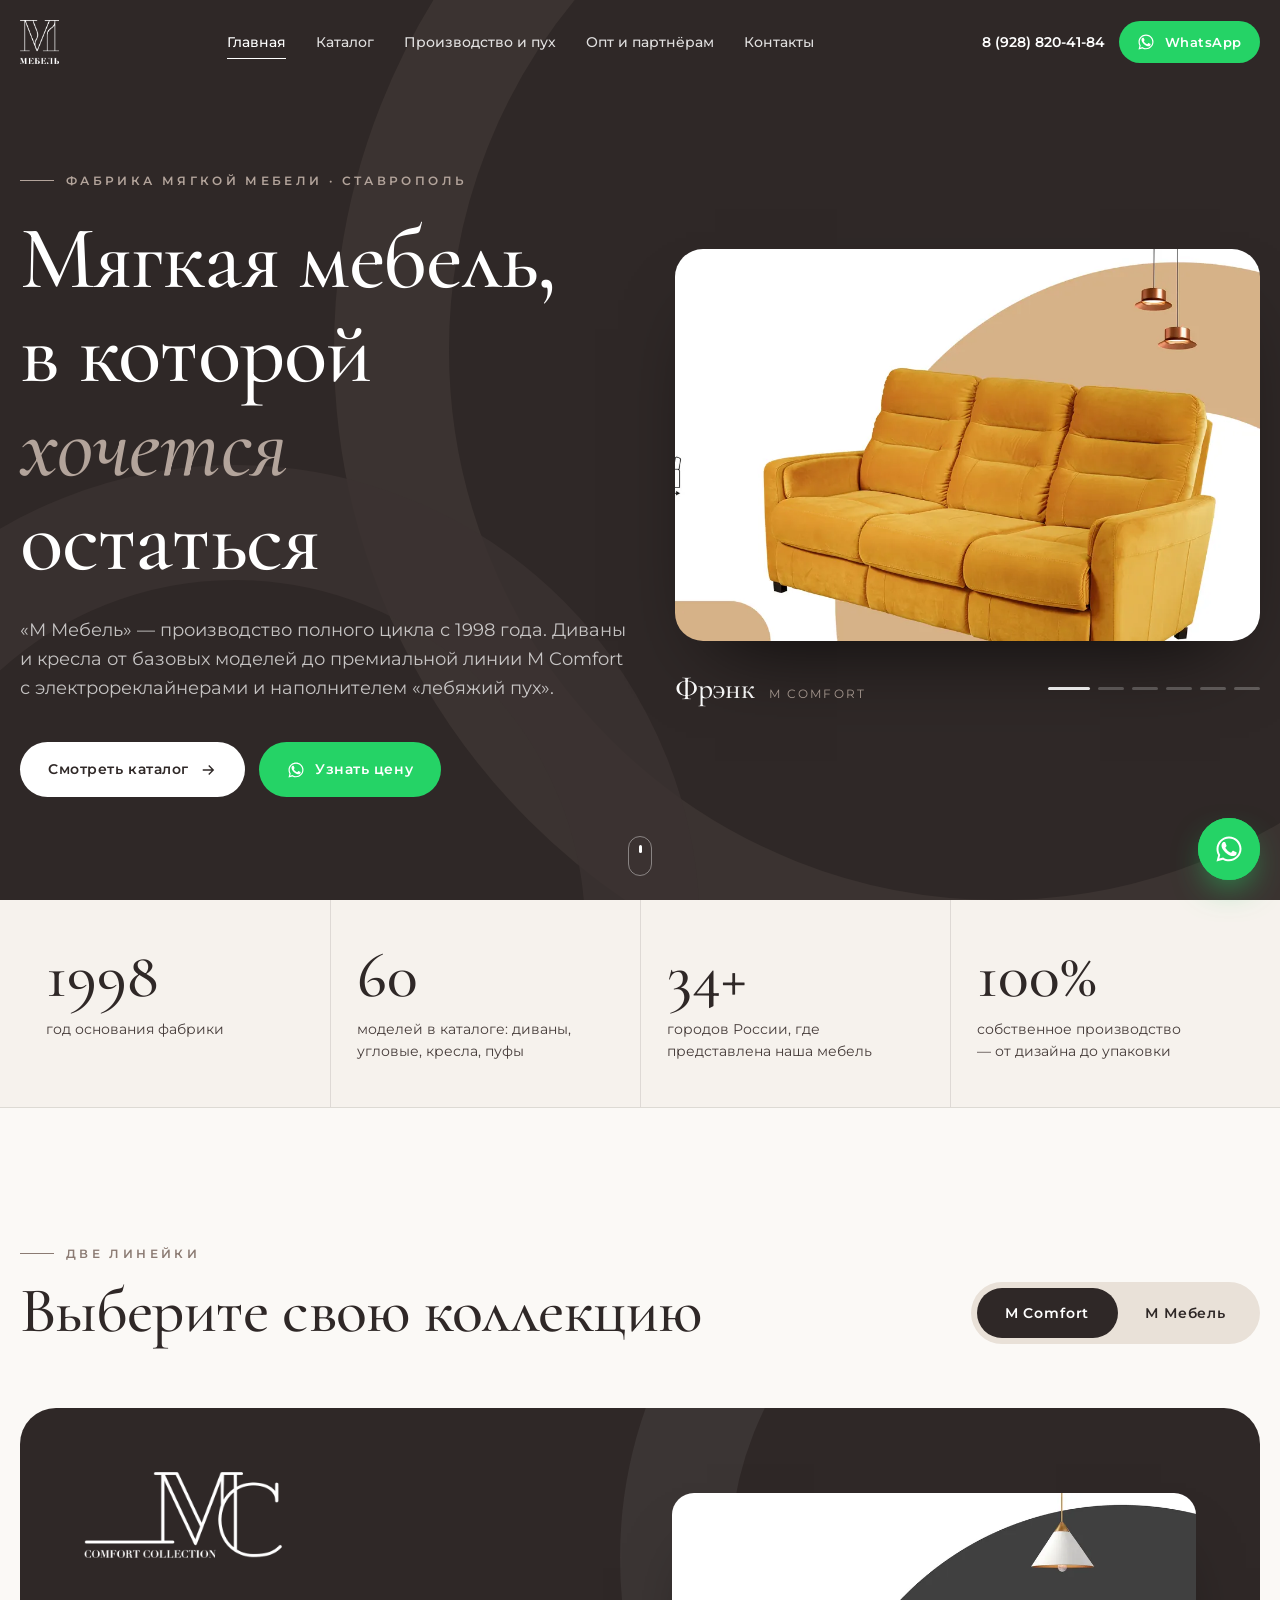
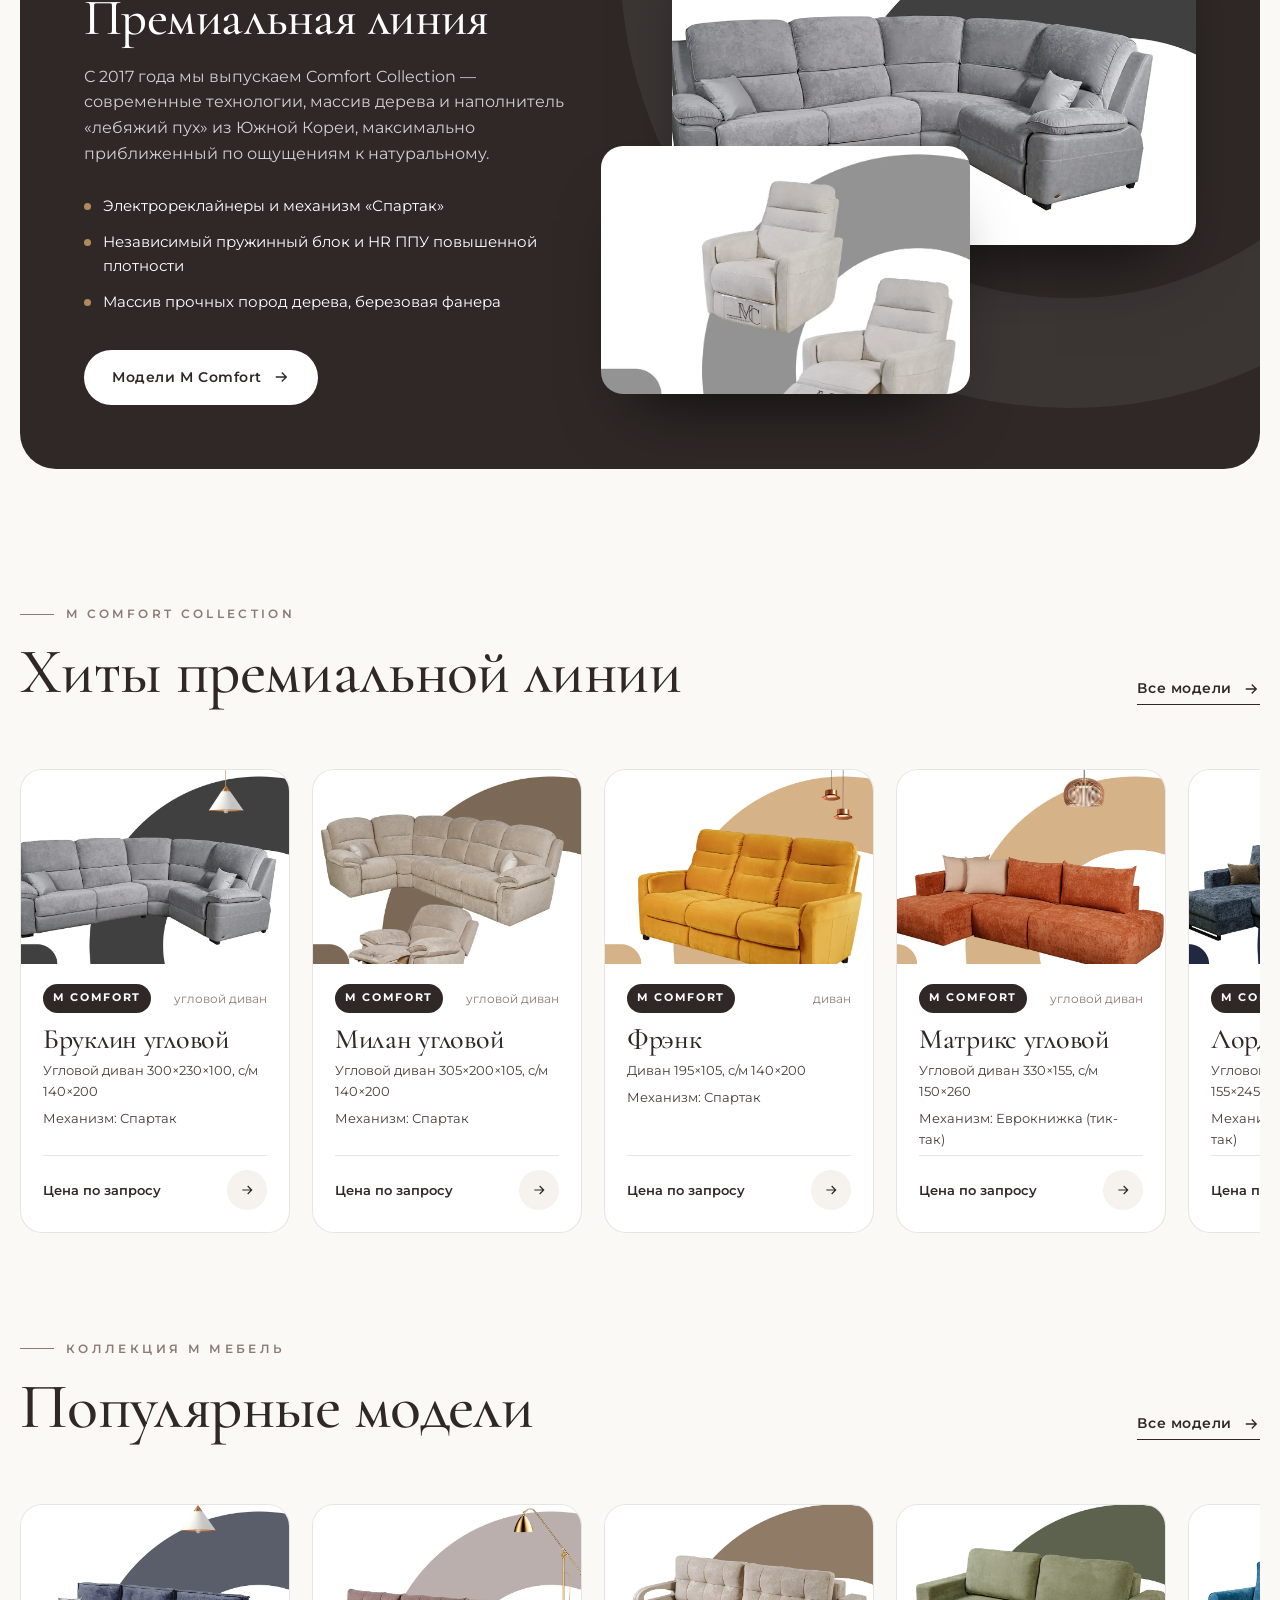
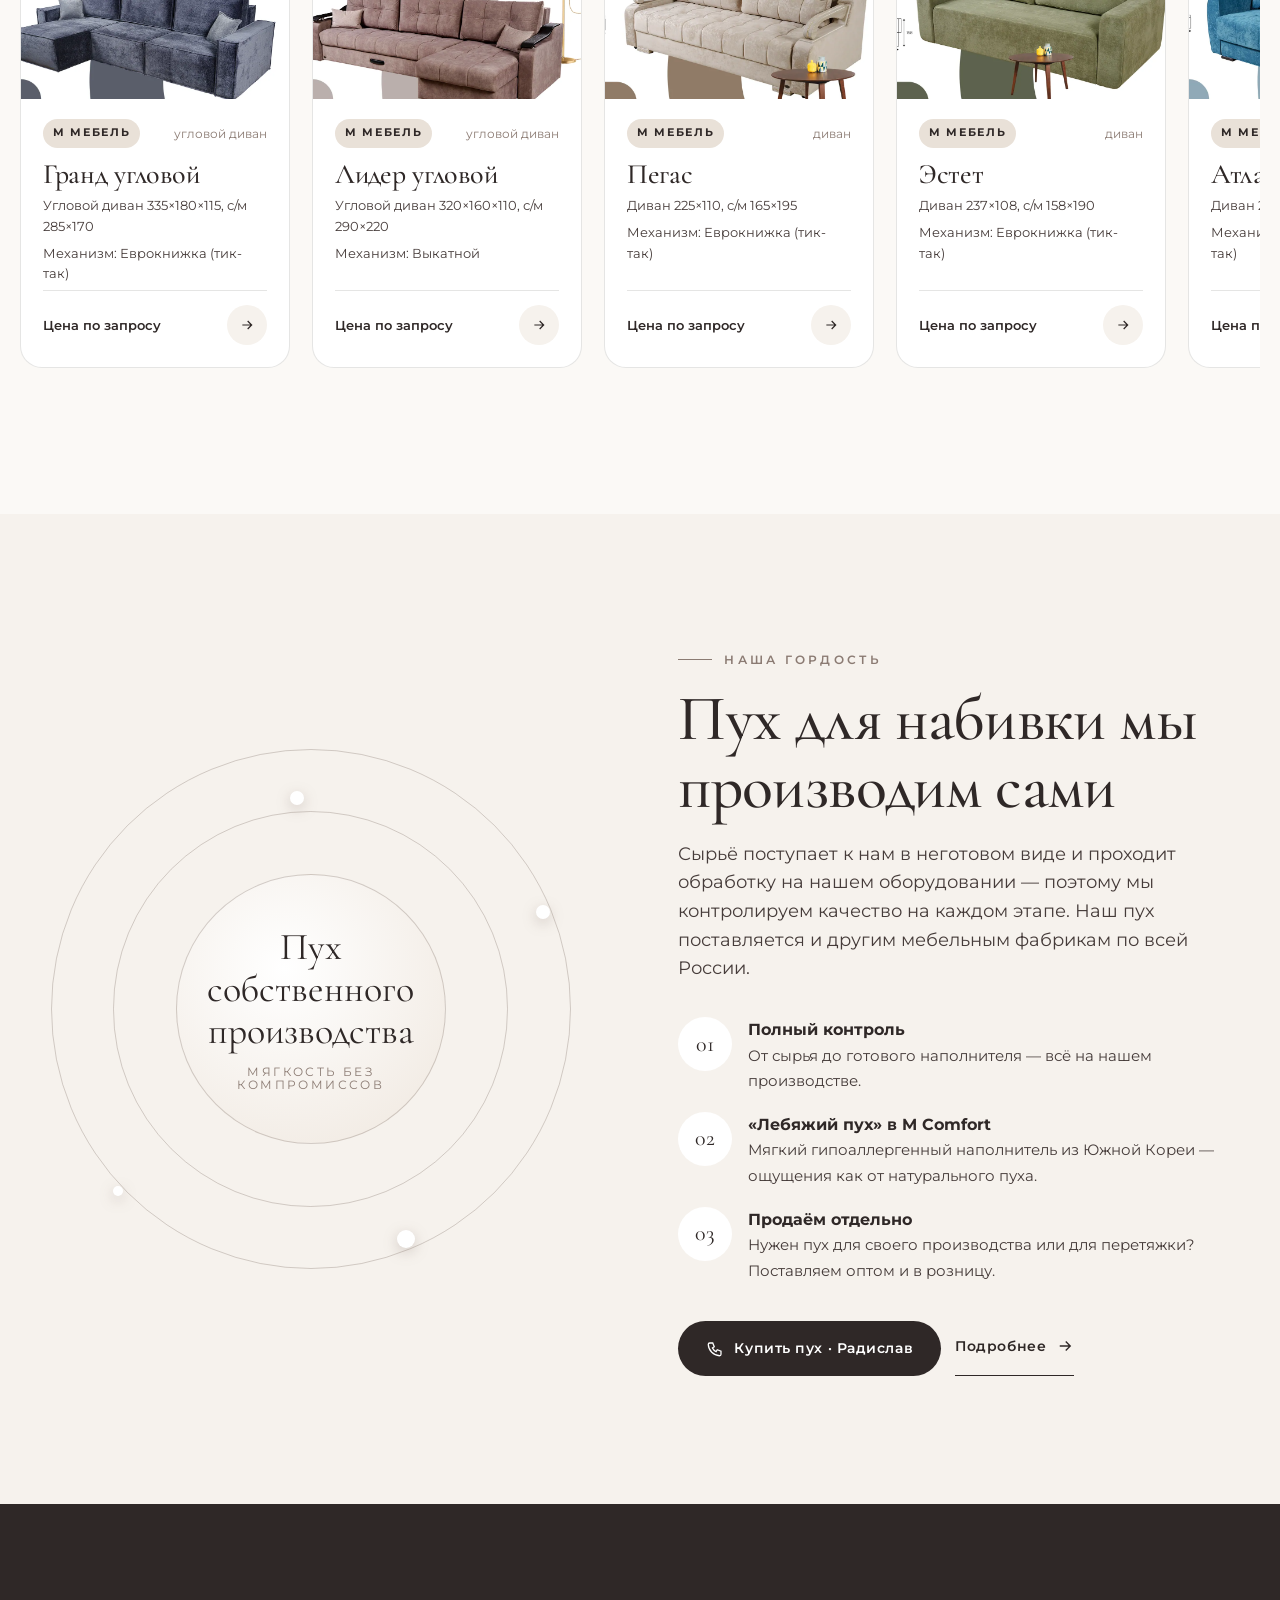
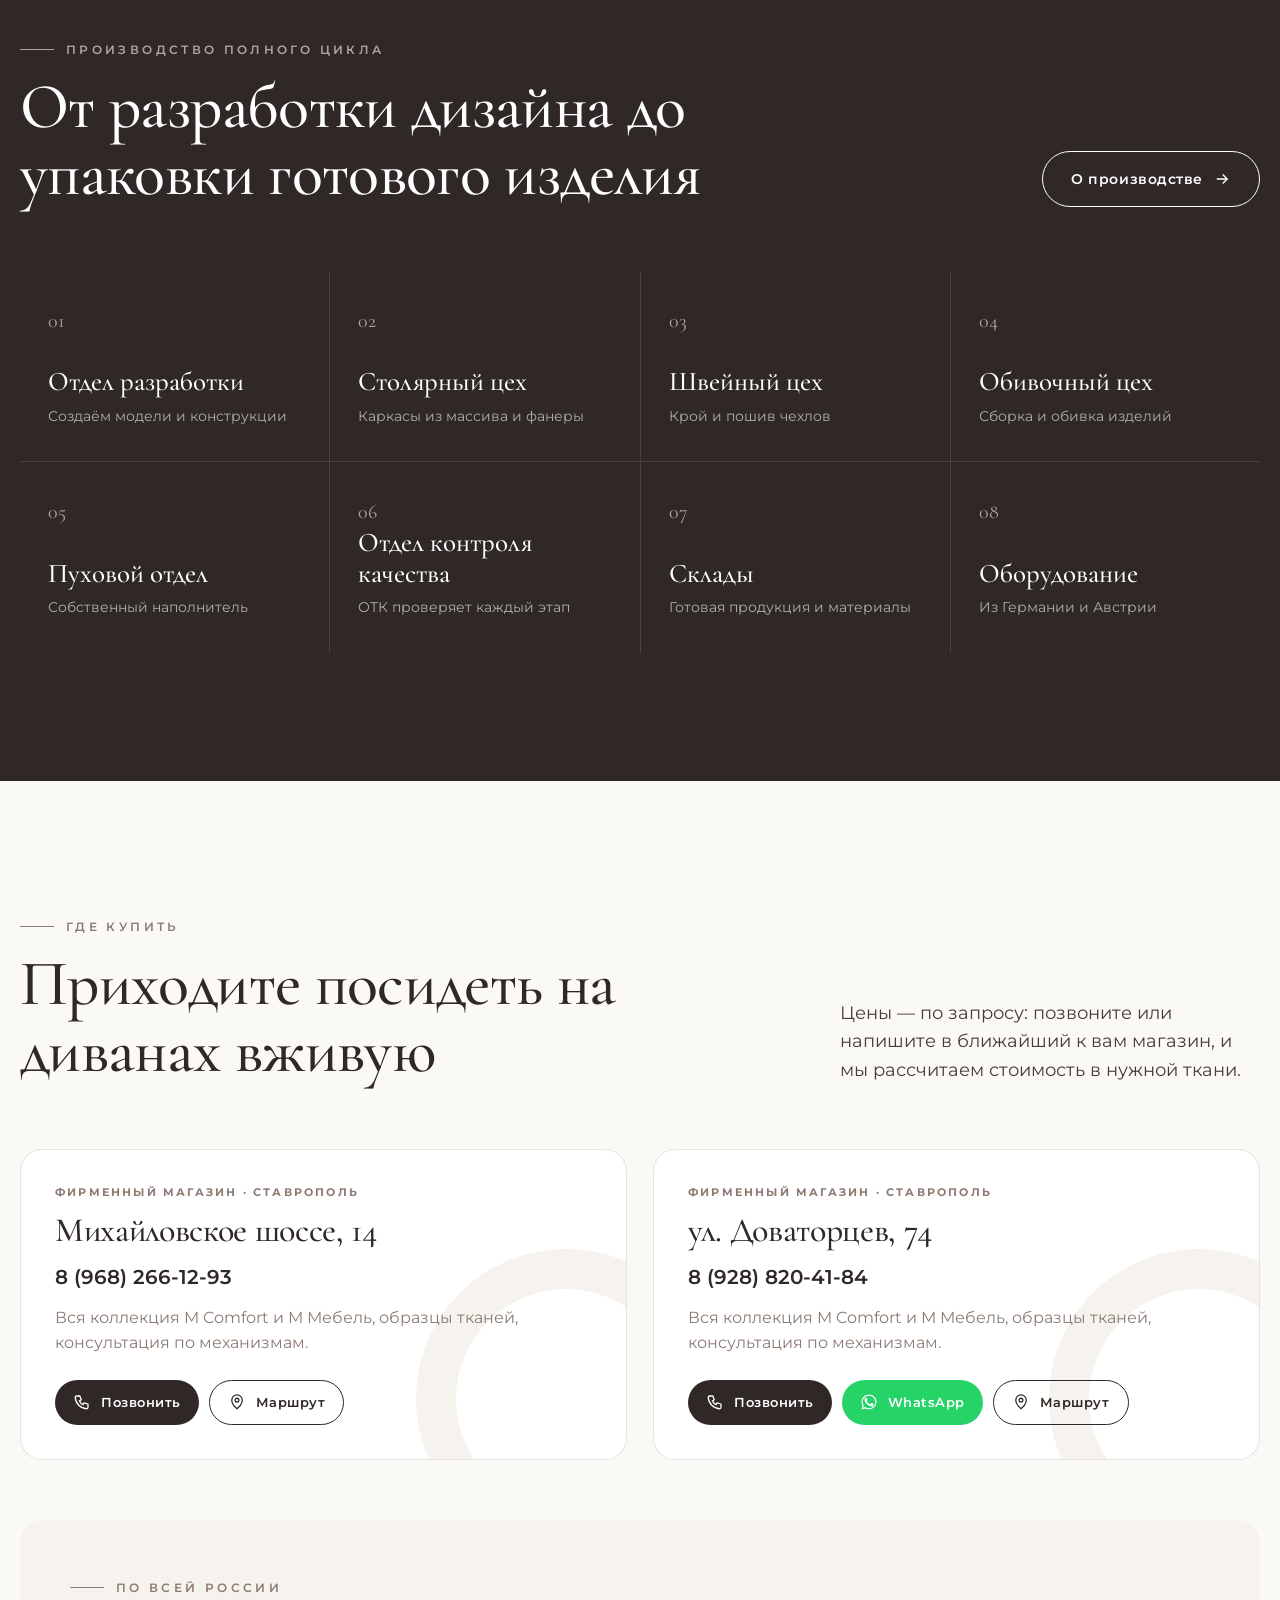
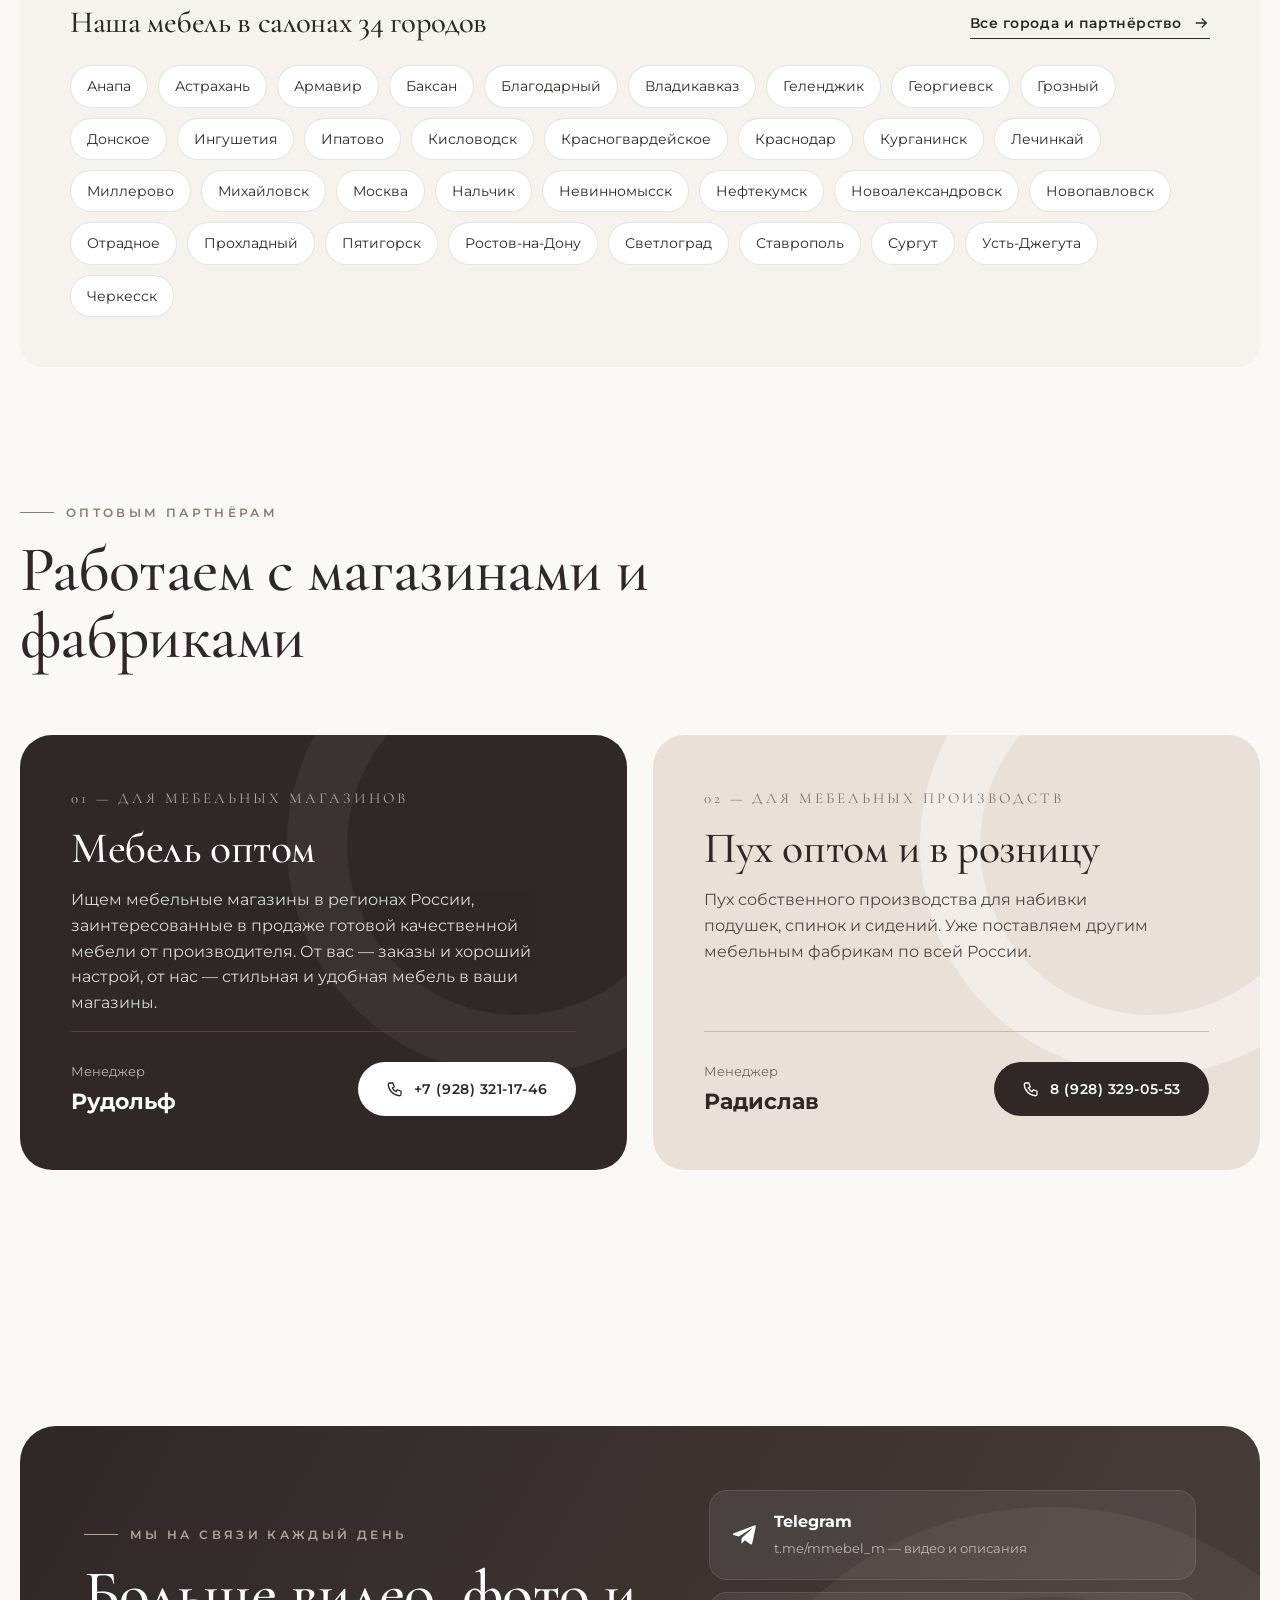
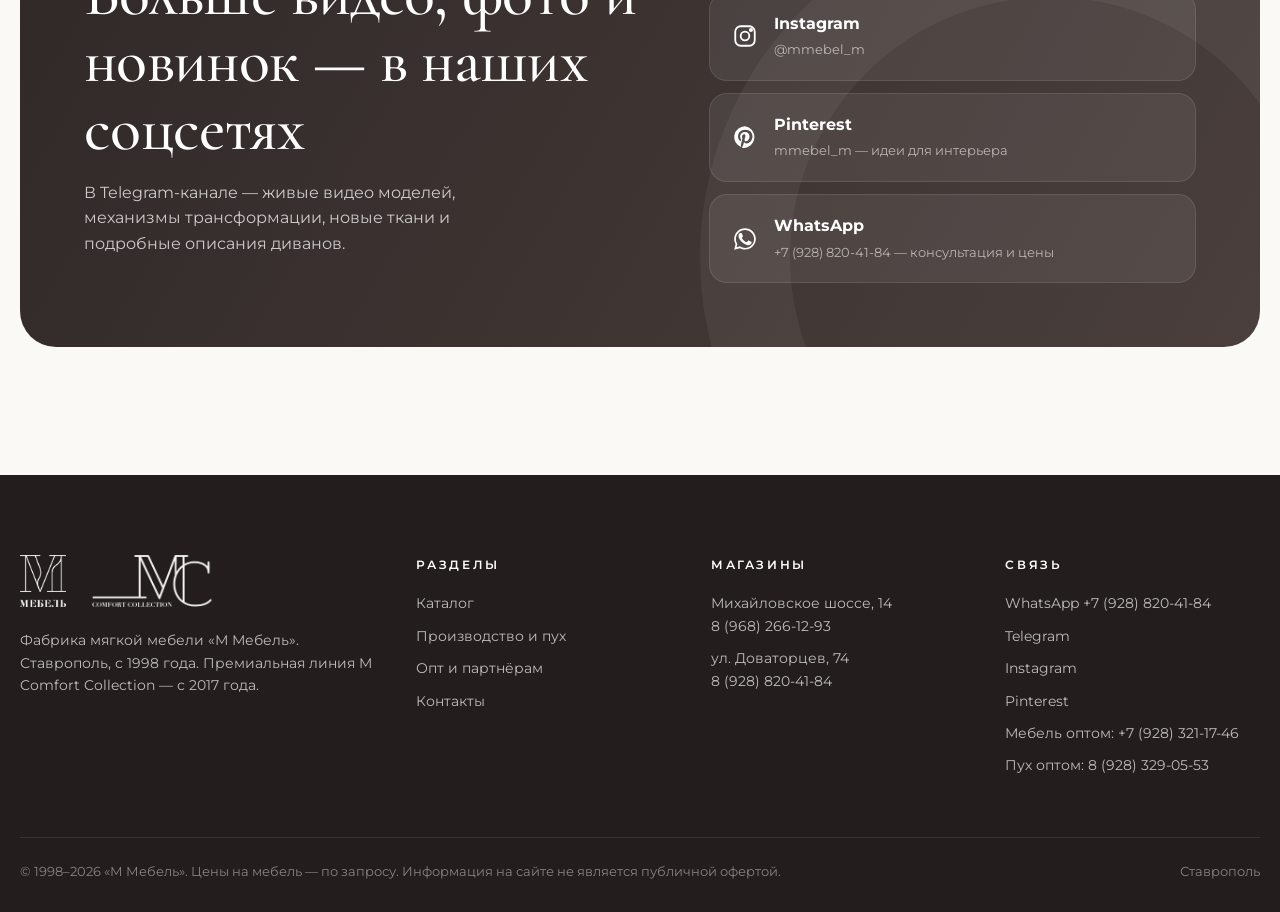
==== docs/index.html @ f1864424 "Сайт М Мебель: главная, каталог, производство, опт, контакты Co-Authored-By: Claude Opus 5.5 <norepl" ====
<!doctype html>
<html lang="ru">
<head>
<meta charset="utf-8">
<meta name="viewport" content="width=device-width, initial-scale=1">
<title>М Мебель — фабрика мягкой мебели в Ставрополе | диваны M Comfort</title>
<meta name="description" content="Фабрика мягкой мебели «М Мебель» в Ставрополе с 1998 года. Диваны, угловые диваны, кресла с электрореклайнерами. Премиальная линия M Comfort. Мебель и пух оптом.">
<meta property="og:title" content="М Мебель — фабрика мягкой мебели в Ставрополе | диваны M Comfort">
<meta property="og:description" content="Фабрика мягкой мебели «М Мебель» в Ставрополе с 1998 года. Диваны, угловые диваны, кресла с электрореклайнерами. Премиальная линия M Comfort. Мебель и пух оптом.">
<meta property="og:image" content="img/og.jpg">
<meta property="og:type" content="website">
<meta name="theme-color" content="#2f2827">
<link rel="icon" href="img/brand/favicon.png">
<link rel="preconnect" href="https://fonts.googleapis.com">
<link rel="preconnect" href="https://fonts.gstatic.com" crossorigin>
<link href="https://fonts.googleapis.com/css2?family=Cormorant+Garamond:ital,wght@0,400;0,500;0,600;1,500&family=Montserrat:wght@400;500;600;700&display=swap" rel="stylesheet">
<link rel="stylesheet" href="css/style.css?v=3">
</head>
<body data-page="index.html">
<header class="header is-dark">
  <div class="container header-inner">
    <a class="logo" href="index.html" aria-label="М Мебель — на главную">
      <img class="l-dark" src="img/brand/mm-dark.png" alt="М Мебель" width="241" height="273">
      <img class="l-light" src="img/brand/mm-light.png" alt="М Мебель" width="241" height="273">
    </a>
    <nav class="nav"><a href="index.html" class=active>Главная</a><a href="catalog.html">Каталог</a><a href="production.html">Производство и пух</a><a href="partners.html">Опт и партнёрам</a><a href="contacts.html">Контакты</a></nav>
    <div class="header-cta">
      <a class="header-phone" href="tel:+79288204184">8 (928) 820-41-84</a>
      <a class="btn btn-wa btn-sm" href="https://wa.me/79288204184?text=%D0%97%D0%B4%D1%80%D0%B0%D0%B2%D1%81%D1%82%D0%B2%D1%83%D0%B9%D1%82%D0%B5%21%20%D0%A5%D0%BE%D1%87%D1%83%20%D1%83%D0%B7%D0%BD%D0%B0%D1%82%D1%8C%20%D0%BE%20%D0%BC%D0%B5%D0%B1%D0%B5%D0%BB%D0%B8%20%D0%9C%20%D0%9C%D0%B5%D0%B1%D0%B5%D0%BB%D1%8C." target="_blank" rel="noopener"><svg viewBox="0 0 24 24" fill="currentColor"><path d="M17.5 14.4c-.3-.1-1.8-.9-2-1-.3-.1-.5-.1-.7.1-.2.3-.8 1-.9 1.2-.2.2-.3.2-.6.1-.3-.1-1.3-.5-2.4-1.5-.9-.8-1.5-1.8-1.7-2.1-.2-.3 0-.5.1-.6l.4-.5c.2-.2.2-.3.3-.5.1-.2 0-.4 0-.5l-.9-2.2c-.2-.6-.5-.5-.7-.5h-.6c-.2 0-.5.1-.8.4-.3.3-1 1-1 2.5s1.1 2.9 1.2 3.1c.1.2 2.1 3.2 5.1 4.5.7.3 1.3.5 1.7.6.7.2 1.4.2 1.9.1.6-.1 1.8-.7 2-1.4.2-.7.2-1.3.2-1.4-.1-.2-.3-.3-.6-.4zM12 2C6.5 2 2 6.5 2 12c0 1.8.5 3.5 1.3 4.9L2 22l5.2-1.4c1.4.8 3.1 1.2 4.8 1.2 5.5 0 10-4.5 10-10S17.5 2 12 2zm0 18.2c-1.6 0-3.1-.4-4.4-1.2l-.3-.2-3.1.8.8-3-.2-.3C4 15.1 3.6 13.6 3.6 12c0-4.6 3.8-8.4 8.4-8.4s8.4 3.8 8.4 8.4-3.8 8.2-8.4 8.2z"/></svg> WhatsApp</a>
      <button class="burger" aria-label="Меню" aria-expanded="false"><span></span><span></span></button>
    </div>
  </div>
</header>
<div class="mobile-menu">
  <a class="m-link" href="index.html">Главная</a><a class="m-link" href="catalog.html">Каталог</a><a class="m-link" href="production.html">Производство и пух</a><a class="m-link" href="partners.html">Опт и партнёрам</a><a class="m-link" href="contacts.html">Контакты</a>
  <div class="m-foot">
    <a href="tel:+79288204184">8 (928) 820-41-84 — ул. Доваторцев, 74</a>
    <a href="tel:+79682661293">8 (968) 266-12-93 — Михайловское ш., 14</a>
    <a class="btn btn-wa" href="https://wa.me/79288204184" target="_blank" rel="noopener"><svg viewBox="0 0 24 24" fill="currentColor"><path d="M17.5 14.4c-.3-.1-1.8-.9-2-1-.3-.1-.5-.1-.7.1-.2.3-.8 1-.9 1.2-.2.2-.3.2-.6.1-.3-.1-1.3-.5-2.4-1.5-.9-.8-1.5-1.8-1.7-2.1-.2-.3 0-.5.1-.6l.4-.5c.2-.2.2-.3.3-.5.1-.2 0-.4 0-.5l-.9-2.2c-.2-.6-.5-.5-.7-.5h-.6c-.2 0-.5.1-.8.4-.3.3-1 1-1 2.5s1.1 2.9 1.2 3.1c.1.2 2.1 3.2 5.1 4.5.7.3 1.3.5 1.7.6.7.2 1.4.2 1.9.1.6-.1 1.8-.7 2-1.4.2-.7.2-1.3.2-1.4-.1-.2-.3-.3-.6-.4zM12 2C6.5 2 2 6.5 2 12c0 1.8.5 3.5 1.3 4.9L2 22l5.2-1.4c1.4.8 3.1 1.2 4.8 1.2 5.5 0 10-4.5 10-10S17.5 2 12 2zm0 18.2c-1.6 0-3.1-.4-4.4-1.2l-.3-.2-3.1.8.8-3-.2-.3C4 15.1 3.6 13.6 3.6 12c0-4.6 3.8-8.4 8.4-8.4s8.4 3.8 8.4 8.4-3.8 8.2-8.4 8.2z"/></svg> Написать в WhatsApp</a>
  </div>
</div><main>
<section class="hero on-dark">
  <div class="container hero-grid">
    <div>
      <span class="eyebrow rv">Фабрика мягкой мебели · Ставрополь</span>
      <h1 class="rv rv-d1" style="margin-top:22px">Мягкая мебель,<br>в которой <em>хочется</em><br>остаться</h1>
      <p class="lead rv rv-d2">«М Мебель» — производство полного цикла с 1998 года. Диваны и кресла от базовых моделей до премиальной линии M Comfort с электрореклайнерами и наполнителем «лебяжий пух».</p>
      <div class="hero-actions rv rv-d3">
        <a class="btn btn-light" href="catalog.html">Смотреть каталог <svg viewBox="0 0 24 24" fill="none" stroke="currentColor" stroke-width="1.8"><path d="M5 12h14M13 6l6 6-6 6"/></svg></a>
        <a class="btn btn-wa" href="https://wa.me/79288204184?text=%D0%97%D0%B4%D1%80%D0%B0%D0%B2%D1%81%D1%82%D0%B2%D1%83%D0%B9%D1%82%D0%B5%21%20%D0%A5%D0%BE%D1%87%D1%83%20%D1%83%D0%B7%D0%BD%D0%B0%D1%82%D1%8C%20%D1%86%D0%B5%D0%BD%D1%83%20%D0%BD%D0%B0%20%D0%B4%D0%B8%D0%B2%D0%B0%D0%BD." target="_blank" rel="noopener"><svg viewBox="0 0 24 24" fill="currentColor"><path d="M17.5 14.4c-.3-.1-1.8-.9-2-1-.3-.1-.5-.1-.7.1-.2.3-.8 1-.9 1.2-.2.2-.3.2-.6.1-.3-.1-1.3-.5-2.4-1.5-.9-.8-1.5-1.8-1.7-2.1-.2-.3 0-.5.1-.6l.4-.5c.2-.2.2-.3.3-.5.1-.2 0-.4 0-.5l-.9-2.2c-.2-.6-.5-.5-.7-.5h-.6c-.2 0-.5.1-.8.4-.3.3-1 1-1 2.5s1.1 2.9 1.2 3.1c.1.2 2.1 3.2 5.1 4.5.7.3 1.3.5 1.7.6.7.2 1.4.2 1.9.1.6-.1 1.8-.7 2-1.4.2-.7.2-1.3.2-1.4-.1-.2-.3-.3-.6-.4zM12 2C6.5 2 2 6.5 2 12c0 1.8.5 3.5 1.3 4.9L2 22l5.2-1.4c1.4.8 3.1 1.2 4.8 1.2 5.5 0 10-4.5 10-10S17.5 2 12 2zm0 18.2c-1.6 0-3.1-.4-4.4-1.2l-.3-.2-3.1.8.8-3-.2-.3C4 15.1 3.6 13.6 3.6 12c0-4.6 3.8-8.4 8.4-8.4s8.4 3.8 8.4 8.4-3.8 8.2-8.4 8.2z"/></svg> Узнать цену</a>
      </div>
    </div>
    <div class="rv rv-d2">
      <div class="hero-stage"><div class="hero-slide active" data-name="Фрэнк" data-coll="M Comfort"><img src="img/products/05.webp" alt="Фрэнк"  width="1000" height="676"></div><div class="hero-slide" data-name="Бруклин угловой" data-coll="M Comfort"><img src="img/products/01.webp" alt="Бруклин угловой" loading=lazy width="1000" height="676"></div><div class="hero-slide" data-name="Оскар" data-coll="M Comfort"><img src="img/products/19.webp" alt="Оскар" loading=lazy width="1000" height="676"></div><div class="hero-slide" data-name="Матрикс угловой" data-coll="M Comfort"><img src="img/products/07.webp" alt="Матрикс угловой" loading=lazy width="1000" height="676"></div><div class="hero-slide" data-name="Атлант" data-coll="М Мебель"><img src="img/products/47.webp" alt="Атлант" loading=lazy width="1000" height="676"></div><div class="hero-slide" data-name="Эстет" data-coll="М Мебель"><img src="img/products/42.webp" alt="Эстет" loading=lazy width="1000" height="676"></div></div>
      <div class="hero-caption"><div><b>Фрэнк</b><span>M Comfort</span></div><div class="hero-dots"></div></div>
    </div>
  </div>
  <div class="hero-scroll" aria-hidden="true"></div>
</section>

<section class="stats">
  <div class="container stats-grid">
    <div class="stat rv"><b>1998</b><span>год основания фабрики</span></div>
    <div class="stat rv rv-d1"><b>60</b><span>моделей в каталоге: диваны, угловые, кресла, пуфы</span></div>
    <div class="stat rv rv-d2"><b>34+</b><span>городов России, где представлена наша мебель</span></div>
    <div class="stat rv rv-d3"><b>100%</b><span>собственное производство — от дизайна до упаковки</span></div>
  </div>
</section>

<section class="collections section" id="collections">
  <div class="container">
    <div class="section-head">
      <div><span class="eyebrow">Две линейки</span><h2>Выберите свою коллекцию</h2></div>
      <div class="switch" data-switch="#coll-stage">
        <span class="pill"></span>
        <button class="active" data-key="mc">M Comfort</button>
        <button data-key="mm">М Мебель</button>
      </div>
    </div>
    <div class="coll-stage" id="coll-stage" data-active="mc">
      <span class="arc"></span>
      <div class="coll-panel active" data-key="mc">
        <div class="c-text">
          <img class="c-logo" src="img/brand/mc-light.png" alt="M Comfort Collection" width="516" height="222">
          <h3>Премиальная линия</h3>
          <p>С 2017 года мы выпускаем Comfort Collection — современные технологии, массив дерева и наполнитель «лебяжий пух» из Южной Кореи, максимально приближенный по ощущениям к натуральному.</p>
          <ul>
            <li>Электрореклайнеры и механизм «Спартак»</li>
            <li>Независимый пружинный блок и HR ППУ повышенной плотности</li>
            <li>Массив прочных пород дерева, березовая фанера</li>
          </ul>
          <a class="btn btn-light" href="catalog.html?c=mc">Модели M Comfort <svg viewBox="0 0 24 24" fill="none" stroke="currentColor" stroke-width="1.8"><path d="M5 12h14M13 6l6 6-6 6"/></svg></a>
        </div>
        <div class="c-visual"><img src="img/products/01.webp" alt="Бруклин угловой" loading="lazy"><img src="img/products/06.webp" alt="Кресло Фрэнк" loading="lazy"></div>
      </div>
      <div class="coll-panel" data-key="mm">
        <div class="c-text">
          <img class="c-logo" src="img/brand/mm-light.png" alt="М Мебель" width="241" height="273">
          <h3>Основная коллекция</h3>
          <p>Практичные и красивые диваны на каждый день: прямые и угловые модели, кресла-кровати и пуфы. Надёжные механизмы трансформации и вместительные бельевые ящики.</p>
          <ul>
            <li>Еврокнижка «тик-так», дельфин, выкатной, аккордеон, книжка</li>
            <li>Независимый пружинный блок или пружина «Змейка»</li>
            <li>Широкий выбор тканей и цветов</li>
          </ul>
          <a class="btn btn-light" href="catalog.html?c=mm">Модели М Мебель <svg viewBox="0 0 24 24" fill="none" stroke="currentColor" stroke-width="1.8"><path d="M5 12h14M13 6l6 6-6 6"/></svg></a>
        </div>
        <div class="c-visual"><img src="img/products/25.webp" alt="Лидер угловой" loading="lazy"><img src="img/products/47.webp" alt="Атлант" loading="lazy"></div>
      </div>
    </div>
  </div>
</section>

<section class="section" style="padding-top:0">
  <div class="container">
    <div class="section-head">
      <div><span class="eyebrow">M Comfort Collection</span><h2>Хиты премиальной линии</h2></div>
      <a class="link-arrow" href="catalog.html?c=mc">Все модели <svg viewBox="0 0 24 24" fill="none" stroke="currentColor" stroke-width="1.8"><path d="M5 12h14M13 6l6 6-6 6"/></svg></a>
    </div>
    <div class="rail rv"><a class="card" data-id="bruklin-uglovoy" data-coll="mc" data-type="corner" data-mech="Спартак" data-search="бруклин угловой угловой диван спартак m comfort" href="catalog.html#bruklin-uglovoy">
  <div class="card-img"><img src="img/products/01.webp" alt="Угловой диван «Бруклин угловой» — M Comfort" loading="lazy" width="1000" height="676"></div>
  <div class="card-body">
    <div class="card-top"><span class="badge mc">M Comfort</span><span class="card-type">угловой диван</span></div>
    <h3>Бруклин угловой</h3>
    <div class="meta">Угловой диван 300×230×100, с/м 140×200</div>
    <div class="meta muted">Механизм: Спартак</div>
    <div class="price"><b>Цена по запросу</b><span class="more"><svg viewBox="0 0 24 24" fill="none" stroke="currentColor" stroke-width="1.8"><path d="M5 12h14M13 6l6 6-6 6"/></svg></span></div>
  </div>
</a><a class="card" data-id="milan-uglovoy" data-coll="mc" data-type="corner" data-mech="Спартак" data-search="милан угловой угловой диван спартак m comfort" href="catalog.html#milan-uglovoy">
  <div class="card-img"><img src="img/products/03.webp" alt="Угловой диван «Милан угловой» — M Comfort" loading="lazy" width="1000" height="676"></div>
  <div class="card-body">
    <div class="card-top"><span class="badge mc">M Comfort</span><span class="card-type">угловой диван</span></div>
    <h3>Милан угловой</h3>
    <div class="meta">Угловой диван 305×200×105, с/м 140×200</div>
    <div class="meta muted">Механизм: Спартак</div>
    <div class="price"><b>Цена по запросу</b><span class="more"><svg viewBox="0 0 24 24" fill="none" stroke="currentColor" stroke-width="1.8"><path d="M5 12h14M13 6l6 6-6 6"/></svg></span></div>
  </div>
</a><a class="card" data-id="frenk" data-coll="mc" data-type="sofa" data-mech="Спартак" data-search="фрэнк диван спартак m comfort" href="catalog.html#frenk">
  <div class="card-img"><img src="img/products/05.webp" alt="Диван «Фрэнк» — M Comfort" loading="lazy" width="1000" height="676"></div>
  <div class="card-body">
    <div class="card-top"><span class="badge mc">M Comfort</span><span class="card-type">диван</span></div>
    <h3>Фрэнк</h3>
    <div class="meta">Диван 195×105, с/м 140×200</div>
    <div class="meta muted">Механизм: Спартак</div>
    <div class="price"><b>Цена по запросу</b><span class="more"><svg viewBox="0 0 24 24" fill="none" stroke="currentColor" stroke-width="1.8"><path d="M5 12h14M13 6l6 6-6 6"/></svg></span></div>
  </div>
</a><a class="card" data-id="matriks-uglovoy" data-coll="mc" data-type="corner" data-mech="Еврокнижка (тик-так)" data-search="матрикс угловой угловой диван еврокнижка (тик-так) m comfort" href="catalog.html#matriks-uglovoy">
  <div class="card-img"><img src="img/products/07.webp" alt="Угловой диван «Матрикс угловой» — M Comfort" loading="lazy" width="1000" height="676"></div>
  <div class="card-body">
    <div class="card-top"><span class="badge mc">M Comfort</span><span class="card-type">угловой диван</span></div>
    <h3>Матрикс угловой</h3>
    <div class="meta">Угловой диван 330×155, с/м 150×260</div>
    <div class="meta muted">Механизм: Еврокнижка (тик-так)</div>
    <div class="price"><b>Цена по запросу</b><span class="more"><svg viewBox="0 0 24 24" fill="none" stroke="currentColor" stroke-width="1.8"><path d="M5 12h14M13 6l6 6-6 6"/></svg></span></div>
  </div>
</a><a class="card" data-id="lord-uglovoy" data-coll="mc" data-type="corner" data-mech="Еврокнижка (тик-так)" data-search="лорд угловой угловой диван еврокнижка (тик-так) m comfort" href="catalog.html#lord-uglovoy">
  <div class="card-img"><img src="img/products/13.webp" alt="Угловой диван «Лорд угловой» — M Comfort" loading="lazy" width="1000" height="676"></div>
  <div class="card-body">
    <div class="card-top"><span class="badge mc">M Comfort</span><span class="card-type">угловой диван</span></div>
    <h3>Лорд угловой</h3>
    <div class="meta">Угловой диван 290×160×115, с/м 155×245</div>
    <div class="meta muted">Механизм: Еврокнижка (тик-так)</div>
    <div class="price"><b>Цена по запросу</b><span class="more"><svg viewBox="0 0 24 24" fill="none" stroke="currentColor" stroke-width="1.8"><path d="M5 12h14M13 6l6 6-6 6"/></svg></span></div>
  </div>
</a><a class="card" data-id="oskar" data-coll="mc" data-type="sofa" data-mech="Еврокнижка (тик-так)" data-search="оскар диван еврокнижка (тик-так) m comfort" href="catalog.html#oskar">
  <div class="card-img"><img src="img/products/19.webp" alt="Диван «Оскар» — M Comfort" loading="lazy" width="1000" height="676"></div>
  <div class="card-body">
    <div class="card-top"><span class="badge mc">M Comfort</span><span class="card-type">диван</span></div>
    <h3>Оскар</h3>
    <div class="meta">Диван 240×110, с/м 200×160</div>
    <div class="meta muted">Механизм: Еврокнижка (тик-так)</div>
    <div class="price"><b>Цена по запросу</b><span class="more"><svg viewBox="0 0 24 24" fill="none" stroke="currentColor" stroke-width="1.8"><path d="M5 12h14M13 6l6 6-6 6"/></svg></span></div>
  </div>
</a></div>
    <div class="section-head" style="margin-top:80px">
      <div><span class="eyebrow">Коллекция М Мебель</span><h2>Популярные модели</h2></div>
      <a class="link-arrow" href="catalog.html?c=mm">Все модели <svg viewBox="0 0 24 24" fill="none" stroke="currentColor" stroke-width="1.8"><path d="M5 12h14M13 6l6 6-6 6"/></svg></a>
    </div>
    <div class="rail rv"><a class="card" data-id="grand-uglovoy" data-coll="mm" data-type="corner" data-mech="Еврокнижка (тик-так)" data-search="гранд угловой угловой диван еврокнижка (тик-так) м мебель" href="catalog.html#grand-uglovoy">
  <div class="card-img"><img src="img/products/21.webp" alt="Угловой диван «Гранд угловой» — М Мебель" loading="lazy" width="1000" height="676"></div>
  <div class="card-body">
    <div class="card-top"><span class="badge mm">М Мебель</span><span class="card-type">угловой диван</span></div>
    <h3>Гранд угловой</h3>
    <div class="meta">Угловой диван 335×180×115, с/м 285×170</div>
    <div class="meta muted">Механизм: Еврокнижка (тик-так)</div>
    <div class="price"><b>Цена по запросу</b><span class="more"><svg viewBox="0 0 24 24" fill="none" stroke="currentColor" stroke-width="1.8"><path d="M5 12h14M13 6l6 6-6 6"/></svg></span></div>
  </div>
</a><a class="card" data-id="lider-uglovoy" data-coll="mm" data-type="corner" data-mech="Выкатной" data-search="лидер угловой угловой диван выкатной м мебель" href="catalog.html#lider-uglovoy">
  <div class="card-img"><img src="img/products/25.webp" alt="Угловой диван «Лидер угловой» — М Мебель" loading="lazy" width="1000" height="676"></div>
  <div class="card-body">
    <div class="card-top"><span class="badge mm">М Мебель</span><span class="card-type">угловой диван</span></div>
    <h3>Лидер угловой</h3>
    <div class="meta">Угловой диван 320×160×110, с/м 290×220</div>
    <div class="meta muted">Механизм: Выкатной</div>
    <div class="price"><b>Цена по запросу</b><span class="more"><svg viewBox="0 0 24 24" fill="none" stroke="currentColor" stroke-width="1.8"><path d="M5 12h14M13 6l6 6-6 6"/></svg></span></div>
  </div>
</a><a class="card" data-id="pegas" data-coll="mm" data-type="sofa" data-mech="Еврокнижка (тик-так)" data-search="пегас диван еврокнижка (тик-так) м мебель" href="catalog.html#pegas">
  <div class="card-img"><img src="img/products/33.webp" alt="Диван «Пегас» — М Мебель" loading="lazy" width="1000" height="676"></div>
  <div class="card-body">
    <div class="card-top"><span class="badge mm">М Мебель</span><span class="card-type">диван</span></div>
    <h3>Пегас</h3>
    <div class="meta">Диван 225×110, с/м 165×195</div>
    <div class="meta muted">Механизм: Еврокнижка (тик-так)</div>
    <div class="price"><b>Цена по запросу</b><span class="more"><svg viewBox="0 0 24 24" fill="none" stroke="currentColor" stroke-width="1.8"><path d="M5 12h14M13 6l6 6-6 6"/></svg></span></div>
  </div>
</a><a class="card" data-id="estet" data-coll="mm" data-type="sofa" data-mech="Еврокнижка (тик-так)" data-search="эстет диван еврокнижка (тик-так) м мебель" href="catalog.html#estet">
  <div class="card-img"><img src="img/products/42.webp" alt="Диван «Эстет» — М Мебель" loading="lazy" width="1000" height="676"></div>
  <div class="card-body">
    <div class="card-top"><span class="badge mm">М Мебель</span><span class="card-type">диван</span></div>
    <h3>Эстет</h3>
    <div class="meta">Диван 237×108, с/м 158×190</div>
    <div class="meta muted">Механизм: Еврокнижка (тик-так)</div>
    <div class="price"><b>Цена по запросу</b><span class="more"><svg viewBox="0 0 24 24" fill="none" stroke="currentColor" stroke-width="1.8"><path d="M5 12h14M13 6l6 6-6 6"/></svg></span></div>
  </div>
</a><a class="card" data-id="atlant" data-coll="mm" data-type="sofa" data-mech="Еврокнижка (тик-так)" data-search="атлант диван еврокнижка (тик-так) м мебель" href="catalog.html#atlant">
  <div class="card-img"><img src="img/products/47.webp" alt="Диван «Атлант» — М Мебель" loading="lazy" width="1000" height="676"></div>
  <div class="card-body">
    <div class="card-top"><span class="badge mm">М Мебель</span><span class="card-type">диван</span></div>
    <h3>Атлант</h3>
    <div class="meta">Диван 230×105, с/м 190×155</div>
    <div class="meta muted">Механизм: Еврокнижка (тик-так)</div>
    <div class="price"><b>Цена по запросу</b><span class="more"><svg viewBox="0 0 24 24" fill="none" stroke="currentColor" stroke-width="1.8"><path d="M5 12h14M13 6l6 6-6 6"/></svg></span></div>
  </div>
</a><a class="card" data-id="martin" data-coll="mm" data-type="sofa" data-mech="Книжка" data-search="мартин диван книжка м мебель" href="catalog.html#martin">
  <div class="card-img"><img src="img/products/56.webp" alt="Диван «Мартин» — М Мебель" loading="lazy" width="1000" height="676"></div>
  <div class="card-body">
    <div class="card-top"><span class="badge mm">М Мебель</span><span class="card-type">диван</span></div>
    <h3>Мартин</h3>
    <div class="meta">Диван 203×105, с/м 195×195</div>
    <div class="meta muted">Механизм: Книжка</div>
    <div class="price"><b>Цена по запросу</b><span class="more"><svg viewBox="0 0 24 24" fill="none" stroke="currentColor" stroke-width="1.8"><path d="M5 12h14M13 6l6 6-6 6"/></svg></span></div>
  </div>
</a></div>
  </div>
</section>

<section class="down section" id="down">
  <div class="container down-grid">
    <div class="down-visual rv">
      <span class="ring"></span><span class="ring"></span><span class="ring"></span>
      <div class="core"><div>Пух<br>собственного<br>производства<small>мягкость без компромиссов</small></div></div>
      <i class="flake" style="top:8%;left:46%"></i><i class="flake" style="top:30%;right:4%;animation-delay:-3s"></i>
      <i class="flake" style="bottom:14%;left:12%;animation-delay:-5s;width:10px;height:10px"></i><i class="flake" style="bottom:4%;right:30%;animation-delay:-2s;width:18px;height:18px"></i>
    </div>
    <div>
      <span class="eyebrow">Наша гордость</span>
      <h2 style="margin:16px 0 20px">Пух для набивки мы производим сами</h2>
      <p class="lead">Сырьё поступает к нам в неготовом виде и проходит обработку на нашем оборудовании — поэтому мы контролируем качество на каждом этапе. Наш пух поставляется и другим мебельным фабрикам по всей России.</p>
      <div class="down-points">
        <div><i>01</i><p><b>Полный контроль</b><span>От сырья до готового наполнителя — всё на нашем производстве.</span></p></div>
        <div><i>02</i><p><b>«Лебяжий пух» в M Comfort</b><span>Мягкий гипоаллергенный наполнитель из Южной Кореи — ощущения как от натурального пуха.</span></p></div>
        <div><i>03</i><p><b>Продаём отдельно</b><span>Нужен пух для своего производства или для перетяжки? Поставляем оптом и в розницу.</span></p></div>
      </div>
      <div class="hero-actions">
        <a class="btn btn-dark" href="tel:+79283290553"><svg viewBox="0 0 24 24" fill="none" stroke="currentColor" stroke-width="1.7"><path d="M5 4h4l2 5-2.5 1.5a11 11 0 0 0 5 5L15 13l5 2v4a2 2 0 0 1-2 2A16 16 0 0 1 3 6a2 2 0 0 1 2-2"/></svg> Купить пух · Радислав</a>
        <a class="link-arrow" href="production.html#down">Подробнее <svg viewBox="0 0 24 24" fill="none" stroke="currentColor" stroke-width="1.8"><path d="M5 12h14M13 6l6 6-6 6"/></svg></a>
      </div>
    </div>
  </div>
</section>

<section class="prod section on-dark">
  <div class="container">
    <div class="section-head">
      <div><span class="eyebrow">Производство полного цикла</span><h2>От разработки дизайна до упаковки готового изделия</h2></div>
      <a class="btn btn-outline" href="production.html">О производстве <svg viewBox="0 0 24 24" fill="none" stroke="currentColor" stroke-width="1.8"><path d="M5 12h14M13 6l6 6-6 6"/></svg></a>
    </div>
    <div class="shops-grid rv">
      <div class="shop"><span class="n">01</span><div><b>Отдел разработки</b><p>Создаём модели и конструкции</p></div></div>
      <div class="shop"><span class="n">02</span><div><b>Столярный цех</b><p>Каркасы из массива и фанеры</p></div></div>
      <div class="shop"><span class="n">03</span><div><b>Швейный цех</b><p>Крой и пошив чехлов</p></div></div>
      <div class="shop"><span class="n">04</span><div><b>Обивочный цех</b><p>Сборка и обивка изделий</p></div></div>
      <div class="shop"><span class="n">05</span><div><b>Пуховой отдел</b><p>Собственный наполнитель</p></div></div>
      <div class="shop"><span class="n">06</span><div><b>Отдел контроля качества</b><p>ОТК проверяет каждый этап</p></div></div>
      <div class="shop"><span class="n">07</span><div><b>Склады</b><p>Готовая продукция и материалы</p></div></div>
      <div class="shop"><span class="n">08</span><div><b>Оборудование</b><p>Из Германии и Австрии</p></div></div>
    </div>
  </div>
</section>

<section class="section" id="where">
  <div class="container">
    <div class="section-head">
      <div><span class="eyebrow">Где купить</span><h2>Приходите посидеть на диванах вживую</h2></div>
      <p class="lead" style="max-width:420px">Цены — по запросу: позвоните или напишите в ближайший к вам магазин, и мы рассчитаем стоимость в нужной ткани.</p>
    </div>
    <div class="where-grid">
      <div class="store rv">
        <span class="tag">Фирменный магазин · Ставрополь</span>
        <h3>Михайловское шоссе, 14</h3>
        <a class="ph" href="tel:+79682661293">8 (968) 266-12-93</a>
        <p class="muted">Вся коллекция M Comfort и М Мебель, образцы тканей, консультация по механизмам.</p>
        <div class="row">
          <a class="btn btn-dark btn-sm" href="tel:+79682661293"><svg viewBox="0 0 24 24" fill="none" stroke="currentColor" stroke-width="1.7"><path d="M5 4h4l2 5-2.5 1.5a11 11 0 0 0 5 5L15 13l5 2v4a2 2 0 0 1-2 2A16 16 0 0 1 3 6a2 2 0 0 1 2-2"/></svg> Позвонить</a>
          
          <a class="btn btn-outline btn-sm" href="https://yandex.ru/maps/?text=%D0%A1%D1%82%D0%B0%D0%B2%D1%80%D0%BE%D0%BF%D0%BE%D0%BB%D1%8C%2C%20%D0%9C%D0%B8%D1%85%D0%B0%D0%B9%D0%BB%D0%BE%D0%B2%D1%81%D0%BA%D0%BE%D0%B5%20%D1%88%D0%BE%D1%81%D1%81%D0%B5%2C%2014" target="_blank" rel="noopener"><svg viewBox="0 0 24 24" fill="none" stroke="currentColor" stroke-width="1.7"><path d="M12 21s-7-6.2-7-11.5a7 7 0 0 1 14 0C19 14.8 12 21 12 21z"/><circle cx="12" cy="9.5" r="2.5"/></svg> Маршрут</a>
        </div>
      </div>
      <div class="store rv rv-d1">
        <span class="tag">Фирменный магазин · Ставрополь</span>
        <h3>ул. Доваторцев, 74</h3>
        <a class="ph" href="tel:+79288204184">8 (928) 820-41-84</a>
        <p class="muted">Вся коллекция M Comfort и М Мебель, образцы тканей, консультация по механизмам.</p>
        <div class="row">
          <a class="btn btn-dark btn-sm" href="tel:+79288204184"><svg viewBox="0 0 24 24" fill="none" stroke="currentColor" stroke-width="1.7"><path d="M5 4h4l2 5-2.5 1.5a11 11 0 0 0 5 5L15 13l5 2v4a2 2 0 0 1-2 2A16 16 0 0 1 3 6a2 2 0 0 1 2-2"/></svg> Позвонить</a>
          <a class="btn btn-wa btn-sm" href="https://wa.me/79288204184?text=%D0%97%D0%B4%D1%80%D0%B0%D0%B2%D1%81%D1%82%D0%B2%D1%83%D0%B9%D1%82%D0%B5%21%20%D0%9F%D0%B8%D1%88%D1%83%20%D0%BF%D0%BE%20%D0%BF%D0%BE%D0%B2%D0%BE%D0%B4%D1%83%20%D0%BC%D0%B0%D0%B3%D0%B0%D0%B7%D0%B8%D0%BD%D0%B0%20%D0%BD%D0%B0%20%D0%94%D0%BE%D0%B2%D0%B0%D1%82%D0%BE%D1%80%D1%86%D0%B5%D0%B2%2C%2074." target="_blank" rel="noopener"><svg viewBox="0 0 24 24" fill="currentColor"><path d="M17.5 14.4c-.3-.1-1.8-.9-2-1-.3-.1-.5-.1-.7.1-.2.3-.8 1-.9 1.2-.2.2-.3.2-.6.1-.3-.1-1.3-.5-2.4-1.5-.9-.8-1.5-1.8-1.7-2.1-.2-.3 0-.5.1-.6l.4-.5c.2-.2.2-.3.3-.5.1-.2 0-.4 0-.5l-.9-2.2c-.2-.6-.5-.5-.7-.5h-.6c-.2 0-.5.1-.8.4-.3.3-1 1-1 2.5s1.1 2.9 1.2 3.1c.1.2 2.1 3.2 5.1 4.5.7.3 1.3.5 1.7.6.7.2 1.4.2 1.9.1.6-.1 1.8-.7 2-1.4.2-.7.2-1.3.2-1.4-.1-.2-.3-.3-.6-.4zM12 2C6.5 2 2 6.5 2 12c0 1.8.5 3.5 1.3 4.9L2 22l5.2-1.4c1.4.8 3.1 1.2 4.8 1.2 5.5 0 10-4.5 10-10S17.5 2 12 2zm0 18.2c-1.6 0-3.1-.4-4.4-1.2l-.3-.2-3.1.8.8-3-.2-.3C4 15.1 3.6 13.6 3.6 12c0-4.6 3.8-8.4 8.4-8.4s8.4 3.8 8.4 8.4-3.8 8.2-8.4 8.2z"/></svg> WhatsApp</a>
          <a class="btn btn-outline btn-sm" href="https://yandex.ru/maps/?text=%D0%A1%D1%82%D0%B0%D0%B2%D1%80%D0%BE%D0%BF%D0%BE%D0%BB%D1%8C%2C%20%D1%83%D0%BB.%20%D0%94%D0%BE%D0%B2%D0%B0%D1%82%D0%BE%D1%80%D1%86%D0%B5%D0%B2%2C%2074" target="_blank" rel="noopener"><svg viewBox="0 0 24 24" fill="none" stroke="currentColor" stroke-width="1.7"><path d="M12 21s-7-6.2-7-11.5a7 7 0 0 1 14 0C19 14.8 12 21 12 21z"/><circle cx="12" cy="9.5" r="2.5"/></svg> Маршрут</a>
        </div>
      </div></div>
    <div class="cities rv">
      <div class="cities-head">
        <div><span class="eyebrow">По всей России</span><h3 style="margin-top:10px">Наша мебель в салонах 34 городов</h3></div>
        <a class="link-arrow" href="partners.html#cities">Все города и партнёрство <svg viewBox="0 0 24 24" fill="none" stroke="currentColor" stroke-width="1.8"><path d="M5 12h14M13 6l6 6-6 6"/></svg></a>
      </div>
      <div class="chips"><span class="chip">Анапа</span><span class="chip">Астрахань</span><span class="chip">Армавир</span><span class="chip">Баксан</span><span class="chip">Благодарный</span><span class="chip">Владикавказ</span><span class="chip">Геленджик</span><span class="chip">Георгиевск</span><span class="chip">Грозный</span><span class="chip">Донское</span><span class="chip">Ингушетия</span><span class="chip">Ипатово</span><span class="chip">Кисловодск</span><span class="chip">Красногвардейское</span><span class="chip">Краснодар</span><span class="chip">Курганинск</span><span class="chip">Лечинкай</span><span class="chip">Миллерово</span><span class="chip">Михайловск</span><span class="chip">Москва</span><span class="chip">Нальчик</span><span class="chip">Невинномысск</span><span class="chip">Нефтекумск</span><span class="chip">Новоалександровск</span><span class="chip">Новопавловск</span><span class="chip">Отрадное</span><span class="chip">Прохладный</span><span class="chip">Пятигорск</span><span class="chip">Ростов-на-Дону</span><span class="chip">Светлоград</span><span class="chip">Ставрополь</span><span class="chip">Сургут</span><span class="chip">Усть-Джегута</span><span class="chip">Черкесск</span></div>
    </div>
  </div>
</section>

<section class="section" style="padding-top:0" id="b2b">
  <div class="container">
    <div class="section-head"><div><span class="eyebrow">Оптовым партнёрам</span><h2>Работаем с магазинами и фабриками</h2></div></div>
    <div class="b2b-grid">
      <div class="b2b dark rv">
        <span class="num">01 — ДЛЯ МЕБЕЛЬНЫХ МАГАЗИНОВ</span>
        <h3>Мебель оптом</h3>
        <p>Ищем мебельные магазины в регионах России, заинтересованные в продаже готовой качественной мебели от производителя. От вас — заказы и хороший настрой, от нас — стильная и удобная мебель в ваши магазины.</p>
        <div class="who"><div><small>Менеджер</small><b>Рудольф</b></div><a class="btn btn-light" href="tel:+79283211746"><svg viewBox="0 0 24 24" fill="none" stroke="currentColor" stroke-width="1.7"><path d="M5 4h4l2 5-2.5 1.5a11 11 0 0 0 5 5L15 13l5 2v4a2 2 0 0 1-2 2A16 16 0 0 1 3 6a2 2 0 0 1 2-2"/></svg> +7 (928) 321-17-46</a></div>
      </div>
      <div class="b2b sand rv rv-d1">
        <span class="num">02 — ДЛЯ МЕБЕЛЬНЫХ ПРОИЗВОДСТВ</span>
        <h3>Пух оптом и в розницу</h3>
        <p>Пух собственного производства для набивки подушек, спинок и сидений. Уже поставляем другим мебельным фабрикам по всей России.</p>
        <div class="who"><div><small>Менеджер</small><b>Радислав</b></div><a class="btn btn-dark" href="tel:+79283290553"><svg viewBox="0 0 24 24" fill="none" stroke="currentColor" stroke-width="1.7"><path d="M5 4h4l2 5-2.5 1.5a11 11 0 0 0 5 5L15 13l5 2v4a2 2 0 0 1-2 2A16 16 0 0 1 3 6a2 2 0 0 1 2-2"/></svg> 8 (928) 329-05-53</a></div>
      </div>
    </div>
  </div>
</section>

<section class="social section">
  <div class="container">
    <div class="social-card rv">
      <div style="position:relative;z-index:1">
        <span class="eyebrow" style="color:var(--taupe-2)">Мы на связи каждый день</span>
        <h2 style="margin:16px 0 18px">Больше видео, фото и новинок — в наших соцсетях</h2>
        <p style="opacity:.75;max-width:460px">В Telegram-канале — живые видео моделей, механизмы трансформации, новые ткани и подробные описания диванов.</p>
      </div>
      <div class="social-links">
        <a href="https://t.me/mmebel_m" target="_blank" rel="noopener"><svg viewBox="0 0 24 24" fill="currentColor"><path d="M21.9 4.6 18.7 19.7c-.2 1.1-.9 1.3-1.8.8l-4.9-3.6-2.4 2.3c-.3.3-.5.5-1 .5l.4-5 9.1-8.2c.4-.4-.1-.6-.6-.2L6.3 13.4l-4.8-1.5c-1-.3-1.1-1 .2-1.5L20.5 3.2c.9-.3 1.6.2 1.4 1.4z"/></svg><div><b>Telegram</b><small>t.me/mmebel_m — видео и описания</small></div></a>
        <a href="https://instagram.com/mmebel_m" target="_blank" rel="noopener"><svg viewBox="0 0 24 24" fill="none" stroke="currentColor" stroke-width="1.7"><rect x="3" y="3" width="18" height="18" rx="5"/><circle cx="12" cy="12" r="4"/><circle cx="17.5" cy="6.5" r="1" fill="currentColor"/></svg><div><b>Instagram</b><small>@mmebel_m</small></div></a>
        <a href="https://pinterest.com/mmebel_m" target="_blank" rel="noopener"><svg viewBox="0 0 24 24" fill="currentColor"><path d="M12 2a10 10 0 0 0-3.6 19.3c-.1-.8-.2-2 0-2.9l1.2-5s-.3-.6-.3-1.5c0-1.4.8-2.4 1.8-2.4.9 0 1.3.6 1.3 1.4 0 .9-.5 2.1-.8 3.3-.2 1 .5 1.8 1.5 1.8 1.8 0 3.1-1.9 3.1-4.6 0-2.4-1.7-4.1-4.2-4.1-2.9 0-4.5 2.1-4.5 4.4 0 .9.3 1.8.8 2.3.1.1.1.2.1.3l-.3 1.2c0 .2-.2.3-.4.2-1.3-.6-2.1-2.5-2.1-4 0-3.3 2.4-6.3 6.9-6.3 3.6 0 6.4 2.6 6.4 6 0 3.6-2.3 6.5-5.4 6.5-1.1 0-2.1-.6-2.4-1.2l-.7 2.5c-.2.9-.9 2.1-1.3 2.8A10 10 0 1 0 12 2z"/></svg><div><b>Pinterest</b><small>mmebel_m — идеи для интерьера</small></div></a>
        <a href="https://wa.me/79288204184" target="_blank" rel="noopener"><svg viewBox="0 0 24 24" fill="currentColor"><path d="M17.5 14.4c-.3-.1-1.8-.9-2-1-.3-.1-.5-.1-.7.1-.2.3-.8 1-.9 1.2-.2.2-.3.2-.6.1-.3-.1-1.3-.5-2.4-1.5-.9-.8-1.5-1.8-1.7-2.1-.2-.3 0-.5.1-.6l.4-.5c.2-.2.2-.3.3-.5.1-.2 0-.4 0-.5l-.9-2.2c-.2-.6-.5-.5-.7-.5h-.6c-.2 0-.5.1-.8.4-.3.3-1 1-1 2.5s1.1 2.9 1.2 3.1c.1.2 2.1 3.2 5.1 4.5.7.3 1.3.5 1.7.6.7.2 1.4.2 1.9.1.6-.1 1.8-.7 2-1.4.2-.7.2-1.3.2-1.4-.1-.2-.3-.3-.6-.4zM12 2C6.5 2 2 6.5 2 12c0 1.8.5 3.5 1.3 4.9L2 22l5.2-1.4c1.4.8 3.1 1.2 4.8 1.2 5.5 0 10-4.5 10-10S17.5 2 12 2zm0 18.2c-1.6 0-3.1-.4-4.4-1.2l-.3-.2-3.1.8.8-3-.2-.3C4 15.1 3.6 13.6 3.6 12c0-4.6 3.8-8.4 8.4-8.4s8.4 3.8 8.4 8.4-3.8 8.2-8.4 8.2z"/></svg><div><b>WhatsApp</b><small>+7 (928) 820-41-84 — консультация и цены</small></div></a>
      </div>
    </div>
  </div>
</section></main>
<footer class="footer">
  <div class="container">
    <div class="footer-grid">
      <div>
        <div class="logos"><img src="img/brand/mm-light.png" alt="М Мебель" width="241" height="273"><img src="img/brand/mc-light.png" alt="M Comfort Collection" width="516" height="222"></div>
        <p>Фабрика мягкой мебели «М Мебель». Ставрополь, с 1998 года. Премиальная линия M Comfort Collection — с 2017 года.</p>
      </div>
      <div>
        <h4>Разделы</h4>
        <ul><li><a href="catalog.html">Каталог</a></li><li><a href="production.html">Производство и пух</a></li><li><a href="partners.html">Опт и партнёрам</a></li><li><a href="contacts.html">Контакты</a></li></ul>
      </div>
      <div>
        <h4>Магазины</h4>
        <ul>
          <li>Михайловское шоссе, 14<br><a href="tel:+79682661293">8 (968) 266-12-93</a></li><li>ул. Доваторцев, 74<br><a href="tel:+79288204184">8 (928) 820-41-84</a></li>
        </ul>
      </div>
      <div>
        <h4>Связь</h4>
        <ul>
          <li><a href="https://wa.me/79288204184" target="_blank" rel="noopener">WhatsApp +7 (928) 820-41-84</a></li>
          <li><a href="https://t.me/mmebel_m" target="_blank" rel="noopener">Telegram</a></li>
          <li><a href="https://instagram.com/mmebel_m" target="_blank" rel="noopener">Instagram</a></li>
          <li><a href="https://pinterest.com/mmebel_m" target="_blank" rel="noopener">Pinterest</a></li>
          <li>Мебель оптом: <a href="tel:+79283211746">+7 (928) 321-17-46</a></li>
          <li>Пух оптом: <a href="tel:+79283290553">8 (928) 329-05-53</a></li>
        </ul>
      </div>
    </div>
    <div class="footer-bottom">
      <span>© 1998–<span id="y">2026</span> «М Мебель». Цены на мебель — по запросу. Информация на сайте не является публичной офертой.</span>
      <span>Ставрополь</span>
    </div>
  </div>
</footer>
<a class="fab" href="https://wa.me/79288204184?text=%D0%97%D0%B4%D1%80%D0%B0%D0%B2%D1%81%D1%82%D0%B2%D1%83%D0%B9%D1%82%D0%B5%21%20%D0%A5%D0%BE%D1%87%D1%83%20%D1%83%D0%B7%D0%BD%D0%B0%D1%82%D1%8C%20%D0%BE%20%D0%BC%D0%B5%D0%B1%D0%B5%D0%BB%D0%B8%20%D0%9C%20%D0%9C%D0%B5%D0%B1%D0%B5%D0%BB%D1%8C." target="_blank" rel="noopener" aria-label="Написать в WhatsApp"><svg viewBox="0 0 24 24" fill="currentColor"><path d="M17.5 14.4c-.3-.1-1.8-.9-2-1-.3-.1-.5-.1-.7.1-.2.3-.8 1-.9 1.2-.2.2-.3.2-.6.1-.3-.1-1.3-.5-2.4-1.5-.9-.8-1.5-1.8-1.7-2.1-.2-.3 0-.5.1-.6l.4-.5c.2-.2.2-.3.3-.5.1-.2 0-.4 0-.5l-.9-2.2c-.2-.6-.5-.5-.7-.5h-.6c-.2 0-.5.1-.8.4-.3.3-1 1-1 2.5s1.1 2.9 1.2 3.1c.1.2 2.1 3.2 5.1 4.5.7.3 1.3.5 1.7.6.7.2 1.4.2 1.9.1.6-.1 1.8-.7 2-1.4.2-.7.2-1.3.2-1.4-.1-.2-.3-.3-.6-.4zM12 2C6.5 2 2 6.5 2 12c0 1.8.5 3.5 1.3 4.9L2 22l5.2-1.4c1.4.8 3.1 1.2 4.8 1.2 5.5 0 10-4.5 10-10S17.5 2 12 2zm0 18.2c-1.6 0-3.1-.4-4.4-1.2l-.3-.2-3.1.8.8-3-.2-.3C4 15.1 3.6 13.6 3.6 12c0-4.6 3.8-8.4 8.4-8.4s8.4 3.8 8.4 8.4-3.8 8.2-8.4 8.2z"/></svg></a>
<script>document.getElementById('y').textContent=new Date().getFullYear()</script>
<script src="js/main.js?v=3"></script>
</body>
</html>
---- docs/css/style.css ----
/* ==========  М МЕБЕЛЬ — стили сайта  ========== */
:root{
  --ink:#2f2827;        /* тёмно-коричневый из каталога */
  --ink-2:#463c3a;
  --taupe:#8b7b73;
  --taupe-2:#b3a49b;
  --sand:#e9e1d8;
  --cream:#f6f2ed;
  --paper:#fbf9f6;
  --bronze:#b08a5a;
  --line:rgba(47,40,39,.12);
  --wa:#25d366;
  --radius:22px;
  --shadow:0 20px 60px -25px rgba(47,40,39,.35);
  --serif:"Cormorant Garamond", "Times New Roman", serif;
  --sans:"Montserrat", system-ui, -apple-system, "Segoe UI", sans-serif;
  --ease:cubic-bezier(.2,.7,.2,1);
}
*{box-sizing:border-box;margin:0;padding:0}
html{scroll-behavior:smooth;-webkit-text-size-adjust:100%}
body{font-family:var(--sans);color:var(--ink);background:var(--paper);line-height:1.6;font-size:16px;overflow-x:hidden}
img{max-width:100%;height:auto;display:block}
a{color:inherit;text-decoration:none}
button{font:inherit;cursor:pointer;border:0;background:none;color:inherit}
.container{width:min(1240px,100% - 40px);margin-inline:auto}
.sr{position:absolute;width:1px;height:1px;overflow:hidden;clip:rect(0 0 0 0)}

h1,h2,h3{font-family:var(--serif);font-weight:500;line-height:1.05;letter-spacing:-.01em}
h1{font-size:clamp(44px,7vw,92px)}
h2{font-size:clamp(36px,5vw,64px)}
h3{font-size:clamp(24px,2.4vw,32px)}
.eyebrow{font-size:12px;letter-spacing:.28em;text-transform:uppercase;font-weight:600;color:var(--taupe);display:inline-flex;align-items:center;gap:12px}
.eyebrow::before{content:"";width:34px;height:1px;background:currentColor}
.lead{font-size:clamp(16px,1.4vw,19px);color:var(--ink-2);max-width:620px}
.muted{color:var(--taupe)}
section{position:relative}
.section{padding:clamp(70px,10vw,140px) 0}
.section-head{display:flex;justify-content:space-between;align-items:end;gap:30px;flex-wrap:wrap;margin-bottom:clamp(36px,5vw,64px)}
.section-head h2{margin-top:14px;max-width:760px}

/* ---------- buttons ---------- */
.btn{display:inline-flex;align-items:center;justify-content:center;gap:10px;padding:16px 28px;border-radius:100px;font-weight:600;font-size:14px;letter-spacing:.04em;transition:transform .3s var(--ease),background .3s,color .3s,box-shadow .3s;white-space:nowrap}
.btn svg{width:18px;height:18px;flex:none}
.btn:hover{transform:translateY(-2px)}
.btn-dark{background:var(--ink);color:#fff}
.btn-dark:hover{background:#000;box-shadow:var(--shadow)}
.btn-light{background:#fff;color:var(--ink)}
.btn-outline{border:1px solid currentColor}
.btn-outline:hover{background:var(--ink);color:#fff;border-color:var(--ink)}
.on-dark .btn-outline:hover{background:#fff;color:var(--ink);border-color:#fff}
.btn-wa{background:var(--wa);color:#fff}
.btn-wa:hover{background:#1ebe5b;box-shadow:0 14px 30px -12px rgba(37,211,102,.7)}
.btn-sm{padding:11px 18px;font-size:13px}
.link-arrow{display:inline-flex;gap:10px;align-items:center;font-weight:600;font-size:14px;letter-spacing:.04em;border-bottom:1px solid currentColor;padding-bottom:4px;transition:gap .3s var(--ease)}
.link-arrow:hover{gap:16px}
.link-arrow{white-space:nowrap}.link-arrow svg{width:18px;height:18px}

/* ---------- header ---------- */
.header{position:fixed;inset:0 0 auto;z-index:50;transition:background .4s,box-shadow .4s,transform .4s,color .4s;color:var(--ink)}
.header.is-dark{color:#fff}
.header.scrolled{background:rgba(251,249,246,.88);backdrop-filter:blur(14px);-webkit-backdrop-filter:blur(14px);box-shadow:0 1px 0 var(--line);color:var(--ink)}
.header-inner{display:flex;align-items:center;justify-content:space-between;height:84px;gap:24px}
.logo{display:flex;align-items:center;gap:14px}
.logo img{height:44px;width:auto}
.logo .l-light{display:none}
.header.is-dark:not(.scrolled) .logo .l-light{display:block}
.header.is-dark:not(.scrolled) .logo .l-dark{display:none}
.nav{display:flex;gap:30px;font-size:14px;font-weight:500}
.nav a{position:relative;padding:6px 0;opacity:.85;transition:opacity .2s}
.nav a::after{content:"";position:absolute;left:0;bottom:0;height:1px;width:100%;background:currentColor;transform:scaleX(0);transform-origin:right;transition:transform .4s var(--ease)}
.nav a:hover,.nav a.active{opacity:1}
.nav a:hover::after,.nav a.active::after{transform:scaleX(1);transform-origin:left}
.header-cta{display:flex;align-items:center;gap:14px}
.header-phone{font-weight:600;font-size:14px;white-space:nowrap}
.burger{display:none;width:44px;height:44px;border-radius:50%;position:relative}
.burger span{position:absolute;left:12px;right:12px;height:1.5px;background:currentColor;transition:transform .35s var(--ease),opacity .2s}
.burger span:nth-child(1){top:17px}.burger span:nth-child(2){top:26px}
.menu-open .burger span:nth-child(1){transform:translateY(4.5px) rotate(45deg)}
.menu-open .burger span:nth-child(2){transform:translateY(-4.5px) rotate(-45deg)}
.mobile-menu{position:fixed;inset:0;z-index:45;background:var(--ink);color:#fff;padding:110px 24px 40px;display:flex;flex-direction:column;gap:8px;clip-path:circle(0 at calc(100% - 42px) 42px);transition:clip-path .7s var(--ease);overflow:auto}
.menu-open .mobile-menu{clip-path:circle(150% at calc(100% - 42px) 42px)}
.menu-open .header{color:#fff;background:transparent;box-shadow:none;backdrop-filter:none}
.menu-open .header .logo .l-light{display:block}.menu-open .header .logo .l-dark{display:none}
.mobile-menu a.m-link{font-family:var(--serif);font-size:38px;line-height:1.25}
.mobile-menu .m-foot{margin-top:auto;padding-top:30px;display:grid;gap:14px;font-size:15px}
body.menu-open{overflow:hidden}

@media (max-width:1080px){
  .nav,.header-phone{display:none}
  .burger{display:block}
}
@media (max-width:560px){
  .header-cta .btn{display:none}
  .header-inner{height:70px}
  .logo img{height:36px}
}

/* ---------- hero ---------- */
.hero{min-height:100svh;background:var(--ink);color:#fff;display:flex;align-items:center;overflow:hidden;padding:120px 0 60px}
.hero::before,.hero::after{content:"";position:absolute;border-radius:50%;border:clamp(60px,9vw,140px) solid var(--ink-2);pointer-events:none}
.hero::before{width:min(1100px,130vw);aspect-ratio:1;right:-30%;top:-35%;opacity:.55}
.hero::after{width:min(700px,90vw);aspect-ratio:1;left:-18%;bottom:-55%;border-color:#3b3231;opacity:.8}
.hero-grid{position:relative;z-index:2;display:grid;grid-template-columns:1.05fr 1fr;align-items:center;gap:40px}
.hero h1 em{font-style:italic;color:var(--taupe-2)}
.hero .eyebrow{color:var(--taupe-2)}
.hero .lead{color:rgba(255,255,255,.72);margin:28px 0 40px}
.hero-actions{display:flex;gap:14px;flex-wrap:wrap}
.hero-stage{position:relative;aspect-ratio:1.48}
.hero-stage .disc{position:absolute;inset:6% 4% 6% 8%;border-radius:50%;background:radial-gradient(circle at 40% 35%,#5a4d4a,#3a3130 70%);box-shadow:inset 0 0 120px rgba(0,0,0,.35)}
.hero-slide{position:absolute;inset:0;display:flex;align-items:center;justify-content:center;opacity:0;transform:translateX(40px) scale(.96);transition:opacity 1s var(--ease),transform 1.2s var(--ease)}
.hero-slide.active{opacity:1;transform:none}
.hero-slide img{width:100%;border-radius:28px;box-shadow:0 40px 80px -40px rgba(0,0,0,.8)}
.hero-caption{margin-top:22px;display:flex;justify-content:space-between;gap:16px;align-items:center;font-size:12px;letter-spacing:.18em;text-transform:uppercase;color:var(--taupe-2)}
.hero-caption b{font-family:var(--serif);font-size:30px;font-weight:500;letter-spacing:0;text-transform:none;color:#fff;margin-right:14px}
.hero-dots{display:flex;gap:8px;margin-left:14px}
.hero-dots button{width:26px;height:3px;border-radius:2px;background:rgba(255,255,255,.25);transition:background .3s,width .3s}
.hero-dots button.active{background:#fff;width:42px}
.hero-scroll{position:absolute;left:50%;bottom:24px;transform:translateX(-50%);z-index:3;width:24px;height:40px;border:1.5px solid rgba(255,255,255,.4);border-radius:14px}
.hero-scroll::after{content:"";position:absolute;left:50%;top:8px;width:3px;height:8px;margin-left:-1.5px;border-radius:2px;background:#fff;animation:scrollDot 2s infinite}
@keyframes scrollDot{0%{opacity:0;transform:translateY(0)}30%{opacity:1}100%{opacity:0;transform:translateY(14px)}}
@media (max-width:900px){
  .hero-grid{grid-template-columns:1fr}
  .hero-stage{max-width:560px;width:100%;margin:10px auto 0}
  .hero-scroll{display:none}
}

/* ---------- stats ---------- */
.stats{background:var(--cream);border-bottom:1px solid var(--line)}
.stats-grid{display:grid;grid-template-columns:repeat(4,1fr)}
.stat{padding:44px 26px;border-left:1px solid var(--line)}
.stat:first-child{border-left:0}
.stat b{display:block;font-family:var(--serif);font-weight:500;font-size:clamp(44px,5vw,66px);line-height:1}
.stat span{font-size:14px;color:var(--ink-2);display:block;margin-top:10px;max-width:220px}
@media (max-width:820px){.stats-grid{grid-template-columns:1fr 1fr}.stat:nth-child(3){border-left:0}.stat{border-top:1px solid var(--line)}.stat:nth-child(-n+2){border-top:0}}

/* ---------- collections switcher ---------- */
.collections{background:var(--paper);overflow:hidden}
.switch{display:inline-flex;position:relative;padding:6px;border-radius:100px;background:var(--sand);gap:0}
.switch button{position:relative;z-index:2;padding:14px 28px;border-radius:100px;font-weight:600;font-size:14px;letter-spacing:.06em;transition:color .5s var(--ease)}
.switch button.active{color:#fff}
.switch .pill{position:absolute;z-index:1;top:6px;bottom:6px;left:6px;border-radius:100px;background:var(--ink);transition:transform .6s var(--ease),width .6s var(--ease),background .6s}
.switch[data-active="mm"] .pill{background:var(--taupe)}
.coll-stage{position:relative;margin-top:50px;border-radius:36px;overflow:hidden;min-height:620px;transition:background .8s var(--ease)}
.coll-stage[data-active="mc"]{background:var(--ink)}
.coll-stage[data-active="mm"]{background:#8b7b73}
.coll-stage .arc{position:absolute;border-radius:50%;border:110px solid rgba(255,255,255,.06);width:900px;aspect-ratio:1;right:-260px;top:-300px;transition:transform 1.2s var(--ease)}
.coll-stage[data-active="mm"] .arc{transform:rotate(90deg) translate(120px,-80px)}
.coll-panel{position:absolute;inset:0;display:grid;grid-template-columns:.9fr 1.1fr;gap:30px;padding:clamp(30px,5vw,70px);color:#fff;visibility:hidden}
.coll-panel.active{position:relative;visibility:visible}
.coll-panel .c-text>*{opacity:0;transform:translateY(24px);transition:opacity .7s var(--ease),transform .7s var(--ease)}
.coll-panel.active .c-text>*{opacity:1;transform:none}
.coll-panel.active .c-text>*:nth-child(2){transition-delay:.08s}
.coll-panel.active .c-text>*:nth-child(3){transition-delay:.16s}
.coll-panel.active .c-text>*:nth-child(4){transition-delay:.24s}
.coll-panel.active .c-text>*:nth-child(5){transition-delay:.32s}
.coll-panel .c-logo{height:86px;width:auto;margin-bottom:34px}
.coll-panel h3{font-size:clamp(34px,4vw,52px);margin-bottom:18px}
.coll-panel p{color:rgba(255,255,255,.78);max-width:480px}
.coll-panel ul{list-style:none;margin:28px 0 36px;display:grid;gap:12px}
.coll-panel li{display:flex;gap:12px;align-items:flex-start;font-size:15px}
.coll-panel li::before{content:"";flex:none;width:7px;height:7px;margin-top:9px;border-radius:50%;background:var(--bronze)}
.c-visual{position:relative;min-height:380px}
.c-visual img{position:absolute;width:88%;border-radius:22px;box-shadow:0 40px 70px -35px rgba(0,0,0,.7);opacity:0;transition:opacity .9s var(--ease),transform 1.1s var(--ease)}
.c-visual img:nth-child(1){right:0;top:4%;transform:translateX(60px) rotate(2deg)}
.c-visual img:nth-child(2){left:0;bottom:2%;width:62%;transform:translateX(-60px) rotate(-2deg)}
.coll-panel.active .c-visual img{opacity:1;transform:none}
.coll-panel.active .c-visual img:nth-child(2){transition-delay:.15s}
@media (max-width:900px){
  .coll-panel{grid-template-columns:1fr}
  .c-visual{min-height:300px}
  .coll-stage{min-height:0}
}
@media (max-width:480px){.switch button{padding:12px 16px;font-size:12px}.c-visual{min-height:230px}.coll-panel .c-logo{height:64px}}

/* ---------- product rail / cards ---------- */
.rail{display:grid;grid-auto-flow:column;grid-auto-columns:minmax(270px,1fr);gap:22px;overflow-x:auto;scroll-snap-type:x mandatory;padding-bottom:18px;scrollbar-width:thin}
.rail>*{scroll-snap-align:start}
.grid{display:grid;grid-template-columns:repeat(auto-fill,minmax(280px,1fr));gap:26px}
.card{position:relative;background:#fff;border-radius:var(--radius);overflow:hidden;display:flex;flex-direction:column;transition:transform .5s var(--ease),box-shadow .5s var(--ease);cursor:pointer;border:1px solid var(--line)}
.card:hover{transform:translateY(-6px);box-shadow:var(--shadow)}
.card-img{aspect-ratio:1.38;overflow:hidden;background:var(--cream)}
.card-img img{width:100%;height:100%;object-fit:cover;transition:transform 1s var(--ease)}
.card:hover .card-img img{transform:scale(1.06)}
.card-body{padding:20px 22px 22px;display:flex;flex-direction:column;gap:6px;flex:1}
.card-top{display:flex;justify-content:space-between;align-items:center;gap:10px}
.badge{font-size:10.5px;letter-spacing:.16em;text-transform:uppercase;font-weight:700;padding:6px 10px;border-radius:100px;background:var(--sand);color:var(--ink)}
.badge.mc{background:var(--ink);color:#fff}
.card-type{font-size:12px;color:var(--taupe);text-transform:lowercase}
.card h3{font-size:28px;margin-top:6px}
.card .meta{font-size:13px;color:var(--ink-2)}
.card .price{margin-top:auto;padding-top:14px;display:flex;justify-content:space-between;align-items:center;border-top:1px solid var(--line);font-size:13px}
.card .price b{font-weight:600}
.card .more{width:40px;height:40px;border-radius:50%;display:grid;place-items:center;background:var(--cream);transition:background .3s,color .3s,transform .3s}
.card:hover .more{background:var(--ink);color:#fff;transform:rotate(-45deg)}
.card .more svg{width:16px;height:16px}

/* ---------- down / пух ---------- */
.down{background:var(--cream);overflow:hidden}
.down-grid{display:grid;grid-template-columns:1fr 1fr;gap:clamp(40px,6vw,90px);align-items:center}
.down-visual{position:relative;aspect-ratio:1;max-width:520px;width:100%;margin:auto}
.down-visual .ring{position:absolute;inset:0;border-radius:50%;border:1px solid rgba(139,123,115,.35)}
.down-visual .ring:nth-child(2){inset:12%}
.down-visual .ring:nth-child(3){inset:24%;background:radial-gradient(circle at 40% 35%,#fff,#efe7de)}
.down-visual .core{position:absolute;inset:24%;display:grid;place-items:center;text-align:center;font-family:var(--serif);font-size:clamp(26px,3vw,38px);line-height:1.1}
.down-visual .core small{display:block;font-family:var(--sans);font-size:12px;letter-spacing:.2em;text-transform:uppercase;color:var(--taupe);margin-top:12px}
.flake{position:absolute;width:14px;height:14px;border-radius:50%;background:#fff;box-shadow:0 4px 14px rgba(139,123,115,.35);animation:float 9s ease-in-out infinite}
@keyframes float{0%,100%{transform:translate(0,0)}50%{transform:translate(10px,-22px)}}
.down-points{display:grid;gap:18px;margin:34px 0 38px}
.down-points div{display:grid;grid-template-columns:54px 1fr;gap:16px;align-items:start}
.down-points i{font-style:normal;width:54px;height:54px;border-radius:50%;display:grid;place-items:center;background:#fff;font-family:var(--serif);font-size:22px}
.down-points b{display:block;font-size:16px}
.down-points span{font-size:14.5px;color:var(--ink-2)}
@media (max-width:900px){.down-grid{grid-template-columns:1fr}.down-visual{max-width:380px}}

/* ---------- production ---------- */
.prod{background:var(--ink);color:#fff;overflow:hidden}
.prod .eyebrow{color:var(--taupe-2)}
.prod .lead{color:rgba(255,255,255,.72)}
.shops-grid{display:grid;grid-template-columns:repeat(4,1fr);gap:1px;background:rgba(255,255,255,.12);border-radius:var(--radius);overflow:hidden;margin-top:10px}
.shop{background:var(--ink);padding:34px 28px;min-height:190px;display:flex;flex-direction:column;justify-content:space-between;transition:background .4s}
.shop:hover{background:var(--ink-2)}
.shop .n{font-family:var(--serif);font-size:20px;color:var(--taupe-2)}
.shop b{font-family:var(--serif);font-weight:500;font-size:27px;line-height:1.1}
.shop p{font-size:13.5px;color:rgba(255,255,255,.62);margin-top:8px}
@media (max-width:900px){.shops-grid{grid-template-columns:1fr 1fr}}
@media (max-width:520px){.shops-grid{grid-template-columns:1fr}.shop{min-height:0;gap:20px}}
.feature-row{display:grid;grid-template-columns:repeat(3,1fr);gap:26px;margin-top:60px}
.feature{padding-top:24px;border-top:1px solid rgba(255,255,255,.18)}
.feature b{font-family:var(--serif);font-size:26px;font-weight:500;display:block;margin-bottom:8px}
.feature p{font-size:14.5px;color:rgba(255,255,255,.68)}
.light .feature{border-color:var(--line)}
.light .feature p{color:var(--ink-2)}
@media (max-width:820px){.feature-row{grid-template-columns:1fr}}

/* ---------- where to buy ---------- */
.where-grid{display:grid;grid-template-columns:1fr 1fr;gap:26px}
.store{position:relative;border-radius:var(--radius);background:#fff;border:1px solid var(--line);padding:34px;display:flex;flex-direction:column;gap:12px;overflow:hidden}
.store .tag{font-size:11px;letter-spacing:.2em;text-transform:uppercase;font-weight:700;color:var(--taupe)}
.store h3{font-size:34px}
.store .row{display:flex;gap:10px;flex-wrap:wrap;margin-top:12px}
.store .ph{font-size:20px;font-weight:600}
.store::after{content:"";position:absolute;right:-90px;bottom:-90px;width:220px;height:220px;border-radius:50%;border:40px solid var(--cream)}
.store>*{position:relative;z-index:1}
.cities{margin-top:60px;padding:clamp(28px,4vw,50px);border-radius:var(--radius);background:var(--cream)}
.cities-head{display:flex;justify-content:space-between;gap:20px;flex-wrap:wrap;align-items:end;margin-bottom:26px}
.chips{display:flex;flex-wrap:wrap;gap:10px}
.chip{padding:9px 16px;border-radius:100px;background:#fff;font-size:14px;border:1px solid var(--line);transition:background .3s,color .3s}
.chip:hover{background:var(--ink);color:#fff}
.chip.new{background:transparent;border-style:dashed}
@media (max-width:820px){.where-grid{grid-template-columns:1fr}}

/* ---------- wholesale ---------- */
.b2b-grid{display:grid;grid-template-columns:1fr 1fr;gap:26px}
.b2b{border-radius:32px;padding:clamp(30px,4vw,54px);display:flex;flex-direction:column;gap:16px;min-height:420px;position:relative;overflow:hidden}
.b2b.dark{background:var(--ink);color:#fff}
.b2b.sand{background:var(--sand)}
.b2b .num{font-family:var(--serif);font-size:15px;letter-spacing:.2em;opacity:.6}
.b2b h3{font-size:clamp(32px,3.4vw,46px)}
.b2b p{max-width:460px;opacity:.82}
.b2b .who{margin-top:auto;display:flex;justify-content:space-between;align-items:center;gap:16px;flex-wrap:wrap;padding-top:26px;border-top:1px solid currentColor;border-color:rgba(128,110,100,.35)}
.b2b .who b{display:block;font-size:22px}
.b2b .who small{opacity:.65;font-size:13px}
.b2b::before{content:"";position:absolute;width:340px;height:340px;border-radius:50%;border:60px solid rgba(255,255,255,.05);right:-120px;top:-120px}
.b2b.sand::before{border-color:rgba(255,255,255,.4)}
.b2b>*{position:relative}
@media (max-width:820px){.b2b-grid{grid-template-columns:1fr}.b2b{min-height:0}}

/* ---------- social / telegram ---------- */
.social{background:var(--paper)}
.social-card{border-radius:36px;background:linear-gradient(120deg,#2f2827,#4a3f3c);color:#fff;padding:clamp(34px,5vw,70px);display:grid;grid-template-columns:1.2fr 1fr;gap:40px;align-items:center;overflow:hidden;position:relative}
.social-card::after{content:"";position:absolute;width:520px;height:520px;border-radius:50%;border:90px solid rgba(255,255,255,.05);right:-140px;bottom:-260px}
.social-links{display:grid;gap:12px;position:relative;z-index:1}
.social-links a{display:flex;align-items:center;gap:16px;padding:18px 22px;border-radius:18px;background:rgba(255,255,255,.07);border:1px solid rgba(255,255,255,.1);transition:background .3s,transform .3s var(--ease)}
.social-links a:hover{background:rgba(255,255,255,.14);transform:translateX(6px)}
.social-links svg{width:26px;height:26px;flex:none}
.social-links b{display:block;font-size:16px}
.social-links small{opacity:.6;font-size:13px}
@media (max-width:820px){.social-card{grid-template-columns:1fr}}

/* ---------- page hero (inner pages) ---------- */
.page-hero{background:var(--ink);color:#fff;padding:170px 0 90px;overflow:hidden}
.page-hero::after{content:"";position:absolute;width:760px;aspect-ratio:1;border-radius:50%;border:120px solid var(--ink-2);right:-240px;top:-260px;opacity:.7}
.page-hero .container{position:relative;z-index:1}
.page-hero .eyebrow{color:var(--taupe-2)}
.page-hero h1{margin:18px 0 22px;max-width:900px}
.page-hero .lead{color:rgba(255,255,255,.72)}
.crumbs{font-size:13px;color:rgba(255,255,255,.55);margin-bottom:30px}
.crumbs a:hover{color:#fff}

/* ---------- catalog page ---------- */
.filters{position:sticky;top:84px;z-index:20;background:rgba(251,249,246,.92);backdrop-filter:blur(12px);-webkit-backdrop-filter:blur(12px);border-bottom:1px solid var(--line);padding:16px 0}
.filters-inner{display:flex;gap:14px;align-items:center;flex-wrap:wrap}
.seg{display:inline-flex;background:var(--sand);border-radius:100px;padding:4px;flex-wrap:wrap}
.seg button{padding:10px 16px;border-radius:100px;font-size:13px;font-weight:600;transition:background .3s,color .3s}
.seg button.active{background:var(--ink);color:#fff}
.select,.search{height:44px;border-radius:100px;border:1px solid var(--line);background:#fff;padding:0 18px;font:inherit;font-size:13.5px;color:var(--ink)}
.search{flex:1;min-width:180px}
.count{font-size:13px;color:var(--taupe);margin-left:auto}
@media (max-width:560px){.filters{position:static;padding:12px 0}.filters-inner{gap:8px}.seg{overflow-x:auto;flex-wrap:nowrap;max-width:100%}.seg button{padding:9px 12px;white-space:nowrap}.count{margin-left:0}}
.card.hide{display:none}
.card.reveal{animation:pop .6s var(--ease) both}
@keyframes pop{from{opacity:0;transform:translateY(18px)}to{opacity:1;transform:none}}
.empty{display:none;text-align:center;padding:80px 0;color:var(--taupe)}
.coll-divider{grid-column:1/-1;display:flex;align-items:center;gap:22px;margin:34px 0 4px}
.coll-divider img{height:54px;width:auto}
.coll-divider span{flex:1;height:1px;background:var(--line)}
.coll-divider.hide{display:none}

/* ---------- modal ---------- */
.modal{position:fixed;inset:0;z-index:100;display:grid;place-items:center;padding:20px;visibility:hidden}
.modal.open{visibility:visible}
.modal-bg{position:absolute;inset:0;background:rgba(30,25,24,.7);backdrop-filter:blur(6px);opacity:0;transition:opacity .4s}
.modal.open .modal-bg{opacity:1}
.modal-box{position:relative;width:min(1180px,100%);max-height:calc(100svh - 40px);overflow:auto;background:var(--paper);border-radius:28px;display:grid;grid-template-columns:1.35fr 1fr;opacity:0;transform:translateY(30px) scale(.98);transition:opacity .45s var(--ease),transform .5s var(--ease)}
.modal.open .modal-box{opacity:1;transform:none}
.modal-media{background:#fff;position:relative;display:flex;flex-direction:column}
.modal-media .views{position:absolute;top:16px;left:16px;z-index:2}
.modal-media img{width:100%;height:100%;object-fit:contain;min-height:320px}
.modal-info{padding:clamp(26px,3vw,44px);display:flex;flex-direction:column;gap:16px}
.modal-info h2{font-size:clamp(36px,4vw,54px)}
.spec{border-top:1px solid var(--line);padding-top:14px}
.spec dt{font-size:11px;letter-spacing:.2em;text-transform:uppercase;font-weight:700;color:var(--taupe);margin-bottom:6px}
.spec dd{font-size:14.5px}
.spec ul{list-style:none;display:grid;gap:4px}
.spec li::before{content:"— ";color:var(--taupe)}
.price-note{background:var(--cream);border-radius:16px;padding:16px 18px;font-size:14px}
.modal-actions{display:grid;gap:10px;margin-top:auto}
.modal-actions .btn{width:100%}
.modal-close{position:absolute;top:14px;right:14px;z-index:3;width:46px;height:46px;border-radius:50%;background:#fff;box-shadow:0 6px 20px rgba(0,0,0,.12);display:grid;place-items:center;transition:transform .3s}
.modal-close:hover{transform:rotate(90deg)}
.modal-close svg{width:18px;height:18px}
.modal-nav{display:flex;gap:8px}
.modal-nav button{width:42px;height:42px;border-radius:50%;border:1px solid var(--line);display:grid;place-items:center;transition:background .3s}
.modal-nav button:hover{background:var(--sand)}
.modal-nav svg{width:16px;height:16px}
@media (max-width:860px){.modal{padding:0;align-items:end}.modal-box{grid-template-columns:1fr;border-radius:26px 26px 0 0;max-height:94svh}.modal-media img{min-height:0}}

/* ---------- contacts ---------- */
.contact-grid{display:grid;grid-template-columns:repeat(3,1fr);gap:22px}
.c-card{border-radius:var(--radius);border:1px solid var(--line);background:#fff;padding:30px;display:flex;flex-direction:column;gap:10px}
.c-card .tag{font-size:11px;letter-spacing:.2em;text-transform:uppercase;font-weight:700;color:var(--taupe)}
.c-card b{font-family:var(--serif);font-weight:500;font-size:28px;line-height:1.1}
.c-card a.ph{font-size:19px;font-weight:600}
.c-card .row{display:flex;gap:8px;flex-wrap:wrap;margin-top:auto;padding-top:12px}
.map{margin-top:26px;border-radius:var(--radius);overflow:hidden;border:1px solid var(--line);background:var(--cream);aspect-ratio:2.4}
.map iframe{width:100%;height:100%;border:0}
@media (max-width:900px){.contact-grid{grid-template-columns:1fr 1fr}.map{aspect-ratio:1.2}}
@media (max-width:600px){.contact-grid{grid-template-columns:1fr}}

/* ---------- CTA band ---------- */
.cta-band{background:var(--sand);overflow:hidden}
.cta-inner{display:flex;justify-content:space-between;align-items:center;gap:30px;flex-wrap:wrap}
.cta-inner h2{max-width:720px}

/* ---------- footer ---------- */
.footer{background:#231e1d;color:rgba(255,255,255,.7);padding:80px 0 30px;font-size:14px}
.footer-grid{display:grid;grid-template-columns:1.4fr 1fr 1fr 1fr;gap:40px}
.footer h4{color:#fff;font-size:12px;letter-spacing:.22em;text-transform:uppercase;margin-bottom:18px;font-weight:600}
.footer ul{list-style:none;display:grid;gap:10px}
.footer a:hover{color:#fff}
.footer .logos{display:flex;gap:26px;align-items:center;margin-bottom:22px}
.footer .logos img{height:52px;width:auto;opacity:.95}
.footer-bottom{margin-top:60px;padding-top:24px;border-top:1px solid rgba(255,255,255,.1);display:flex;justify-content:space-between;gap:20px;flex-wrap:wrap;font-size:12.5px;color:rgba(255,255,255,.45)}
@media (max-width:900px){.footer-grid{grid-template-columns:1fr 1fr}}
@media (max-width:520px){.footer-grid{grid-template-columns:1fr}}

/* ---------- floating WhatsApp ---------- */
.fab{position:fixed;right:20px;bottom:20px;z-index:40;width:62px;height:62px;border-radius:50%;background:var(--wa);color:#fff;display:grid;place-items:center;box-shadow:0 14px 34px -10px rgba(37,211,102,.75);transition:transform .3s var(--ease)}
.fab:hover{transform:scale(1.08)}
.fab svg{width:30px;height:30px}
.fab::before{content:"";position:absolute;inset:0;border-radius:50%;background:var(--wa);z-index:-1;animation:pulse 2.4s infinite}
@keyframes pulse{0%{transform:scale(1);opacity:.6}100%{transform:scale(1.7);opacity:0}}

/* ---------- reveal on scroll ---------- */
.rv{opacity:0;transform:translateY(40px);transition:opacity 1s var(--ease),transform 1s var(--ease)}
.rv.in{opacity:1;transform:none}
.rv-d1{transition-delay:.1s}.rv-d2{transition-delay:.2s}.rv-d3{transition-delay:.3s}
@media (prefers-reduced-motion:reduce){*,*::before,*::after{animation:none!important;transition:none!important}.rv{opacity:1;transform:none}}

/* ---------- text page ---------- */
.two-col{display:grid;grid-template-columns:1fr 1fr;gap:clamp(30px,6vw,90px);align-items:start}
.prose p{margin-bottom:18px;color:var(--ink-2);font-size:16.5px}
.prose p b{color:var(--ink)}
.quote{font-family:var(--serif);font-size:clamp(28px,3.2vw,42px);line-height:1.2}
.img-frame{border-radius:28px;overflow:hidden;box-shadow:var(--shadow)}
@media (max-width:820px){.two-col{grid-template-columns:1fr}}
.timeline{display:grid;grid-template-columns:repeat(3,1fr);gap:26px}
.tl{border-radius:var(--radius);background:var(--cream);padding:34px}
.tl b{font-family:var(--serif);font-size:58px;font-weight:500;line-height:1;display:block}
.tl p{margin-top:12px;color:var(--ink-2);font-size:15px}
@media (max-width:820px){.timeline{grid-template-columns:1fr}}
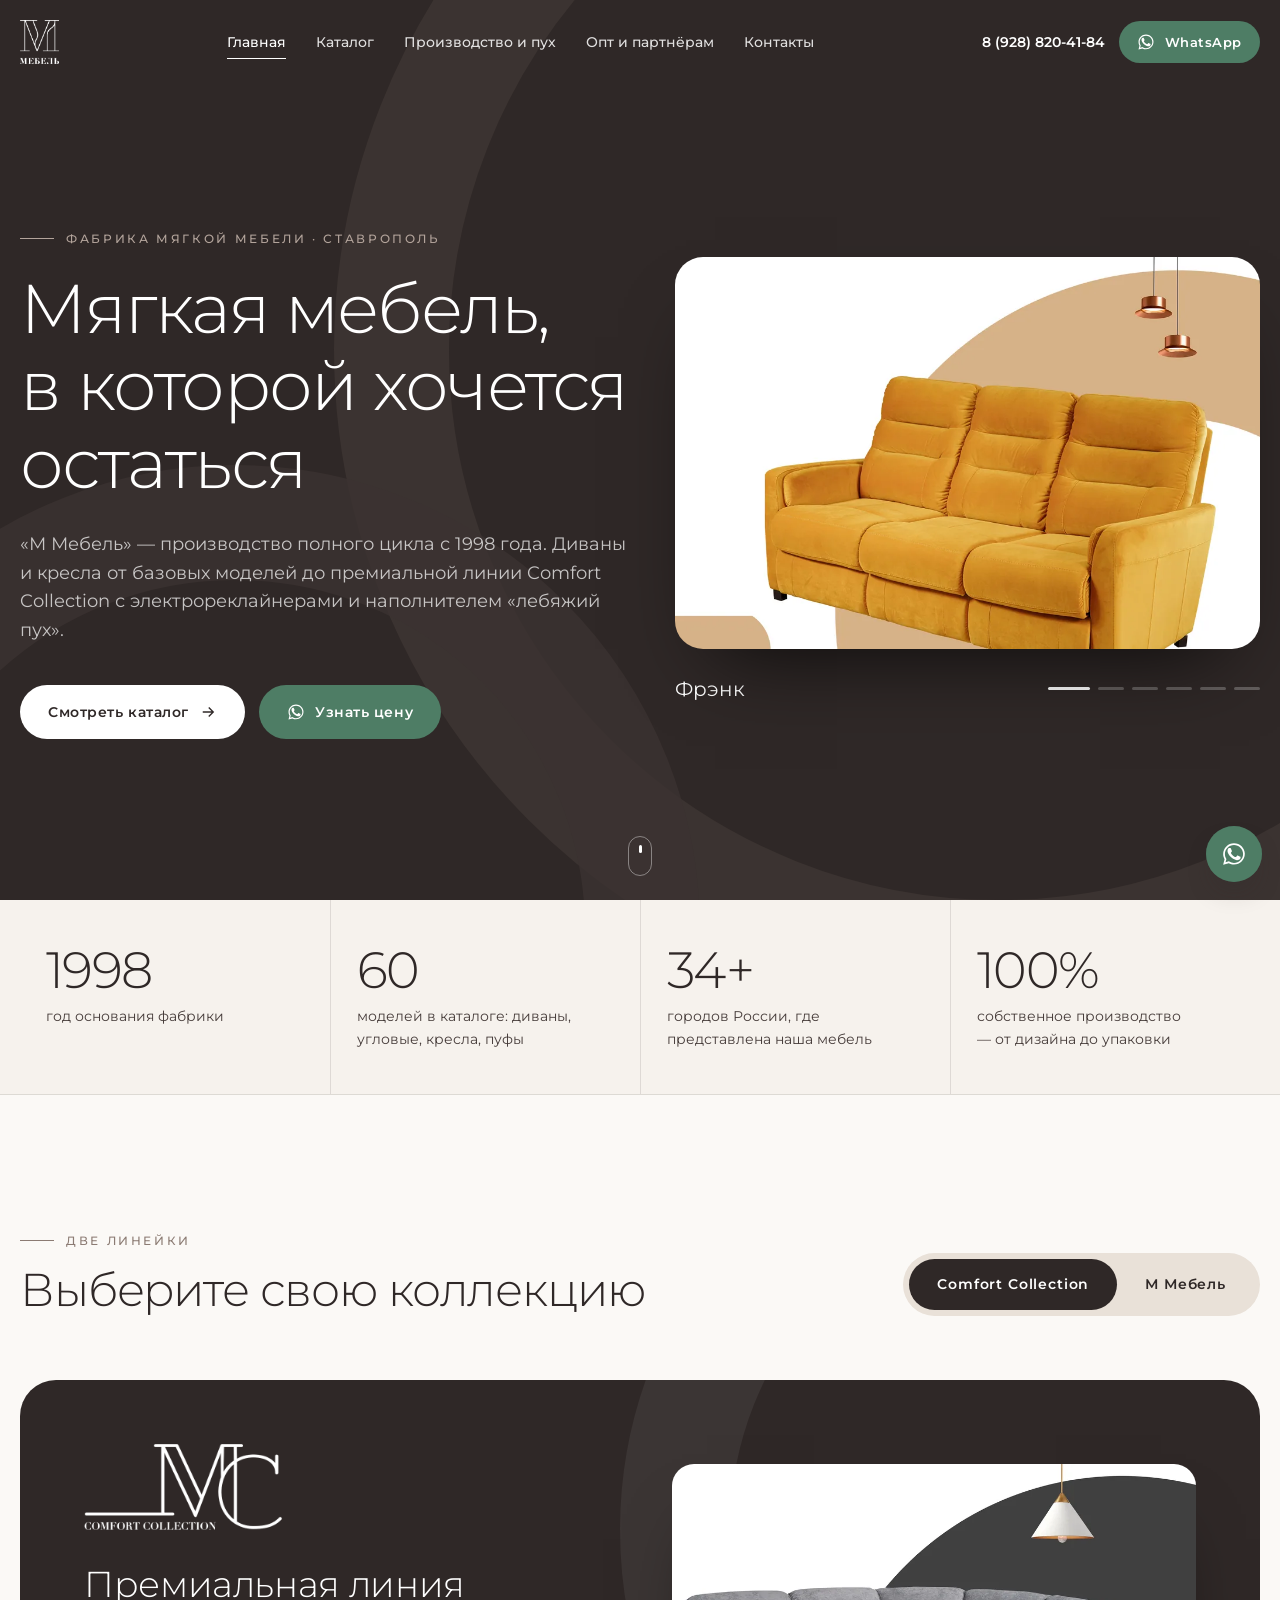
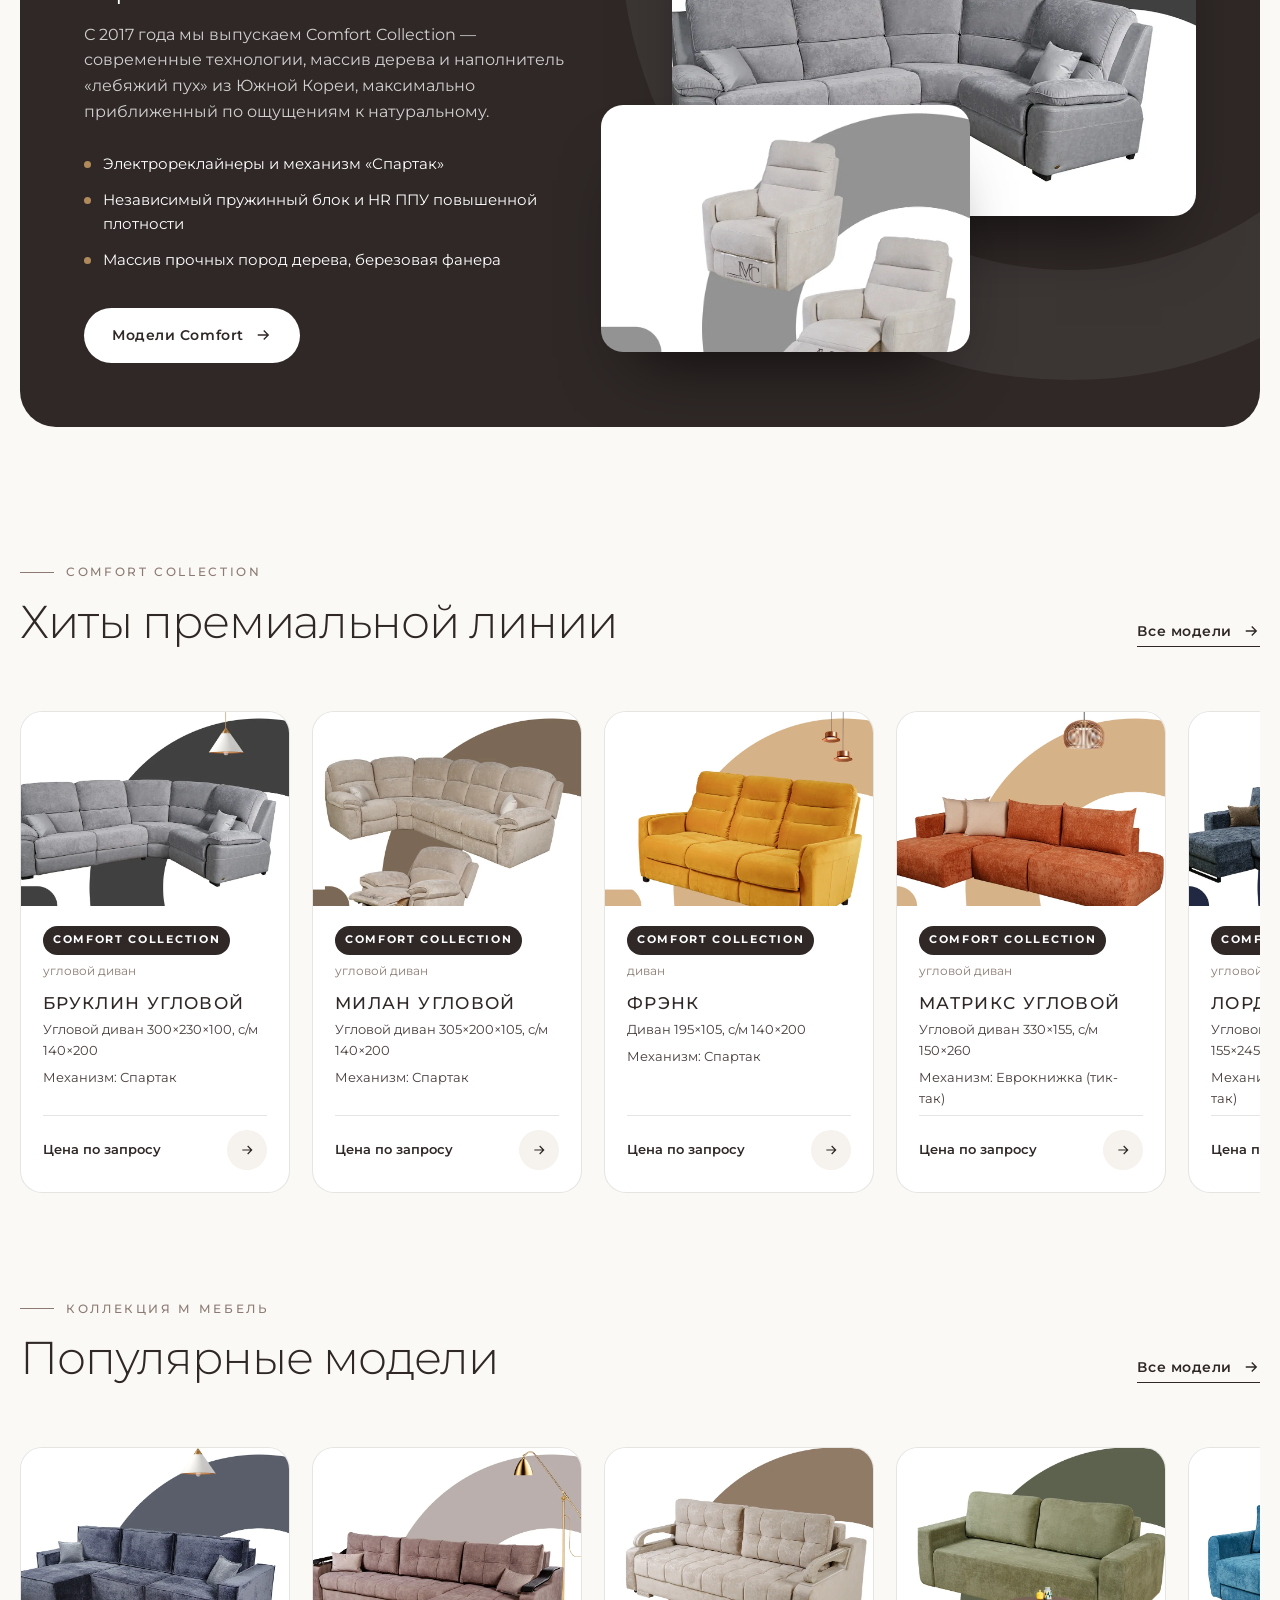
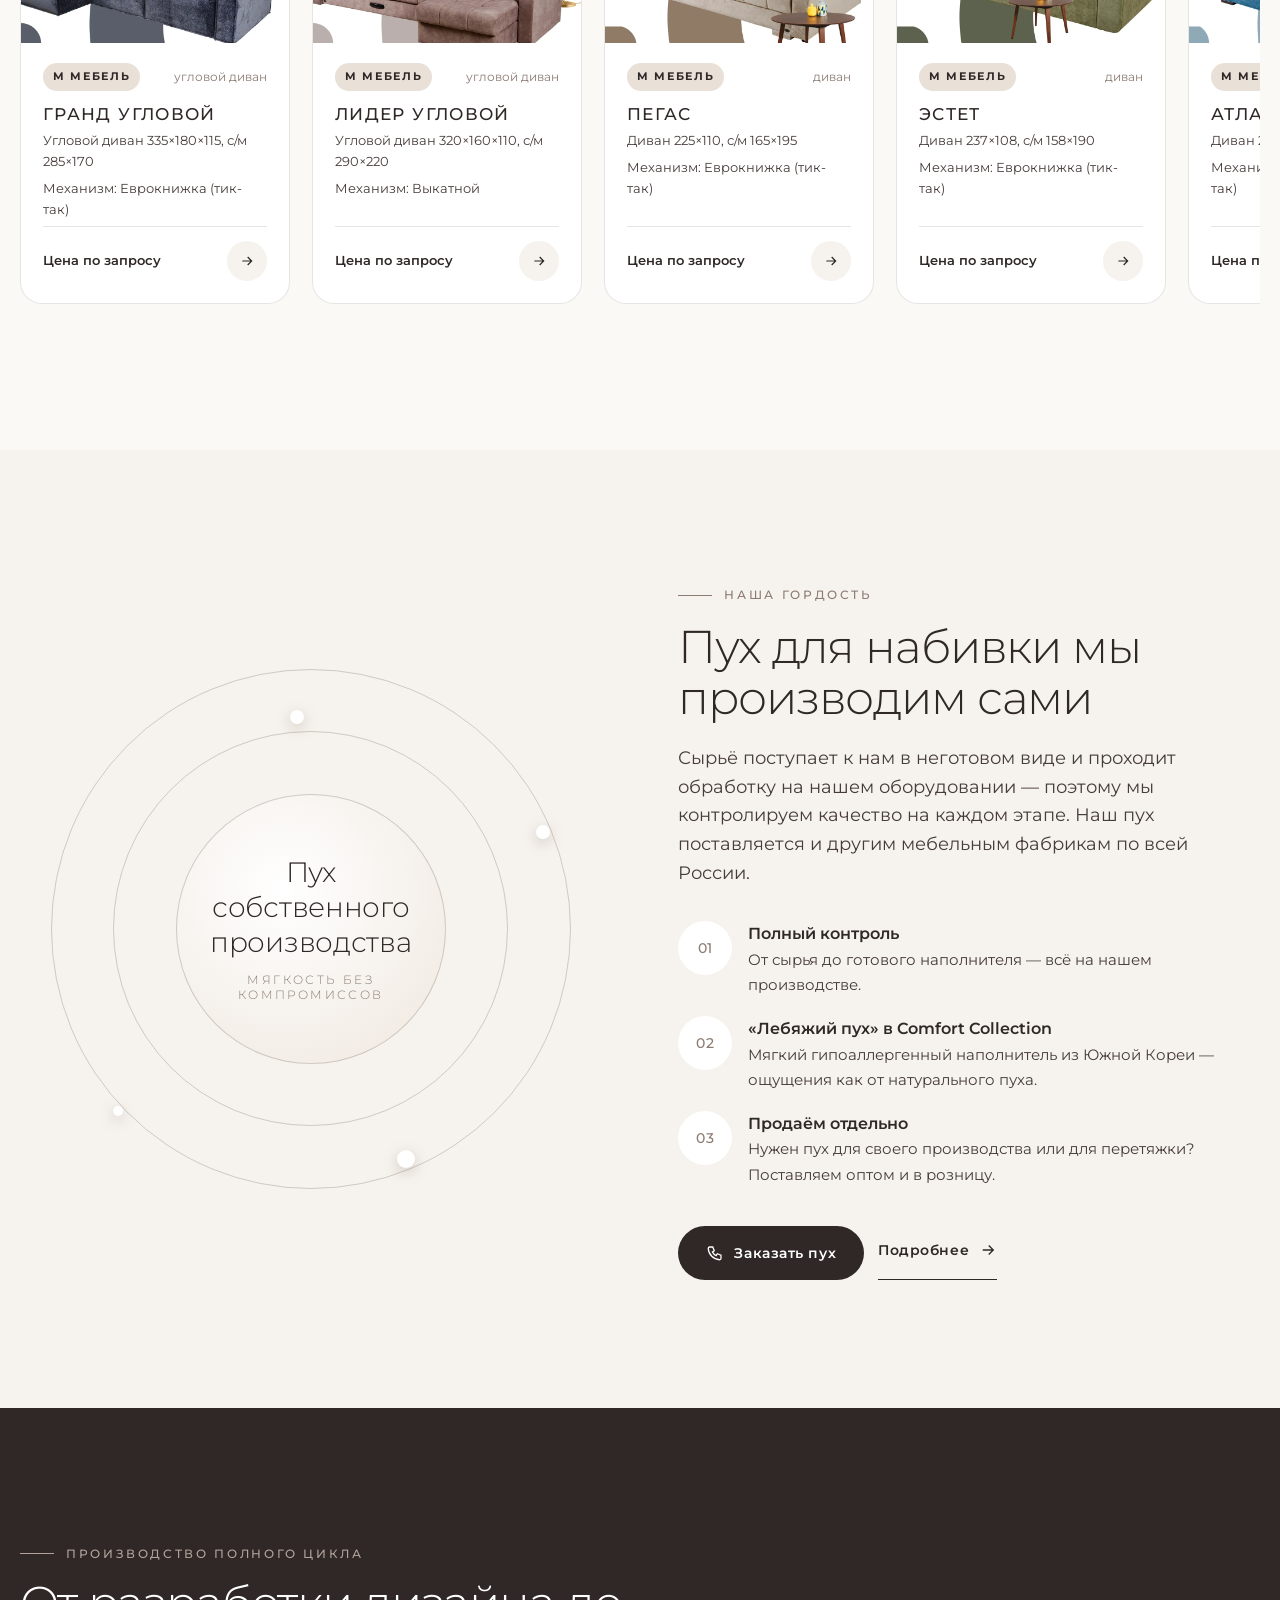
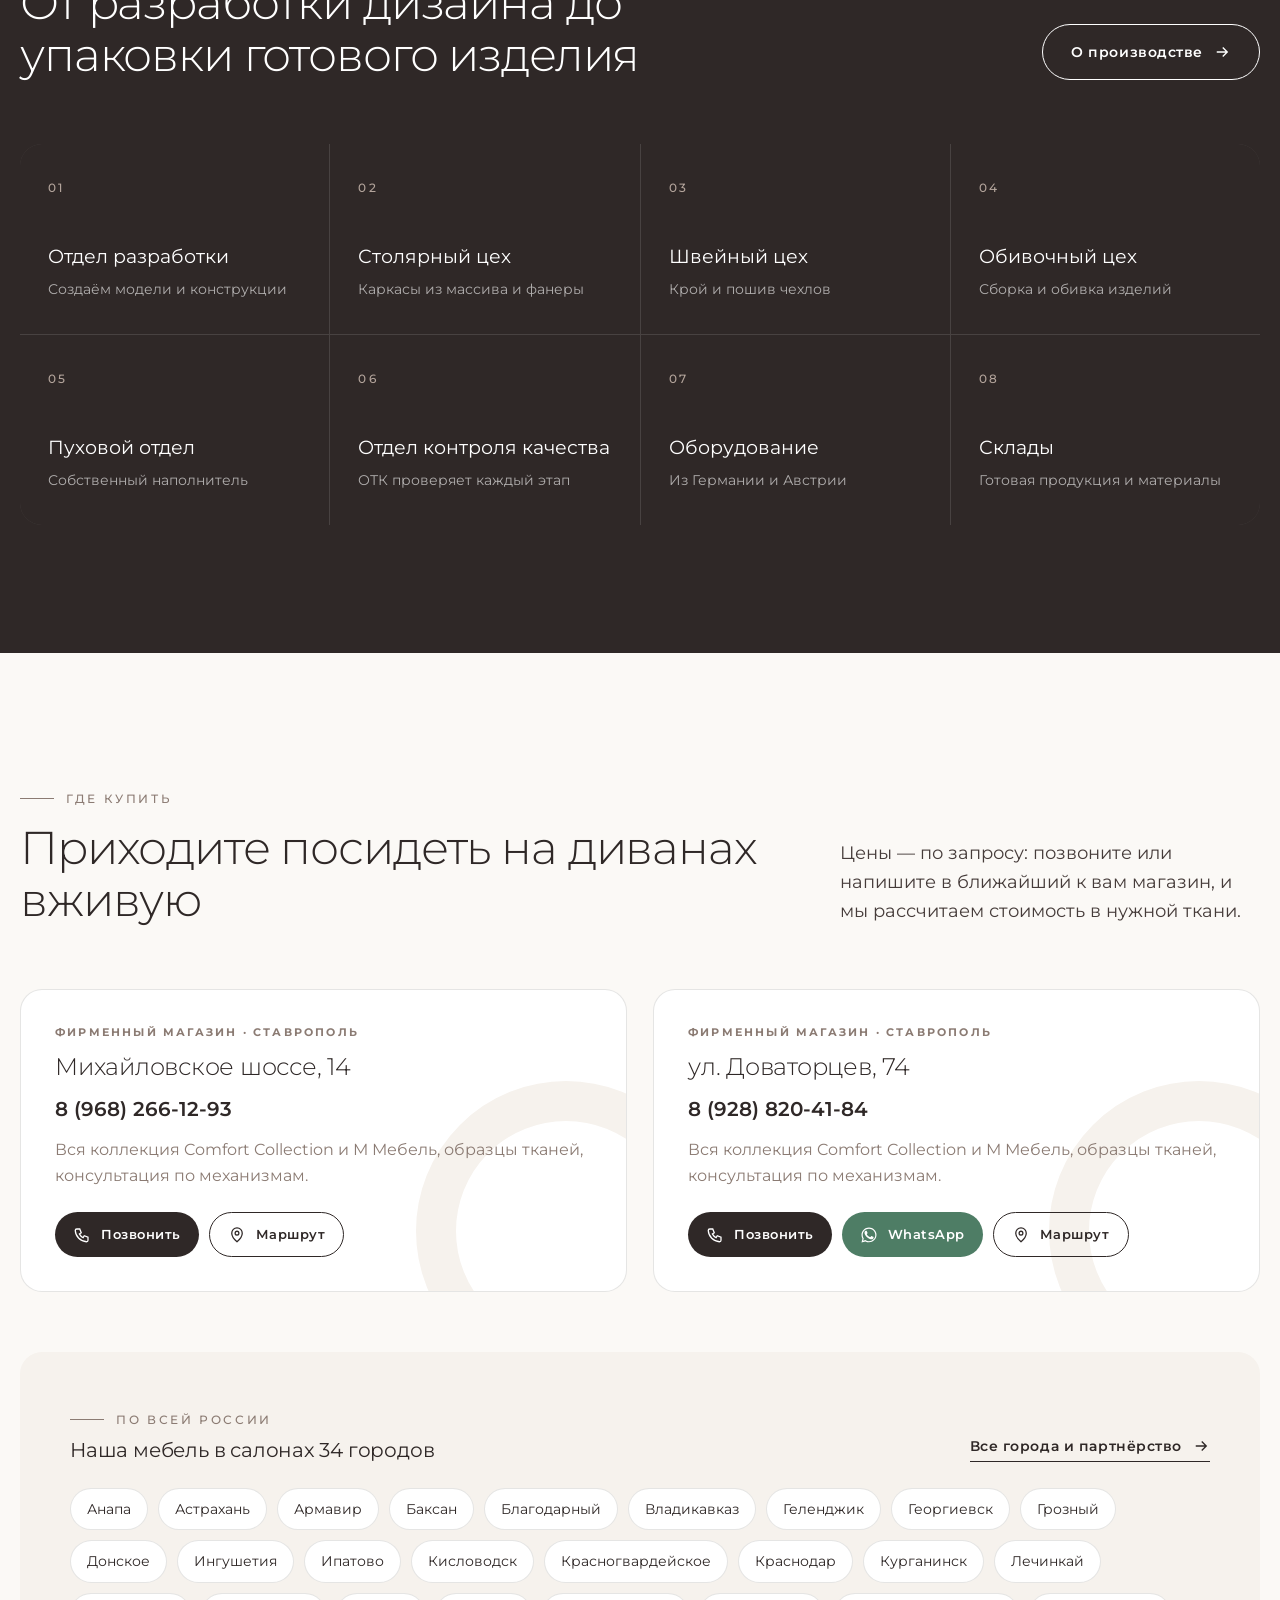
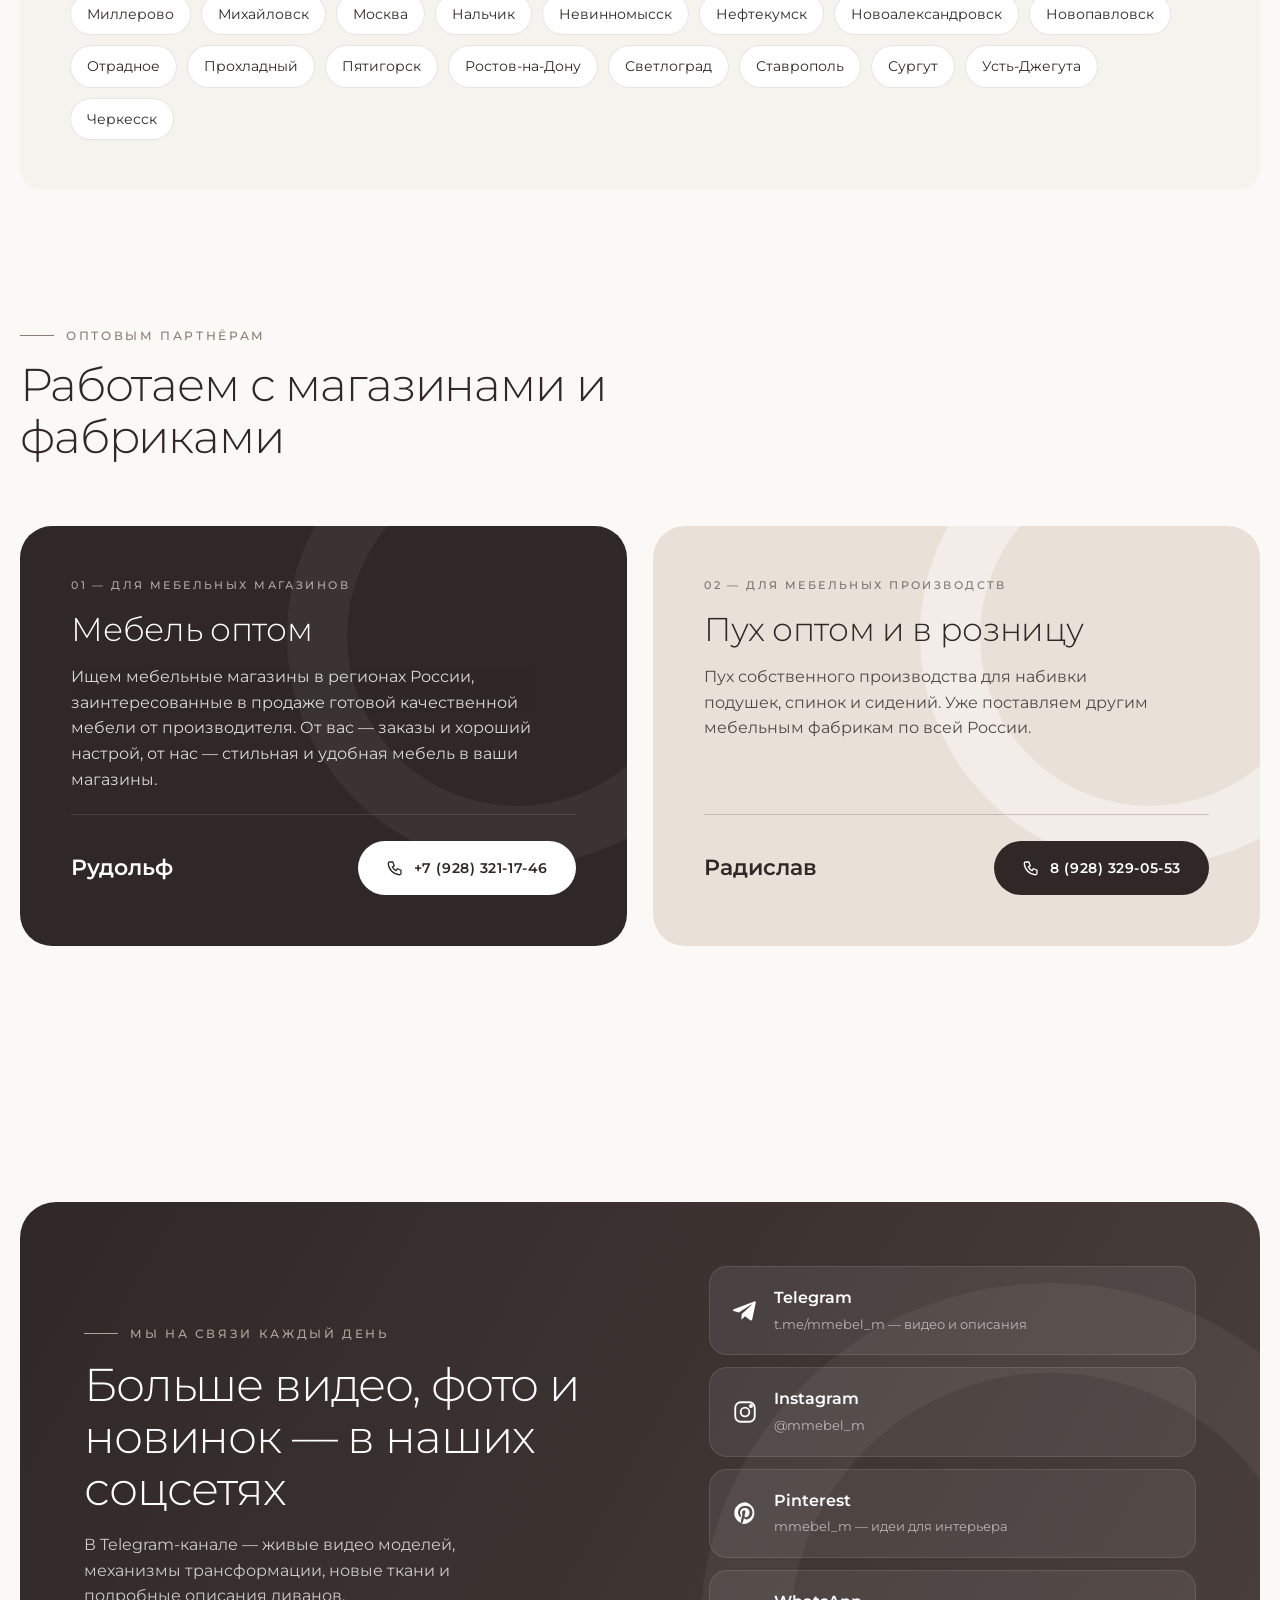
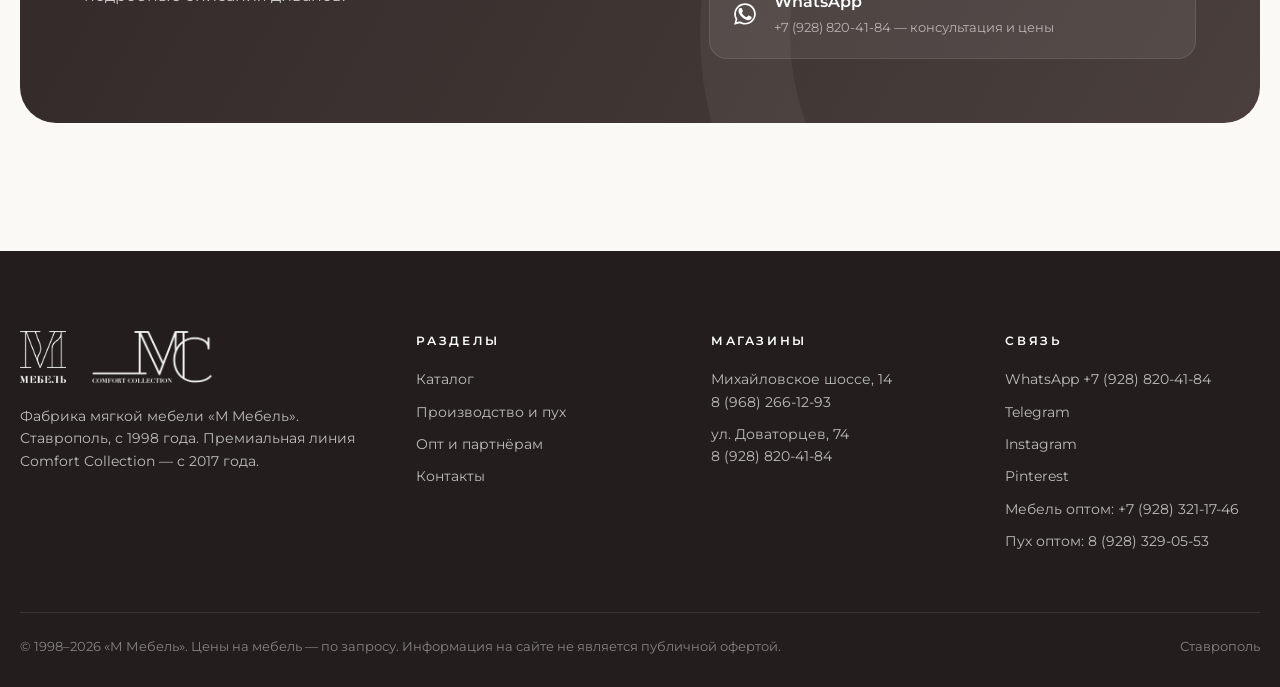
==== commit 62e1ab04: "Правки дизайна: единый шрифт, приглушённый зелёный, Comfort Collection, чистые фото - один шрифт Mon" ====
--- a/docs/index.html
+++ b/docs/index.html
@@ -3,18 +3,18 @@
 <head>
 <meta charset="utf-8">
 <meta name="viewport" content="width=device-width, initial-scale=1">
-<title>М Мебель — фабрика мягкой мебели в Ставрополе | диваны M Comfort</title>
-<meta name="description" content="Фабрика мягкой мебели «М Мебель» в Ставрополе с 1998 года. Диваны, угловые диваны, кресла с электрореклайнерами. Премиальная линия M Comfort. Мебель и пух оптом.">
-<meta property="og:title" content="М Мебель — фабрика мягкой мебели в Ставрополе | диваны M Comfort">
-<meta property="og:description" content="Фабрика мягкой мебели «М Мебель» в Ставрополе с 1998 года. Диваны, угловые диваны, кресла с электрореклайнерами. Премиальная линия M Comfort. Мебель и пух оптом.">
+<title>М Мебель — фабрика мягкой мебели в Ставрополе | диваны Comfort Collection</title>
+<meta name="description" content="Фабрика мягкой мебели «М Мебель» в Ставрополе с 1998 года. Диваны, угловые диваны, кресла с электрореклайнерами. Премиальная линия Comfort Collection. Мебель и пух оптом.">
+<meta property="og:title" content="М Мебель — фабрика мягкой мебели в Ставрополе | диваны Comfort Collection">
+<meta property="og:description" content="Фабрика мягкой мебели «М Мебель» в Ставрополе с 1998 года. Диваны, угловые диваны, кресла с электрореклайнерами. Премиальная линия Comfort Collection. Мебель и пух оптом.">
 <meta property="og:image" content="img/og.jpg">
 <meta property="og:type" content="website">
 <meta name="theme-color" content="#2f2827">
 <link rel="icon" href="img/brand/favicon.png">
 <link rel="preconnect" href="https://fonts.googleapis.com">
 <link rel="preconnect" href="https://fonts.gstatic.com" crossorigin>
-<link href="https://fonts.googleapis.com/css2?family=Cormorant+Garamond:ital,wght@0,400;0,500;0,600;1,500&family=Montserrat:wght@400;500;600;700&display=swap" rel="stylesheet">
-<link rel="stylesheet" href="css/style.css?v=3">
+<link href="https://fonts.googleapis.com/css2?family=Montserrat:wght@300;400;500;600;700&display=swap" rel="stylesheet">
+<link rel="stylesheet" href="css/style.css?v=4">
 </head>
 <body data-page="index.html">
 <header class="header is-dark">
@@ -43,16 +43,16 @@
   <div class="container hero-grid">
     <div>
       <span class="eyebrow rv">Фабрика мягкой мебели · Ставрополь</span>
-      <h1 class="rv rv-d1" style="margin-top:22px">Мягкая мебель,<br>в которой <em>хочется</em><br>остаться</h1>
-      <p class="lead rv rv-d2">«М Мебель» — производство полного цикла с 1998 года. Диваны и кресла от базовых моделей до премиальной линии M Comfort с электрореклайнерами и наполнителем «лебяжий пух».</p>
+      <h1 class="rv rv-d1" style="margin-top:22px">Мягкая мебель,<br>в которой хочется<br>остаться</h1>
+      <p class="lead rv rv-d2">«М Мебель» — производство полного цикла с 1998 года. Диваны и кресла от базовых моделей до премиальной линии Comfort Collection с электрореклайнерами и наполнителем «лебяжий пух».</p>
       <div class="hero-actions rv rv-d3">
         <a class="btn btn-light" href="catalog.html">Смотреть каталог <svg viewBox="0 0 24 24" fill="none" stroke="currentColor" stroke-width="1.8"><path d="M5 12h14M13 6l6 6-6 6"/></svg></a>
         <a class="btn btn-wa" href="https://wa.me/79288204184?text=%D0%97%D0%B4%D1%80%D0%B0%D0%B2%D1%81%D1%82%D0%B2%D1%83%D0%B9%D1%82%D0%B5%21%20%D0%A5%D0%BE%D1%87%D1%83%20%D1%83%D0%B7%D0%BD%D0%B0%D1%82%D1%8C%20%D1%86%D0%B5%D0%BD%D1%83%20%D0%BD%D0%B0%20%D0%B4%D0%B8%D0%B2%D0%B0%D0%BD." target="_blank" rel="noopener"><svg viewBox="0 0 24 24" fill="currentColor"><path d="M17.5 14.4c-.3-.1-1.8-.9-2-1-.3-.1-.5-.1-.7.1-.2.3-.8 1-.9 1.2-.2.2-.3.2-.6.1-.3-.1-1.3-.5-2.4-1.5-.9-.8-1.5-1.8-1.7-2.1-.2-.3 0-.5.1-.6l.4-.5c.2-.2.2-.3.3-.5.1-.2 0-.4 0-.5l-.9-2.2c-.2-.6-.5-.5-.7-.5h-.6c-.2 0-.5.1-.8.4-.3.3-1 1-1 2.5s1.1 2.9 1.2 3.1c.1.2 2.1 3.2 5.1 4.5.7.3 1.3.5 1.7.6.7.2 1.4.2 1.9.1.6-.1 1.8-.7 2-1.4.2-.7.2-1.3.2-1.4-.1-.2-.3-.3-.6-.4zM12 2C6.5 2 2 6.5 2 12c0 1.8.5 3.5 1.3 4.9L2 22l5.2-1.4c1.4.8 3.1 1.2 4.8 1.2 5.5 0 10-4.5 10-10S17.5 2 12 2zm0 18.2c-1.6 0-3.1-.4-4.4-1.2l-.3-.2-3.1.8.8-3-.2-.3C4 15.1 3.6 13.6 3.6 12c0-4.6 3.8-8.4 8.4-8.4s8.4 3.8 8.4 8.4-3.8 8.2-8.4 8.2z"/></svg> Узнать цену</a>
       </div>
     </div>
     <div class="rv rv-d2">
-      <div class="hero-stage"><div class="hero-slide active" data-name="Фрэнк" data-coll="M Comfort"><img src="img/products/05.webp" alt="Фрэнк"  width="1000" height="676"></div><div class="hero-slide" data-name="Бруклин угловой" data-coll="M Comfort"><img src="img/products/01.webp" alt="Бруклин угловой" loading=lazy width="1000" height="676"></div><div class="hero-slide" data-name="Оскар" data-coll="M Comfort"><img src="img/products/19.webp" alt="Оскар" loading=lazy width="1000" height="676"></div><div class="hero-slide" data-name="Матрикс угловой" data-coll="M Comfort"><img src="img/products/07.webp" alt="Матрикс угловой" loading=lazy width="1000" height="676"></div><div class="hero-slide" data-name="Атлант" data-coll="М Мебель"><img src="img/products/47.webp" alt="Атлант" loading=lazy width="1000" height="676"></div><div class="hero-slide" data-name="Эстет" data-coll="М Мебель"><img src="img/products/42.webp" alt="Эстет" loading=lazy width="1000" height="676"></div></div>
-      <div class="hero-caption"><div><b>Фрэнк</b><span>M Comfort</span></div><div class="hero-dots"></div></div>
+      <div class="hero-stage"><div class="hero-slide active" data-name="Фрэнк" data-coll="Comfort Collection"><img src="img/products/05.webp" alt="Фрэнк"  width="1000" height="676"></div><div class="hero-slide" data-name="Бруклин угловой" data-coll="Comfort Collection"><img src="img/products/01.webp" alt="Бруклин угловой" loading=lazy width="1000" height="676"></div><div class="hero-slide" data-name="Оскар" data-coll="Comfort Collection"><img src="img/products/19.webp" alt="Оскар" loading=lazy width="1000" height="676"></div><div class="hero-slide" data-name="Матрикс угловой" data-coll="Comfort Collection"><img src="img/products/07.webp" alt="Матрикс угловой" loading=lazy width="1000" height="676"></div><div class="hero-slide" data-name="Атлант" data-coll="М Мебель"><img src="img/products/47.webp" alt="Атлант" loading=lazy width="1000" height="676"></div><div class="hero-slide" data-name="Эстет" data-coll="М Мебель"><img src="img/products/42.webp" alt="Эстет" loading=lazy width="1000" height="676"></div></div>
+      <div class="hero-caption"><div><b>Фрэнк</b></div><div class="hero-dots"></div></div>
     </div>
   </div>
   <div class="hero-scroll" aria-hidden="true"></div>
@@ -73,7 +73,7 @@
       <div><span class="eyebrow">Две линейки</span><h2>Выберите свою коллекцию</h2></div>
       <div class="switch" data-switch="#coll-stage">
         <span class="pill"></span>
-        <button class="active" data-key="mc">M Comfort</button>
+        <button class="active" data-key="mc">Comfort Collection</button>
         <button data-key="mm">М Мебель</button>
       </div>
     </div>
@@ -81,7 +81,7 @@
       <span class="arc"></span>
       <div class="coll-panel active" data-key="mc">
         <div class="c-text">
-          <img class="c-logo" src="img/brand/mc-light.png" alt="M Comfort Collection" width="516" height="222">
+          <img class="c-logo" src="img/brand/mc-light.png" alt="Comfort Collection" width="516" height="222">
           <h3>Премиальная линия</h3>
           <p>С 2017 года мы выпускаем Comfort Collection — современные технологии, массив дерева и наполнитель «лебяжий пух» из Южной Кореи, максимально приближенный по ощущениям к натуральному.</p>
           <ul>
@@ -89,7 +89,7 @@
             <li>Независимый пружинный блок и HR ППУ повышенной плотности</li>
             <li>Массив прочных пород дерева, березовая фанера</li>
           </ul>
-          <a class="btn btn-light" href="catalog.html?c=mc">Модели M Comfort <svg viewBox="0 0 24 24" fill="none" stroke="currentColor" stroke-width="1.8"><path d="M5 12h14M13 6l6 6-6 6"/></svg></a>
+          <a class="btn btn-light" href="catalog.html?c=mc">Модели Comfort <svg viewBox="0 0 24 24" fill="none" stroke="currentColor" stroke-width="1.8"><path d="M5 12h14M13 6l6 6-6 6"/></svg></a>
         </div>
         <div class="c-visual"><img src="img/products/01.webp" alt="Бруклин угловой" loading="lazy"><img src="img/products/06.webp" alt="Кресло Фрэнк" loading="lazy"></div>
       </div>
@@ -114,58 +114,58 @@
 <section class="section" style="padding-top:0">
   <div class="container">
     <div class="section-head">
-      <div><span class="eyebrow">M Comfort Collection</span><h2>Хиты премиальной линии</h2></div>
+      <div><span class="eyebrow">Comfort Collection</span><h2>Хиты премиальной линии</h2></div>
       <a class="link-arrow" href="catalog.html?c=mc">Все модели <svg viewBox="0 0 24 24" fill="none" stroke="currentColor" stroke-width="1.8"><path d="M5 12h14M13 6l6 6-6 6"/></svg></a>
     </div>
-    <div class="rail rv"><a class="card" data-id="bruklin-uglovoy" data-coll="mc" data-type="corner" data-mech="Спартак" data-search="бруклин угловой угловой диван спартак m comfort" href="catalog.html#bruklin-uglovoy">
-  <div class="card-img"><img src="img/products/01.webp" alt="Угловой диван «Бруклин угловой» — M Comfort" loading="lazy" width="1000" height="676"></div>
-  <div class="card-body">
-    <div class="card-top"><span class="badge mc">M Comfort</span><span class="card-type">угловой диван</span></div>
+    <div class="rail rv"><a class="card" data-id="bruklin-uglovoy" data-coll="mc" data-type="corner" data-mech="Спартак" data-search="бруклин угловой угловой диван спартак comfort collection" href="catalog.html#bruklin-uglovoy">
+  <div class="card-img"><img src="img/products/01.webp" alt="Угловой диван «Бруклин угловой» — Comfort Collection" loading="lazy" width="1000" height="676"></div>
+  <div class="card-body">
+    <div class="card-top"><span class="badge mc">Comfort Collection</span><span class="card-type">угловой диван</span></div>
     <h3>Бруклин угловой</h3>
     <div class="meta">Угловой диван 300×230×100, с/м 140×200</div>
     <div class="meta muted">Механизм: Спартак</div>
     <div class="price"><b>Цена по запросу</b><span class="more"><svg viewBox="0 0 24 24" fill="none" stroke="currentColor" stroke-width="1.8"><path d="M5 12h14M13 6l6 6-6 6"/></svg></span></div>
   </div>
-</a><a class="card" data-id="milan-uglovoy" data-coll="mc" data-type="corner" data-mech="Спартак" data-search="милан угловой угловой диван спартак m comfort" href="catalog.html#milan-uglovoy">
-  <div class="card-img"><img src="img/products/03.webp" alt="Угловой диван «Милан угловой» — M Comfort" loading="lazy" width="1000" height="676"></div>
-  <div class="card-body">
-    <div class="card-top"><span class="badge mc">M Comfort</span><span class="card-type">угловой диван</span></div>
+</a><a class="card" data-id="milan-uglovoy" data-coll="mc" data-type="corner" data-mech="Спартак" data-search="милан угловой угловой диван спартак comfort collection" href="catalog.html#milan-uglovoy">
+  <div class="card-img"><img src="img/products/03.webp" alt="Угловой диван «Милан угловой» — Comfort Collection" loading="lazy" width="1000" height="676"></div>
+  <div class="card-body">
+    <div class="card-top"><span class="badge mc">Comfort Collection</span><span class="card-type">угловой диван</span></div>
     <h3>Милан угловой</h3>
     <div class="meta">Угловой диван 305×200×105, с/м 140×200</div>
     <div class="meta muted">Механизм: Спартак</div>
     <div class="price"><b>Цена по запросу</b><span class="more"><svg viewBox="0 0 24 24" fill="none" stroke="currentColor" stroke-width="1.8"><path d="M5 12h14M13 6l6 6-6 6"/></svg></span></div>
   </div>
-</a><a class="card" data-id="frenk" data-coll="mc" data-type="sofa" data-mech="Спартак" data-search="фрэнк диван спартак m comfort" href="catalog.html#frenk">
-  <div class="card-img"><img src="img/products/05.webp" alt="Диван «Фрэнк» — M Comfort" loading="lazy" width="1000" height="676"></div>
-  <div class="card-body">
-    <div class="card-top"><span class="badge mc">M Comfort</span><span class="card-type">диван</span></div>
+</a><a class="card" data-id="frenk" data-coll="mc" data-type="sofa" data-mech="Спартак" data-search="фрэнк диван спартак comfort collection" href="catalog.html#frenk">
+  <div class="card-img"><img src="img/products/05.webp" alt="Диван «Фрэнк» — Comfort Collection" loading="lazy" width="1000" height="676"></div>
+  <div class="card-body">
+    <div class="card-top"><span class="badge mc">Comfort Collection</span><span class="card-type">диван</span></div>
     <h3>Фрэнк</h3>
     <div class="meta">Диван 195×105, с/м 140×200</div>
     <div class="meta muted">Механизм: Спартак</div>
     <div class="price"><b>Цена по запросу</b><span class="more"><svg viewBox="0 0 24 24" fill="none" stroke="currentColor" stroke-width="1.8"><path d="M5 12h14M13 6l6 6-6 6"/></svg></span></div>
   </div>
-</a><a class="card" data-id="matriks-uglovoy" data-coll="mc" data-type="corner" data-mech="Еврокнижка (тик-так)" data-search="матрикс угловой угловой диван еврокнижка (тик-так) m comfort" href="catalog.html#matriks-uglovoy">
-  <div class="card-img"><img src="img/products/07.webp" alt="Угловой диван «Матрикс угловой» — M Comfort" loading="lazy" width="1000" height="676"></div>
-  <div class="card-body">
-    <div class="card-top"><span class="badge mc">M Comfort</span><span class="card-type">угловой диван</span></div>
+</a><a class="card" data-id="matriks-uglovoy" data-coll="mc" data-type="corner" data-mech="Еврокнижка (тик-так)" data-search="матрикс угловой угловой диван еврокнижка (тик-так) comfort collection" href="catalog.html#matriks-uglovoy">
+  <div class="card-img"><img src="img/products/07.webp" alt="Угловой диван «Матрикс угловой» — Comfort Collection" loading="lazy" width="1000" height="676"></div>
+  <div class="card-body">
+    <div class="card-top"><span class="badge mc">Comfort Collection</span><span class="card-type">угловой диван</span></div>
     <h3>Матрикс угловой</h3>
     <div class="meta">Угловой диван 330×155, с/м 150×260</div>
     <div class="meta muted">Механизм: Еврокнижка (тик-так)</div>
     <div class="price"><b>Цена по запросу</b><span class="more"><svg viewBox="0 0 24 24" fill="none" stroke="currentColor" stroke-width="1.8"><path d="M5 12h14M13 6l6 6-6 6"/></svg></span></div>
   </div>
-</a><a class="card" data-id="lord-uglovoy" data-coll="mc" data-type="corner" data-mech="Еврокнижка (тик-так)" data-search="лорд угловой угловой диван еврокнижка (тик-так) m comfort" href="catalog.html#lord-uglovoy">
-  <div class="card-img"><img src="img/products/13.webp" alt="Угловой диван «Лорд угловой» — M Comfort" loading="lazy" width="1000" height="676"></div>
-  <div class="card-body">
-    <div class="card-top"><span class="badge mc">M Comfort</span><span class="card-type">угловой диван</span></div>
+</a><a class="card" data-id="lord-uglovoy" data-coll="mc" data-type="corner" data-mech="Еврокнижка (тик-так)" data-search="лорд угловой угловой диван еврокнижка (тик-так) comfort collection" href="catalog.html#lord-uglovoy">
+  <div class="card-img"><img src="img/products/13.webp" alt="Угловой диван «Лорд угловой» — Comfort Collection" loading="lazy" width="1000" height="676"></div>
+  <div class="card-body">
+    <div class="card-top"><span class="badge mc">Comfort Collection</span><span class="card-type">угловой диван</span></div>
     <h3>Лорд угловой</h3>
     <div class="meta">Угловой диван 290×160×115, с/м 155×245</div>
     <div class="meta muted">Механизм: Еврокнижка (тик-так)</div>
     <div class="price"><b>Цена по запросу</b><span class="more"><svg viewBox="0 0 24 24" fill="none" stroke="currentColor" stroke-width="1.8"><path d="M5 12h14M13 6l6 6-6 6"/></svg></span></div>
   </div>
-</a><a class="card" data-id="oskar" data-coll="mc" data-type="sofa" data-mech="Еврокнижка (тик-так)" data-search="оскар диван еврокнижка (тик-так) m comfort" href="catalog.html#oskar">
-  <div class="card-img"><img src="img/products/19.webp" alt="Диван «Оскар» — M Comfort" loading="lazy" width="1000" height="676"></div>
-  <div class="card-body">
-    <div class="card-top"><span class="badge mc">M Comfort</span><span class="card-type">диван</span></div>
+</a><a class="card" data-id="oskar" data-coll="mc" data-type="sofa" data-mech="Еврокнижка (тик-так)" data-search="оскар диван еврокнижка (тик-так) comfort collection" href="catalog.html#oskar">
+  <div class="card-img"><img src="img/products/19.webp" alt="Диван «Оскар» — Comfort Collection" loading="lazy" width="1000" height="676"></div>
+  <div class="card-body">
+    <div class="card-top"><span class="badge mc">Comfort Collection</span><span class="card-type">диван</span></div>
     <h3>Оскар</h3>
     <div class="meta">Диван 240×110, с/м 200×160</div>
     <div class="meta muted">Механизм: Еврокнижка (тик-так)</div>
@@ -248,11 +248,11 @@
       <p class="lead">Сырьё поступает к нам в неготовом виде и проходит обработку на нашем оборудовании — поэтому мы контролируем качество на каждом этапе. Наш пух поставляется и другим мебельным фабрикам по всей России.</p>
       <div class="down-points">
         <div><i>01</i><p><b>Полный контроль</b><span>От сырья до готового наполнителя — всё на нашем производстве.</span></p></div>
-        <div><i>02</i><p><b>«Лебяжий пух» в M Comfort</b><span>Мягкий гипоаллергенный наполнитель из Южной Кореи — ощущения как от натурального пуха.</span></p></div>
+        <div><i>02</i><p><b>«Лебяжий пух» в Comfort Collection</b><span>Мягкий гипоаллергенный наполнитель из Южной Кореи — ощущения как от натурального пуха.</span></p></div>
         <div><i>03</i><p><b>Продаём отдельно</b><span>Нужен пух для своего производства или для перетяжки? Поставляем оптом и в розницу.</span></p></div>
       </div>
       <div class="hero-actions">
-        <a class="btn btn-dark" href="tel:+79283290553"><svg viewBox="0 0 24 24" fill="none" stroke="currentColor" stroke-width="1.7"><path d="M5 4h4l2 5-2.5 1.5a11 11 0 0 0 5 5L15 13l5 2v4a2 2 0 0 1-2 2A16 16 0 0 1 3 6a2 2 0 0 1 2-2"/></svg> Купить пух · Радислав</a>
+        <a class="btn btn-dark" href="tel:+79283290553"><svg viewBox="0 0 24 24" fill="none" stroke="currentColor" stroke-width="1.7"><path d="M5 4h4l2 5-2.5 1.5a11 11 0 0 0 5 5L15 13l5 2v4a2 2 0 0 1-2 2A16 16 0 0 1 3 6a2 2 0 0 1 2-2"/></svg> Заказать пух</a>
         <a class="link-arrow" href="production.html#down">Подробнее <svg viewBox="0 0 24 24" fill="none" stroke="currentColor" stroke-width="1.8"><path d="M5 12h14M13 6l6 6-6 6"/></svg></a>
       </div>
     </div>
@@ -272,8 +272,8 @@
       <div class="shop"><span class="n">04</span><div><b>Обивочный цех</b><p>Сборка и обивка изделий</p></div></div>
       <div class="shop"><span class="n">05</span><div><b>Пуховой отдел</b><p>Собственный наполнитель</p></div></div>
       <div class="shop"><span class="n">06</span><div><b>Отдел контроля качества</b><p>ОТК проверяет каждый этап</p></div></div>
-      <div class="shop"><span class="n">07</span><div><b>Склады</b><p>Готовая продукция и материалы</p></div></div>
-      <div class="shop"><span class="n">08</span><div><b>Оборудование</b><p>Из Германии и Австрии</p></div></div>
+      <div class="shop"><span class="n">07</span><div><b>Оборудование</b><p>Из Германии и Австрии</p></div></div>
+      <div class="shop"><span class="n">08</span><div><b>Склады</b><p>Готовая продукция и материалы</p></div></div>
     </div>
   </div>
 </section>
@@ -289,7 +289,7 @@
         <span class="tag">Фирменный магазин · Ставрополь</span>
         <h3>Михайловское шоссе, 14</h3>
         <a class="ph" href="tel:+79682661293">8 (968) 266-12-93</a>
-        <p class="muted">Вся коллекция M Comfort и М Мебель, образцы тканей, консультация по механизмам.</p>
+        <p class="muted">Вся коллекция Comfort Collection и М Мебель, образцы тканей, консультация по механизмам.</p>
         <div class="row">
           <a class="btn btn-dark btn-sm" href="tel:+79682661293"><svg viewBox="0 0 24 24" fill="none" stroke="currentColor" stroke-width="1.7"><path d="M5 4h4l2 5-2.5 1.5a11 11 0 0 0 5 5L15 13l5 2v4a2 2 0 0 1-2 2A16 16 0 0 1 3 6a2 2 0 0 1 2-2"/></svg> Позвонить</a>
           
@@ -300,7 +300,7 @@
         <span class="tag">Фирменный магазин · Ставрополь</span>
         <h3>ул. Доваторцев, 74</h3>
         <a class="ph" href="tel:+79288204184">8 (928) 820-41-84</a>
-        <p class="muted">Вся коллекция M Comfort и М Мебель, образцы тканей, консультация по механизмам.</p>
+        <p class="muted">Вся коллекция Comfort Collection и М Мебель, образцы тканей, консультация по механизмам.</p>
         <div class="row">
           <a class="btn btn-dark btn-sm" href="tel:+79288204184"><svg viewBox="0 0 24 24" fill="none" stroke="currentColor" stroke-width="1.7"><path d="M5 4h4l2 5-2.5 1.5a11 11 0 0 0 5 5L15 13l5 2v4a2 2 0 0 1-2 2A16 16 0 0 1 3 6a2 2 0 0 1 2-2"/></svg> Позвонить</a>
           <a class="btn btn-wa btn-sm" href="https://wa.me/79288204184?text=%D0%97%D0%B4%D1%80%D0%B0%D0%B2%D1%81%D1%82%D0%B2%D1%83%D0%B9%D1%82%D0%B5%21%20%D0%9F%D0%B8%D1%88%D1%83%20%D0%BF%D0%BE%20%D0%BF%D0%BE%D0%B2%D0%BE%D0%B4%D1%83%20%D0%BC%D0%B0%D0%B3%D0%B0%D0%B7%D0%B8%D0%BD%D0%B0%20%D0%BD%D0%B0%20%D0%94%D0%BE%D0%B2%D0%B0%D1%82%D0%BE%D1%80%D1%86%D0%B5%D0%B2%2C%2074." target="_blank" rel="noopener"><svg viewBox="0 0 24 24" fill="currentColor"><path d="M17.5 14.4c-.3-.1-1.8-.9-2-1-.3-.1-.5-.1-.7.1-.2.3-.8 1-.9 1.2-.2.2-.3.2-.6.1-.3-.1-1.3-.5-2.4-1.5-.9-.8-1.5-1.8-1.7-2.1-.2-.3 0-.5.1-.6l.4-.5c.2-.2.2-.3.3-.5.1-.2 0-.4 0-.5l-.9-2.2c-.2-.6-.5-.5-.7-.5h-.6c-.2 0-.5.1-.8.4-.3.3-1 1-1 2.5s1.1 2.9 1.2 3.1c.1.2 2.1 3.2 5.1 4.5.7.3 1.3.5 1.7.6.7.2 1.4.2 1.9.1.6-.1 1.8-.7 2-1.4.2-.7.2-1.3.2-1.4-.1-.2-.3-.3-.6-.4zM12 2C6.5 2 2 6.5 2 12c0 1.8.5 3.5 1.3 4.9L2 22l5.2-1.4c1.4.8 3.1 1.2 4.8 1.2 5.5 0 10-4.5 10-10S17.5 2 12 2zm0 18.2c-1.6 0-3.1-.4-4.4-1.2l-.3-.2-3.1.8.8-3-.2-.3C4 15.1 3.6 13.6 3.6 12c0-4.6 3.8-8.4 8.4-8.4s8.4 3.8 8.4 8.4-3.8 8.2-8.4 8.2z"/></svg> WhatsApp</a>
@@ -325,13 +325,13 @@
         <span class="num">01 — ДЛЯ МЕБЕЛЬНЫХ МАГАЗИНОВ</span>
         <h3>Мебель оптом</h3>
         <p>Ищем мебельные магазины в регионах России, заинтересованные в продаже готовой качественной мебели от производителя. От вас — заказы и хороший настрой, от нас — стильная и удобная мебель в ваши магазины.</p>
-        <div class="who"><div><small>Менеджер</small><b>Рудольф</b></div><a class="btn btn-light" href="tel:+79283211746"><svg viewBox="0 0 24 24" fill="none" stroke="currentColor" stroke-width="1.7"><path d="M5 4h4l2 5-2.5 1.5a11 11 0 0 0 5 5L15 13l5 2v4a2 2 0 0 1-2 2A16 16 0 0 1 3 6a2 2 0 0 1 2-2"/></svg> +7 (928) 321-17-46</a></div>
+        <div class="who"><div><b>Рудольф</b></div><a class="btn btn-light" href="tel:+79283211746"><svg viewBox="0 0 24 24" fill="none" stroke="currentColor" stroke-width="1.7"><path d="M5 4h4l2 5-2.5 1.5a11 11 0 0 0 5 5L15 13l5 2v4a2 2 0 0 1-2 2A16 16 0 0 1 3 6a2 2 0 0 1 2-2"/></svg> +7 (928) 321-17-46</a></div>
       </div>
       <div class="b2b sand rv rv-d1">
         <span class="num">02 — ДЛЯ МЕБЕЛЬНЫХ ПРОИЗВОДСТВ</span>
         <h3>Пух оптом и в розницу</h3>
         <p>Пух собственного производства для набивки подушек, спинок и сидений. Уже поставляем другим мебельным фабрикам по всей России.</p>
-        <div class="who"><div><small>Менеджер</small><b>Радислав</b></div><a class="btn btn-dark" href="tel:+79283290553"><svg viewBox="0 0 24 24" fill="none" stroke="currentColor" stroke-width="1.7"><path d="M5 4h4l2 5-2.5 1.5a11 11 0 0 0 5 5L15 13l5 2v4a2 2 0 0 1-2 2A16 16 0 0 1 3 6a2 2 0 0 1 2-2"/></svg> 8 (928) 329-05-53</a></div>
+        <div class="who"><div><b>Радислав</b></div><a class="btn btn-dark" href="tel:+79283290553"><svg viewBox="0 0 24 24" fill="none" stroke="currentColor" stroke-width="1.7"><path d="M5 4h4l2 5-2.5 1.5a11 11 0 0 0 5 5L15 13l5 2v4a2 2 0 0 1-2 2A16 16 0 0 1 3 6a2 2 0 0 1 2-2"/></svg> 8 (928) 329-05-53</a></div>
       </div>
     </div>
   </div>
@@ -358,8 +358,8 @@
   <div class="container">
     <div class="footer-grid">
       <div>
-        <div class="logos"><img src="img/brand/mm-light.png" alt="М Мебель" width="241" height="273"><img src="img/brand/mc-light.png" alt="M Comfort Collection" width="516" height="222"></div>
-        <p>Фабрика мягкой мебели «М Мебель». Ставрополь, с 1998 года. Премиальная линия M Comfort Collection — с 2017 года.</p>
+        <div class="logos"><img src="img/brand/mm-light.png" alt="М Мебель" width="241" height="273"><img src="img/brand/mc-light.png" alt="Comfort Collection" width="516" height="222"></div>
+        <p>Фабрика мягкой мебели «М Мебель». Ставрополь, с 1998 года. Премиальная линия Comfort Collection — с 2017 года.</p>
       </div>
       <div>
         <h4>Разделы</h4>
@@ -391,6 +391,6 @@
 </footer>
 <a class="fab" href="https://wa.me/79288204184?text=%D0%97%D0%B4%D1%80%D0%B0%D0%B2%D1%81%D1%82%D0%B2%D1%83%D0%B9%D1%82%D0%B5%21%20%D0%A5%D0%BE%D1%87%D1%83%20%D1%83%D0%B7%D0%BD%D0%B0%D1%82%D1%8C%20%D0%BE%20%D0%BC%D0%B5%D0%B1%D0%B5%D0%BB%D0%B8%20%D0%9C%20%D0%9C%D0%B5%D0%B1%D0%B5%D0%BB%D1%8C." target="_blank" rel="noopener" aria-label="Написать в WhatsApp"><svg viewBox="0 0 24 24" fill="currentColor"><path d="M17.5 14.4c-.3-.1-1.8-.9-2-1-.3-.1-.5-.1-.7.1-.2.3-.8 1-.9 1.2-.2.2-.3.2-.6.1-.3-.1-1.3-.5-2.4-1.5-.9-.8-1.5-1.8-1.7-2.1-.2-.3 0-.5.1-.6l.4-.5c.2-.2.2-.3.3-.5.1-.2 0-.4 0-.5l-.9-2.2c-.2-.6-.5-.5-.7-.5h-.6c-.2 0-.5.1-.8.4-.3.3-1 1-1 2.5s1.1 2.9 1.2 3.1c.1.2 2.1 3.2 5.1 4.5.7.3 1.3.5 1.7.6.7.2 1.4.2 1.9.1.6-.1 1.8-.7 2-1.4.2-.7.2-1.3.2-1.4-.1-.2-.3-.3-.6-.4zM12 2C6.5 2 2 6.5 2 12c0 1.8.5 3.5 1.3 4.9L2 22l5.2-1.4c1.4.8 3.1 1.2 4.8 1.2 5.5 0 10-4.5 10-10S17.5 2 12 2zm0 18.2c-1.6 0-3.1-.4-4.4-1.2l-.3-.2-3.1.8.8-3-.2-.3C4 15.1 3.6 13.6 3.6 12c0-4.6 3.8-8.4 8.4-8.4s8.4 3.8 8.4 8.4-3.8 8.2-8.4 8.2z"/></svg></a>
 <script>document.getElementById('y').textContent=new Date().getFullYear()</script>
-<script src="js/main.js?v=3"></script>
+<script src="js/main.js?v=4"></script>
 </body>
 </html>
--- a/docs/css/style.css
+++ b/docs/css/style.css
@@ -9,10 +9,10 @@
   --paper:#fbf9f6;
   --bronze:#b08a5a;
   --line:rgba(47,40,39,.12);
-  --wa:#25d366;
+  --wa:#4e7d65;
   --radius:22px;
   --shadow:0 20px 60px -25px rgba(47,40,39,.35);
-  --serif:"Cormorant Garamond", "Times New Roman", serif;
+  --serif:"Montserrat", system-ui, sans-serif;
   --sans:"Montserrat", system-ui, -apple-system, "Segoe UI", sans-serif;
   --ease:cubic-bezier(.2,.7,.2,1);
 }
@@ -25,11 +25,12 @@
 .container{width:min(1240px,100% - 40px);margin-inline:auto}
 .sr{position:absolute;width:1px;height:1px;overflow:hidden;clip:rect(0 0 0 0)}
 
-h1,h2,h3{font-family:var(--serif);font-weight:500;line-height:1.05;letter-spacing:-.01em}
-h1{font-size:clamp(44px,7vw,92px)}
-h2{font-size:clamp(36px,5vw,64px)}
-h3{font-size:clamp(24px,2.4vw,32px)}
-.eyebrow{font-size:12px;letter-spacing:.28em;text-transform:uppercase;font-weight:600;color:var(--taupe);display:inline-flex;align-items:center;gap:12px}
+h1,h2,h3{font-family:var(--sans);font-weight:300;line-height:1.12;letter-spacing:-.025em}
+b,strong{font-weight:600}
+h1{font-size:clamp(36px,5.4vw,72px)}
+h2{font-size:clamp(28px,3.6vw,48px)}
+h3{font-size:clamp(19px,1.6vw,22px);font-weight:400;letter-spacing:-.01em}
+.eyebrow{font-size:12px;letter-spacing:.22em;text-transform:uppercase;font-weight:500;color:var(--taupe);display:inline-flex;align-items:center;gap:12px}
 .eyebrow::before{content:"";width:34px;height:1px;background:currentColor}
 .lead{font-size:clamp(16px,1.4vw,19px);color:var(--ink-2);max-width:620px}
 .muted{color:var(--taupe)}
@@ -49,7 +50,7 @@
 .btn-outline:hover{background:var(--ink);color:#fff;border-color:var(--ink)}
 .on-dark .btn-outline:hover{background:#fff;color:var(--ink);border-color:#fff}
 .btn-wa{background:var(--wa);color:#fff}
-.btn-wa:hover{background:#1ebe5b;box-shadow:0 14px 30px -12px rgba(37,211,102,.7)}
+.btn-wa:hover{background:#436d57;box-shadow:0 14px 30px -14px rgba(78,125,101,.7)}
 .btn-sm{padding:11px 18px;font-size:13px}
 .link-arrow{display:inline-flex;gap:10px;align-items:center;font-weight:600;font-size:14px;letter-spacing:.04em;border-bottom:1px solid currentColor;padding-bottom:4px;transition:gap .3s var(--ease)}
 .link-arrow:hover{gap:16px}
@@ -81,7 +82,7 @@
 .menu-open .mobile-menu{clip-path:circle(150% at calc(100% - 42px) 42px)}
 .menu-open .header{color:#fff;background:transparent;box-shadow:none;backdrop-filter:none}
 .menu-open .header .logo .l-light{display:block}.menu-open .header .logo .l-dark{display:none}
-.mobile-menu a.m-link{font-family:var(--serif);font-size:38px;line-height:1.25}
+.mobile-menu a.m-link{font-size:28px;font-weight:300;line-height:1.5;letter-spacing:-.01em}
 .mobile-menu .m-foot{margin-top:auto;padding-top:30px;display:grid;gap:14px;font-size:15px}
 body.menu-open{overflow:hidden}
 
@@ -111,7 +112,7 @@
 .hero-slide.active{opacity:1;transform:none}
 .hero-slide img{width:100%;border-radius:28px;box-shadow:0 40px 80px -40px rgba(0,0,0,.8)}
 .hero-caption{margin-top:22px;display:flex;justify-content:space-between;gap:16px;align-items:center;font-size:12px;letter-spacing:.18em;text-transform:uppercase;color:var(--taupe-2)}
-.hero-caption b{font-family:var(--serif);font-size:30px;font-weight:500;letter-spacing:0;text-transform:none;color:#fff;margin-right:14px}
+.hero-caption b{font-size:20px;font-weight:400;letter-spacing:.02em;text-transform:none;color:#fff}
 .hero-dots{display:flex;gap:8px;margin-left:14px}
 .hero-dots button{width:26px;height:3px;border-radius:2px;background:rgba(255,255,255,.25);transition:background .3s,width .3s}
 .hero-dots button.active{background:#fff;width:42px}
@@ -129,7 +130,7 @@
 .stats-grid{display:grid;grid-template-columns:repeat(4,1fr)}
 .stat{padding:44px 26px;border-left:1px solid var(--line)}
 .stat:first-child{border-left:0}
-.stat b{display:block;font-family:var(--serif);font-weight:500;font-size:clamp(44px,5vw,66px);line-height:1}
+.stat b{display:block;font-weight:300;font-size:clamp(36px,4vw,54px);line-height:1;letter-spacing:-.03em}
 .stat span{font-size:14px;color:var(--ink-2);display:block;margin-top:10px;max-width:220px}
 @media (max-width:820px){.stats-grid{grid-template-columns:1fr 1fr}.stat:nth-child(3){border-left:0}.stat{border-top:1px solid var(--line)}.stat:nth-child(-n+2){border-top:0}}
 
@@ -154,7 +155,7 @@
 .coll-panel.active .c-text>*:nth-child(4){transition-delay:.24s}
 .coll-panel.active .c-text>*:nth-child(5){transition-delay:.32s}
 .coll-panel .c-logo{height:86px;width:auto;margin-bottom:34px}
-.coll-panel h3{font-size:clamp(34px,4vw,52px);margin-bottom:18px}
+.coll-panel h3{font-size:clamp(26px,2.8vw,38px);font-weight:300;margin-bottom:18px}
 .coll-panel p{color:rgba(255,255,255,.78);max-width:480px}
 .coll-panel ul{list-style:none;margin:28px 0 36px;display:grid;gap:12px}
 .coll-panel li{display:flex;gap:12px;align-items:flex-start;font-size:15px}
@@ -185,8 +186,10 @@
 .card-top{display:flex;justify-content:space-between;align-items:center;gap:10px}
 .badge{font-size:10.5px;letter-spacing:.16em;text-transform:uppercase;font-weight:700;padding:6px 10px;border-radius:100px;background:var(--sand);color:var(--ink)}
 .badge.mc{background:var(--ink);color:#fff}
-.card-type{font-size:12px;color:var(--taupe);text-transform:lowercase}
-.card h3{font-size:28px;margin-top:6px}
+.card-type{font-size:12px;color:var(--taupe);text-transform:lowercase;white-space:nowrap}
+.badge{white-space:nowrap}
+.card-top{flex-wrap:wrap;row-gap:6px}
+.card h3{font-size:17px;font-weight:500;letter-spacing:.08em;text-transform:uppercase;margin-top:8px}
 .card .meta{font-size:13px;color:var(--ink-2)}
 .card .price{margin-top:auto;padding-top:14px;display:flex;justify-content:space-between;align-items:center;border-top:1px solid var(--line);font-size:13px}
 .card .price b{font-weight:600}
@@ -201,13 +204,13 @@
 .down-visual .ring{position:absolute;inset:0;border-radius:50%;border:1px solid rgba(139,123,115,.35)}
 .down-visual .ring:nth-child(2){inset:12%}
 .down-visual .ring:nth-child(3){inset:24%;background:radial-gradient(circle at 40% 35%,#fff,#efe7de)}
-.down-visual .core{position:absolute;inset:24%;display:grid;place-items:center;text-align:center;font-family:var(--serif);font-size:clamp(26px,3vw,38px);line-height:1.1}
+.down-visual .core{position:absolute;inset:24%;display:grid;place-items:center;text-align:center;font-weight:300;font-size:clamp(20px,2.2vw,28px);line-height:1.25;letter-spacing:-.01em}
 .down-visual .core small{display:block;font-family:var(--sans);font-size:12px;letter-spacing:.2em;text-transform:uppercase;color:var(--taupe);margin-top:12px}
 .flake{position:absolute;width:14px;height:14px;border-radius:50%;background:#fff;box-shadow:0 4px 14px rgba(139,123,115,.35);animation:float 9s ease-in-out infinite}
 @keyframes float{0%,100%{transform:translate(0,0)}50%{transform:translate(10px,-22px)}}
 .down-points{display:grid;gap:18px;margin:34px 0 38px}
 .down-points div{display:grid;grid-template-columns:54px 1fr;gap:16px;align-items:start}
-.down-points i{font-style:normal;width:54px;height:54px;border-radius:50%;display:grid;place-items:center;background:#fff;font-family:var(--serif);font-size:22px}
+.down-points i{font-style:normal;width:54px;height:54px;border-radius:50%;display:grid;place-items:center;background:#fff;font-size:14px;font-weight:500;letter-spacing:.06em;color:var(--taupe)}
 .down-points b{display:block;font-size:16px}
 .down-points span{font-size:14.5px;color:var(--ink-2)}
 @media (max-width:900px){.down-grid{grid-template-columns:1fr}.down-visual{max-width:380px}}
@@ -219,14 +222,14 @@
 .shops-grid{display:grid;grid-template-columns:repeat(4,1fr);gap:1px;background:rgba(255,255,255,.12);border-radius:var(--radius);overflow:hidden;margin-top:10px}
 .shop{background:var(--ink);padding:34px 28px;min-height:190px;display:flex;flex-direction:column;justify-content:space-between;transition:background .4s}
 .shop:hover{background:var(--ink-2)}
-.shop .n{font-family:var(--serif);font-size:20px;color:var(--taupe-2)}
-.shop b{font-family:var(--serif);font-weight:500;font-size:27px;line-height:1.1}
+.shop .n{font-size:12px;font-weight:500;letter-spacing:.2em;color:var(--taupe-2)}
+.shop b{font-weight:400;font-size:19px;line-height:1.25}
 .shop p{font-size:13.5px;color:rgba(255,255,255,.62);margin-top:8px}
 @media (max-width:900px){.shops-grid{grid-template-columns:1fr 1fr}}
 @media (max-width:520px){.shops-grid{grid-template-columns:1fr}.shop{min-height:0;gap:20px}}
 .feature-row{display:grid;grid-template-columns:repeat(3,1fr);gap:26px;margin-top:60px}
 .feature{padding-top:24px;border-top:1px solid rgba(255,255,255,.18)}
-.feature b{font-family:var(--serif);font-size:26px;font-weight:500;display:block;margin-bottom:8px}
+.feature b{font-size:17px;font-weight:500;display:block;margin-bottom:8px}
 .feature p{font-size:14.5px;color:rgba(255,255,255,.68)}
 .light .feature{border-color:var(--line)}
 .light .feature p{color:var(--ink-2)}
@@ -236,7 +239,7 @@
 .where-grid{display:grid;grid-template-columns:1fr 1fr;gap:26px}
 .store{position:relative;border-radius:var(--radius);background:#fff;border:1px solid var(--line);padding:34px;display:flex;flex-direction:column;gap:12px;overflow:hidden}
 .store .tag{font-size:11px;letter-spacing:.2em;text-transform:uppercase;font-weight:700;color:var(--taupe)}
-.store h3{font-size:34px}
+.store h3{font-size:24px;font-weight:300}
 .store .row{display:flex;gap:10px;flex-wrap:wrap;margin-top:12px}
 .store .ph{font-size:20px;font-weight:600}
 .store::after{content:"";position:absolute;right:-90px;bottom:-90px;width:220px;height:220px;border-radius:50%;border:40px solid var(--cream)}
@@ -254,8 +257,8 @@
 .b2b{border-radius:32px;padding:clamp(30px,4vw,54px);display:flex;flex-direction:column;gap:16px;min-height:420px;position:relative;overflow:hidden}
 .b2b.dark{background:var(--ink);color:#fff}
 .b2b.sand{background:var(--sand)}
-.b2b .num{font-family:var(--serif);font-size:15px;letter-spacing:.2em;opacity:.6}
-.b2b h3{font-size:clamp(32px,3.4vw,46px)}
+.b2b .num{font-size:11px;font-weight:500;letter-spacing:.22em;opacity:.6}
+.b2b h3{font-size:clamp(26px,2.6vw,36px);font-weight:300}
 .b2b p{max-width:460px;opacity:.82}
 .b2b .who{margin-top:auto;display:flex;justify-content:space-between;align-items:center;gap:16px;flex-wrap:wrap;padding-top:26px;border-top:1px solid currentColor;border-color:rgba(128,110,100,.35)}
 .b2b .who b{display:block;font-size:22px}
@@ -317,7 +320,7 @@
 .modal-media .views{position:absolute;top:16px;left:16px;z-index:2}
 .modal-media img{width:100%;height:100%;object-fit:contain;min-height:320px}
 .modal-info{padding:clamp(26px,3vw,44px);display:flex;flex-direction:column;gap:16px}
-.modal-info h2{font-size:clamp(36px,4vw,54px)}
+.modal-info h2{font-size:clamp(26px,2.6vw,34px);font-weight:400;letter-spacing:.06em;text-transform:uppercase}
 .spec{border-top:1px solid var(--line);padding-top:14px}
 .spec dt{font-size:11px;letter-spacing:.2em;text-transform:uppercase;font-weight:700;color:var(--taupe);margin-bottom:6px}
 .spec dd{font-size:14.5px}
@@ -339,7 +342,7 @@
 .contact-grid{display:grid;grid-template-columns:repeat(3,1fr);gap:22px}
 .c-card{border-radius:var(--radius);border:1px solid var(--line);background:#fff;padding:30px;display:flex;flex-direction:column;gap:10px}
 .c-card .tag{font-size:11px;letter-spacing:.2em;text-transform:uppercase;font-weight:700;color:var(--taupe)}
-.c-card b{font-family:var(--serif);font-weight:500;font-size:28px;line-height:1.1}
+.c-card b{font-weight:400;font-size:21px;line-height:1.25}
 .c-card a.ph{font-size:19px;font-weight:600}
 .c-card .row{display:flex;gap:8px;flex-wrap:wrap;margin-top:auto;padding-top:12px}
 .map{margin-top:26px;border-radius:var(--radius);overflow:hidden;border:1px solid var(--line);background:var(--cream);aspect-ratio:2.4}
@@ -365,10 +368,10 @@
 @media (max-width:520px){.footer-grid{grid-template-columns:1fr}}
 
 /* ---------- floating WhatsApp ---------- */
-.fab{position:fixed;right:20px;bottom:20px;z-index:40;width:62px;height:62px;border-radius:50%;background:var(--wa);color:#fff;display:grid;place-items:center;box-shadow:0 14px 34px -10px rgba(37,211,102,.75);transition:transform .3s var(--ease)}
+.fab{position:fixed;right:18px;bottom:18px;z-index:40;width:56px;height:56px;border-radius:50%;background:var(--wa);color:#fff;display:grid;place-items:center;box-shadow:0 14px 30px -12px rgba(47,40,39,.45);transition:transform .3s var(--ease)}
 .fab:hover{transform:scale(1.08)}
-.fab svg{width:30px;height:30px}
-.fab::before{content:"";position:absolute;inset:0;border-radius:50%;background:var(--wa);z-index:-1;animation:pulse 2.4s infinite}
+.fab svg{width:26px;height:26px}
+.fab::before{content:"";position:absolute;inset:0;border-radius:50%;background:var(--wa);z-index:-1;animation:pulse 3s infinite;opacity:.35}
 @keyframes pulse{0%{transform:scale(1);opacity:.6}100%{transform:scale(1.7);opacity:0}}
 
 /* ---------- reveal on scroll ---------- */
@@ -381,11 +384,11 @@
 .two-col{display:grid;grid-template-columns:1fr 1fr;gap:clamp(30px,6vw,90px);align-items:start}
 .prose p{margin-bottom:18px;color:var(--ink-2);font-size:16.5px}
 .prose p b{color:var(--ink)}
-.quote{font-family:var(--serif);font-size:clamp(28px,3.2vw,42px);line-height:1.2}
+.quote{font-weight:300;font-size:clamp(24px,2.6vw,34px);line-height:1.3;letter-spacing:-.02em}
 .img-frame{border-radius:28px;overflow:hidden;box-shadow:var(--shadow)}
 @media (max-width:820px){.two-col{grid-template-columns:1fr}}
 .timeline{display:grid;grid-template-columns:repeat(3,1fr);gap:26px}
 .tl{border-radius:var(--radius);background:var(--cream);padding:34px}
-.tl b{font-family:var(--serif);font-size:58px;font-weight:500;line-height:1;display:block}
+.tl b{font-size:46px;font-weight:300;letter-spacing:-.03em;line-height:1;display:block}
 .tl p{margin-top:12px;color:var(--ink-2);font-size:15px}
 @media (max-width:820px){.timeline{grid-template-columns:1fr}}
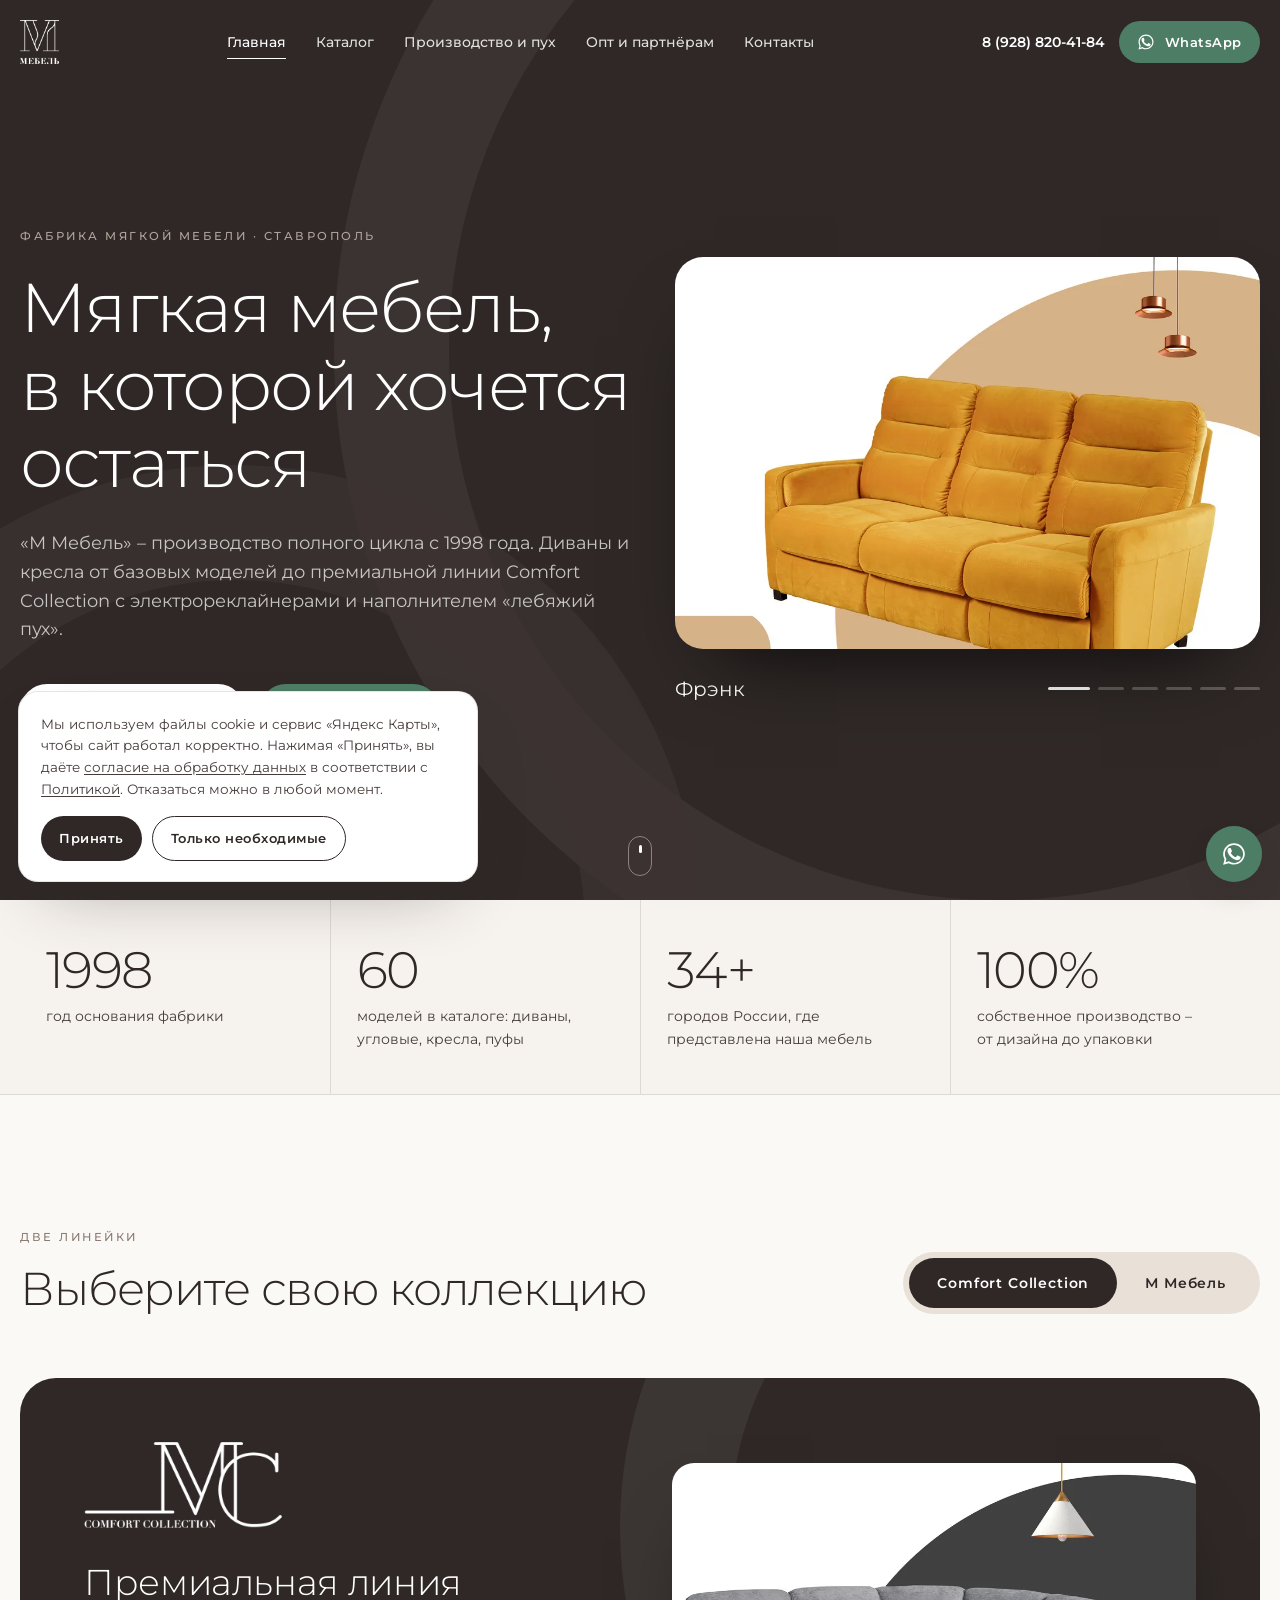
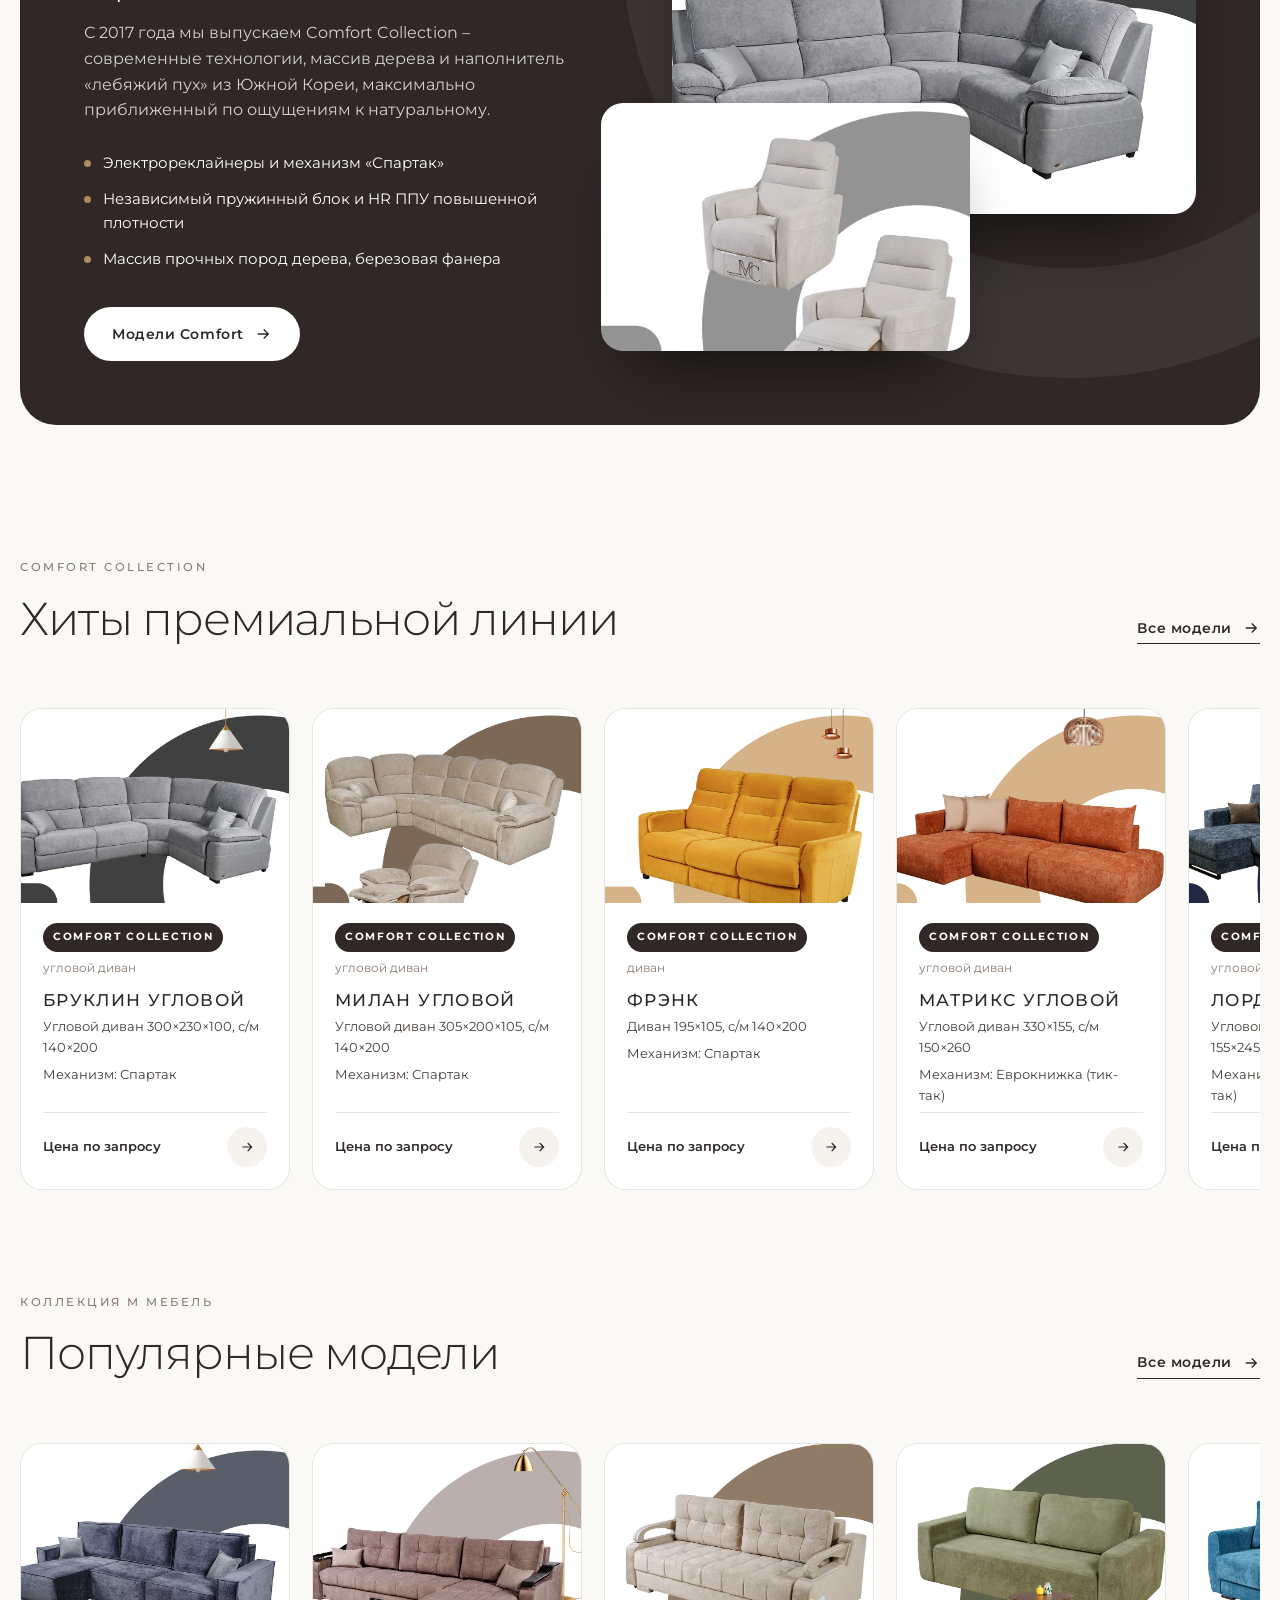
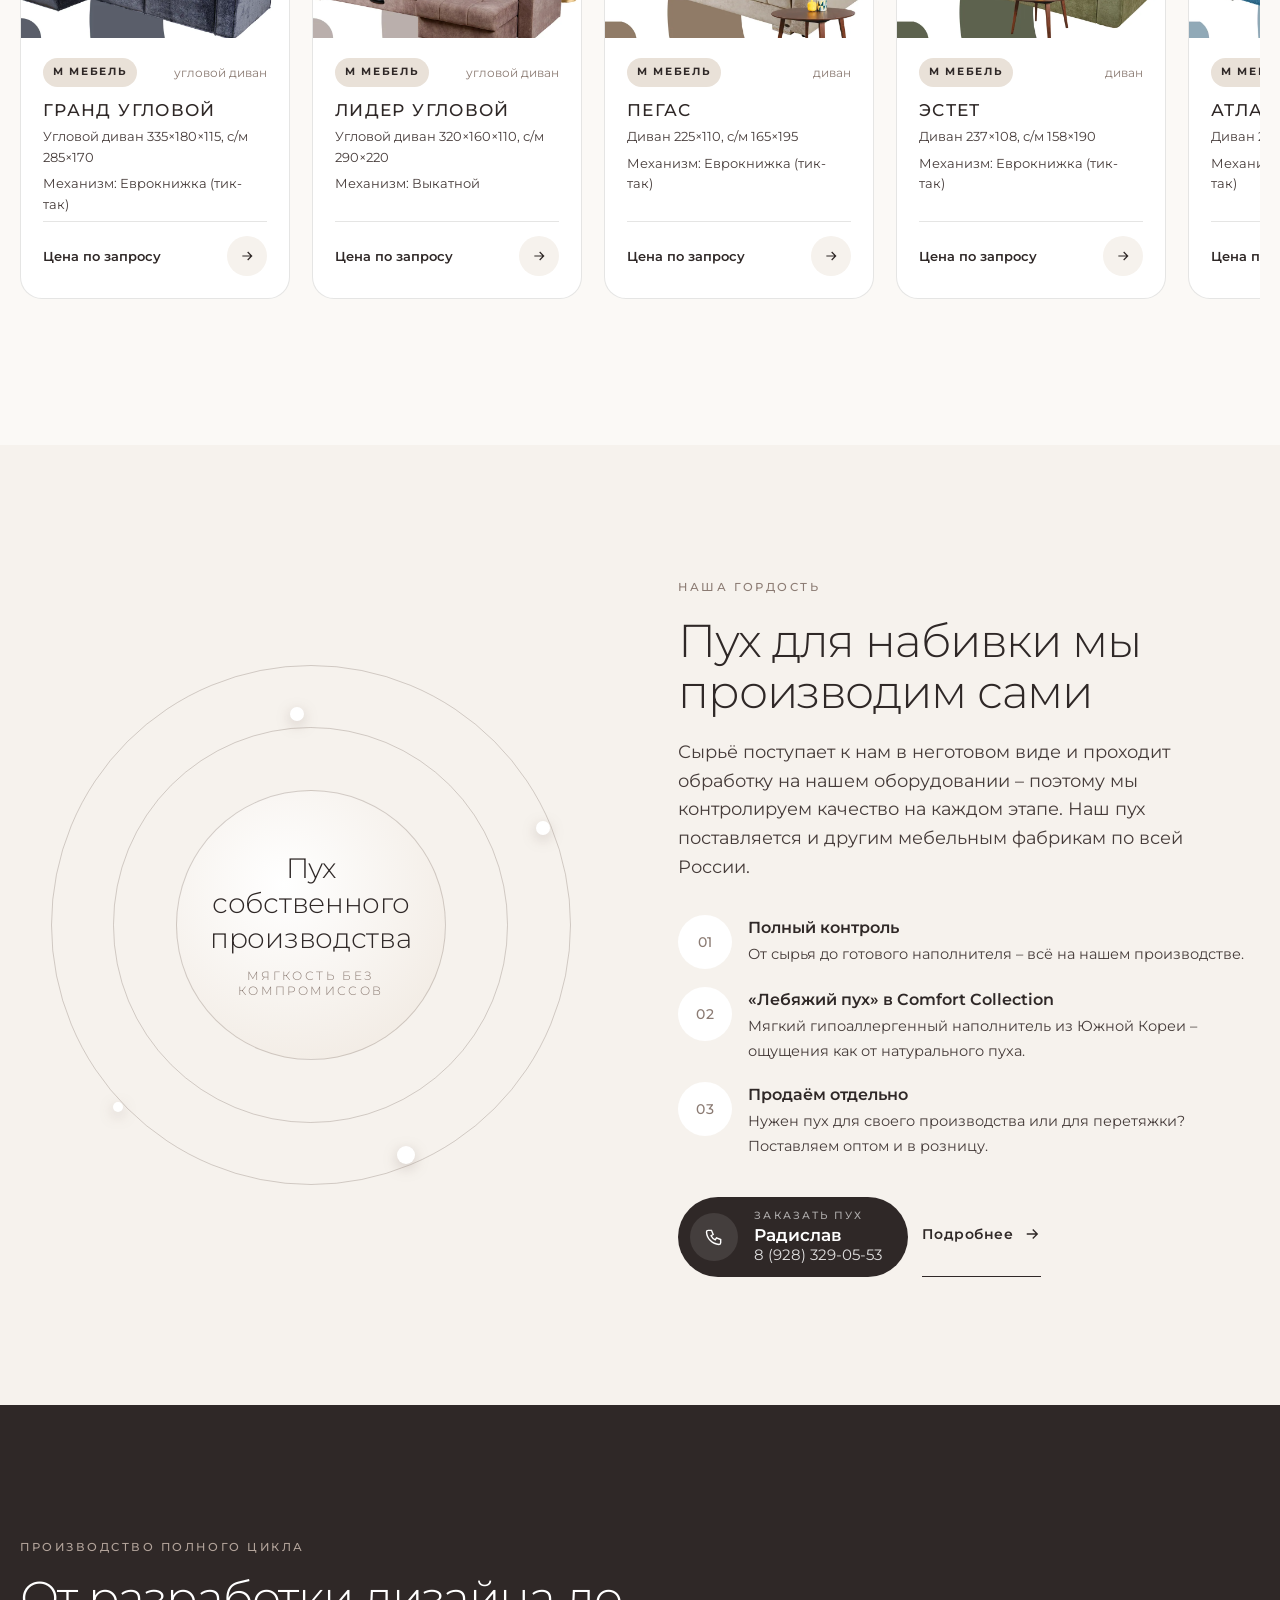
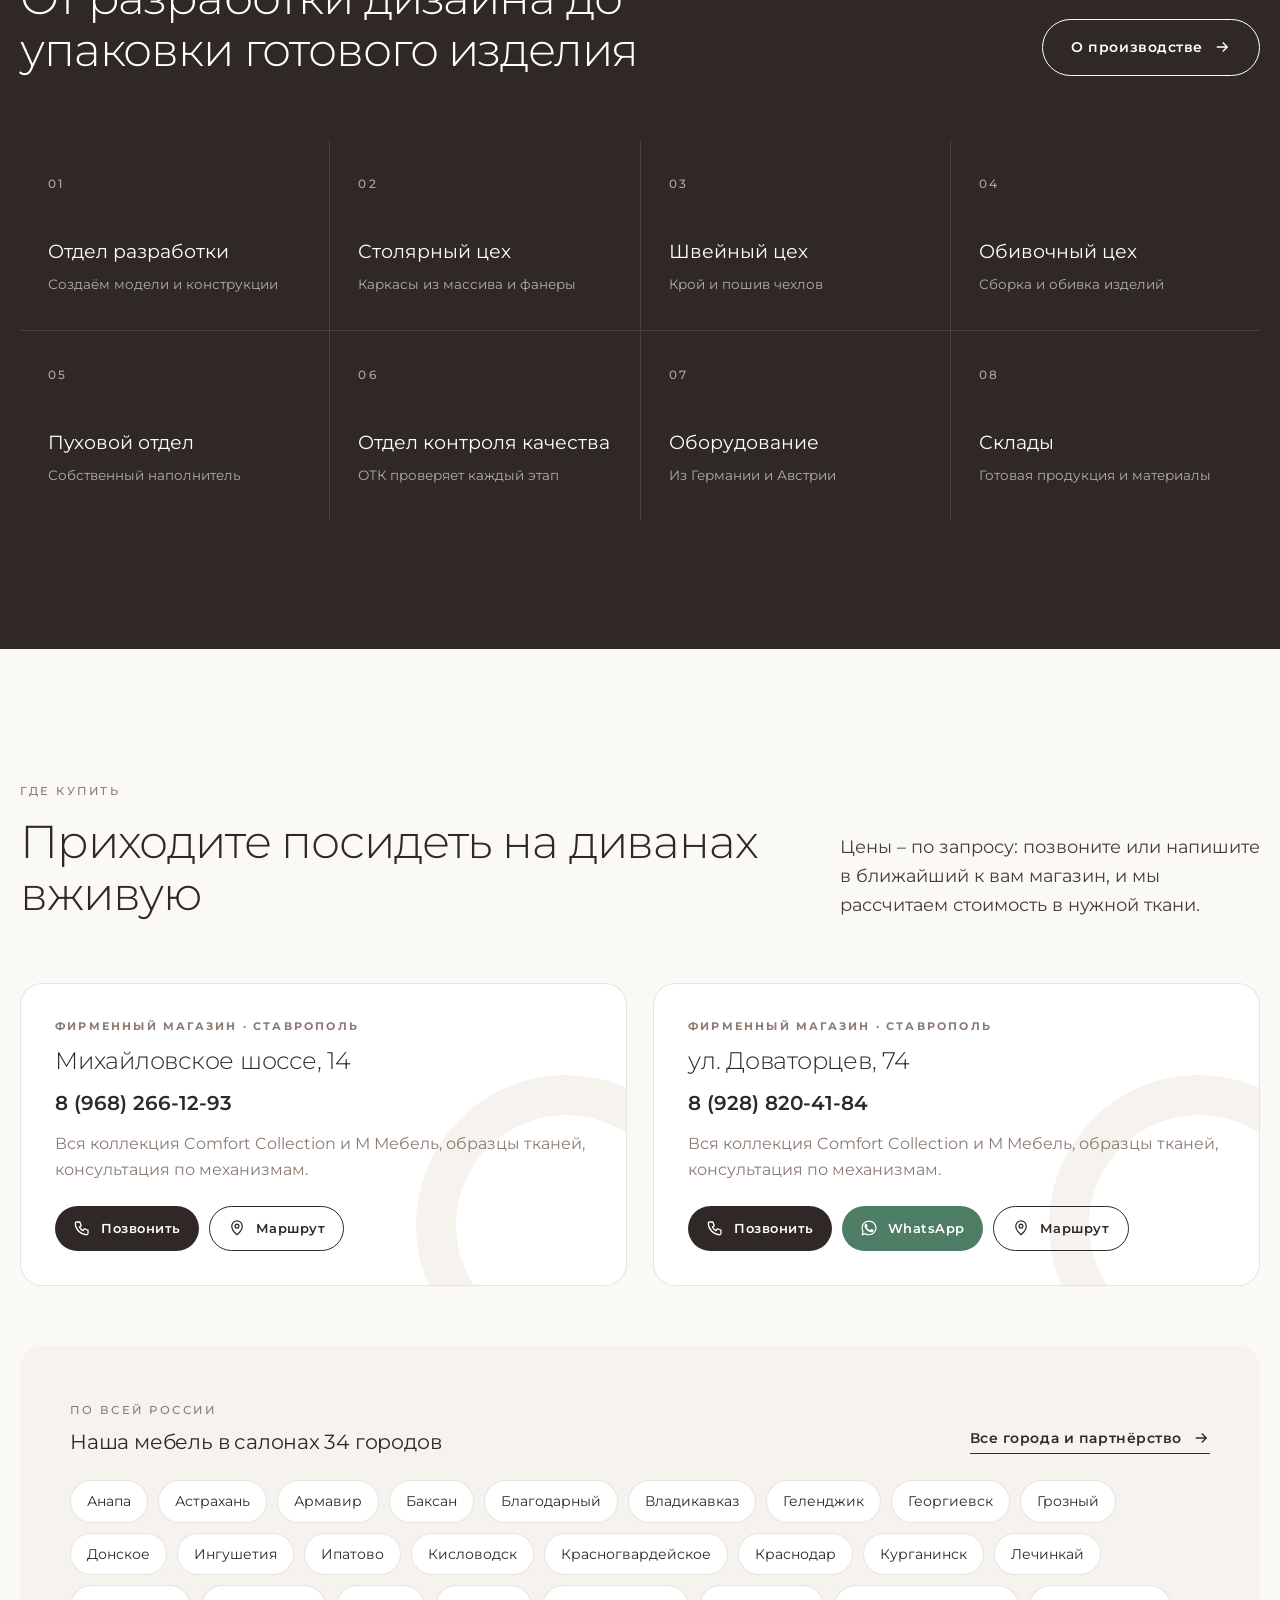
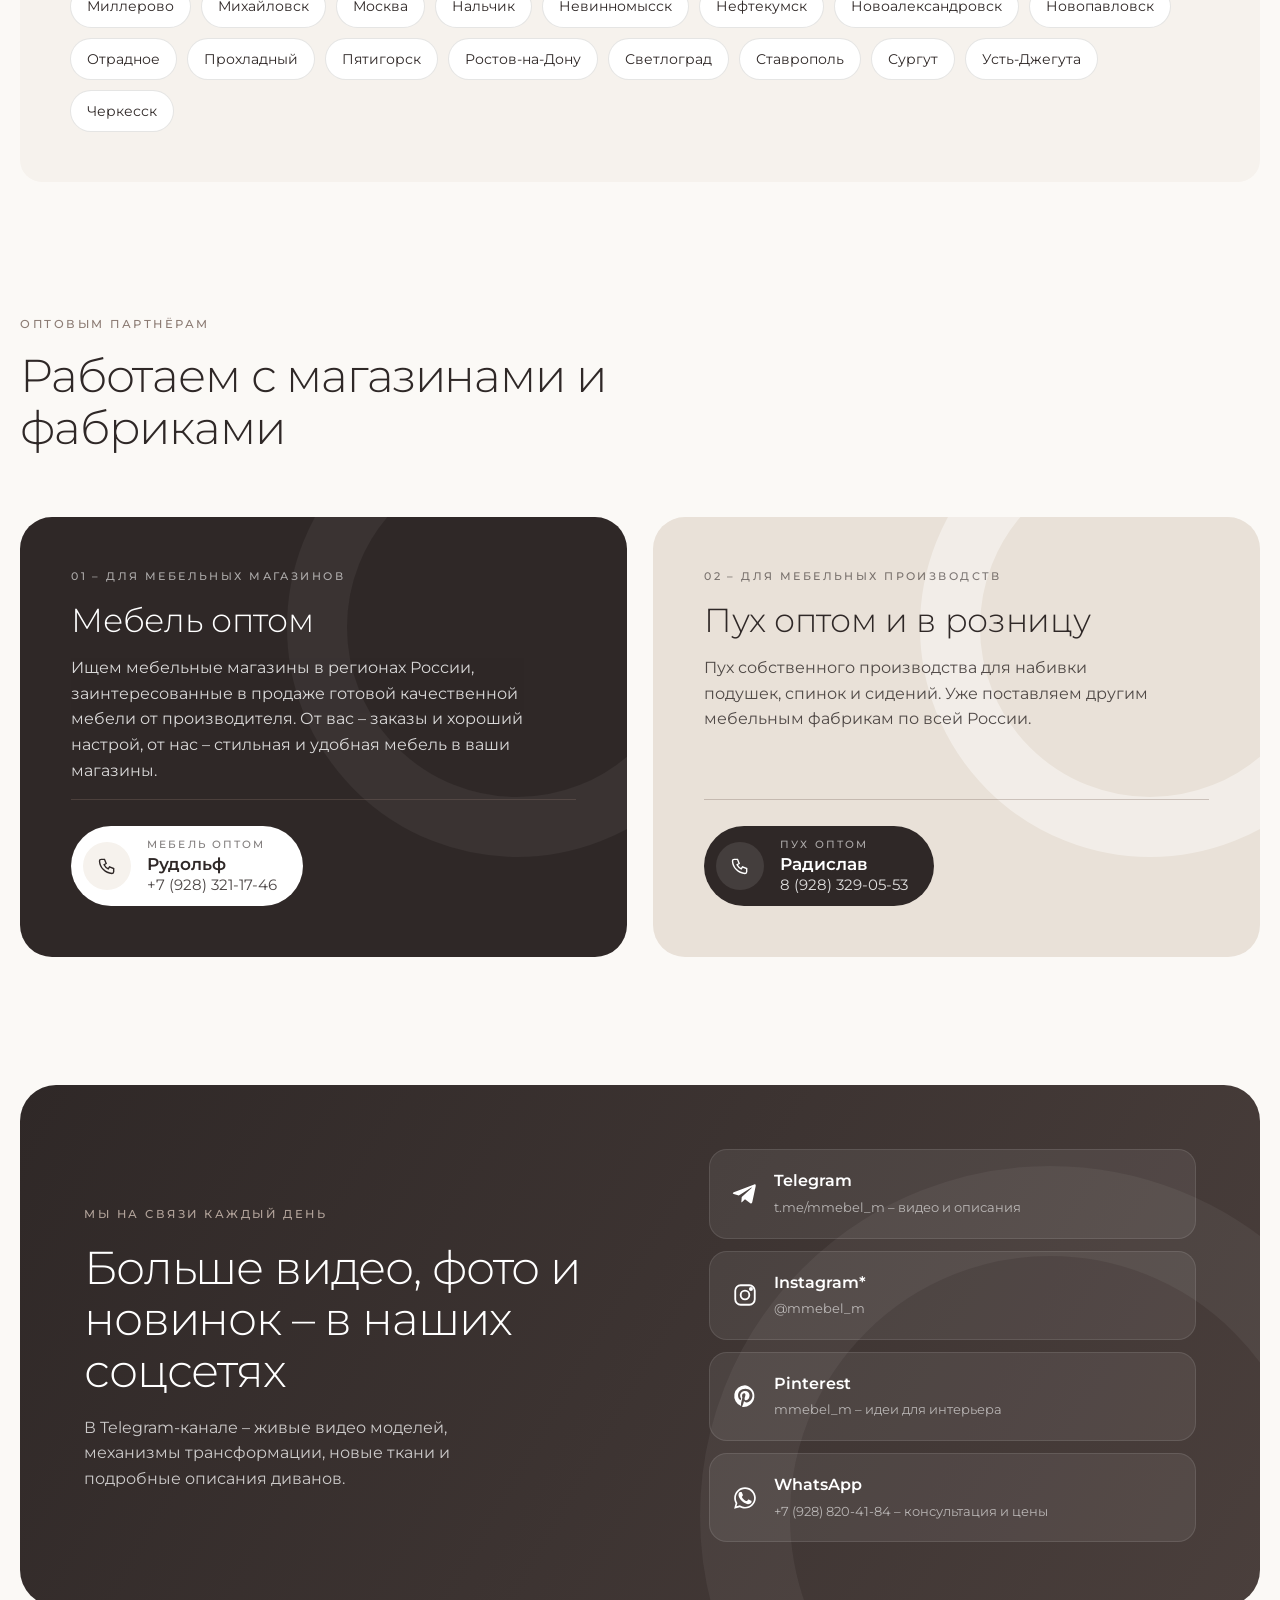
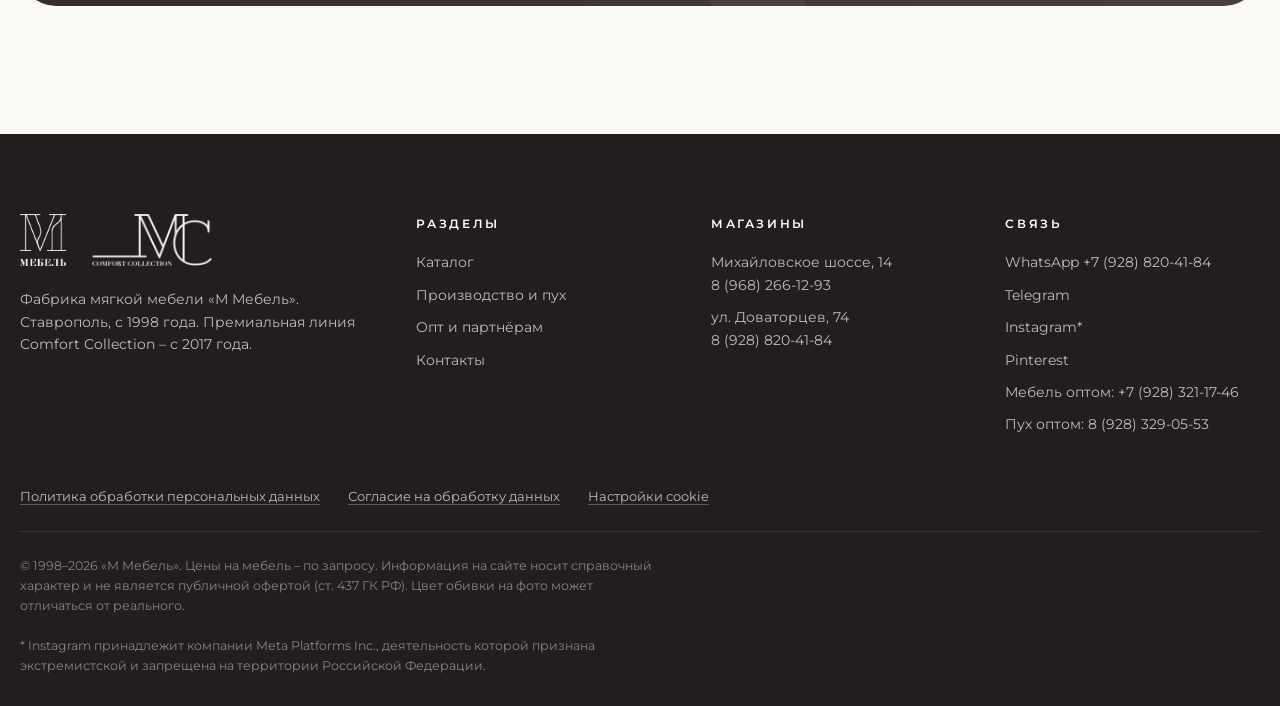
==== commit 5b422f12: "Юридические страницы, баннер cookie, контакты с именем и телефоном - Политика обработки персональных" ====
--- a/docs/index.html
+++ b/docs/index.html
@@ -3,23 +3,21 @@
 <head>
 <meta charset="utf-8">
 <meta name="viewport" content="width=device-width, initial-scale=1">
-<title>М Мебель — фабрика мягкой мебели в Ставрополе | диваны Comfort Collection</title>
+<title>М Мебель – фабрика мягкой мебели в Ставрополе | диваны Comfort Collection</title>
 <meta name="description" content="Фабрика мягкой мебели «М Мебель» в Ставрополе с 1998 года. Диваны, угловые диваны, кресла с электрореклайнерами. Премиальная линия Comfort Collection. Мебель и пух оптом.">
-<meta property="og:title" content="М Мебель — фабрика мягкой мебели в Ставрополе | диваны Comfort Collection">
+<meta property="og:title" content="М Мебель – фабрика мягкой мебели в Ставрополе | диваны Comfort Collection">
 <meta property="og:description" content="Фабрика мягкой мебели «М Мебель» в Ставрополе с 1998 года. Диваны, угловые диваны, кресла с электрореклайнерами. Премиальная линия Comfort Collection. Мебель и пух оптом.">
 <meta property="og:image" content="img/og.jpg">
 <meta property="og:type" content="website">
 <meta name="theme-color" content="#2f2827">
 <link rel="icon" href="img/brand/favicon.png">
-<link rel="preconnect" href="https://fonts.googleapis.com">
-<link rel="preconnect" href="https://fonts.gstatic.com" crossorigin>
-<link href="https://fonts.googleapis.com/css2?family=Montserrat:wght@300;400;500;600;700&display=swap" rel="stylesheet">
-<link rel="stylesheet" href="css/style.css?v=4">
+<link rel="preload" href="fonts/montserrat-cyrillic-wght-normal.woff2" as="font" type="font/woff2" crossorigin>
+<link rel="stylesheet" href="css/style.css?v=5">
 </head>
 <body data-page="index.html">
 <header class="header is-dark">
   <div class="container header-inner">
-    <a class="logo" href="index.html" aria-label="М Мебель — на главную">
+    <a class="logo" href="index.html" aria-label="М Мебель – на главную">
       <img class="l-dark" src="img/brand/mm-dark.png" alt="М Мебель" width="241" height="273">
       <img class="l-light" src="img/brand/mm-light.png" alt="М Мебель" width="241" height="273">
     </a>
@@ -34,8 +32,8 @@
 <div class="mobile-menu">
   <a class="m-link" href="index.html">Главная</a><a class="m-link" href="catalog.html">Каталог</a><a class="m-link" href="production.html">Производство и пух</a><a class="m-link" href="partners.html">Опт и партнёрам</a><a class="m-link" href="contacts.html">Контакты</a>
   <div class="m-foot">
-    <a href="tel:+79288204184">8 (928) 820-41-84 — ул. Доваторцев, 74</a>
-    <a href="tel:+79682661293">8 (968) 266-12-93 — Михайловское ш., 14</a>
+    <a href="tel:+79288204184">8 (928) 820-41-84 – ул. Доваторцев, 74</a>
+    <a href="tel:+79682661293">8 (968) 266-12-93 – Михайловское ш., 14</a>
     <a class="btn btn-wa" href="https://wa.me/79288204184" target="_blank" rel="noopener"><svg viewBox="0 0 24 24" fill="currentColor"><path d="M17.5 14.4c-.3-.1-1.8-.9-2-1-.3-.1-.5-.1-.7.1-.2.3-.8 1-.9 1.2-.2.2-.3.2-.6.1-.3-.1-1.3-.5-2.4-1.5-.9-.8-1.5-1.8-1.7-2.1-.2-.3 0-.5.1-.6l.4-.5c.2-.2.2-.3.3-.5.1-.2 0-.4 0-.5l-.9-2.2c-.2-.6-.5-.5-.7-.5h-.6c-.2 0-.5.1-.8.4-.3.3-1 1-1 2.5s1.1 2.9 1.2 3.1c.1.2 2.1 3.2 5.1 4.5.7.3 1.3.5 1.7.6.7.2 1.4.2 1.9.1.6-.1 1.8-.7 2-1.4.2-.7.2-1.3.2-1.4-.1-.2-.3-.3-.6-.4zM12 2C6.5 2 2 6.5 2 12c0 1.8.5 3.5 1.3 4.9L2 22l5.2-1.4c1.4.8 3.1 1.2 4.8 1.2 5.5 0 10-4.5 10-10S17.5 2 12 2zm0 18.2c-1.6 0-3.1-.4-4.4-1.2l-.3-.2-3.1.8.8-3-.2-.3C4 15.1 3.6 13.6 3.6 12c0-4.6 3.8-8.4 8.4-8.4s8.4 3.8 8.4 8.4-3.8 8.2-8.4 8.2z"/></svg> Написать в WhatsApp</a>
   </div>
 </div><main>
@@ -44,7 +42,7 @@
     <div>
       <span class="eyebrow rv">Фабрика мягкой мебели · Ставрополь</span>
       <h1 class="rv rv-d1" style="margin-top:22px">Мягкая мебель,<br>в которой хочется<br>остаться</h1>
-      <p class="lead rv rv-d2">«М Мебель» — производство полного цикла с 1998 года. Диваны и кресла от базовых моделей до премиальной линии Comfort Collection с электрореклайнерами и наполнителем «лебяжий пух».</p>
+      <p class="lead rv rv-d2">«М Мебель» – производство полного цикла с 1998 года. Диваны и кресла от базовых моделей до премиальной линии Comfort Collection с электрореклайнерами и наполнителем «лебяжий пух».</p>
       <div class="hero-actions rv rv-d3">
         <a class="btn btn-light" href="catalog.html">Смотреть каталог <svg viewBox="0 0 24 24" fill="none" stroke="currentColor" stroke-width="1.8"><path d="M5 12h14M13 6l6 6-6 6"/></svg></a>
         <a class="btn btn-wa" href="https://wa.me/79288204184?text=%D0%97%D0%B4%D1%80%D0%B0%D0%B2%D1%81%D1%82%D0%B2%D1%83%D0%B9%D1%82%D0%B5%21%20%D0%A5%D0%BE%D1%87%D1%83%20%D1%83%D0%B7%D0%BD%D0%B0%D1%82%D1%8C%20%D1%86%D0%B5%D0%BD%D1%83%20%D0%BD%D0%B0%20%D0%B4%D0%B8%D0%B2%D0%B0%D0%BD." target="_blank" rel="noopener"><svg viewBox="0 0 24 24" fill="currentColor"><path d="M17.5 14.4c-.3-.1-1.8-.9-2-1-.3-.1-.5-.1-.7.1-.2.3-.8 1-.9 1.2-.2.2-.3.2-.6.1-.3-.1-1.3-.5-2.4-1.5-.9-.8-1.5-1.8-1.7-2.1-.2-.3 0-.5.1-.6l.4-.5c.2-.2.2-.3.3-.5.1-.2 0-.4 0-.5l-.9-2.2c-.2-.6-.5-.5-.7-.5h-.6c-.2 0-.5.1-.8.4-.3.3-1 1-1 2.5s1.1 2.9 1.2 3.1c.1.2 2.1 3.2 5.1 4.5.7.3 1.3.5 1.7.6.7.2 1.4.2 1.9.1.6-.1 1.8-.7 2-1.4.2-.7.2-1.3.2-1.4-.1-.2-.3-.3-.6-.4zM12 2C6.5 2 2 6.5 2 12c0 1.8.5 3.5 1.3 4.9L2 22l5.2-1.4c1.4.8 3.1 1.2 4.8 1.2 5.5 0 10-4.5 10-10S17.5 2 12 2zm0 18.2c-1.6 0-3.1-.4-4.4-1.2l-.3-.2-3.1.8.8-3-.2-.3C4 15.1 3.6 13.6 3.6 12c0-4.6 3.8-8.4 8.4-8.4s8.4 3.8 8.4 8.4-3.8 8.2-8.4 8.2z"/></svg> Узнать цену</a>
@@ -63,7 +61,7 @@
     <div class="stat rv"><b>1998</b><span>год основания фабрики</span></div>
     <div class="stat rv rv-d1"><b>60</b><span>моделей в каталоге: диваны, угловые, кресла, пуфы</span></div>
     <div class="stat rv rv-d2"><b>34+</b><span>городов России, где представлена наша мебель</span></div>
-    <div class="stat rv rv-d3"><b>100%</b><span>собственное производство — от дизайна до упаковки</span></div>
+    <div class="stat rv rv-d3"><b>100%</b><span>собственное производство – от дизайна до упаковки</span></div>
   </div>
 </section>
 
@@ -83,7 +81,7 @@
         <div class="c-text">
           <img class="c-logo" src="img/brand/mc-light.png" alt="Comfort Collection" width="516" height="222">
           <h3>Премиальная линия</h3>
-          <p>С 2017 года мы выпускаем Comfort Collection — современные технологии, массив дерева и наполнитель «лебяжий пух» из Южной Кореи, максимально приближенный по ощущениям к натуральному.</p>
+          <p>С 2017 года мы выпускаем Comfort Collection – современные технологии, массив дерева и наполнитель «лебяжий пух» из Южной Кореи, максимально приближенный по ощущениям к натуральному.</p>
           <ul>
             <li>Электрореклайнеры и механизм «Спартак»</li>
             <li>Независимый пружинный блок и HR ППУ повышенной плотности</li>
@@ -118,7 +116,7 @@
       <a class="link-arrow" href="catalog.html?c=mc">Все модели <svg viewBox="0 0 24 24" fill="none" stroke="currentColor" stroke-width="1.8"><path d="M5 12h14M13 6l6 6-6 6"/></svg></a>
     </div>
     <div class="rail rv"><a class="card" data-id="bruklin-uglovoy" data-coll="mc" data-type="corner" data-mech="Спартак" data-search="бруклин угловой угловой диван спартак comfort collection" href="catalog.html#bruklin-uglovoy">
-  <div class="card-img"><img src="img/products/01.webp" alt="Угловой диван «Бруклин угловой» — Comfort Collection" loading="lazy" width="1000" height="676"></div>
+  <div class="card-img"><img src="img/products/01.webp" alt="Угловой диван «Бруклин угловой» – Comfort Collection" loading="lazy" width="1000" height="676"></div>
   <div class="card-body">
     <div class="card-top"><span class="badge mc">Comfort Collection</span><span class="card-type">угловой диван</span></div>
     <h3>Бруклин угловой</h3>
@@ -127,7 +125,7 @@
     <div class="price"><b>Цена по запросу</b><span class="more"><svg viewBox="0 0 24 24" fill="none" stroke="currentColor" stroke-width="1.8"><path d="M5 12h14M13 6l6 6-6 6"/></svg></span></div>
   </div>
 </a><a class="card" data-id="milan-uglovoy" data-coll="mc" data-type="corner" data-mech="Спартак" data-search="милан угловой угловой диван спартак comfort collection" href="catalog.html#milan-uglovoy">
-  <div class="card-img"><img src="img/products/03.webp" alt="Угловой диван «Милан угловой» — Comfort Collection" loading="lazy" width="1000" height="676"></div>
+  <div class="card-img"><img src="img/products/03.webp" alt="Угловой диван «Милан угловой» – Comfort Collection" loading="lazy" width="1000" height="676"></div>
   <div class="card-body">
     <div class="card-top"><span class="badge mc">Comfort Collection</span><span class="card-type">угловой диван</span></div>
     <h3>Милан угловой</h3>
@@ -136,7 +134,7 @@
     <div class="price"><b>Цена по запросу</b><span class="more"><svg viewBox="0 0 24 24" fill="none" stroke="currentColor" stroke-width="1.8"><path d="M5 12h14M13 6l6 6-6 6"/></svg></span></div>
   </div>
 </a><a class="card" data-id="frenk" data-coll="mc" data-type="sofa" data-mech="Спартак" data-search="фрэнк диван спартак comfort collection" href="catalog.html#frenk">
-  <div class="card-img"><img src="img/products/05.webp" alt="Диван «Фрэнк» — Comfort Collection" loading="lazy" width="1000" height="676"></div>
+  <div class="card-img"><img src="img/products/05.webp" alt="Диван «Фрэнк» – Comfort Collection" loading="lazy" width="1000" height="676"></div>
   <div class="card-body">
     <div class="card-top"><span class="badge mc">Comfort Collection</span><span class="card-type">диван</span></div>
     <h3>Фрэнк</h3>
@@ -145,7 +143,7 @@
     <div class="price"><b>Цена по запросу</b><span class="more"><svg viewBox="0 0 24 24" fill="none" stroke="currentColor" stroke-width="1.8"><path d="M5 12h14M13 6l6 6-6 6"/></svg></span></div>
   </div>
 </a><a class="card" data-id="matriks-uglovoy" data-coll="mc" data-type="corner" data-mech="Еврокнижка (тик-так)" data-search="матрикс угловой угловой диван еврокнижка (тик-так) comfort collection" href="catalog.html#matriks-uglovoy">
-  <div class="card-img"><img src="img/products/07.webp" alt="Угловой диван «Матрикс угловой» — Comfort Collection" loading="lazy" width="1000" height="676"></div>
+  <div class="card-img"><img src="img/products/07.webp" alt="Угловой диван «Матрикс угловой» – Comfort Collection" loading="lazy" width="1000" height="676"></div>
   <div class="card-body">
     <div class="card-top"><span class="badge mc">Comfort Collection</span><span class="card-type">угловой диван</span></div>
     <h3>Матрикс угловой</h3>
@@ -154,7 +152,7 @@
     <div class="price"><b>Цена по запросу</b><span class="more"><svg viewBox="0 0 24 24" fill="none" stroke="currentColor" stroke-width="1.8"><path d="M5 12h14M13 6l6 6-6 6"/></svg></span></div>
   </div>
 </a><a class="card" data-id="lord-uglovoy" data-coll="mc" data-type="corner" data-mech="Еврокнижка (тик-так)" data-search="лорд угловой угловой диван еврокнижка (тик-так) comfort collection" href="catalog.html#lord-uglovoy">
-  <div class="card-img"><img src="img/products/13.webp" alt="Угловой диван «Лорд угловой» — Comfort Collection" loading="lazy" width="1000" height="676"></div>
+  <div class="card-img"><img src="img/products/13.webp" alt="Угловой диван «Лорд угловой» – Comfort Collection" loading="lazy" width="1000" height="676"></div>
   <div class="card-body">
     <div class="card-top"><span class="badge mc">Comfort Collection</span><span class="card-type">угловой диван</span></div>
     <h3>Лорд угловой</h3>
@@ -163,7 +161,7 @@
     <div class="price"><b>Цена по запросу</b><span class="more"><svg viewBox="0 0 24 24" fill="none" stroke="currentColor" stroke-width="1.8"><path d="M5 12h14M13 6l6 6-6 6"/></svg></span></div>
   </div>
 </a><a class="card" data-id="oskar" data-coll="mc" data-type="sofa" data-mech="Еврокнижка (тик-так)" data-search="оскар диван еврокнижка (тик-так) comfort collection" href="catalog.html#oskar">
-  <div class="card-img"><img src="img/products/19.webp" alt="Диван «Оскар» — Comfort Collection" loading="lazy" width="1000" height="676"></div>
+  <div class="card-img"><img src="img/products/19.webp" alt="Диван «Оскар» – Comfort Collection" loading="lazy" width="1000" height="676"></div>
   <div class="card-body">
     <div class="card-top"><span class="badge mc">Comfort Collection</span><span class="card-type">диван</span></div>
     <h3>Оскар</h3>
@@ -177,7 +175,7 @@
       <a class="link-arrow" href="catalog.html?c=mm">Все модели <svg viewBox="0 0 24 24" fill="none" stroke="currentColor" stroke-width="1.8"><path d="M5 12h14M13 6l6 6-6 6"/></svg></a>
     </div>
     <div class="rail rv"><a class="card" data-id="grand-uglovoy" data-coll="mm" data-type="corner" data-mech="Еврокнижка (тик-так)" data-search="гранд угловой угловой диван еврокнижка (тик-так) м мебель" href="catalog.html#grand-uglovoy">
-  <div class="card-img"><img src="img/products/21.webp" alt="Угловой диван «Гранд угловой» — М Мебель" loading="lazy" width="1000" height="676"></div>
+  <div class="card-img"><img src="img/products/21.webp" alt="Угловой диван «Гранд угловой» – М Мебель" loading="lazy" width="1000" height="676"></div>
   <div class="card-body">
     <div class="card-top"><span class="badge mm">М Мебель</span><span class="card-type">угловой диван</span></div>
     <h3>Гранд угловой</h3>
@@ -186,7 +184,7 @@
     <div class="price"><b>Цена по запросу</b><span class="more"><svg viewBox="0 0 24 24" fill="none" stroke="currentColor" stroke-width="1.8"><path d="M5 12h14M13 6l6 6-6 6"/></svg></span></div>
   </div>
 </a><a class="card" data-id="lider-uglovoy" data-coll="mm" data-type="corner" data-mech="Выкатной" data-search="лидер угловой угловой диван выкатной м мебель" href="catalog.html#lider-uglovoy">
-  <div class="card-img"><img src="img/products/25.webp" alt="Угловой диван «Лидер угловой» — М Мебель" loading="lazy" width="1000" height="676"></div>
+  <div class="card-img"><img src="img/products/25.webp" alt="Угловой диван «Лидер угловой» – М Мебель" loading="lazy" width="1000" height="676"></div>
   <div class="card-body">
     <div class="card-top"><span class="badge mm">М Мебель</span><span class="card-type">угловой диван</span></div>
     <h3>Лидер угловой</h3>
@@ -195,7 +193,7 @@
     <div class="price"><b>Цена по запросу</b><span class="more"><svg viewBox="0 0 24 24" fill="none" stroke="currentColor" stroke-width="1.8"><path d="M5 12h14M13 6l6 6-6 6"/></svg></span></div>
   </div>
 </a><a class="card" data-id="pegas" data-coll="mm" data-type="sofa" data-mech="Еврокнижка (тик-так)" data-search="пегас диван еврокнижка (тик-так) м мебель" href="catalog.html#pegas">
-  <div class="card-img"><img src="img/products/33.webp" alt="Диван «Пегас» — М Мебель" loading="lazy" width="1000" height="676"></div>
+  <div class="card-img"><img src="img/products/33.webp" alt="Диван «Пегас» – М Мебель" loading="lazy" width="1000" height="676"></div>
   <div class="card-body">
     <div class="card-top"><span class="badge mm">М Мебель</span><span class="card-type">диван</span></div>
     <h3>Пегас</h3>
@@ -204,7 +202,7 @@
     <div class="price"><b>Цена по запросу</b><span class="more"><svg viewBox="0 0 24 24" fill="none" stroke="currentColor" stroke-width="1.8"><path d="M5 12h14M13 6l6 6-6 6"/></svg></span></div>
   </div>
 </a><a class="card" data-id="estet" data-coll="mm" data-type="sofa" data-mech="Еврокнижка (тик-так)" data-search="эстет диван еврокнижка (тик-так) м мебель" href="catalog.html#estet">
-  <div class="card-img"><img src="img/products/42.webp" alt="Диван «Эстет» — М Мебель" loading="lazy" width="1000" height="676"></div>
+  <div class="card-img"><img src="img/products/42.webp" alt="Диван «Эстет» – М Мебель" loading="lazy" width="1000" height="676"></div>
   <div class="card-body">
     <div class="card-top"><span class="badge mm">М Мебель</span><span class="card-type">диван</span></div>
     <h3>Эстет</h3>
@@ -213,7 +211,7 @@
     <div class="price"><b>Цена по запросу</b><span class="more"><svg viewBox="0 0 24 24" fill="none" stroke="currentColor" stroke-width="1.8"><path d="M5 12h14M13 6l6 6-6 6"/></svg></span></div>
   </div>
 </a><a class="card" data-id="atlant" data-coll="mm" data-type="sofa" data-mech="Еврокнижка (тик-так)" data-search="атлант диван еврокнижка (тик-так) м мебель" href="catalog.html#atlant">
-  <div class="card-img"><img src="img/products/47.webp" alt="Диван «Атлант» — М Мебель" loading="lazy" width="1000" height="676"></div>
+  <div class="card-img"><img src="img/products/47.webp" alt="Диван «Атлант» – М Мебель" loading="lazy" width="1000" height="676"></div>
   <div class="card-body">
     <div class="card-top"><span class="badge mm">М Мебель</span><span class="card-type">диван</span></div>
     <h3>Атлант</h3>
@@ -222,7 +220,7 @@
     <div class="price"><b>Цена по запросу</b><span class="more"><svg viewBox="0 0 24 24" fill="none" stroke="currentColor" stroke-width="1.8"><path d="M5 12h14M13 6l6 6-6 6"/></svg></span></div>
   </div>
 </a><a class="card" data-id="martin" data-coll="mm" data-type="sofa" data-mech="Книжка" data-search="мартин диван книжка м мебель" href="catalog.html#martin">
-  <div class="card-img"><img src="img/products/56.webp" alt="Диван «Мартин» — М Мебель" loading="lazy" width="1000" height="676"></div>
+  <div class="card-img"><img src="img/products/56.webp" alt="Диван «Мартин» – М Мебель" loading="lazy" width="1000" height="676"></div>
   <div class="card-body">
     <div class="card-top"><span class="badge mm">М Мебель</span><span class="card-type">диван</span></div>
     <h3>Мартин</h3>
@@ -245,14 +243,14 @@
     <div>
       <span class="eyebrow">Наша гордость</span>
       <h2 style="margin:16px 0 20px">Пух для набивки мы производим сами</h2>
-      <p class="lead">Сырьё поступает к нам в неготовом виде и проходит обработку на нашем оборудовании — поэтому мы контролируем качество на каждом этапе. Наш пух поставляется и другим мебельным фабрикам по всей России.</p>
+      <p class="lead">Сырьё поступает к нам в неготовом виде и проходит обработку на нашем оборудовании – поэтому мы контролируем качество на каждом этапе. Наш пух поставляется и другим мебельным фабрикам по всей России.</p>
       <div class="down-points">
-        <div><i>01</i><p><b>Полный контроль</b><span>От сырья до готового наполнителя — всё на нашем производстве.</span></p></div>
-        <div><i>02</i><p><b>«Лебяжий пух» в Comfort Collection</b><span>Мягкий гипоаллергенный наполнитель из Южной Кореи — ощущения как от натурального пуха.</span></p></div>
+        <div><i>01</i><p><b>Полный контроль</b><span>От сырья до готового наполнителя – всё на нашем производстве.</span></p></div>
+        <div><i>02</i><p><b>«Лебяжий пух» в Comfort Collection</b><span>Мягкий гипоаллергенный наполнитель из Южной Кореи – ощущения как от натурального пуха.</span></p></div>
         <div><i>03</i><p><b>Продаём отдельно</b><span>Нужен пух для своего производства или для перетяжки? Поставляем оптом и в розницу.</span></p></div>
       </div>
       <div class="hero-actions">
-        <a class="btn btn-dark" href="tel:+79283290553"><svg viewBox="0 0 24 24" fill="none" stroke="currentColor" stroke-width="1.7"><path d="M5 4h4l2 5-2.5 1.5a11 11 0 0 0 5 5L15 13l5 2v4a2 2 0 0 1-2 2A16 16 0 0 1 3 6a2 2 0 0 1 2-2"/></svg> Заказать пух</a>
+        <a class="person dark" href="tel:+79283290553" aria-label="Позвонить: Радислав, 8 (928) 329-05-53"><span class="p-ic"><svg viewBox="0 0 24 24" fill="none" stroke="currentColor" stroke-width="1.7"><path d="M5 4h4l2 5-2.5 1.5a11 11 0 0 0 5 5L15 13l5 2v4a2 2 0 0 1-2 2A16 16 0 0 1 3 6a2 2 0 0 1 2-2"/></svg></span><span class="p-txt"><small>Заказать пух</small><b>Радислав</b><span>8 (928) 329-05-53</span></span></a>
         <a class="link-arrow" href="production.html#down">Подробнее <svg viewBox="0 0 24 24" fill="none" stroke="currentColor" stroke-width="1.8"><path d="M5 12h14M13 6l6 6-6 6"/></svg></a>
       </div>
     </div>
@@ -282,7 +280,7 @@
   <div class="container">
     <div class="section-head">
       <div><span class="eyebrow">Где купить</span><h2>Приходите посидеть на диванах вживую</h2></div>
-      <p class="lead" style="max-width:420px">Цены — по запросу: позвоните или напишите в ближайший к вам магазин, и мы рассчитаем стоимость в нужной ткани.</p>
+      <p class="lead" style="max-width:420px">Цены – по запросу: позвоните или напишите в ближайший к вам магазин, и мы рассчитаем стоимость в нужной ткани.</p>
     </div>
     <div class="where-grid">
       <div class="store rv">
@@ -322,16 +320,16 @@
     <div class="section-head"><div><span class="eyebrow">Оптовым партнёрам</span><h2>Работаем с магазинами и фабриками</h2></div></div>
     <div class="b2b-grid">
       <div class="b2b dark rv">
-        <span class="num">01 — ДЛЯ МЕБЕЛЬНЫХ МАГАЗИНОВ</span>
+        <span class="num">01 – ДЛЯ МЕБЕЛЬНЫХ МАГАЗИНОВ</span>
         <h3>Мебель оптом</h3>
-        <p>Ищем мебельные магазины в регионах России, заинтересованные в продаже готовой качественной мебели от производителя. От вас — заказы и хороший настрой, от нас — стильная и удобная мебель в ваши магазины.</p>
-        <div class="who"><div><b>Рудольф</b></div><a class="btn btn-light" href="tel:+79283211746"><svg viewBox="0 0 24 24" fill="none" stroke="currentColor" stroke-width="1.7"><path d="M5 4h4l2 5-2.5 1.5a11 11 0 0 0 5 5L15 13l5 2v4a2 2 0 0 1-2 2A16 16 0 0 1 3 6a2 2 0 0 1 2-2"/></svg> +7 (928) 321-17-46</a></div>
+        <p>Ищем мебельные магазины в регионах России, заинтересованные в продаже готовой качественной мебели от производителя. От вас – заказы и хороший настрой, от нас – стильная и удобная мебель в ваши магазины.</p>
+        <div class="who"><a class="person light" href="tel:+79283211746" aria-label="Позвонить: Рудольф, +7 (928) 321-17-46"><span class="p-ic"><svg viewBox="0 0 24 24" fill="none" stroke="currentColor" stroke-width="1.7"><path d="M5 4h4l2 5-2.5 1.5a11 11 0 0 0 5 5L15 13l5 2v4a2 2 0 0 1-2 2A16 16 0 0 1 3 6a2 2 0 0 1 2-2"/></svg></span><span class="p-txt"><small>Мебель оптом</small><b>Рудольф</b><span>+7 (928) 321-17-46</span></span></a></div>
       </div>
       <div class="b2b sand rv rv-d1">
-        <span class="num">02 — ДЛЯ МЕБЕЛЬНЫХ ПРОИЗВОДСТВ</span>
+        <span class="num">02 – ДЛЯ МЕБЕЛЬНЫХ ПРОИЗВОДСТВ</span>
         <h3>Пух оптом и в розницу</h3>
         <p>Пух собственного производства для набивки подушек, спинок и сидений. Уже поставляем другим мебельным фабрикам по всей России.</p>
-        <div class="who"><div><b>Радислав</b></div><a class="btn btn-dark" href="tel:+79283290553"><svg viewBox="0 0 24 24" fill="none" stroke="currentColor" stroke-width="1.7"><path d="M5 4h4l2 5-2.5 1.5a11 11 0 0 0 5 5L15 13l5 2v4a2 2 0 0 1-2 2A16 16 0 0 1 3 6a2 2 0 0 1 2-2"/></svg> 8 (928) 329-05-53</a></div>
+        <div class="who"><a class="person dark" href="tel:+79283290553" aria-label="Позвонить: Радислав, 8 (928) 329-05-53"><span class="p-ic"><svg viewBox="0 0 24 24" fill="none" stroke="currentColor" stroke-width="1.7"><path d="M5 4h4l2 5-2.5 1.5a11 11 0 0 0 5 5L15 13l5 2v4a2 2 0 0 1-2 2A16 16 0 0 1 3 6a2 2 0 0 1 2-2"/></svg></span><span class="p-txt"><small>Пух оптом</small><b>Радислав</b><span>8 (928) 329-05-53</span></span></a></div>
       </div>
     </div>
   </div>
@@ -342,14 +340,14 @@
     <div class="social-card rv">
       <div style="position:relative;z-index:1">
         <span class="eyebrow" style="color:var(--taupe-2)">Мы на связи каждый день</span>
-        <h2 style="margin:16px 0 18px">Больше видео, фото и новинок — в наших соцсетях</h2>
-        <p style="opacity:.75;max-width:460px">В Telegram-канале — живые видео моделей, механизмы трансформации, новые ткани и подробные описания диванов.</p>
+        <h2 style="margin:16px 0 18px">Больше видео, фото и новинок – в наших соцсетях</h2>
+        <p style="opacity:.75;max-width:460px">В Telegram-канале – живые видео моделей, механизмы трансформации, новые ткани и подробные описания диванов.</p>
       </div>
       <div class="social-links">
-        <a href="https://t.me/mmebel_m" target="_blank" rel="noopener"><svg viewBox="0 0 24 24" fill="currentColor"><path d="M21.9 4.6 18.7 19.7c-.2 1.1-.9 1.3-1.8.8l-4.9-3.6-2.4 2.3c-.3.3-.5.5-1 .5l.4-5 9.1-8.2c.4-.4-.1-.6-.6-.2L6.3 13.4l-4.8-1.5c-1-.3-1.1-1 .2-1.5L20.5 3.2c.9-.3 1.6.2 1.4 1.4z"/></svg><div><b>Telegram</b><small>t.me/mmebel_m — видео и описания</small></div></a>
-        <a href="https://instagram.com/mmebel_m" target="_blank" rel="noopener"><svg viewBox="0 0 24 24" fill="none" stroke="currentColor" stroke-width="1.7"><rect x="3" y="3" width="18" height="18" rx="5"/><circle cx="12" cy="12" r="4"/><circle cx="17.5" cy="6.5" r="1" fill="currentColor"/></svg><div><b>Instagram</b><small>@mmebel_m</small></div></a>
-        <a href="https://pinterest.com/mmebel_m" target="_blank" rel="noopener"><svg viewBox="0 0 24 24" fill="currentColor"><path d="M12 2a10 10 0 0 0-3.6 19.3c-.1-.8-.2-2 0-2.9l1.2-5s-.3-.6-.3-1.5c0-1.4.8-2.4 1.8-2.4.9 0 1.3.6 1.3 1.4 0 .9-.5 2.1-.8 3.3-.2 1 .5 1.8 1.5 1.8 1.8 0 3.1-1.9 3.1-4.6 0-2.4-1.7-4.1-4.2-4.1-2.9 0-4.5 2.1-4.5 4.4 0 .9.3 1.8.8 2.3.1.1.1.2.1.3l-.3 1.2c0 .2-.2.3-.4.2-1.3-.6-2.1-2.5-2.1-4 0-3.3 2.4-6.3 6.9-6.3 3.6 0 6.4 2.6 6.4 6 0 3.6-2.3 6.5-5.4 6.5-1.1 0-2.1-.6-2.4-1.2l-.7 2.5c-.2.9-.9 2.1-1.3 2.8A10 10 0 1 0 12 2z"/></svg><div><b>Pinterest</b><small>mmebel_m — идеи для интерьера</small></div></a>
-        <a href="https://wa.me/79288204184" target="_blank" rel="noopener"><svg viewBox="0 0 24 24" fill="currentColor"><path d="M17.5 14.4c-.3-.1-1.8-.9-2-1-.3-.1-.5-.1-.7.1-.2.3-.8 1-.9 1.2-.2.2-.3.2-.6.1-.3-.1-1.3-.5-2.4-1.5-.9-.8-1.5-1.8-1.7-2.1-.2-.3 0-.5.1-.6l.4-.5c.2-.2.2-.3.3-.5.1-.2 0-.4 0-.5l-.9-2.2c-.2-.6-.5-.5-.7-.5h-.6c-.2 0-.5.1-.8.4-.3.3-1 1-1 2.5s1.1 2.9 1.2 3.1c.1.2 2.1 3.2 5.1 4.5.7.3 1.3.5 1.7.6.7.2 1.4.2 1.9.1.6-.1 1.8-.7 2-1.4.2-.7.2-1.3.2-1.4-.1-.2-.3-.3-.6-.4zM12 2C6.5 2 2 6.5 2 12c0 1.8.5 3.5 1.3 4.9L2 22l5.2-1.4c1.4.8 3.1 1.2 4.8 1.2 5.5 0 10-4.5 10-10S17.5 2 12 2zm0 18.2c-1.6 0-3.1-.4-4.4-1.2l-.3-.2-3.1.8.8-3-.2-.3C4 15.1 3.6 13.6 3.6 12c0-4.6 3.8-8.4 8.4-8.4s8.4 3.8 8.4 8.4-3.8 8.2-8.4 8.2z"/></svg><div><b>WhatsApp</b><small>+7 (928) 820-41-84 — консультация и цены</small></div></a>
+        <a href="https://t.me/mmebel_m" target="_blank" rel="noopener"><svg viewBox="0 0 24 24" fill="currentColor"><path d="M21.9 4.6 18.7 19.7c-.2 1.1-.9 1.3-1.8.8l-4.9-3.6-2.4 2.3c-.3.3-.5.5-1 .5l.4-5 9.1-8.2c.4-.4-.1-.6-.6-.2L6.3 13.4l-4.8-1.5c-1-.3-1.1-1 .2-1.5L20.5 3.2c.9-.3 1.6.2 1.4 1.4z"/></svg><div><b>Telegram</b><small>t.me/mmebel_m – видео и описания</small></div></a>
+        <a href="https://instagram.com/mmebel_m" target="_blank" rel="noopener"><svg viewBox="0 0 24 24" fill="none" stroke="currentColor" stroke-width="1.7"><rect x="3" y="3" width="18" height="18" rx="5"/><circle cx="12" cy="12" r="4"/><circle cx="17.5" cy="6.5" r="1" fill="currentColor"/></svg><div><b>Instagram*</b><small>@mmebel_m</small></div></a>
+        <a href="https://pinterest.com/mmebel_m" target="_blank" rel="noopener"><svg viewBox="0 0 24 24" fill="currentColor"><path d="M12 2a10 10 0 0 0-3.6 19.3c-.1-.8-.2-2 0-2.9l1.2-5s-.3-.6-.3-1.5c0-1.4.8-2.4 1.8-2.4.9 0 1.3.6 1.3 1.4 0 .9-.5 2.1-.8 3.3-.2 1 .5 1.8 1.5 1.8 1.8 0 3.1-1.9 3.1-4.6 0-2.4-1.7-4.1-4.2-4.1-2.9 0-4.5 2.1-4.5 4.4 0 .9.3 1.8.8 2.3.1.1.1.2.1.3l-.3 1.2c0 .2-.2.3-.4.2-1.3-.6-2.1-2.5-2.1-4 0-3.3 2.4-6.3 6.9-6.3 3.6 0 6.4 2.6 6.4 6 0 3.6-2.3 6.5-5.4 6.5-1.1 0-2.1-.6-2.4-1.2l-.7 2.5c-.2.9-.9 2.1-1.3 2.8A10 10 0 1 0 12 2z"/></svg><div><b>Pinterest</b><small>mmebel_m – идеи для интерьера</small></div></a>
+        <a href="https://wa.me/79288204184" target="_blank" rel="noopener"><svg viewBox="0 0 24 24" fill="currentColor"><path d="M17.5 14.4c-.3-.1-1.8-.9-2-1-.3-.1-.5-.1-.7.1-.2.3-.8 1-.9 1.2-.2.2-.3.2-.6.1-.3-.1-1.3-.5-2.4-1.5-.9-.8-1.5-1.8-1.7-2.1-.2-.3 0-.5.1-.6l.4-.5c.2-.2.2-.3.3-.5.1-.2 0-.4 0-.5l-.9-2.2c-.2-.6-.5-.5-.7-.5h-.6c-.2 0-.5.1-.8.4-.3.3-1 1-1 2.5s1.1 2.9 1.2 3.1c.1.2 2.1 3.2 5.1 4.5.7.3 1.3.5 1.7.6.7.2 1.4.2 1.9.1.6-.1 1.8-.7 2-1.4.2-.7.2-1.3.2-1.4-.1-.2-.3-.3-.6-.4zM12 2C6.5 2 2 6.5 2 12c0 1.8.5 3.5 1.3 4.9L2 22l5.2-1.4c1.4.8 3.1 1.2 4.8 1.2 5.5 0 10-4.5 10-10S17.5 2 12 2zm0 18.2c-1.6 0-3.1-.4-4.4-1.2l-.3-.2-3.1.8.8-3-.2-.3C4 15.1 3.6 13.6 3.6 12c0-4.6 3.8-8.4 8.4-8.4s8.4 3.8 8.4 8.4-3.8 8.2-8.4 8.2z"/></svg><div><b>WhatsApp</b><small>+7 (928) 820-41-84 – консультация и цены</small></div></a>
       </div>
     </div>
   </div>
@@ -359,7 +357,7 @@
     <div class="footer-grid">
       <div>
         <div class="logos"><img src="img/brand/mm-light.png" alt="М Мебель" width="241" height="273"><img src="img/brand/mc-light.png" alt="Comfort Collection" width="516" height="222"></div>
-        <p>Фабрика мягкой мебели «М Мебель». Ставрополь, с 1998 года. Премиальная линия Comfort Collection — с 2017 года.</p>
+        <p>Фабрика мягкой мебели «М Мебель». Ставрополь, с 1998 года. Премиальная линия Comfort Collection – с 2017 года.</p>
       </div>
       <div>
         <h4>Разделы</h4>
@@ -376,21 +374,31 @@
         <ul>
           <li><a href="https://wa.me/79288204184" target="_blank" rel="noopener">WhatsApp +7 (928) 820-41-84</a></li>
           <li><a href="https://t.me/mmebel_m" target="_blank" rel="noopener">Telegram</a></li>
-          <li><a href="https://instagram.com/mmebel_m" target="_blank" rel="noopener">Instagram</a></li>
+          <li><a href="https://instagram.com/mmebel_m" target="_blank" rel="noopener">Instagram*</a></li>
           <li><a href="https://pinterest.com/mmebel_m" target="_blank" rel="noopener">Pinterest</a></li>
           <li>Мебель оптом: <a href="tel:+79283211746">+7 (928) 321-17-46</a></li>
           <li>Пух оптом: <a href="tel:+79283290553">8 (928) 329-05-53</a></li>
         </ul>
       </div>
     </div>
+    <div class="footer-legal">
+      <a href="privacy.html">Политика обработки персональных данных</a>
+      <a href="consent.html">Согласие на обработку данных</a>
+      <button type="button" data-cookie-settings>Настройки cookie</button>
+    </div>
+    
     <div class="footer-bottom">
-      <span>© 1998–<span id="y">2026</span> «М Мебель». Цены на мебель — по запросу. Информация на сайте не является публичной офертой.</span>
-      <span>Ставрополь</span>
+      <span>© 1998–<span id="y">2026</span> «М Мебель». Цены на мебель – по запросу. Информация на сайте носит справочный характер и не является публичной офертой (ст. 437 ГК РФ). Цвет обивки на фото может отличаться от реального.</span>
+      <span>* Instagram принадлежит компании Meta Platforms Inc., деятельность которой признана экстремистской и запрещена на территории Российской Федерации.</span>
     </div>
   </div>
 </footer>
+<div class="cookie" id="cookie" role="dialog" aria-label="Использование cookie" hidden>
+  <p>Мы используем файлы cookie и сервис «Яндекс Карты», чтобы сайт работал корректно. Нажимая «Принять», вы даёте <a href="consent.html">согласие на обработку данных</a> в соответствии с <a href="privacy.html">Политикой</a>. Отказаться можно в любой момент.</p>
+  <div class="cookie-btns"><button class="btn btn-dark btn-sm" data-cookie="all">Принять</button><button class="btn btn-outline btn-sm" data-cookie="necessary">Только необходимые</button></div>
+</div>
 <a class="fab" href="https://wa.me/79288204184?text=%D0%97%D0%B4%D1%80%D0%B0%D0%B2%D1%81%D1%82%D0%B2%D1%83%D0%B9%D1%82%D0%B5%21%20%D0%A5%D0%BE%D1%87%D1%83%20%D1%83%D0%B7%D0%BD%D0%B0%D1%82%D1%8C%20%D0%BE%20%D0%BC%D0%B5%D0%B1%D0%B5%D0%BB%D0%B8%20%D0%9C%20%D0%9C%D0%B5%D0%B1%D0%B5%D0%BB%D1%8C." target="_blank" rel="noopener" aria-label="Написать в WhatsApp"><svg viewBox="0 0 24 24" fill="currentColor"><path d="M17.5 14.4c-.3-.1-1.8-.9-2-1-.3-.1-.5-.1-.7.1-.2.3-.8 1-.9 1.2-.2.2-.3.2-.6.1-.3-.1-1.3-.5-2.4-1.5-.9-.8-1.5-1.8-1.7-2.1-.2-.3 0-.5.1-.6l.4-.5c.2-.2.2-.3.3-.5.1-.2 0-.4 0-.5l-.9-2.2c-.2-.6-.5-.5-.7-.5h-.6c-.2 0-.5.1-.8.4-.3.3-1 1-1 2.5s1.1 2.9 1.2 3.1c.1.2 2.1 3.2 5.1 4.5.7.3 1.3.5 1.7.6.7.2 1.4.2 1.9.1.6-.1 1.8-.7 2-1.4.2-.7.2-1.3.2-1.4-.1-.2-.3-.3-.6-.4zM12 2C6.5 2 2 6.5 2 12c0 1.8.5 3.5 1.3 4.9L2 22l5.2-1.4c1.4.8 3.1 1.2 4.8 1.2 5.5 0 10-4.5 10-10S17.5 2 12 2zm0 18.2c-1.6 0-3.1-.4-4.4-1.2l-.3-.2-3.1.8.8-3-.2-.3C4 15.1 3.6 13.6 3.6 12c0-4.6 3.8-8.4 8.4-8.4s8.4 3.8 8.4 8.4-3.8 8.2-8.4 8.2z"/></svg></a>
 <script>document.getElementById('y').textContent=new Date().getFullYear()</script>
-<script src="js/main.js?v=4"></script>
+<script src="js/main.js?v=5"></script>
 </body>
 </html>
--- a/docs/css/style.css
+++ b/docs/css/style.css
@@ -1,4 +1,6 @@
-/* ==========  М МЕБЕЛЬ — стили сайта  ========== */
+/* ==========  М МЕБЕЛЬ – стили сайта  ========== */
+@font-face{font-family:"Montserrat";font-style:normal;font-display:swap;font-weight:100 900;src:url(../fonts/montserrat-cyrillic-wght-normal.woff2) format("woff2");unicode-range:U+0301,U+0400-045F,U+0490-0491,U+04B0-04B1,U+2116}
+@font-face{font-family:"Montserrat";font-style:normal;font-display:swap;font-weight:100 900;src:url(../fonts/montserrat-latin-wght-normal.woff2) format("woff2");unicode-range:U+0000-00FF,U+0131,U+0152-0153,U+02BB-02BC,U+02C6,U+02DA,U+02DC,U+0304,U+0308,U+0329,U+2000-206F,U+2074,U+20AC,U+2122,U+2191,U+2193,U+2212,U+2215,U+FEFF,U+FFFD}
 :root{
   --ink:#2f2827;        /* тёмно-коричневый из каталога */
   --ink-2:#463c3a;
@@ -30,8 +32,7 @@
 h1{font-size:clamp(36px,5.4vw,72px)}
 h2{font-size:clamp(28px,3.6vw,48px)}
 h3{font-size:clamp(19px,1.6vw,22px);font-weight:400;letter-spacing:-.01em}
-.eyebrow{font-size:12px;letter-spacing:.22em;text-transform:uppercase;font-weight:500;color:var(--taupe);display:inline-flex;align-items:center;gap:12px}
-.eyebrow::before{content:"";width:34px;height:1px;background:currentColor}
+.eyebrow{font-size:11.5px;letter-spacing:.22em;text-transform:uppercase;font-weight:500;color:var(--taupe);display:inline-flex;align-items:center;gap:12px}
 .lead{font-size:clamp(16px,1.4vw,19px);color:var(--ink-2);max-width:620px}
 .muted{color:var(--taupe)}
 section{position:relative}
@@ -261,8 +262,7 @@
 .b2b h3{font-size:clamp(26px,2.6vw,36px);font-weight:300}
 .b2b p{max-width:460px;opacity:.82}
 .b2b .who{margin-top:auto;display:flex;justify-content:space-between;align-items:center;gap:16px;flex-wrap:wrap;padding-top:26px;border-top:1px solid currentColor;border-color:rgba(128,110,100,.35)}
-.b2b .who b{display:block;font-size:22px}
-.b2b .who small{opacity:.65;font-size:13px}
+
 .b2b::before{content:"";position:absolute;width:340px;height:340px;border-radius:50%;border:60px solid rgba(255,255,255,.05);right:-120px;top:-120px}
 .b2b.sand::before{border-color:rgba(255,255,255,.4)}
 .b2b>*{position:relative}
@@ -325,7 +325,7 @@
 .spec dt{font-size:11px;letter-spacing:.2em;text-transform:uppercase;font-weight:700;color:var(--taupe);margin-bottom:6px}
 .spec dd{font-size:14.5px}
 .spec ul{list-style:none;display:grid;gap:4px}
-.spec li::before{content:"— ";color:var(--taupe)}
+.spec li{padding-left:14px;position:relative}.spec li::before{content:"";position:absolute;left:0;top:.75em;width:5px;height:5px;border-radius:50%;background:var(--taupe-2)}
 .price-note{background:var(--cream);border-radius:16px;padding:16px 18px;font-size:14px}
 .modal-actions{display:grid;gap:10px;margin-top:auto}
 .modal-actions .btn{width:100%}
@@ -392,3 +392,64 @@
 .tl b{font-size:46px;font-weight:300;letter-spacing:-.03em;line-height:1;display:block}
 .tl p{margin-top:12px;color:var(--ink-2);font-size:15px}
 @media (max-width:820px){.timeline{grid-template-columns:1fr}}
+
+/* ---------- contact person ---------- */
+.person{display:inline-flex;align-items:center;gap:16px;padding:12px 26px 12px 12px;border-radius:100px;transition:transform .3s var(--ease),box-shadow .3s,background .3s;max-width:100%}
+.person:hover{transform:translateY(-2px);box-shadow:var(--shadow)}
+.person .p-ic{flex:none;width:48px;height:48px;border-radius:50%;display:grid;place-items:center}
+.person .p-ic svg{width:20px;height:20px}
+.person .p-txt{display:flex;flex-direction:column;line-height:1.25;min-width:0}
+.person small{font-size:10.5px;letter-spacing:.2em;text-transform:uppercase;font-weight:500;opacity:.6;margin-bottom:3px}
+.person b{font-size:17px;font-weight:600}
+.person .p-txt>span{font-size:15px;font-weight:400;opacity:.85;white-space:nowrap}
+.person.dark{background:var(--ink);color:#fff}
+.person.dark .p-ic{background:rgba(255,255,255,.1)}
+.person.light{background:#fff;color:var(--ink)}
+.person.light .p-ic{background:var(--cream)}
+.b2b .who{margin-top:auto;padding-top:26px;border-top:1px solid rgba(128,110,100,.35)}
+
+/* ---------- cookie banner ---------- */
+.cookie{position:fixed;left:18px;bottom:18px;z-index:90;width:min(460px,calc(100% - 36px));background:#fff;color:var(--ink);border:1px solid var(--line);border-radius:20px;box-shadow:0 30px 70px -30px rgba(47,40,39,.45);padding:22px 22px 20px;opacity:0;transform:translateY(16px);transition:opacity .4s var(--ease),transform .4s var(--ease)}
+.cookie.show{opacity:1;transform:none}
+.cookie p{font-size:13.5px;line-height:1.6;color:var(--ink-2)}
+.cookie a{text-decoration:underline;text-underline-offset:2px}
+.cookie-btns{display:flex;gap:10px;margin-top:16px;flex-wrap:wrap}
+@media (max-width:560px){.cookie{left:12px;right:12px;bottom:12px;width:auto}.cookie-btns .btn{flex:1}}
+.map-stub{height:100%;display:flex;flex-direction:column;align-items:center;justify-content:center;gap:16px;text-align:center;padding:30px;font-size:14px;color:var(--ink-2)}
+
+/* ---------- footer legal ---------- */
+.footer-legal{margin-top:50px;display:flex;flex-wrap:wrap;gap:10px 28px;font-size:13px}
+.footer-legal a,.footer-legal button{color:rgba(255,255,255,.7);font-size:13px;text-decoration:underline;text-underline-offset:3px;text-decoration-color:rgba(255,255,255,.25)}
+.footer-legal a:hover,.footer-legal button:hover{color:#fff}
+.footer-req{margin-top:14px;font-size:12.5px;color:rgba(255,255,255,.5)}
+.footer-bottom{margin-top:24px}
+.footer-bottom span{max-width:640px}
+
+/* ---------- documents ---------- */
+.doc{display:grid;grid-template-columns:280px 1fr;gap:clamp(30px,5vw,80px);align-items:start}
+.doc-side{position:sticky;top:110px;display:grid;gap:4px}
+.doc-side a,.doc-side button{text-align:left;padding:12px 16px;border-radius:12px;font-size:14px;color:var(--ink-2);transition:background .3s}
+.doc-side a:hover,.doc-side button:hover{background:var(--cream)}
+.doc-side a.active{background:var(--ink);color:#fff}
+.doc-body{max-width:760px}
+.doc-body h2{font-size:22px;font-weight:500;letter-spacing:-.01em;margin:40px 0 14px}
+.doc-body h2:first-of-type{margin-top:10px}
+.doc-body p,.doc-body li{font-size:15px;line-height:1.75}
+.doc-body ul{margin:0 0 18px 20px;color:var(--ink-2)}
+.doc-body a{text-decoration:underline;text-underline-offset:3px}
+.doc-date{font-size:13px;color:var(--taupe)!important;letter-spacing:.04em}
+.req{list-style:none;margin:6px 0 22px!important;border:1px solid var(--line);border-radius:16px;overflow:hidden}
+.req li{display:grid;grid-template-columns:200px 1fr;gap:16px;padding:12px 18px;border-top:1px solid var(--line);font-size:14.5px}
+.req li:first-child{border-top:0}
+.req li span:first-child{color:var(--taupe);font-size:13px}
+.todo{color:#b0563a;font-style:italic}
+@media (max-width:820px){.doc{grid-template-columns:1fr}.doc-side{position:static}.req li{grid-template-columns:1fr;gap:2px}}
+
+/* ---------- rhythm fixes ---------- */
+.social.section{padding-top:0}
+@media (max-width:520px){
+  .shops-grid{grid-template-columns:1fr 1fr}
+  .shop{padding:22px 18px;min-height:150px;gap:14px}
+  .shop b{font-size:16px}
+  .shop p{font-size:12.5px}
+}
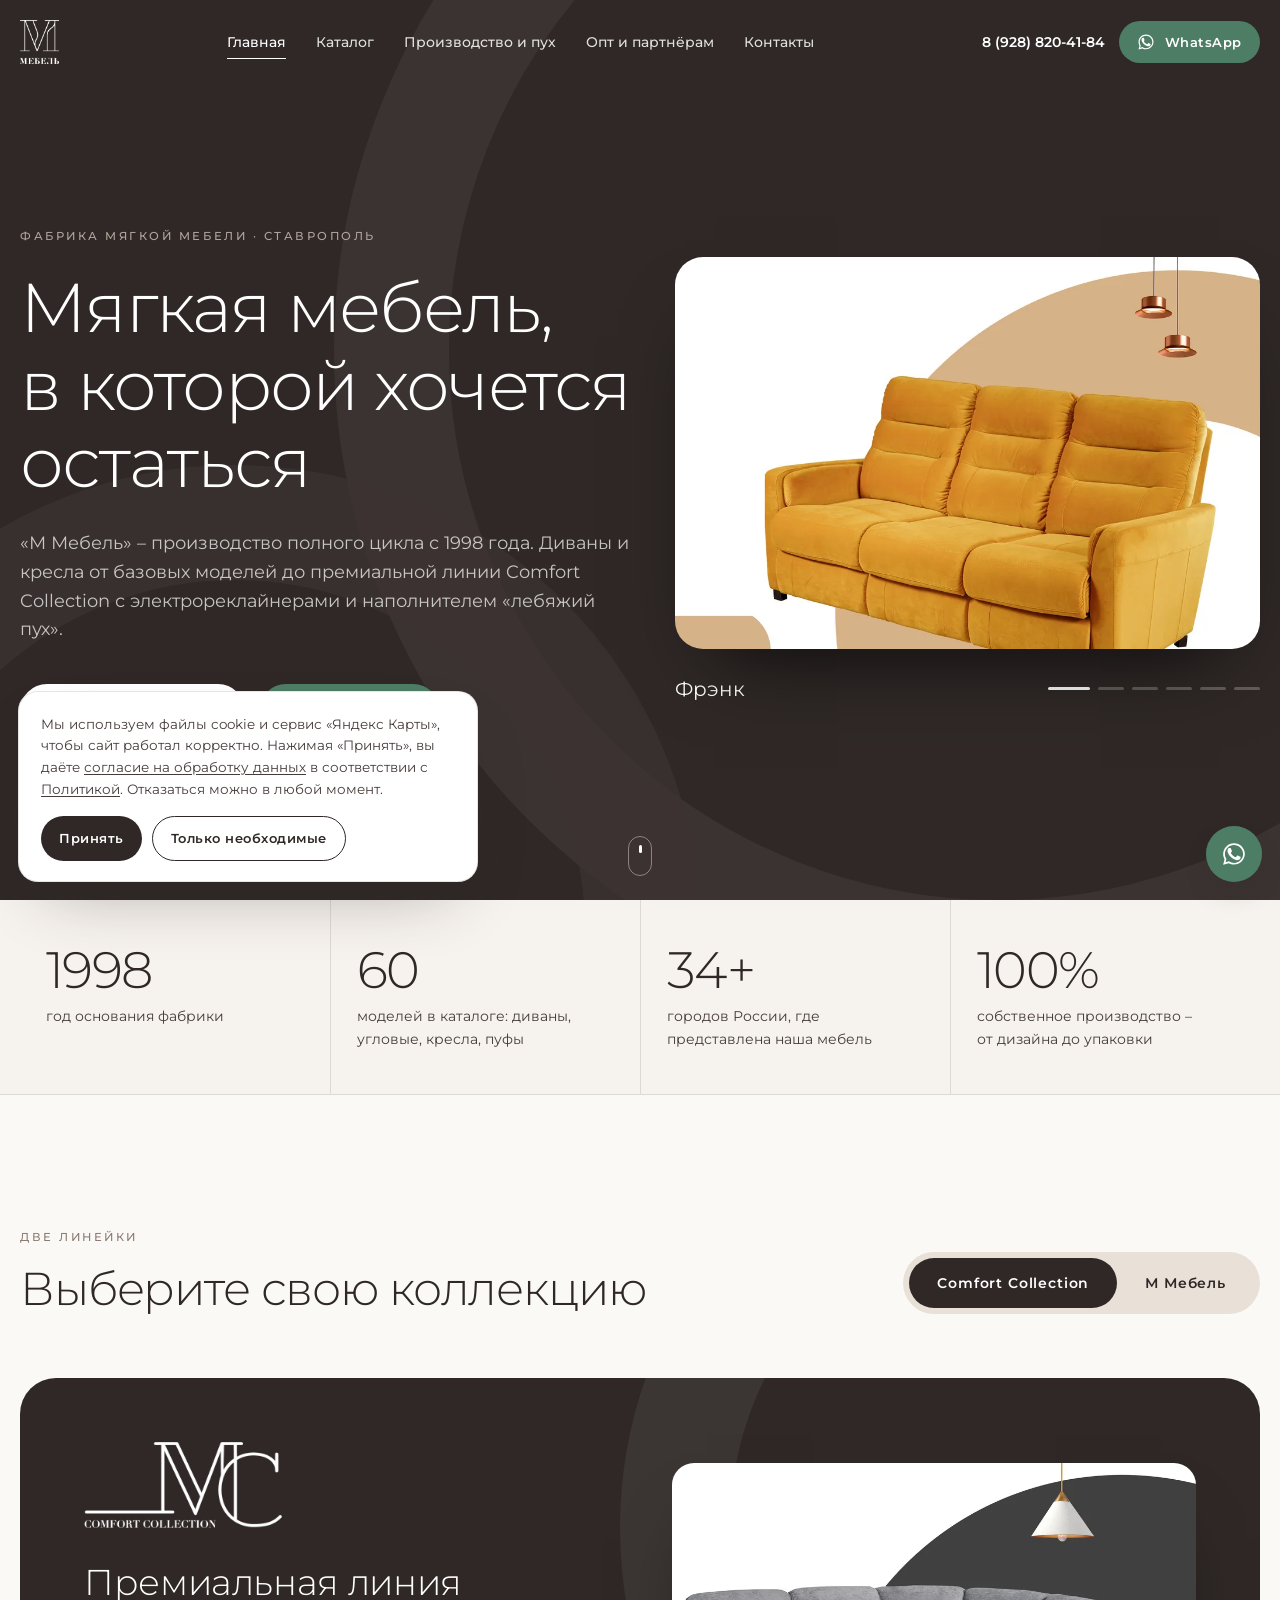
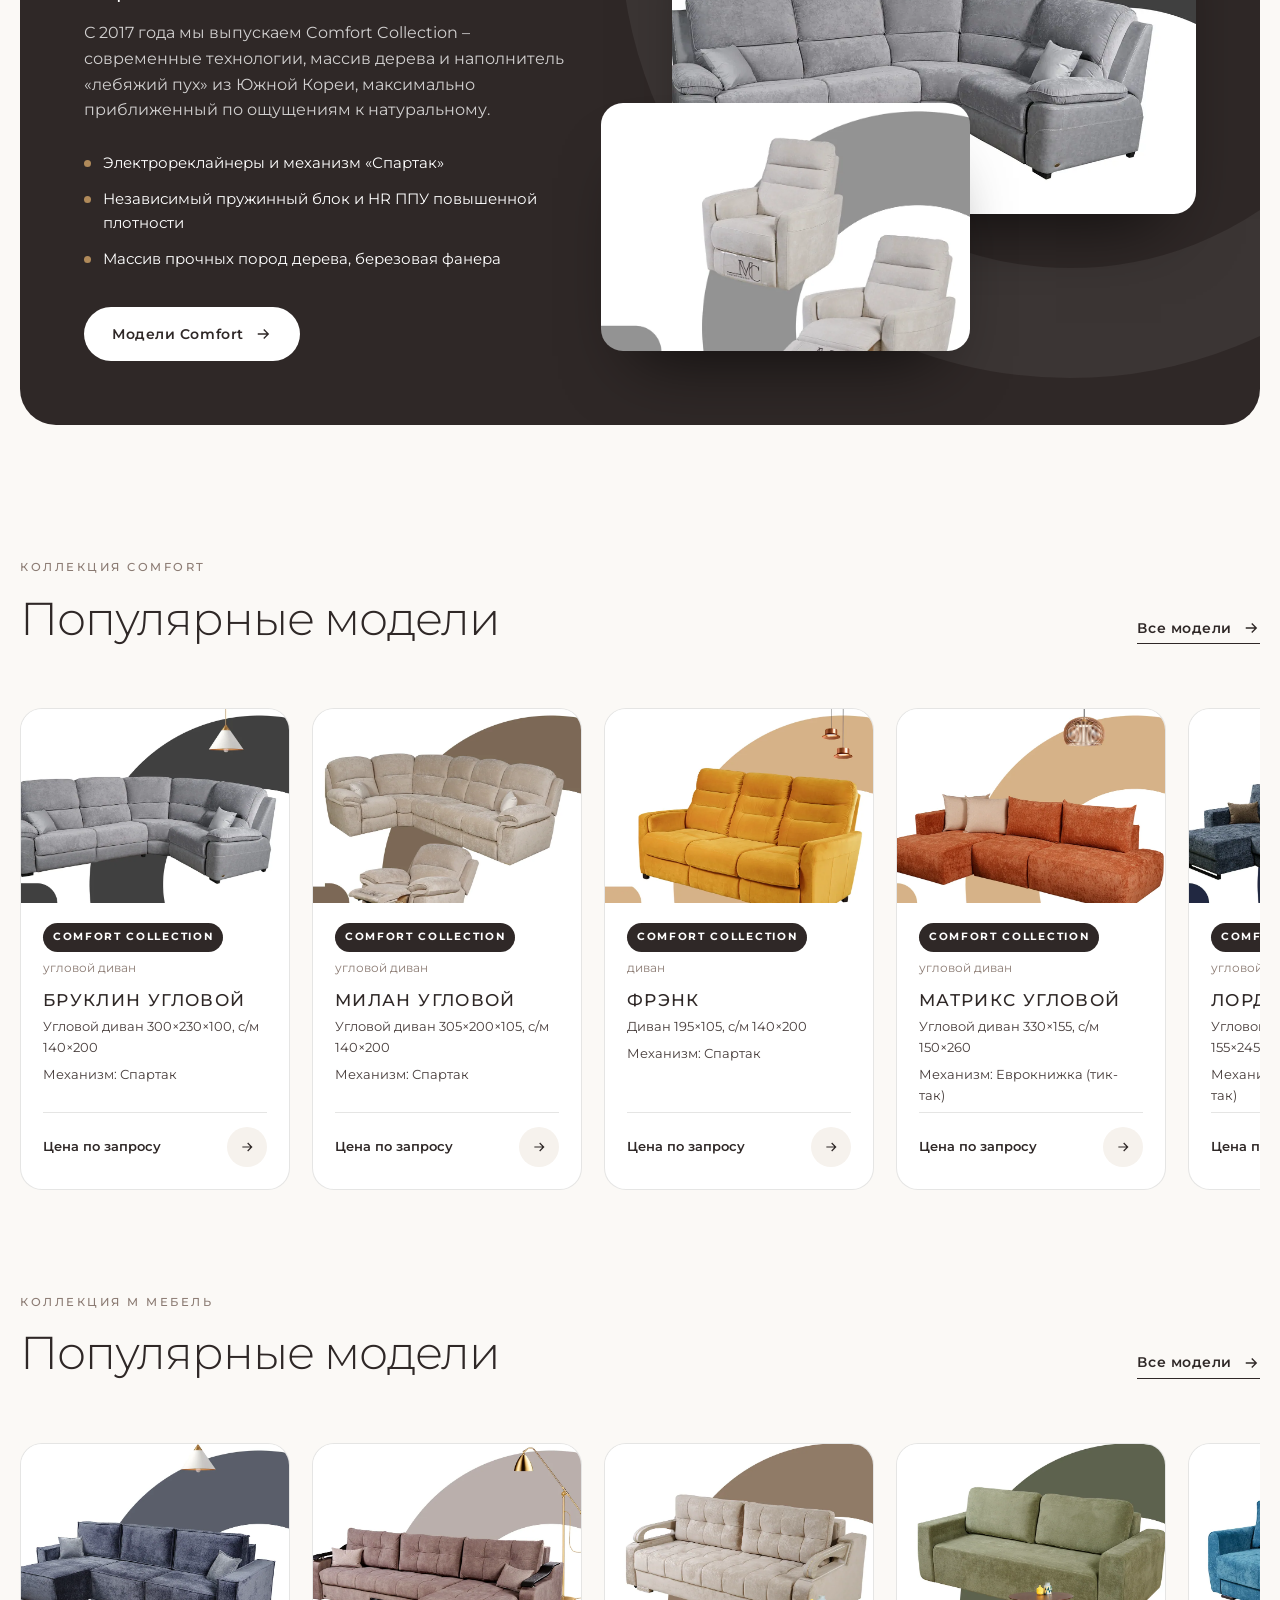
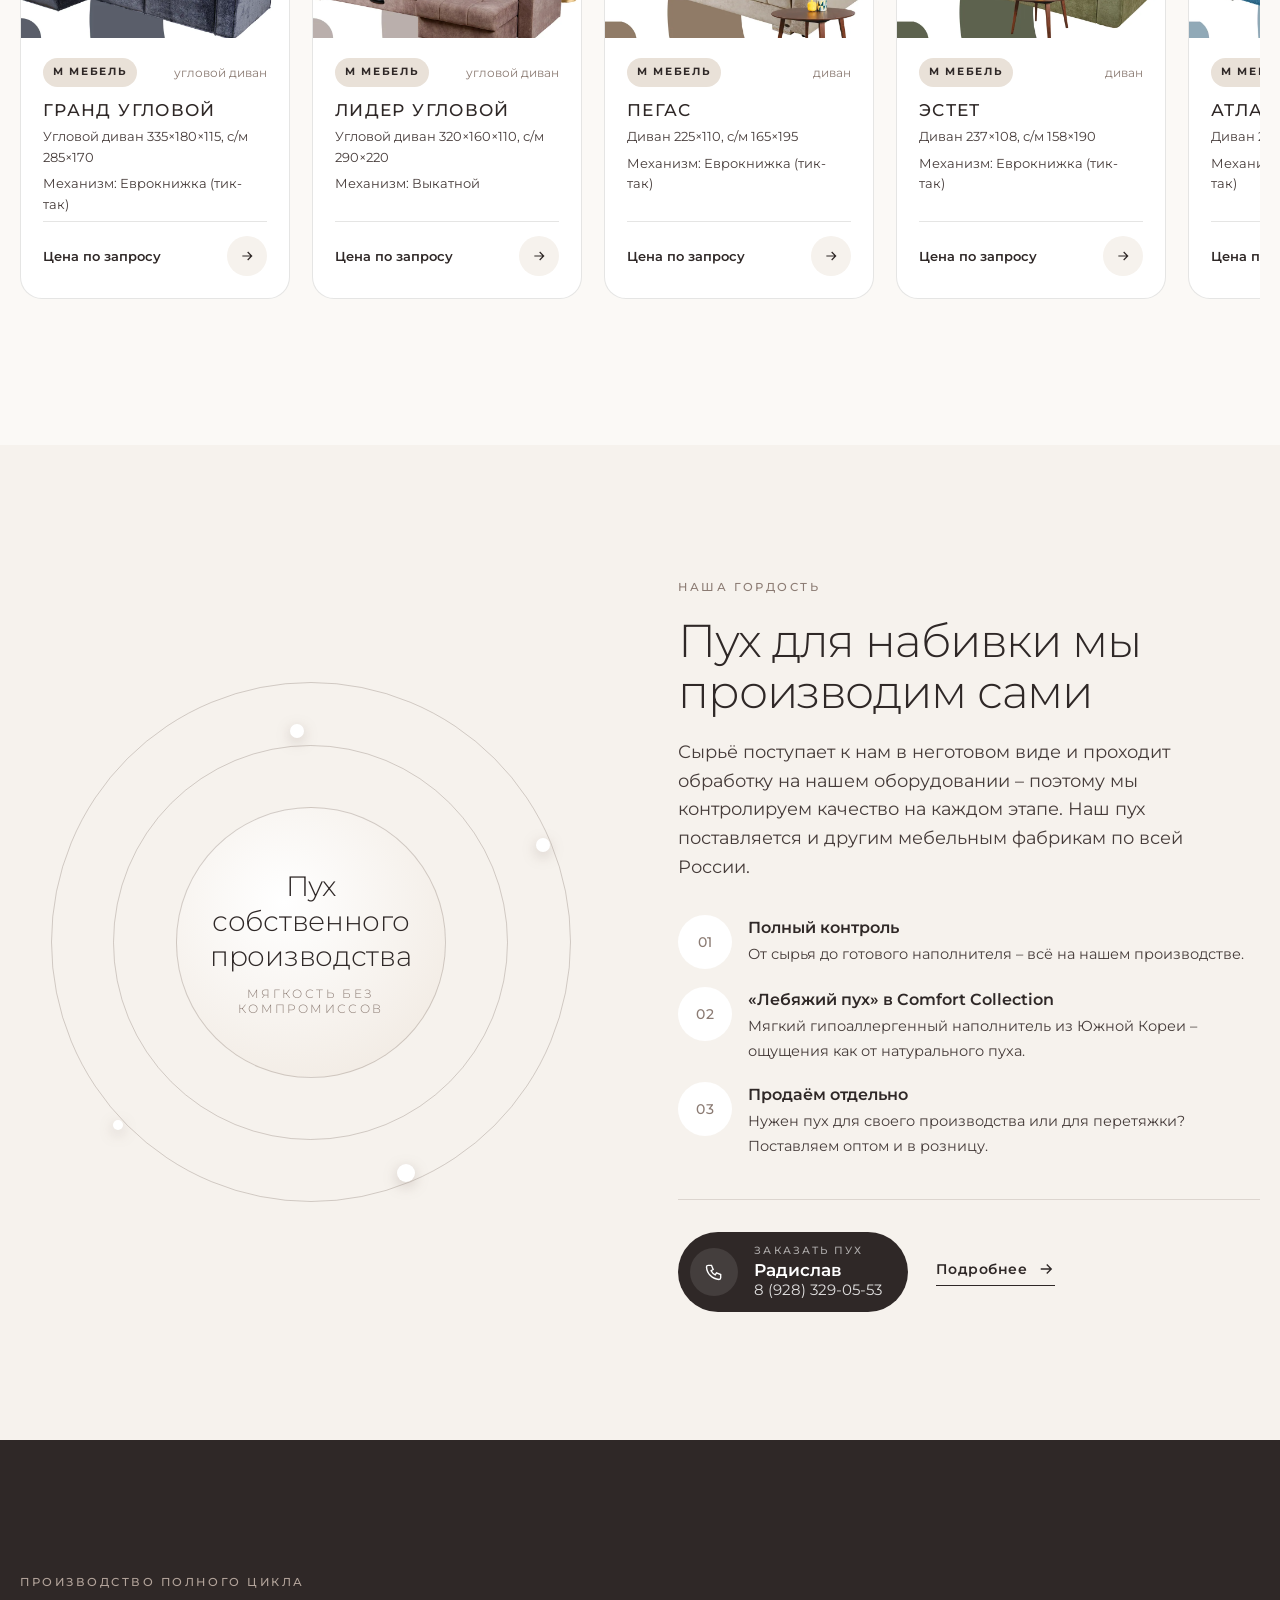
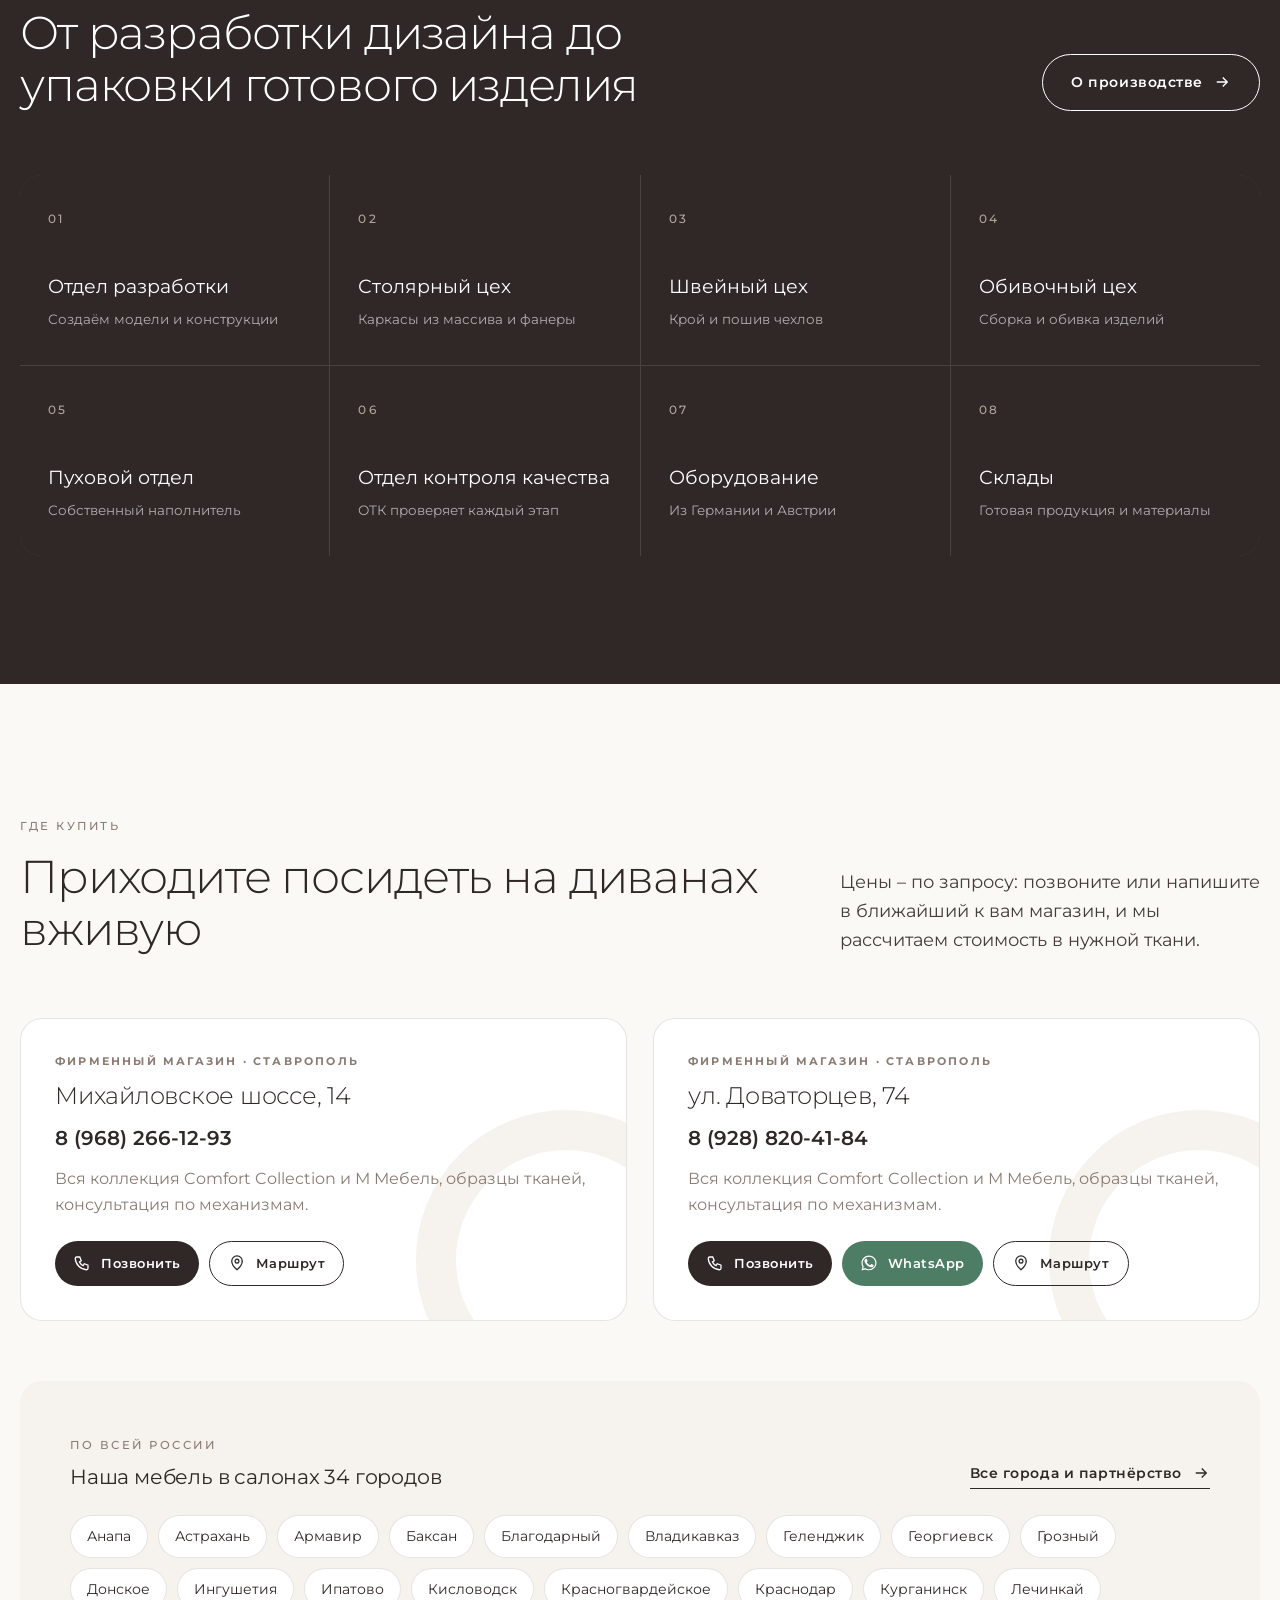
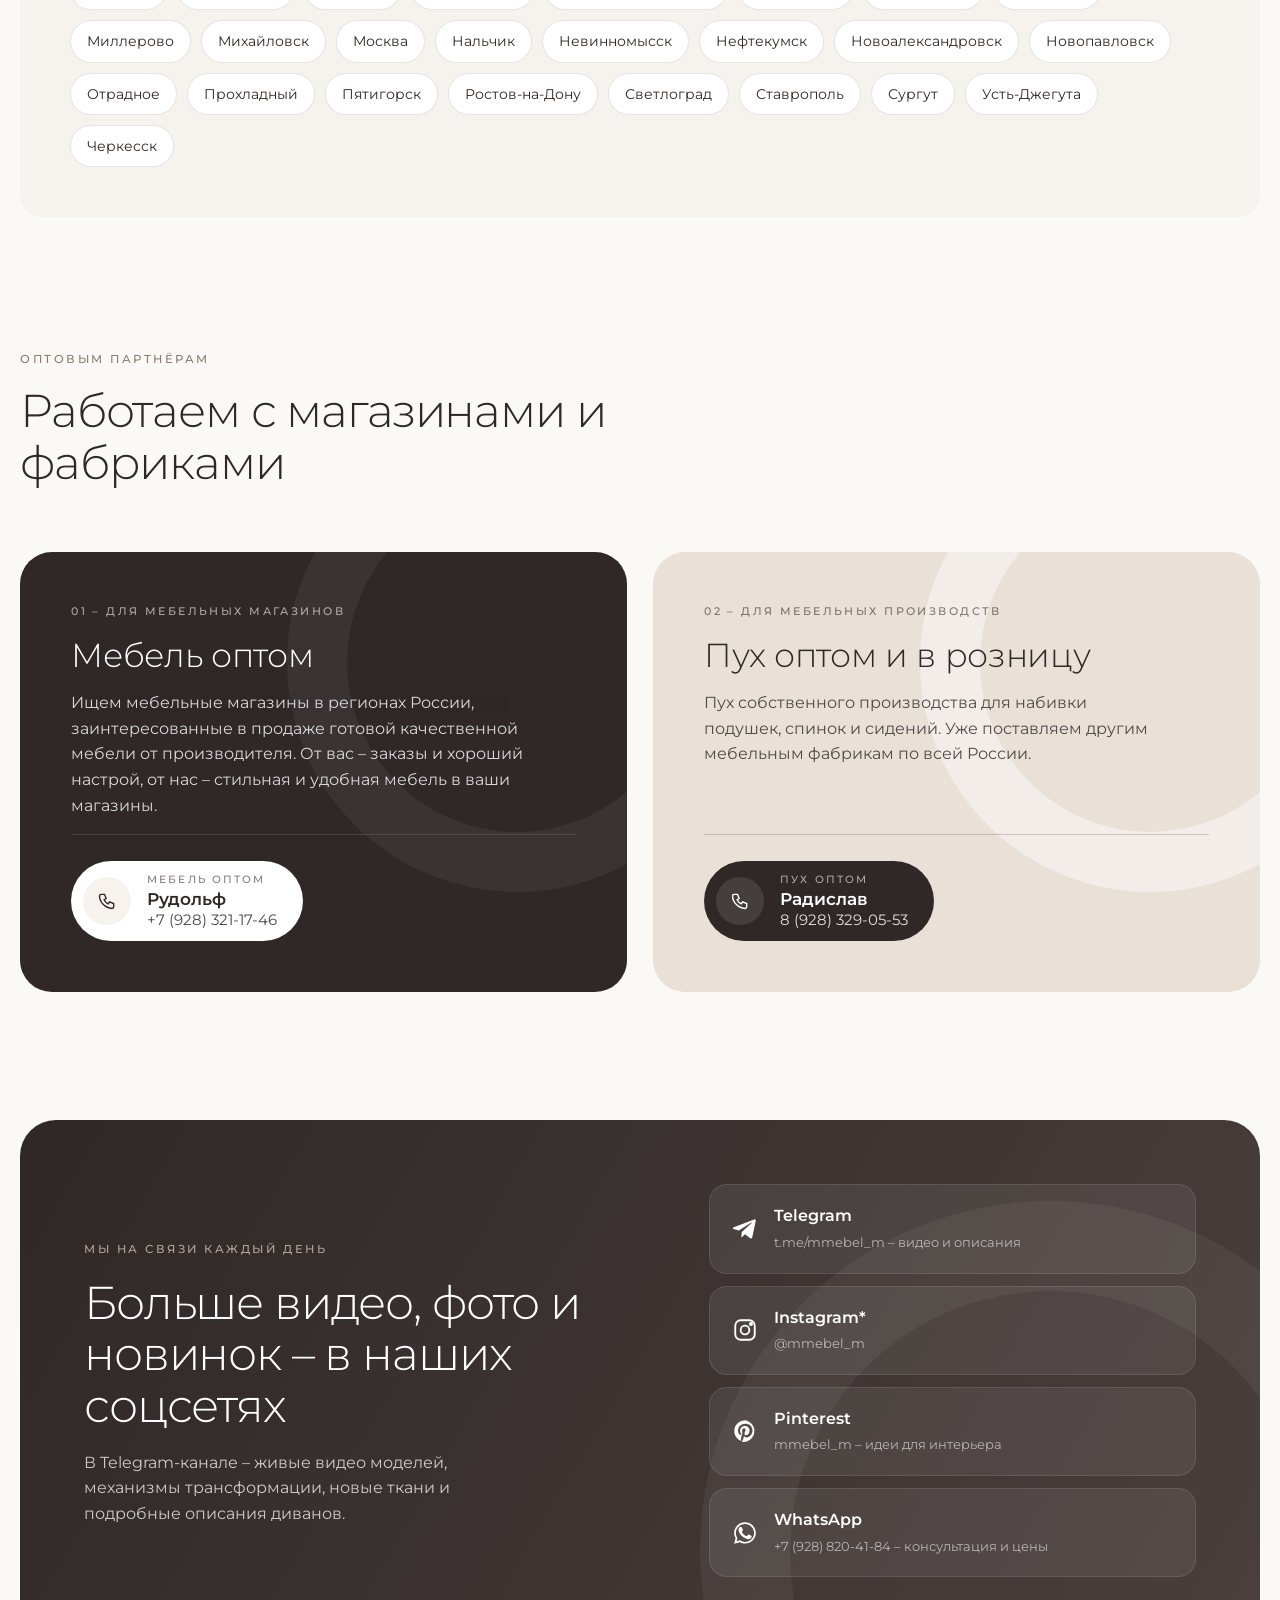
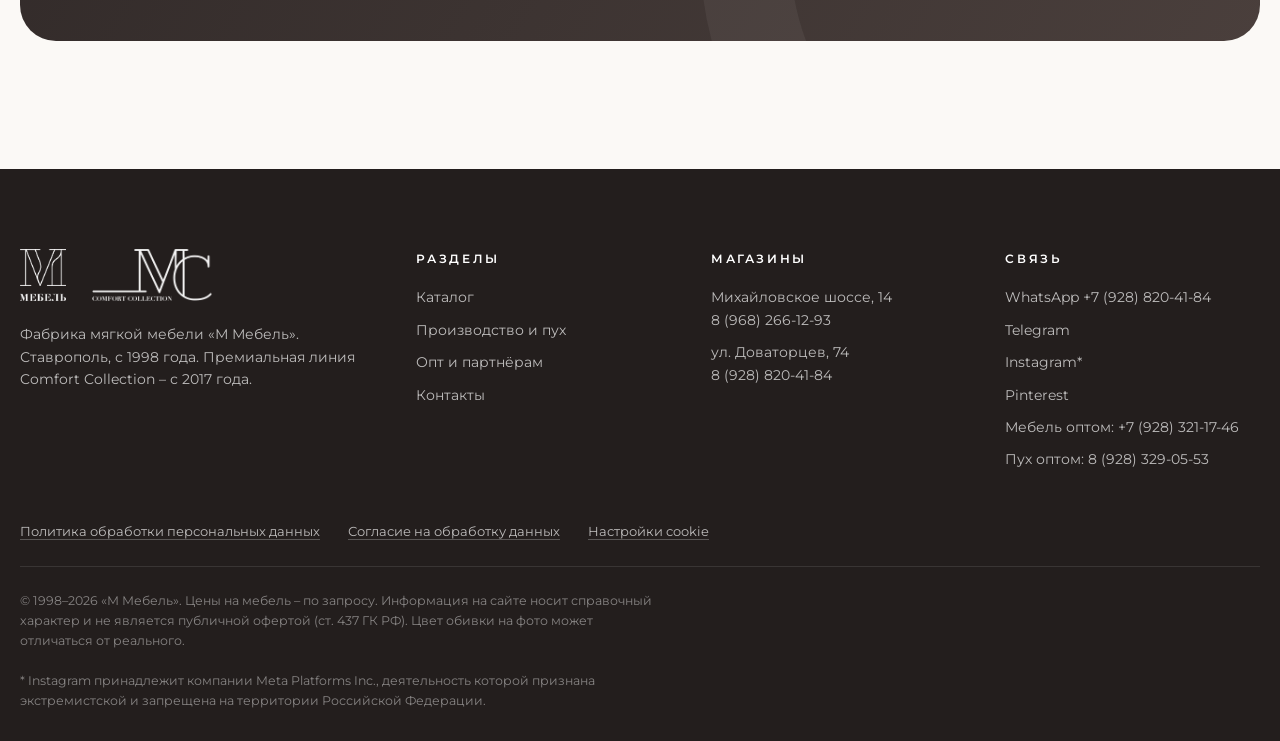
==== commit cad7c6d8: "«Коллекция Comfort – Популярные модели», отдельный блок контакта в разделе пуха Co-Authored-By: Clau" ====
--- a/docs/index.html
+++ b/docs/index.html
@@ -12,7 +12,7 @@
 <meta name="theme-color" content="#2f2827">
 <link rel="icon" href="img/brand/favicon.png">
 <link rel="preload" href="fonts/montserrat-cyrillic-wght-normal.woff2" as="font" type="font/woff2" crossorigin>
-<link rel="stylesheet" href="css/style.css?v=5">
+<link rel="stylesheet" href="css/style.css?v=6">
 </head>
 <body data-page="index.html">
 <header class="header is-dark">
@@ -112,7 +112,7 @@
 <section class="section" style="padding-top:0">
   <div class="container">
     <div class="section-head">
-      <div><span class="eyebrow">Comfort Collection</span><h2>Хиты премиальной линии</h2></div>
+      <div><span class="eyebrow">Коллекция Comfort</span><h2>Популярные модели</h2></div>
       <a class="link-arrow" href="catalog.html?c=mc">Все модели <svg viewBox="0 0 24 24" fill="none" stroke="currentColor" stroke-width="1.8"><path d="M5 12h14M13 6l6 6-6 6"/></svg></a>
     </div>
     <div class="rail rv"><a class="card" data-id="bruklin-uglovoy" data-coll="mc" data-type="corner" data-mech="Спартак" data-search="бруклин угловой угловой диван спартак comfort collection" href="catalog.html#bruklin-uglovoy">
@@ -249,7 +249,7 @@
         <div><i>02</i><p><b>«Лебяжий пух» в Comfort Collection</b><span>Мягкий гипоаллергенный наполнитель из Южной Кореи – ощущения как от натурального пуха.</span></p></div>
         <div><i>03</i><p><b>Продаём отдельно</b><span>Нужен пух для своего производства или для перетяжки? Поставляем оптом и в розницу.</span></p></div>
       </div>
-      <div class="hero-actions">
+      <div class="down-contact">
         <a class="person dark" href="tel:+79283290553" aria-label="Позвонить: Радислав, 8 (928) 329-05-53"><span class="p-ic"><svg viewBox="0 0 24 24" fill="none" stroke="currentColor" stroke-width="1.7"><path d="M5 4h4l2 5-2.5 1.5a11 11 0 0 0 5 5L15 13l5 2v4a2 2 0 0 1-2 2A16 16 0 0 1 3 6a2 2 0 0 1 2-2"/></svg></span><span class="p-txt"><small>Заказать пух</small><b>Радислав</b><span>8 (928) 329-05-53</span></span></a>
         <a class="link-arrow" href="production.html#down">Подробнее <svg viewBox="0 0 24 24" fill="none" stroke="currentColor" stroke-width="1.8"><path d="M5 12h14M13 6l6 6-6 6"/></svg></a>
       </div>
@@ -399,6 +399,6 @@
 </div>
 <a class="fab" href="https://wa.me/79288204184?text=%D0%97%D0%B4%D1%80%D0%B0%D0%B2%D1%81%D1%82%D0%B2%D1%83%D0%B9%D1%82%D0%B5%21%20%D0%A5%D0%BE%D1%87%D1%83%20%D1%83%D0%B7%D0%BD%D0%B0%D1%82%D1%8C%20%D0%BE%20%D0%BC%D0%B5%D0%B1%D0%B5%D0%BB%D0%B8%20%D0%9C%20%D0%9C%D0%B5%D0%B1%D0%B5%D0%BB%D1%8C." target="_blank" rel="noopener" aria-label="Написать в WhatsApp"><svg viewBox="0 0 24 24" fill="currentColor"><path d="M17.5 14.4c-.3-.1-1.8-.9-2-1-.3-.1-.5-.1-.7.1-.2.3-.8 1-.9 1.2-.2.2-.3.2-.6.1-.3-.1-1.3-.5-2.4-1.5-.9-.8-1.5-1.8-1.7-2.1-.2-.3 0-.5.1-.6l.4-.5c.2-.2.2-.3.3-.5.1-.2 0-.4 0-.5l-.9-2.2c-.2-.6-.5-.5-.7-.5h-.6c-.2 0-.5.1-.8.4-.3.3-1 1-1 2.5s1.1 2.9 1.2 3.1c.1.2 2.1 3.2 5.1 4.5.7.3 1.3.5 1.7.6.7.2 1.4.2 1.9.1.6-.1 1.8-.7 2-1.4.2-.7.2-1.3.2-1.4-.1-.2-.3-.3-.6-.4zM12 2C6.5 2 2 6.5 2 12c0 1.8.5 3.5 1.3 4.9L2 22l5.2-1.4c1.4.8 3.1 1.2 4.8 1.2 5.5 0 10-4.5 10-10S17.5 2 12 2zm0 18.2c-1.6 0-3.1-.4-4.4-1.2l-.3-.2-3.1.8.8-3-.2-.3C4 15.1 3.6 13.6 3.6 12c0-4.6 3.8-8.4 8.4-8.4s8.4 3.8 8.4 8.4-3.8 8.2-8.4 8.2z"/></svg></a>
 <script>document.getElementById('y').textContent=new Date().getFullYear()</script>
-<script src="js/main.js?v=5"></script>
+<script src="js/main.js?v=6"></script>
 </body>
 </html>
--- a/docs/css/style.css
+++ b/docs/css/style.css
@@ -453,3 +453,5 @@
   .shop b{font-size:16px}
   .shop p{font-size:12.5px}
 }
+.down-contact{margin-top:40px;padding-top:32px;border-top:1px solid rgba(139,123,115,.25);display:flex;align-items:center;gap:18px 28px;flex-wrap:wrap}
+.down-points{margin-bottom:0}
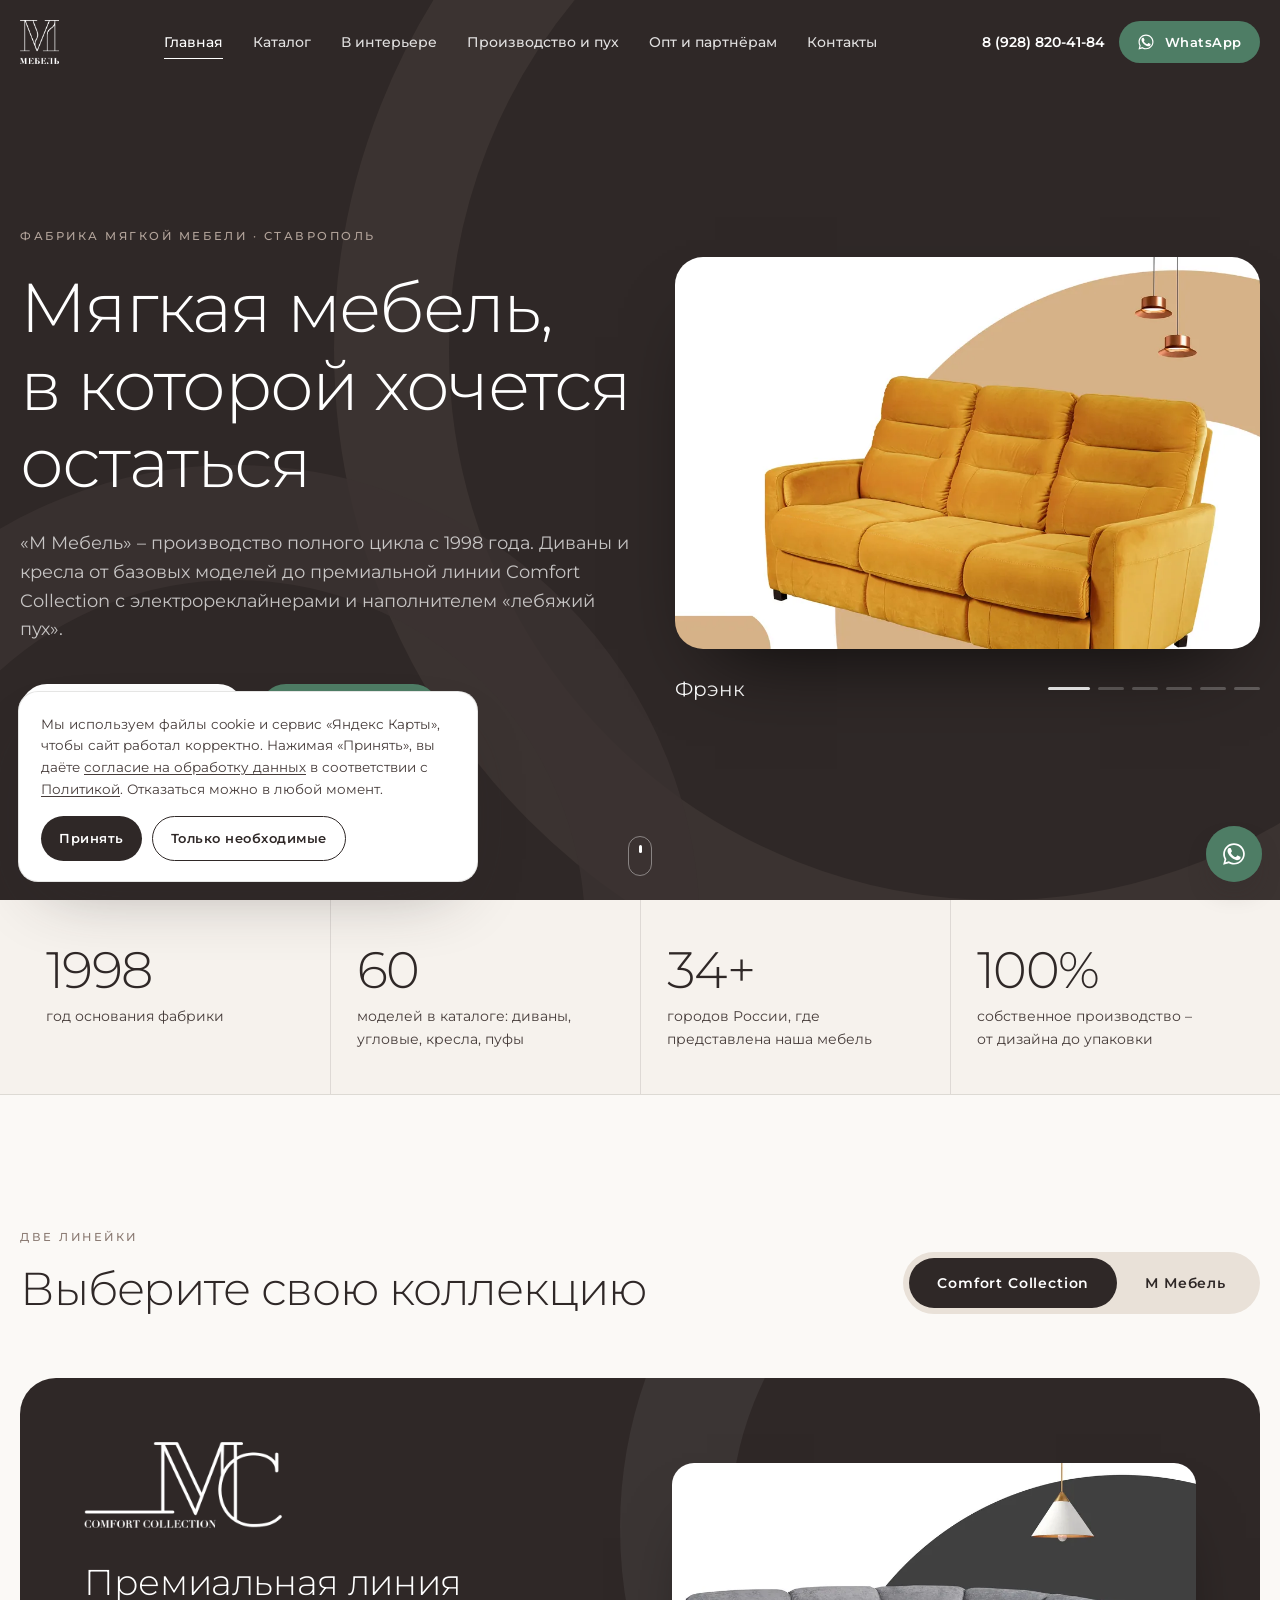
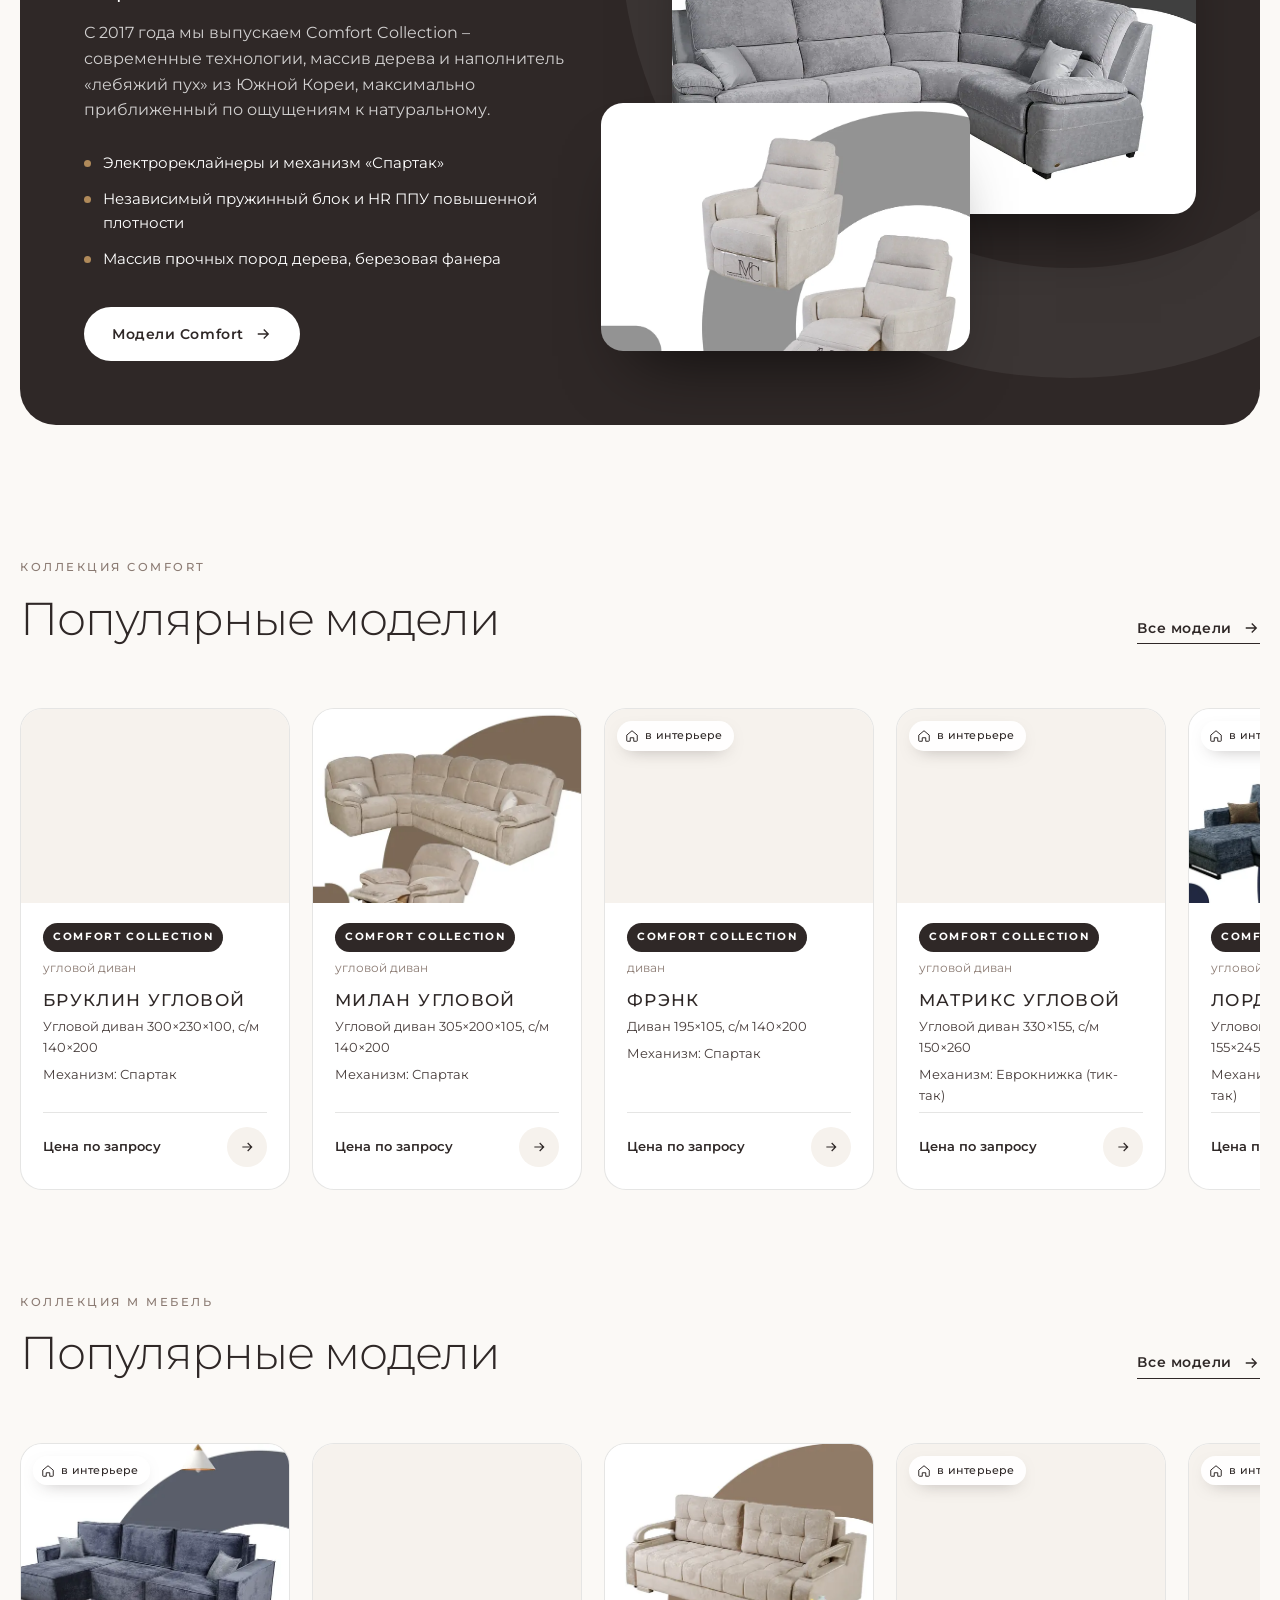
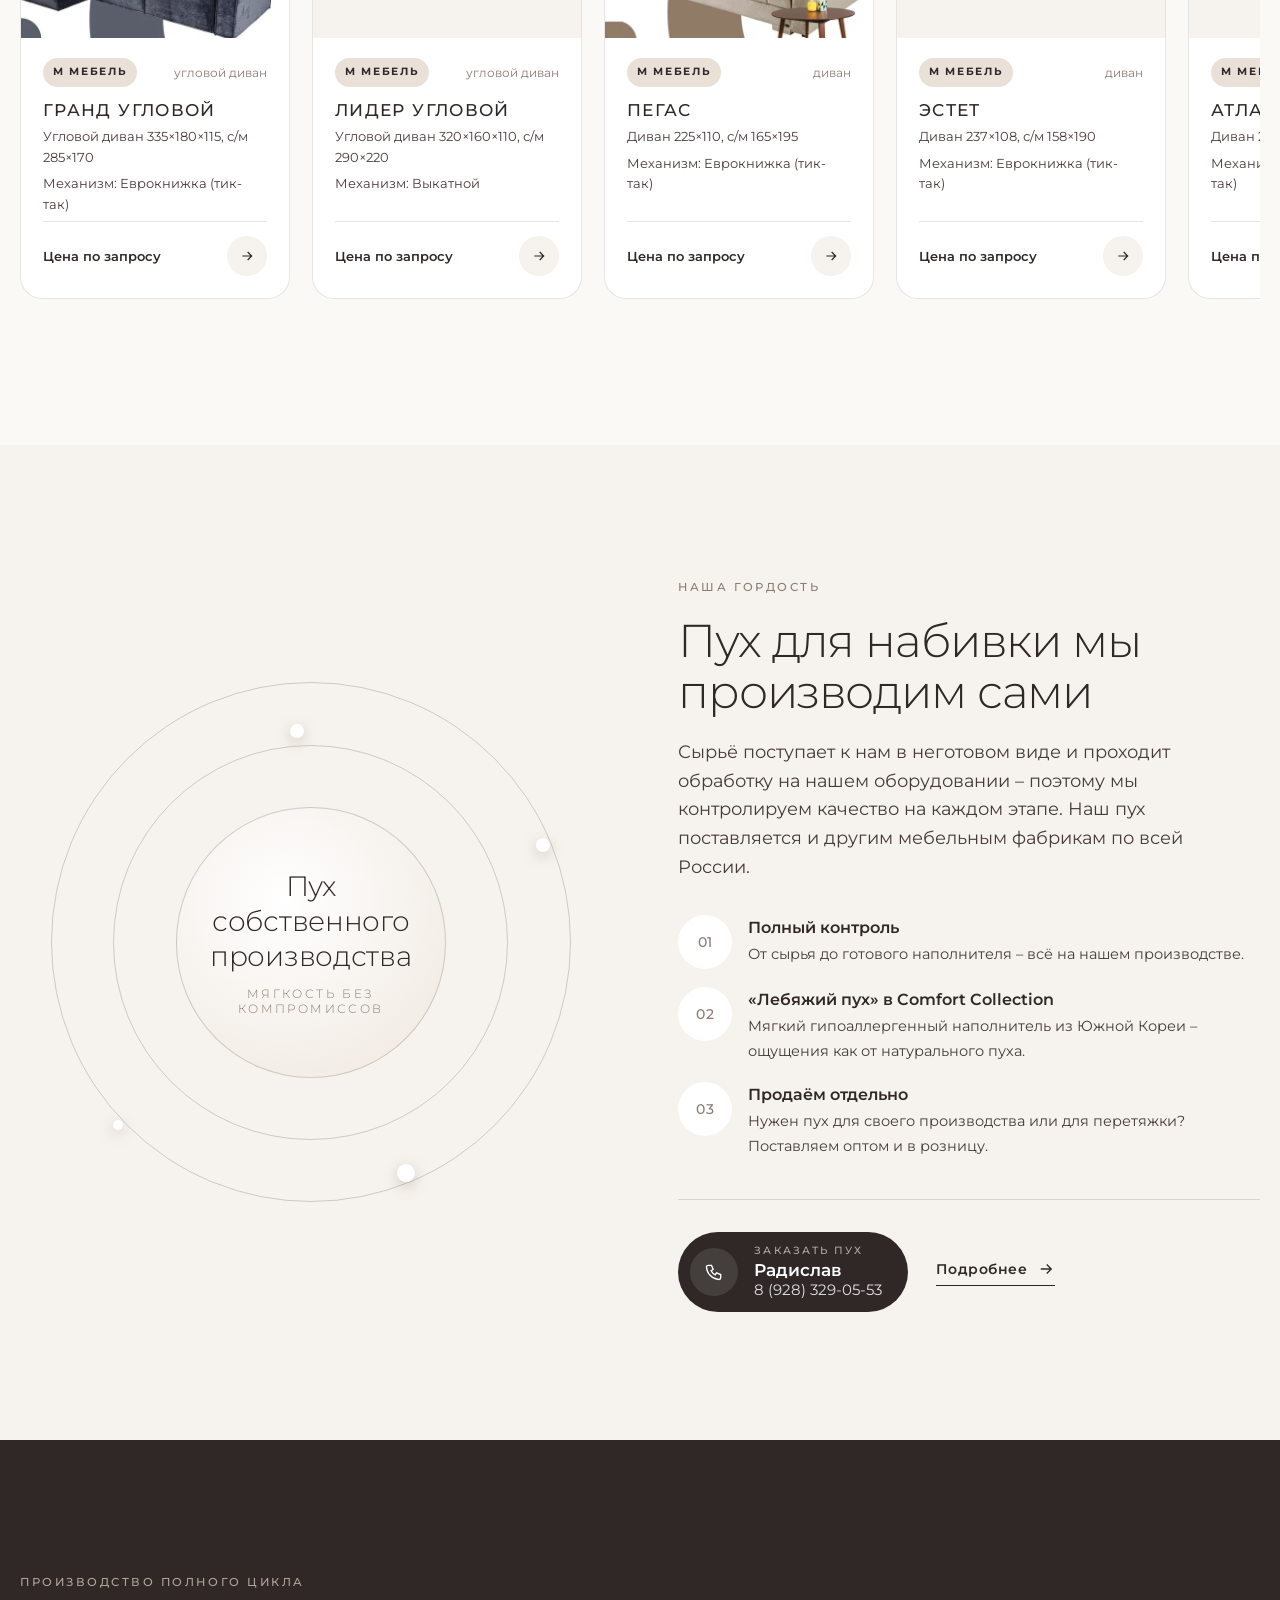
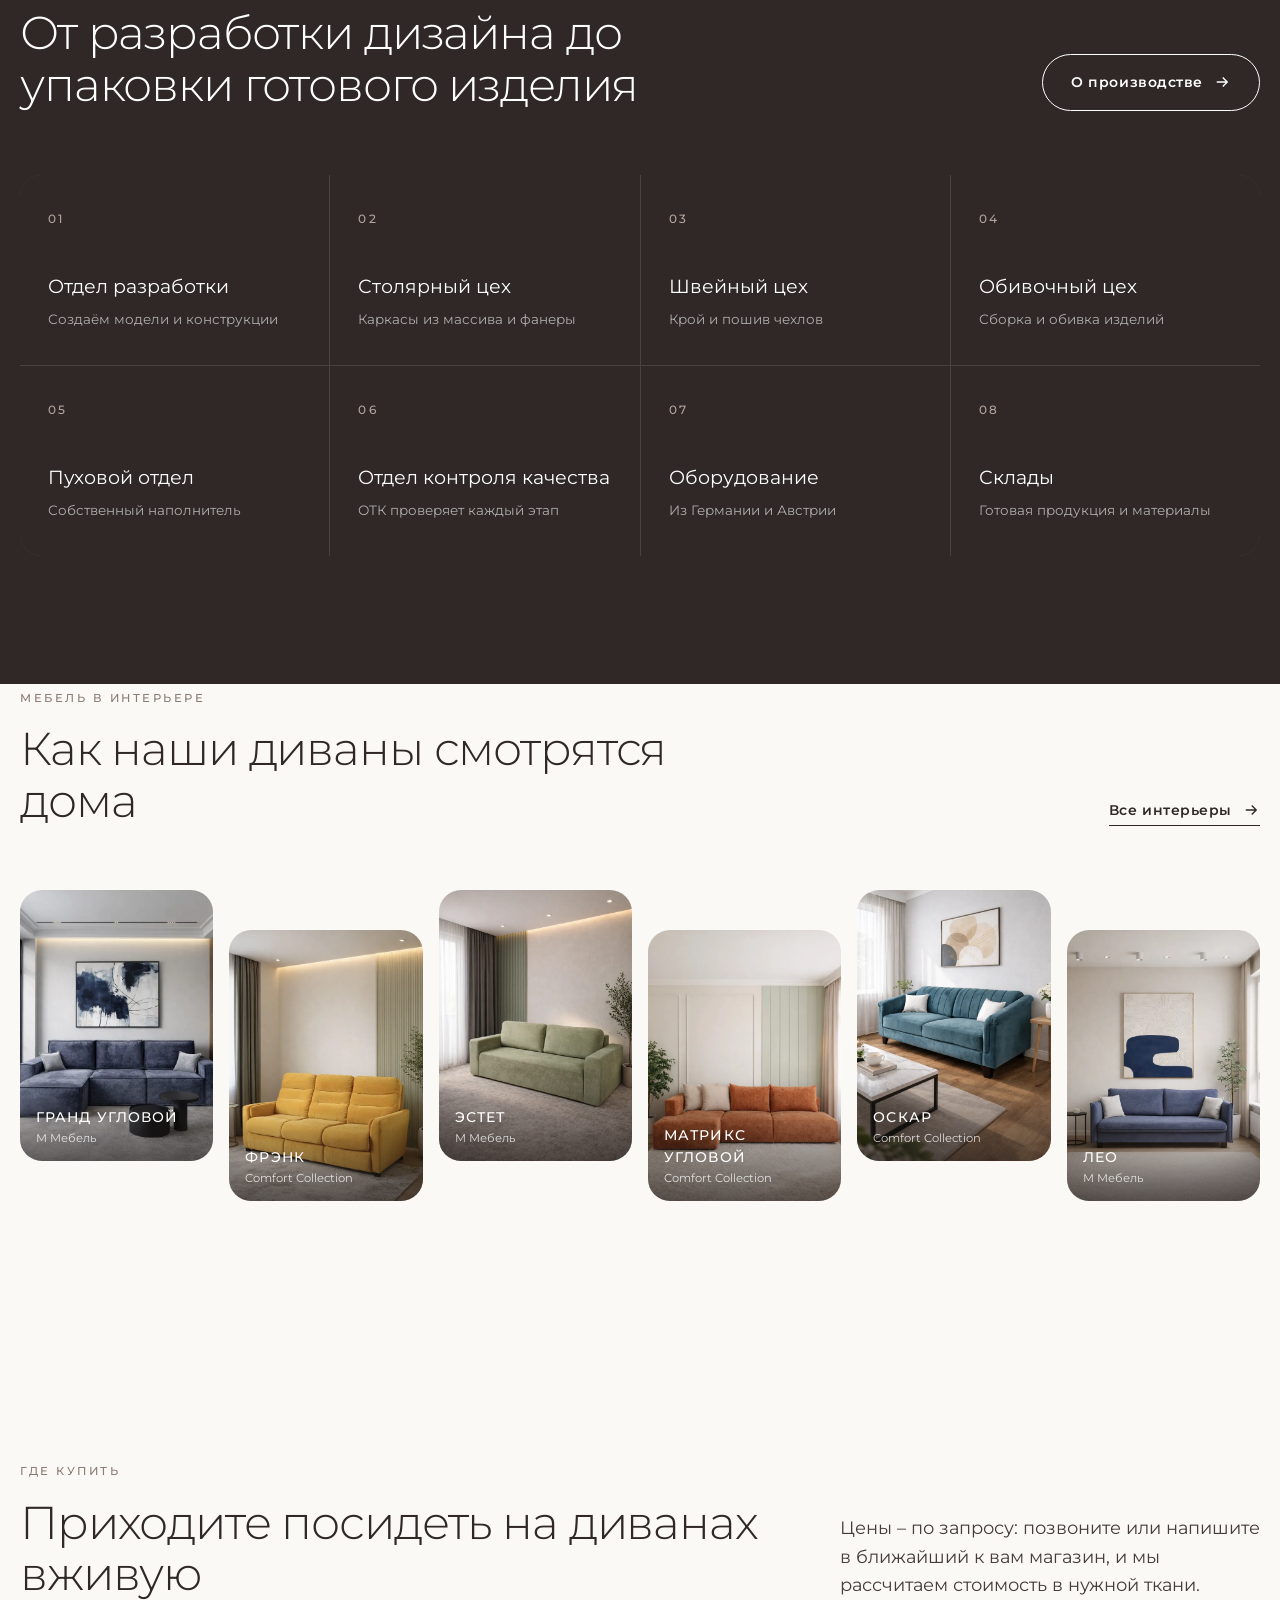
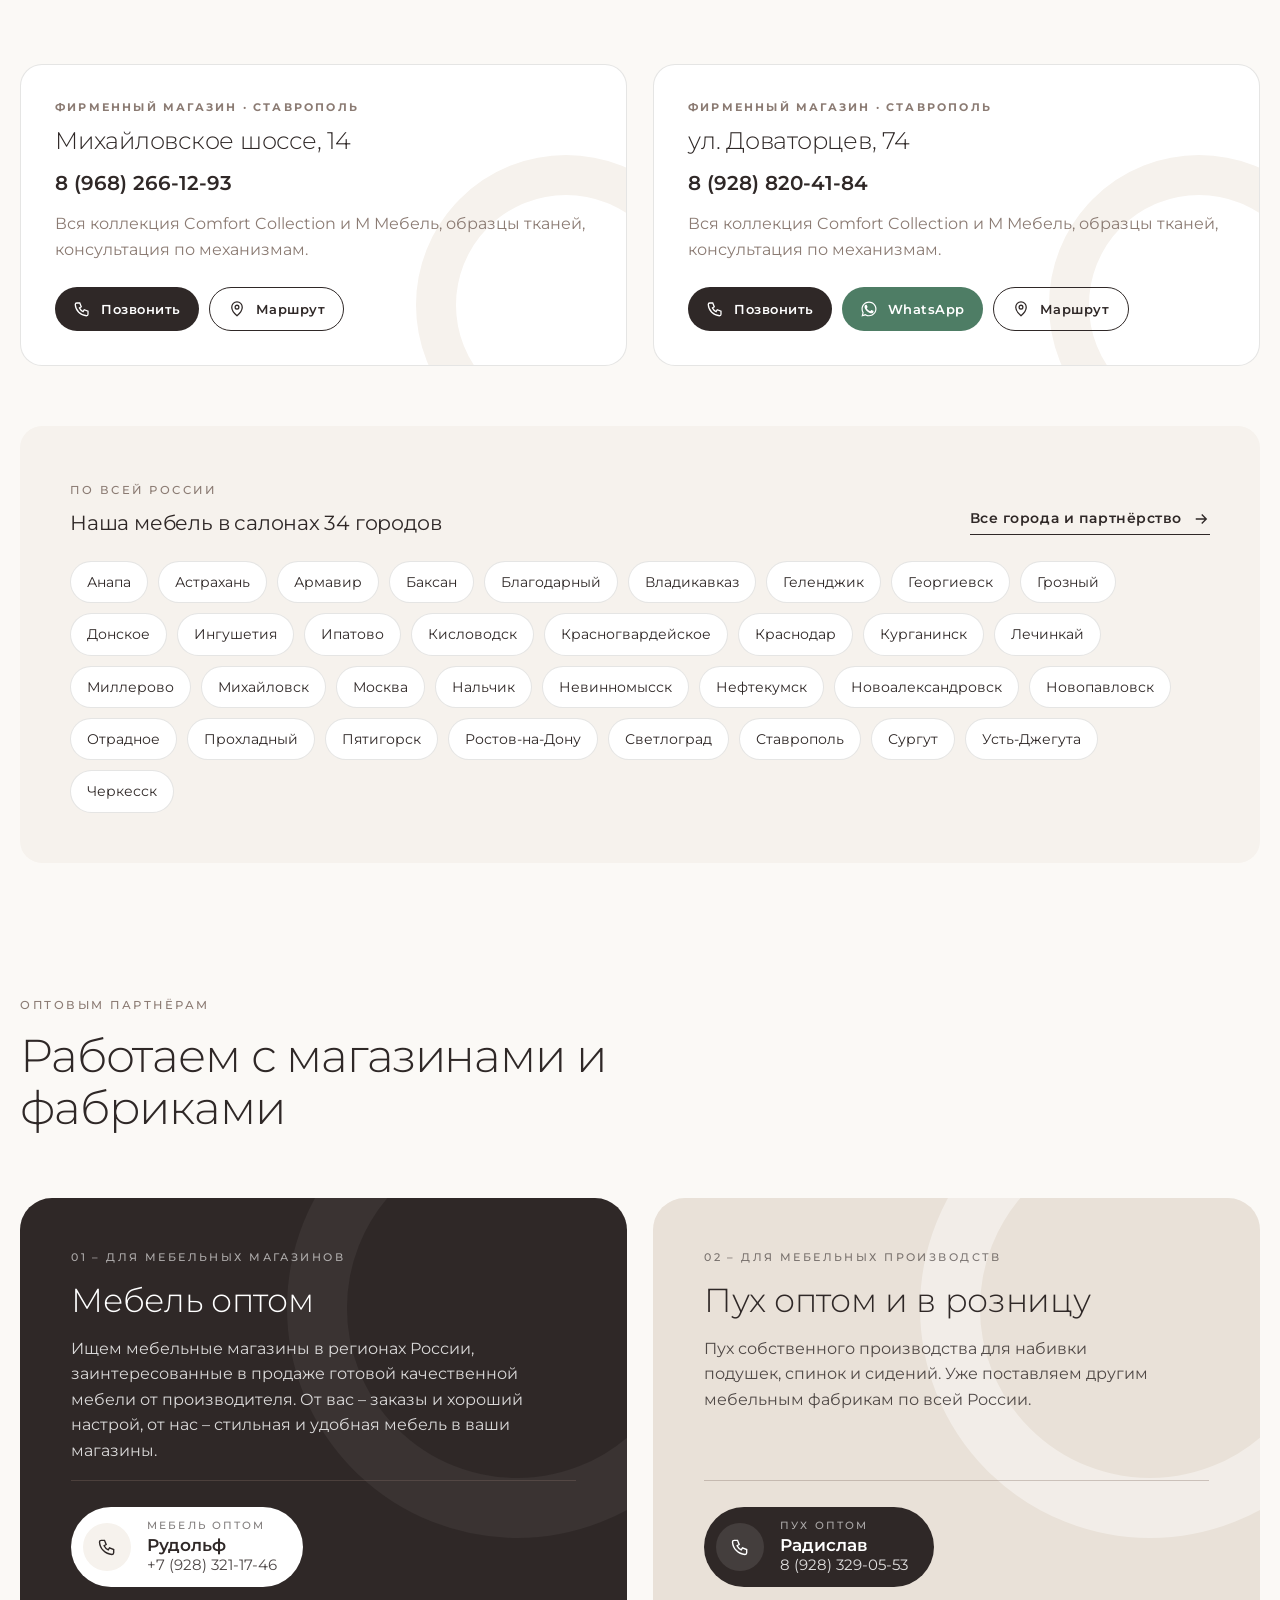
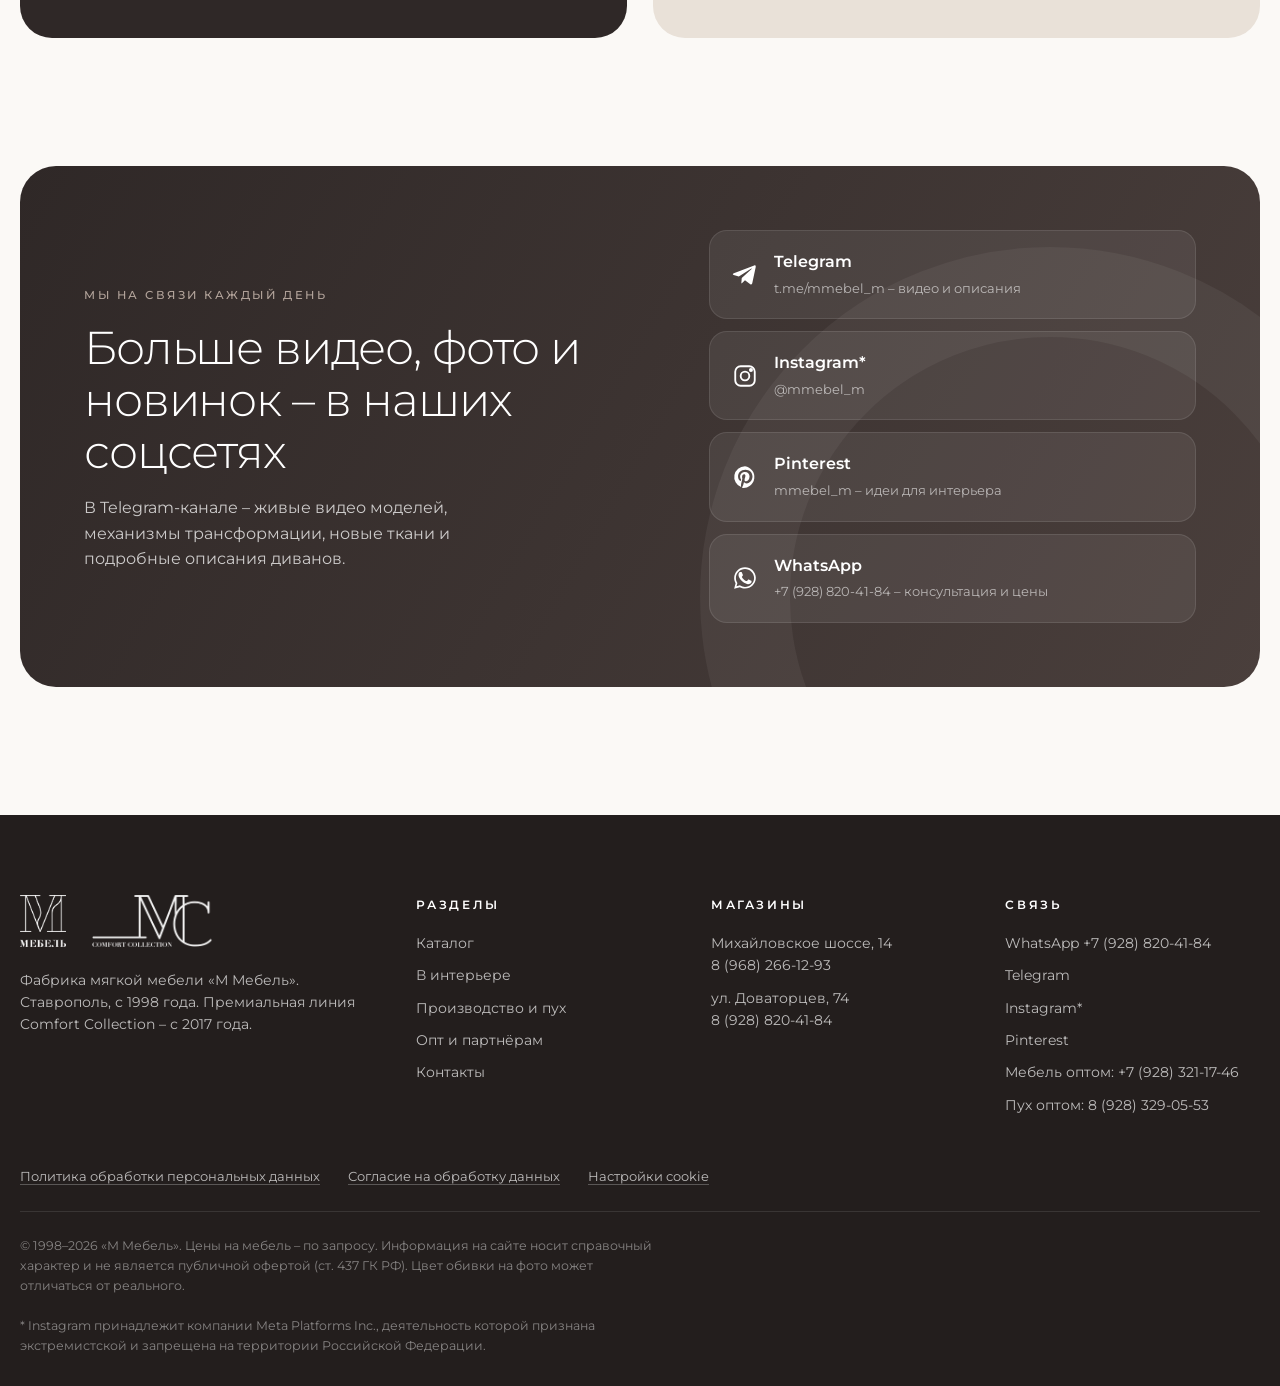
==== commit 8e73f0e0: "Раздел «Мебель в интерьере», вкладка в карточке модели, оптимизация - галерея interior.html: 26 фото" ====
--- a/docs/index.html
+++ b/docs/index.html
@@ -12,7 +12,8 @@
 <meta name="theme-color" content="#2f2827">
 <link rel="icon" href="img/brand/favicon.png">
 <link rel="preload" href="fonts/montserrat-cyrillic-wght-normal.woff2" as="font" type="font/woff2" crossorigin>
-<link rel="stylesheet" href="css/style.css?v=6">
+<link rel="stylesheet" href="css/style.min.css?v=7">
+<script type="application/ld+json">{"@context": "https://schema.org", "@type": "FurnitureStore", "name": "М Мебель", "description": "Фабрика мягкой мебели в Ставрополе с 1998 года", "foundingDate": "1998", "telephone": "+79288204184", "sameAs": ["https://t.me/mmebel_m", "https://pinterest.com/mmebel_m"], "address": [{"@type": "PostalAddress", "addressLocality": "Ставрополь", "streetAddress": "Михайловское шоссе, 14", "addressCountry": "RU"}, {"@type": "PostalAddress", "addressLocality": "Ставрополь", "streetAddress": "ул. Доваторцев, 74", "addressCountry": "RU"}]}</script>
 </head>
 <body data-page="index.html">
 <header class="header is-dark">
@@ -21,7 +22,7 @@
       <img class="l-dark" src="img/brand/mm-dark.png" alt="М Мебель" width="241" height="273">
       <img class="l-light" src="img/brand/mm-light.png" alt="М Мебель" width="241" height="273">
     </a>
-    <nav class="nav"><a href="index.html" class=active>Главная</a><a href="catalog.html">Каталог</a><a href="production.html">Производство и пух</a><a href="partners.html">Опт и партнёрам</a><a href="contacts.html">Контакты</a></nav>
+    <nav class="nav"><a href="index.html" class=active>Главная</a><a href="catalog.html">Каталог</a><a href="interior.html">В интерьере</a><a href="production.html">Производство и пух</a><a href="partners.html">Опт и партнёрам</a><a href="contacts.html">Контакты</a></nav>
     <div class="header-cta">
       <a class="header-phone" href="tel:+79288204184">8 (928) 820-41-84</a>
       <a class="btn btn-wa btn-sm" href="https://wa.me/79288204184?text=%D0%97%D0%B4%D1%80%D0%B0%D0%B2%D1%81%D1%82%D0%B2%D1%83%D0%B9%D1%82%D0%B5%21%20%D0%A5%D0%BE%D1%87%D1%83%20%D1%83%D0%B7%D0%BD%D0%B0%D1%82%D1%8C%20%D0%BE%20%D0%BC%D0%B5%D0%B1%D0%B5%D0%BB%D0%B8%20%D0%9C%20%D0%9C%D0%B5%D0%B1%D0%B5%D0%BB%D1%8C." target="_blank" rel="noopener"><svg viewBox="0 0 24 24" fill="currentColor"><path d="M17.5 14.4c-.3-.1-1.8-.9-2-1-.3-.1-.5-.1-.7.1-.2.3-.8 1-.9 1.2-.2.2-.3.2-.6.1-.3-.1-1.3-.5-2.4-1.5-.9-.8-1.5-1.8-1.7-2.1-.2-.3 0-.5.1-.6l.4-.5c.2-.2.2-.3.3-.5.1-.2 0-.4 0-.5l-.9-2.2c-.2-.6-.5-.5-.7-.5h-.6c-.2 0-.5.1-.8.4-.3.3-1 1-1 2.5s1.1 2.9 1.2 3.1c.1.2 2.1 3.2 5.1 4.5.7.3 1.3.5 1.7.6.7.2 1.4.2 1.9.1.6-.1 1.8-.7 2-1.4.2-.7.2-1.3.2-1.4-.1-.2-.3-.3-.6-.4zM12 2C6.5 2 2 6.5 2 12c0 1.8.5 3.5 1.3 4.9L2 22l5.2-1.4c1.4.8 3.1 1.2 4.8 1.2 5.5 0 10-4.5 10-10S17.5 2 12 2zm0 18.2c-1.6 0-3.1-.4-4.4-1.2l-.3-.2-3.1.8.8-3-.2-.3C4 15.1 3.6 13.6 3.6 12c0-4.6 3.8-8.4 8.4-8.4s8.4 3.8 8.4 8.4-3.8 8.2-8.4 8.2z"/></svg> WhatsApp</a>
@@ -30,7 +31,7 @@
   </div>
 </header>
 <div class="mobile-menu">
-  <a class="m-link" href="index.html">Главная</a><a class="m-link" href="catalog.html">Каталог</a><a class="m-link" href="production.html">Производство и пух</a><a class="m-link" href="partners.html">Опт и партнёрам</a><a class="m-link" href="contacts.html">Контакты</a>
+  <a class="m-link" href="index.html">Главная</a><a class="m-link" href="catalog.html">Каталог</a><a class="m-link" href="interior.html">В интерьере</a><a class="m-link" href="production.html">Производство и пух</a><a class="m-link" href="partners.html">Опт и партнёрам</a><a class="m-link" href="contacts.html">Контакты</a>
   <div class="m-foot">
     <a href="tel:+79288204184">8 (928) 820-41-84 – ул. Доваторцев, 74</a>
     <a href="tel:+79682661293">8 (968) 266-12-93 – Михайловское ш., 14</a>
@@ -49,7 +50,7 @@
       </div>
     </div>
     <div class="rv rv-d2">
-      <div class="hero-stage"><div class="hero-slide active" data-name="Фрэнк" data-coll="Comfort Collection"><img src="img/products/05.webp" alt="Фрэнк"  width="1000" height="676"></div><div class="hero-slide" data-name="Бруклин угловой" data-coll="Comfort Collection"><img src="img/products/01.webp" alt="Бруклин угловой" loading=lazy width="1000" height="676"></div><div class="hero-slide" data-name="Оскар" data-coll="Comfort Collection"><img src="img/products/19.webp" alt="Оскар" loading=lazy width="1000" height="676"></div><div class="hero-slide" data-name="Матрикс угловой" data-coll="Comfort Collection"><img src="img/products/07.webp" alt="Матрикс угловой" loading=lazy width="1000" height="676"></div><div class="hero-slide" data-name="Атлант" data-coll="М Мебель"><img src="img/products/47.webp" alt="Атлант" loading=lazy width="1000" height="676"></div><div class="hero-slide" data-name="Эстет" data-coll="М Мебель"><img src="img/products/42.webp" alt="Эстет" loading=lazy width="1000" height="676"></div></div>
+      <div class="hero-stage"><div class="hero-slide active" data-name="Фрэнк" data-coll="Comfort Collection"><img src="img/products/05.webp" alt="Фрэнк" fetchpriority="high" decoding="async" width="1000" height="676"></div><div class="hero-slide" data-name="Бруклин угловой" data-coll="Comfort Collection"><img src="img/products/01.webp" alt="Бруклин угловой" loading="lazy" decoding="async" width="1000" height="676"></div><div class="hero-slide" data-name="Оскар" data-coll="Comfort Collection"><img src="img/products/19.webp" alt="Оскар" loading="lazy" decoding="async" width="1000" height="676"></div><div class="hero-slide" data-name="Матрикс угловой" data-coll="Comfort Collection"><img src="img/products/07.webp" alt="Матрикс угловой" loading="lazy" decoding="async" width="1000" height="676"></div><div class="hero-slide" data-name="Атлант" data-coll="М Мебель"><img src="img/products/47.webp" alt="Атлант" loading="lazy" decoding="async" width="1000" height="676"></div><div class="hero-slide" data-name="Эстет" data-coll="М Мебель"><img src="img/products/42.webp" alt="Эстет" loading="lazy" decoding="async" width="1000" height="676"></div></div>
       <div class="hero-caption"><div><b>Фрэнк</b></div><div class="hero-dots"></div></div>
     </div>
   </div>
@@ -116,7 +117,7 @@
       <a class="link-arrow" href="catalog.html?c=mc">Все модели <svg viewBox="0 0 24 24" fill="none" stroke="currentColor" stroke-width="1.8"><path d="M5 12h14M13 6l6 6-6 6"/></svg></a>
     </div>
     <div class="rail rv"><a class="card" data-id="bruklin-uglovoy" data-coll="mc" data-type="corner" data-mech="Спартак" data-search="бруклин угловой угловой диван спартак comfort collection" href="catalog.html#bruklin-uglovoy">
-  <div class="card-img"><img src="img/products/01.webp" alt="Угловой диван «Бруклин угловой» – Comfort Collection" loading="lazy" width="1000" height="676"></div>
+  <div class="card-img"><img src="img/products/01-600.webp" srcset="img/products/01-600.webp 600w, img/products/01.webp 1000w" sizes="(max-width:600px) 92vw, 320px" alt="Угловой диван «Бруклин угловой» – Comfort Collection" loading="lazy" decoding="async" width="1000" height="676"></div>
   <div class="card-body">
     <div class="card-top"><span class="badge mc">Comfort Collection</span><span class="card-type">угловой диван</span></div>
     <h3>Бруклин угловой</h3>
@@ -125,7 +126,7 @@
     <div class="price"><b>Цена по запросу</b><span class="more"><svg viewBox="0 0 24 24" fill="none" stroke="currentColor" stroke-width="1.8"><path d="M5 12h14M13 6l6 6-6 6"/></svg></span></div>
   </div>
 </a><a class="card" data-id="milan-uglovoy" data-coll="mc" data-type="corner" data-mech="Спартак" data-search="милан угловой угловой диван спартак comfort collection" href="catalog.html#milan-uglovoy">
-  <div class="card-img"><img src="img/products/03.webp" alt="Угловой диван «Милан угловой» – Comfort Collection" loading="lazy" width="1000" height="676"></div>
+  <div class="card-img"><img src="img/products/03-600.webp" srcset="img/products/03-600.webp 600w, img/products/03.webp 1000w" sizes="(max-width:600px) 92vw, 320px" alt="Угловой диван «Милан угловой» – Comfort Collection" loading="lazy" decoding="async" width="1000" height="676"></div>
   <div class="card-body">
     <div class="card-top"><span class="badge mc">Comfort Collection</span><span class="card-type">угловой диван</span></div>
     <h3>Милан угловой</h3>
@@ -134,7 +135,7 @@
     <div class="price"><b>Цена по запросу</b><span class="more"><svg viewBox="0 0 24 24" fill="none" stroke="currentColor" stroke-width="1.8"><path d="M5 12h14M13 6l6 6-6 6"/></svg></span></div>
   </div>
 </a><a class="card" data-id="frenk" data-coll="mc" data-type="sofa" data-mech="Спартак" data-search="фрэнк диван спартак comfort collection" href="catalog.html#frenk">
-  <div class="card-img"><img src="img/products/05.webp" alt="Диван «Фрэнк» – Comfort Collection" loading="lazy" width="1000" height="676"></div>
+  <div class="card-img"><img src="img/products/05-600.webp" srcset="img/products/05-600.webp 600w, img/products/05.webp 1000w" sizes="(max-width:600px) 92vw, 320px" alt="Диван «Фрэнк» – Comfort Collection" loading="lazy" decoding="async" width="1000" height="676"><span class="int-badge" title="Есть фото в интерьере"><svg viewBox="0 0 24 24" fill="none" stroke="currentColor" stroke-width="1.7"><path d="M3 10.5 12 3l9 7.5V20a1 1 0 0 1-1 1h-5v-6H9v6H4a1 1 0 0 1-1-1z"/></svg><span>в интерьере</span></span></div>
   <div class="card-body">
     <div class="card-top"><span class="badge mc">Comfort Collection</span><span class="card-type">диван</span></div>
     <h3>Фрэнк</h3>
@@ -143,7 +144,7 @@
     <div class="price"><b>Цена по запросу</b><span class="more"><svg viewBox="0 0 24 24" fill="none" stroke="currentColor" stroke-width="1.8"><path d="M5 12h14M13 6l6 6-6 6"/></svg></span></div>
   </div>
 </a><a class="card" data-id="matriks-uglovoy" data-coll="mc" data-type="corner" data-mech="Еврокнижка (тик-так)" data-search="матрикс угловой угловой диван еврокнижка (тик-так) comfort collection" href="catalog.html#matriks-uglovoy">
-  <div class="card-img"><img src="img/products/07.webp" alt="Угловой диван «Матрикс угловой» – Comfort Collection" loading="lazy" width="1000" height="676"></div>
+  <div class="card-img"><img src="img/products/07-600.webp" srcset="img/products/07-600.webp 600w, img/products/07.webp 1000w" sizes="(max-width:600px) 92vw, 320px" alt="Угловой диван «Матрикс угловой» – Comfort Collection" loading="lazy" decoding="async" width="1000" height="676"><span class="int-badge" title="Есть фото в интерьере"><svg viewBox="0 0 24 24" fill="none" stroke="currentColor" stroke-width="1.7"><path d="M3 10.5 12 3l9 7.5V20a1 1 0 0 1-1 1h-5v-6H9v6H4a1 1 0 0 1-1-1z"/></svg><span>в интерьере</span></span></div>
   <div class="card-body">
     <div class="card-top"><span class="badge mc">Comfort Collection</span><span class="card-type">угловой диван</span></div>
     <h3>Матрикс угловой</h3>
@@ -152,7 +153,7 @@
     <div class="price"><b>Цена по запросу</b><span class="more"><svg viewBox="0 0 24 24" fill="none" stroke="currentColor" stroke-width="1.8"><path d="M5 12h14M13 6l6 6-6 6"/></svg></span></div>
   </div>
 </a><a class="card" data-id="lord-uglovoy" data-coll="mc" data-type="corner" data-mech="Еврокнижка (тик-так)" data-search="лорд угловой угловой диван еврокнижка (тик-так) comfort collection" href="catalog.html#lord-uglovoy">
-  <div class="card-img"><img src="img/products/13.webp" alt="Угловой диван «Лорд угловой» – Comfort Collection" loading="lazy" width="1000" height="676"></div>
+  <div class="card-img"><img src="img/products/13-600.webp" srcset="img/products/13-600.webp 600w, img/products/13.webp 1000w" sizes="(max-width:600px) 92vw, 320px" alt="Угловой диван «Лорд угловой» – Comfort Collection" loading="lazy" decoding="async" width="1000" height="676"><span class="int-badge" title="Есть фото в интерьере"><svg viewBox="0 0 24 24" fill="none" stroke="currentColor" stroke-width="1.7"><path d="M3 10.5 12 3l9 7.5V20a1 1 0 0 1-1 1h-5v-6H9v6H4a1 1 0 0 1-1-1z"/></svg><span>в интерьере</span></span></div>
   <div class="card-body">
     <div class="card-top"><span class="badge mc">Comfort Collection</span><span class="card-type">угловой диван</span></div>
     <h3>Лорд угловой</h3>
@@ -161,7 +162,7 @@
     <div class="price"><b>Цена по запросу</b><span class="more"><svg viewBox="0 0 24 24" fill="none" stroke="currentColor" stroke-width="1.8"><path d="M5 12h14M13 6l6 6-6 6"/></svg></span></div>
   </div>
 </a><a class="card" data-id="oskar" data-coll="mc" data-type="sofa" data-mech="Еврокнижка (тик-так)" data-search="оскар диван еврокнижка (тик-так) comfort collection" href="catalog.html#oskar">
-  <div class="card-img"><img src="img/products/19.webp" alt="Диван «Оскар» – Comfort Collection" loading="lazy" width="1000" height="676"></div>
+  <div class="card-img"><img src="img/products/19-600.webp" srcset="img/products/19-600.webp 600w, img/products/19.webp 1000w" sizes="(max-width:600px) 92vw, 320px" alt="Диван «Оскар» – Comfort Collection" loading="lazy" decoding="async" width="1000" height="676"><span class="int-badge" title="Есть фото в интерьере"><svg viewBox="0 0 24 24" fill="none" stroke="currentColor" stroke-width="1.7"><path d="M3 10.5 12 3l9 7.5V20a1 1 0 0 1-1 1h-5v-6H9v6H4a1 1 0 0 1-1-1z"/></svg><span>в интерьере</span></span></div>
   <div class="card-body">
     <div class="card-top"><span class="badge mc">Comfort Collection</span><span class="card-type">диван</span></div>
     <h3>Оскар</h3>
@@ -175,7 +176,7 @@
       <a class="link-arrow" href="catalog.html?c=mm">Все модели <svg viewBox="0 0 24 24" fill="none" stroke="currentColor" stroke-width="1.8"><path d="M5 12h14M13 6l6 6-6 6"/></svg></a>
     </div>
     <div class="rail rv"><a class="card" data-id="grand-uglovoy" data-coll="mm" data-type="corner" data-mech="Еврокнижка (тик-так)" data-search="гранд угловой угловой диван еврокнижка (тик-так) м мебель" href="catalog.html#grand-uglovoy">
-  <div class="card-img"><img src="img/products/21.webp" alt="Угловой диван «Гранд угловой» – М Мебель" loading="lazy" width="1000" height="676"></div>
+  <div class="card-img"><img src="img/products/21-600.webp" srcset="img/products/21-600.webp 600w, img/products/21.webp 1000w" sizes="(max-width:600px) 92vw, 320px" alt="Угловой диван «Гранд угловой» – М Мебель" loading="lazy" decoding="async" width="1000" height="676"><span class="int-badge" title="Есть фото в интерьере"><svg viewBox="0 0 24 24" fill="none" stroke="currentColor" stroke-width="1.7"><path d="M3 10.5 12 3l9 7.5V20a1 1 0 0 1-1 1h-5v-6H9v6H4a1 1 0 0 1-1-1z"/></svg><span>в интерьере</span></span></div>
   <div class="card-body">
     <div class="card-top"><span class="badge mm">М Мебель</span><span class="card-type">угловой диван</span></div>
     <h3>Гранд угловой</h3>
@@ -184,7 +185,7 @@
     <div class="price"><b>Цена по запросу</b><span class="more"><svg viewBox="0 0 24 24" fill="none" stroke="currentColor" stroke-width="1.8"><path d="M5 12h14M13 6l6 6-6 6"/></svg></span></div>
   </div>
 </a><a class="card" data-id="lider-uglovoy" data-coll="mm" data-type="corner" data-mech="Выкатной" data-search="лидер угловой угловой диван выкатной м мебель" href="catalog.html#lider-uglovoy">
-  <div class="card-img"><img src="img/products/25.webp" alt="Угловой диван «Лидер угловой» – М Мебель" loading="lazy" width="1000" height="676"></div>
+  <div class="card-img"><img src="img/products/25-600.webp" srcset="img/products/25-600.webp 600w, img/products/25.webp 1000w" sizes="(max-width:600px) 92vw, 320px" alt="Угловой диван «Лидер угловой» – М Мебель" loading="lazy" decoding="async" width="1000" height="676"></div>
   <div class="card-body">
     <div class="card-top"><span class="badge mm">М Мебель</span><span class="card-type">угловой диван</span></div>
     <h3>Лидер угловой</h3>
@@ -193,7 +194,7 @@
     <div class="price"><b>Цена по запросу</b><span class="more"><svg viewBox="0 0 24 24" fill="none" stroke="currentColor" stroke-width="1.8"><path d="M5 12h14M13 6l6 6-6 6"/></svg></span></div>
   </div>
 </a><a class="card" data-id="pegas" data-coll="mm" data-type="sofa" data-mech="Еврокнижка (тик-так)" data-search="пегас диван еврокнижка (тик-так) м мебель" href="catalog.html#pegas">
-  <div class="card-img"><img src="img/products/33.webp" alt="Диван «Пегас» – М Мебель" loading="lazy" width="1000" height="676"></div>
+  <div class="card-img"><img src="img/products/33-600.webp" srcset="img/products/33-600.webp 600w, img/products/33.webp 1000w" sizes="(max-width:600px) 92vw, 320px" alt="Диван «Пегас» – М Мебель" loading="lazy" decoding="async" width="1000" height="676"></div>
   <div class="card-body">
     <div class="card-top"><span class="badge mm">М Мебель</span><span class="card-type">диван</span></div>
     <h3>Пегас</h3>
@@ -202,7 +203,7 @@
     <div class="price"><b>Цена по запросу</b><span class="more"><svg viewBox="0 0 24 24" fill="none" stroke="currentColor" stroke-width="1.8"><path d="M5 12h14M13 6l6 6-6 6"/></svg></span></div>
   </div>
 </a><a class="card" data-id="estet" data-coll="mm" data-type="sofa" data-mech="Еврокнижка (тик-так)" data-search="эстет диван еврокнижка (тик-так) м мебель" href="catalog.html#estet">
-  <div class="card-img"><img src="img/products/42.webp" alt="Диван «Эстет» – М Мебель" loading="lazy" width="1000" height="676"></div>
+  <div class="card-img"><img src="img/products/42-600.webp" srcset="img/products/42-600.webp 600w, img/products/42.webp 1000w" sizes="(max-width:600px) 92vw, 320px" alt="Диван «Эстет» – М Мебель" loading="lazy" decoding="async" width="1000" height="676"><span class="int-badge" title="Есть фото в интерьере"><svg viewBox="0 0 24 24" fill="none" stroke="currentColor" stroke-width="1.7"><path d="M3 10.5 12 3l9 7.5V20a1 1 0 0 1-1 1h-5v-6H9v6H4a1 1 0 0 1-1-1z"/></svg><span>в интерьере</span></span></div>
   <div class="card-body">
     <div class="card-top"><span class="badge mm">М Мебель</span><span class="card-type">диван</span></div>
     <h3>Эстет</h3>
@@ -211,7 +212,7 @@
     <div class="price"><b>Цена по запросу</b><span class="more"><svg viewBox="0 0 24 24" fill="none" stroke="currentColor" stroke-width="1.8"><path d="M5 12h14M13 6l6 6-6 6"/></svg></span></div>
   </div>
 </a><a class="card" data-id="atlant" data-coll="mm" data-type="sofa" data-mech="Еврокнижка (тик-так)" data-search="атлант диван еврокнижка (тик-так) м мебель" href="catalog.html#atlant">
-  <div class="card-img"><img src="img/products/47.webp" alt="Диван «Атлант» – М Мебель" loading="lazy" width="1000" height="676"></div>
+  <div class="card-img"><img src="img/products/47-600.webp" srcset="img/products/47-600.webp 600w, img/products/47.webp 1000w" sizes="(max-width:600px) 92vw, 320px" alt="Диван «Атлант» – М Мебель" loading="lazy" decoding="async" width="1000" height="676"><span class="int-badge" title="Есть фото в интерьере"><svg viewBox="0 0 24 24" fill="none" stroke="currentColor" stroke-width="1.7"><path d="M3 10.5 12 3l9 7.5V20a1 1 0 0 1-1 1h-5v-6H9v6H4a1 1 0 0 1-1-1z"/></svg><span>в интерьере</span></span></div>
   <div class="card-body">
     <div class="card-top"><span class="badge mm">М Мебель</span><span class="card-type">диван</span></div>
     <h3>Атлант</h3>
@@ -220,7 +221,7 @@
     <div class="price"><b>Цена по запросу</b><span class="more"><svg viewBox="0 0 24 24" fill="none" stroke="currentColor" stroke-width="1.8"><path d="M5 12h14M13 6l6 6-6 6"/></svg></span></div>
   </div>
 </a><a class="card" data-id="martin" data-coll="mm" data-type="sofa" data-mech="Книжка" data-search="мартин диван книжка м мебель" href="catalog.html#martin">
-  <div class="card-img"><img src="img/products/56.webp" alt="Диван «Мартин» – М Мебель" loading="lazy" width="1000" height="676"></div>
+  <div class="card-img"><img src="img/products/56-600.webp" srcset="img/products/56-600.webp 600w, img/products/56.webp 1000w" sizes="(max-width:600px) 92vw, 320px" alt="Диван «Мартин» – М Мебель" loading="lazy" decoding="async" width="1000" height="676"></div>
   <div class="card-body">
     <div class="card-top"><span class="badge mm">М Мебель</span><span class="card-type">диван</span></div>
     <h3>Мартин</h3>
@@ -276,6 +277,16 @@
   </div>
 </section>
 
+
+<section class="section interior-teaser">
+  <div class="container">
+    <div class="section-head">
+      <div><span class="eyebrow">Мебель в интерьере</span><h2>Как наши диваны смотрятся дома</h2></div>
+      <a class="link-arrow" href="interior.html">Все интерьеры <svg viewBox="0 0 24 24" fill="none" stroke="currentColor" stroke-width="1.8"><path d="M5 12h14M13 6l6 6-6 6"/></svg></a>
+    </div>
+    <div class="int-row rv"><a class="int-tile" href="interior.html#grand-uglovoy"><img src="img/interior/21-1-640.webp" alt="Угловой диван «Гранд угловой» в интерьере" loading="lazy" decoding="async" width="640" height="900"><span class="int-cap"><b>Гранд угловой</b><small>М Мебель</small></span></a><a class="int-tile" href="interior.html#frenk"><img src="img/interior/05-1-640.webp" alt="Диван «Фрэнк» в интерьере" loading="lazy" decoding="async" width="640" height="900"><span class="int-cap"><b>Фрэнк</b><small>Comfort Collection</small></span></a><a class="int-tile" href="interior.html#estet"><img src="img/interior/42-1-640.webp" alt="Диван «Эстет» в интерьере" loading="lazy" decoding="async" width="640" height="900"><span class="int-cap"><b>Эстет</b><small>М Мебель</small></span></a><a class="int-tile" href="interior.html#matriks-uglovoy"><img src="img/interior/07-1-640.webp" alt="Угловой диван «Матрикс угловой» в интерьере" loading="lazy" decoding="async" width="640" height="900"><span class="int-cap"><b>Матрикс угловой</b><small>Comfort Collection</small></span></a><a class="int-tile" href="interior.html#oskar"><img src="img/interior/19-1-640.webp" alt="Диван «Оскар» в интерьере" loading="lazy" decoding="async" width="640" height="900"><span class="int-cap"><b>Оскар</b><small>Comfort Collection</small></span></a><a class="int-tile" href="interior.html#leo"><img src="img/interior/49-1-640.webp" alt="Диван «Лео» в интерьере" loading="lazy" decoding="async" width="640" height="900"><span class="int-cap"><b>Лео</b><small>М Мебель</small></span></a></div>
+  </div>
+</section>
 <section class="section" id="where">
   <div class="container">
     <div class="section-head">
@@ -361,7 +372,7 @@
       </div>
       <div>
         <h4>Разделы</h4>
-        <ul><li><a href="catalog.html">Каталог</a></li><li><a href="production.html">Производство и пух</a></li><li><a href="partners.html">Опт и партнёрам</a></li><li><a href="contacts.html">Контакты</a></li></ul>
+        <ul><li><a href="catalog.html">Каталог</a></li><li><a href="interior.html">В интерьере</a></li><li><a href="production.html">Производство и пух</a></li><li><a href="partners.html">Опт и партнёрам</a></li><li><a href="contacts.html">Контакты</a></li></ul>
       </div>
       <div>
         <h4>Магазины</h4>
@@ -399,6 +410,6 @@
 </div>
 <a class="fab" href="https://wa.me/79288204184?text=%D0%97%D0%B4%D1%80%D0%B0%D0%B2%D1%81%D1%82%D0%B2%D1%83%D0%B9%D1%82%D0%B5%21%20%D0%A5%D0%BE%D1%87%D1%83%20%D1%83%D0%B7%D0%BD%D0%B0%D1%82%D1%8C%20%D0%BE%20%D0%BC%D0%B5%D0%B1%D0%B5%D0%BB%D0%B8%20%D0%9C%20%D0%9C%D0%B5%D0%B1%D0%B5%D0%BB%D1%8C." target="_blank" rel="noopener" aria-label="Написать в WhatsApp"><svg viewBox="0 0 24 24" fill="currentColor"><path d="M17.5 14.4c-.3-.1-1.8-.9-2-1-.3-.1-.5-.1-.7.1-.2.3-.8 1-.9 1.2-.2.2-.3.2-.6.1-.3-.1-1.3-.5-2.4-1.5-.9-.8-1.5-1.8-1.7-2.1-.2-.3 0-.5.1-.6l.4-.5c.2-.2.2-.3.3-.5.1-.2 0-.4 0-.5l-.9-2.2c-.2-.6-.5-.5-.7-.5h-.6c-.2 0-.5.1-.8.4-.3.3-1 1-1 2.5s1.1 2.9 1.2 3.1c.1.2 2.1 3.2 5.1 4.5.7.3 1.3.5 1.7.6.7.2 1.4.2 1.9.1.6-.1 1.8-.7 2-1.4.2-.7.2-1.3.2-1.4-.1-.2-.3-.3-.6-.4zM12 2C6.5 2 2 6.5 2 12c0 1.8.5 3.5 1.3 4.9L2 22l5.2-1.4c1.4.8 3.1 1.2 4.8 1.2 5.5 0 10-4.5 10-10S17.5 2 12 2zm0 18.2c-1.6 0-3.1-.4-4.4-1.2l-.3-.2-3.1.8.8-3-.2-.3C4 15.1 3.6 13.6 3.6 12c0-4.6 3.8-8.4 8.4-8.4s8.4 3.8 8.4 8.4-3.8 8.2-8.4 8.2z"/></svg></a>
 <script>document.getElementById('y').textContent=new Date().getFullYear()</script>
-<script src="js/main.js?v=6"></script>
+<script src="js/main.min.js?v=7" defer></script>
 </body>
 </html>
--- a/docs/css/style.min.css
+++ b/docs/css/style.min.css
@@ -0,0 +1 @@
+@font-face{font-family:"Montserrat";font-style:normal;font-display:swap;font-weight:100 900;src:url(../fonts/montserrat-cyrillic-wght-normal.woff2) format("woff2");unicode-range:U+0301,U+0400-045F,U+0490-0491,U+04B0-04B1,U+2116}@font-face{font-family:"Montserrat";font-style:normal;font-display:swap;font-weight:100 900;src:url(../fonts/montserrat-latin-wght-normal.woff2) format("woff2");unicode-range:U+0000-00FF,U+0131,U+0152-0153,U+02BB-02BC,U+02C6,U+02DA,U+02DC,U+0304,U+0308,U+0329,U+2000-206F,U+2074,U+20AC,U+2122,U+2191,U+2193,U+2212,U+2215,U+FEFF,U+FFFD}:root{--ink:#2f2827;--ink-2:#463c3a;--taupe:#8b7b73;--taupe-2:#b3a49b;--sand:#e9e1d8;--cream:#f6f2ed;--paper:#fbf9f6;--bronze:#b08a5a;--line:rgba(47,40,39,.12);--wa:#4e7d65;--radius:22px;--shadow:0 20px 60px -25px rgba(47,40,39,.35);--serif:"Montserrat",system-ui,sans-serif;--sans:"Montserrat",system-ui,-apple-system,"Segoe UI",sans-serif;--ease:cubic-bezier(.2,.7,.2,1)}*{box-sizing:border-box;margin:0;padding:0}html{scroll-behavior:smooth;-webkit-text-size-adjust:100%}body{font-family:var(--sans);color:var(--ink);background:var(--paper);line-height:1.6;font-size:16px;overflow-x:hidden}img{max-width:100%;height:auto;display:block}a{color:inherit;text-decoration:none}button{font:inherit;cursor:pointer;border:0;background:none;color:inherit}.container{width:min(1240px,100% - 40px);margin-inline:auto}.sr{position:absolute;width:1px;height:1px;overflow:hidden;clip:rect(0 0 0 0)}h1,h2,h3{font-family:var(--sans);font-weight:300;line-height:1.12;letter-spacing:-.025em}b,strong{font-weight:600}h1{font-size:clamp(36px,5.4vw,72px)}h2{font-size:clamp(28px,3.6vw,48px)}h3{font-size:clamp(19px,1.6vw,22px);font-weight:400;letter-spacing:-.01em}.eyebrow{font-size:11.5px;letter-spacing:.22em;text-transform:uppercase;font-weight:500;color:var(--taupe);display:inline-flex;align-items:center;gap:12px}.lead{font-size:clamp(16px,1.4vw,19px);color:var(--ink-2);max-width:620px}.muted{color:var(--taupe)}section{position:relative}.section{padding:clamp(70px,10vw,140px) 0}.section-head{display:flex;justify-content:space-between;align-items:end;gap:30px;flex-wrap:wrap;margin-bottom:clamp(36px,5vw,64px)}.section-head h2{margin-top:14px;max-width:760px}.btn{display:inline-flex;align-items:center;justify-content:center;gap:10px;padding:16px 28px;border-radius:100px;font-weight:600;font-size:14px;letter-spacing:.04em;transition:transform .3s var(--ease),background .3s,color .3s,box-shadow .3s;white-space:nowrap}.btn svg{width:18px;height:18px;flex:none}.btn:hover{transform:translateY(-2px)}.btn-dark{background:var(--ink);color:#fff}.btn-dark:hover{background:#000;box-shadow:var(--shadow)}.btn-light{background:#fff;color:var(--ink)}.btn-outline{border:1px solid currentColor}.btn-outline:hover{background:var(--ink);color:#fff;border-color:var(--ink)}.on-dark .btn-outline:hover{background:#fff;color:var(--ink);border-color:#fff}.btn-wa{background:var(--wa);color:#fff}.btn-wa:hover{background:#436d57;box-shadow:0 14px 30px -14px rgba(78,125,101,.7)}.btn-sm{padding:11px 18px;font-size:13px}.link-arrow{display:inline-flex;gap:10px;align-items:center;font-weight:600;font-size:14px;letter-spacing:.04em;border-bottom:1px solid currentColor;padding-bottom:4px;transition:gap .3s var(--ease)}.link-arrow:hover{gap:16px}.link-arrow{white-space:nowrap}.link-arrow svg{width:18px;height:18px}.header{position:fixed;inset:0 0 auto;z-index:50;transition:background .4s,box-shadow .4s,transform .4s,color .4s;color:var(--ink)}.header.is-dark{color:#fff}.header.scrolled{background:rgba(251,249,246,.88);backdrop-filter:blur(14px);-webkit-backdrop-filter:blur(14px);box-shadow:0 1px 0 var(--line);color:var(--ink)}.header-inner{display:flex;align-items:center;justify-content:space-between;height:84px;gap:24px}.logo{display:flex;align-items:center;gap:14px}.logo img{height:44px;width:auto}.logo .l-light{display:none}.header.is-dark:not(.scrolled) .logo .l-light{display:block}.header.is-dark:not(.scrolled) .logo .l-dark{display:none}.nav{display:flex;gap:30px;font-size:14px;font-weight:500}.nav a{position:relative;padding:6px 0;opacity:.85;transition:opacity .2s}.nav a::after{content:"";position:absolute;left:0;bottom:0;height:1px;width:100%;background:currentColor;transform:scaleX(0);transform-origin:right;transition:transform .4s var(--ease)}.nav a:hover,.nav a.active{opacity:1}.nav a:hover::after,.nav a.active::after{transform:scaleX(1);transform-origin:left}.header-cta{display:flex;align-items:center;gap:14px}.header-phone{font-weight:600;font-size:14px;white-space:nowrap}.burger{display:none;width:44px;height:44px;border-radius:50%;position:relative}.burger span{position:absolute;left:12px;right:12px;height:1.5px;background:currentColor;transition:transform .35s var(--ease),opacity .2s}.burger span:nth-child(1){top:17px}.burger span:nth-child(2){top:26px}.menu-open .burger span:nth-child(1){transform:translateY(4.5px) rotate(45deg)}.menu-open .burger span:nth-child(2){transform:translateY(-4.5px) rotate(-45deg)}.mobile-menu{position:fixed;inset:0;z-index:45;background:var(--ink);color:#fff;padding:110px 24px 40px;display:flex;flex-direction:column;gap:8px;clip-path:circle(0 at calc(100% - 42px) 42px);transition:clip-path .7s var(--ease);overflow:auto}.menu-open .mobile-menu{clip-path:circle(150% at calc(100% - 42px) 42px)}.menu-open .header{color:#fff;background:transparent;box-shadow:none;backdrop-filter:none}.menu-open .header .logo .l-light{display:block}.menu-open .header .logo .l-dark{display:none}.mobile-menu a.m-link{font-size:28px;font-weight:300;line-height:1.5;letter-spacing:-.01em}.mobile-menu .m-foot{margin-top:auto;padding-top:30px;display:grid;gap:14px;font-size:15px}body.menu-open{overflow:hidden}@media (max-width:1080px){.nav,.header-phone{display:none}.burger{display:block}}@media (max-width:560px){.header-cta .btn{display:none}.header-inner{height:70px}.logo img{height:36px}}.hero{min-height:100svh;background:var(--ink);color:#fff;display:flex;align-items:center;overflow:hidden;padding:120px 0 60px}.hero::before,.hero::after{content:"";position:absolute;border-radius:50%;border:clamp(60px,9vw,140px) solid var(--ink-2);pointer-events:none}.hero::before{width:min(1100px,130vw);aspect-ratio:1;right:-30%;top:-35%;opacity:.55}.hero::after{width:min(700px,90vw);aspect-ratio:1;left:-18%;bottom:-55%;border-color:#3b3231;opacity:.8}.hero-grid{position:relative;z-index:2;display:grid;grid-template-columns:1.05fr 1fr;align-items:center;gap:40px}.hero h1 em{font-style:italic;color:var(--taupe-2)}.hero .eyebrow{color:var(--taupe-2)}.hero .lead{color:rgba(255,255,255,.72);margin:28px 0 40px}.hero-actions{display:flex;gap:14px;flex-wrap:wrap}.hero-stage{position:relative;aspect-ratio:1.48}.hero-stage .disc{position:absolute;inset:6% 4% 6% 8%;border-radius:50%;background:radial-gradient(circle at 40% 35%,#5a4d4a,#3a3130 70%);box-shadow:inset 0 0 120px rgba(0,0,0,.35)}.hero-slide{position:absolute;inset:0;display:flex;align-items:center;justify-content:center;opacity:0;transform:translateX(40px) scale(.96);transition:opacity 1s var(--ease),transform 1.2s var(--ease)}.hero-slide.active{opacity:1;transform:none}.hero-slide img{width:100%;border-radius:28px;box-shadow:0 40px 80px -40px rgba(0,0,0,.8)}.hero-caption{margin-top:22px;display:flex;justify-content:space-between;gap:16px;align-items:center;font-size:12px;letter-spacing:.18em;text-transform:uppercase;color:var(--taupe-2)}.hero-caption b{font-size:20px;font-weight:400;letter-spacing:.02em;text-transform:none;color:#fff}.hero-dots{display:flex;gap:8px;margin-left:14px}.hero-dots button{width:26px;height:3px;border-radius:2px;background:rgba(255,255,255,.25);transition:background .3s,width .3s}.hero-dots button.active{background:#fff;width:42px}.hero-scroll{position:absolute;left:50%;bottom:24px;transform:translateX(-50%);z-index:3;width:24px;height:40px;border:1.5px solid rgba(255,255,255,.4);border-radius:14px}.hero-scroll::after{content:"";position:absolute;left:50%;top:8px;width:3px;height:8px;margin-left:-1.5px;border-radius:2px;background:#fff;animation:scrollDot 2s infinite}@keyframes scrollDot{0%{opacity:0;transform:translateY(0)}30%{opacity:1}100%{opacity:0;transform:translateY(14px)}}@media (max-width:900px){.hero-grid{grid-template-columns:1fr}.hero-stage{max-width:560px;width:100%;margin:10px auto 0}.hero-scroll{display:none}}.stats{background:var(--cream);border-bottom:1px solid var(--line)}.stats-grid{display:grid;grid-template-columns:repeat(4,1fr)}.stat{padding:44px 26px;border-left:1px solid var(--line)}.stat:first-child{border-left:0}.stat b{display:block;font-weight:300;font-size:clamp(36px,4vw,54px);line-height:1;letter-spacing:-.03em}.stat span{font-size:14px;color:var(--ink-2);display:block;margin-top:10px;max-width:220px}@media (max-width:820px){.stats-grid{grid-template-columns:1fr 1fr}.stat:nth-child(3){border-left:0}.stat{border-top:1px solid var(--line)}.stat:nth-child(-n+2){border-top:0}}.collections{background:var(--paper);overflow:hidden}.switch{display:inline-flex;position:relative;padding:6px;border-radius:100px;background:var(--sand);gap:0}.switch button{position:relative;z-index:2;padding:14px 28px;border-radius:100px;font-weight:600;font-size:14px;letter-spacing:.06em;transition:color .5s var(--ease)}.switch button.active{color:#fff}.switch .pill{position:absolute;z-index:1;top:6px;bottom:6px;left:6px;border-radius:100px;background:var(--ink);transition:transform .6s var(--ease),width .6s var(--ease),background .6s}.switch[data-active="mm"] .pill{background:var(--taupe)}.coll-stage{position:relative;margin-top:50px;border-radius:36px;overflow:hidden;min-height:620px;transition:background .8s var(--ease)}.coll-stage[data-active="mc"]{background:var(--ink)}.coll-stage[data-active="mm"]{background:#8b7b73}.coll-stage .arc{position:absolute;border-radius:50%;border:110px solid rgba(255,255,255,.06);width:900px;aspect-ratio:1;right:-260px;top:-300px;transition:transform 1.2s var(--ease)}.coll-stage[data-active="mm"] .arc{transform:rotate(90deg) translate(120px,-80px)}.coll-panel{position:absolute;inset:0;display:grid;grid-template-columns:.9fr 1.1fr;gap:30px;padding:clamp(30px,5vw,70px);color:#fff;visibility:hidden}.coll-panel.active{position:relative;visibility:visible}.coll-panel .c-text>*{opacity:0;transform:translateY(24px);transition:opacity .7s var(--ease),transform .7s var(--ease)}.coll-panel.active .c-text>*{opacity:1;transform:none}.coll-panel.active .c-text>*:nth-child(2){transition-delay:.08s}.coll-panel.active .c-text>*:nth-child(3){transition-delay:.16s}.coll-panel.active .c-text>*:nth-child(4){transition-delay:.24s}.coll-panel.active .c-text>*:nth-child(5){transition-delay:.32s}.coll-panel .c-logo{height:86px;width:auto;margin-bottom:34px}.coll-panel h3{font-size:clamp(26px,2.8vw,38px);font-weight:300;margin-bottom:18px}.coll-panel p{color:rgba(255,255,255,.78);max-width:480px}.coll-panel ul{list-style:none;margin:28px 0 36px;display:grid;gap:12px}.coll-panel li{display:flex;gap:12px;align-items:flex-start;font-size:15px}.coll-panel li::before{content:"";flex:none;width:7px;height:7px;margin-top:9px;border-radius:50%;background:var(--bronze)}.c-visual{position:relative;min-height:380px}.c-visual img{position:absolute;width:88%;border-radius:22px;box-shadow:0 40px 70px -35px rgba(0,0,0,.7);opacity:0;transition:opacity .9s var(--ease),transform 1.1s var(--ease)}.c-visual img:nth-child(1){right:0;top:4%;transform:translateX(60px) rotate(2deg)}.c-visual img:nth-child(2){left:0;bottom:2%;width:62%;transform:translateX(-60px) rotate(-2deg)}.coll-panel.active .c-visual img{opacity:1;transform:none}.coll-panel.active .c-visual img:nth-child(2){transition-delay:.15s}@media (max-width:900px){.coll-panel{grid-template-columns:1fr}.c-visual{min-height:300px}.coll-stage{min-height:0}}@media (max-width:480px){.switch button{padding:12px 16px;font-size:12px}.c-visual{min-height:230px}.coll-panel .c-logo{height:64px}}.rail{display:grid;grid-auto-flow:column;grid-auto-columns:minmax(270px,1fr);gap:22px;overflow-x:auto;scroll-snap-type:x mandatory;padding-bottom:18px;scrollbar-width:thin}.rail>*{scroll-snap-align:start}.grid{display:grid;grid-template-columns:repeat(auto-fill,minmax(280px,1fr));gap:26px}.card{position:relative;background:#fff;border-radius:var(--radius);overflow:hidden;display:flex;flex-direction:column;transition:transform .5s var(--ease),box-shadow .5s var(--ease);cursor:pointer;border:1px solid var(--line)}.card:hover{transform:translateY(-6px);box-shadow:var(--shadow)}.card-img{aspect-ratio:1.38;overflow:hidden;background:var(--cream)}.card-img img{width:100%;height:100%;object-fit:cover;transition:transform 1s var(--ease)}.card:hover .card-img img{transform:scale(1.06)}.card-body{padding:20px 22px 22px;display:flex;flex-direction:column;gap:6px;flex:1}.card-top{display:flex;justify-content:space-between;align-items:center;gap:10px}.badge{font-size:10.5px;letter-spacing:.16em;text-transform:uppercase;font-weight:700;padding:6px 10px;border-radius:100px;background:var(--sand);color:var(--ink)}.badge.mc{background:var(--ink);color:#fff}.card-type{font-size:12px;color:var(--taupe);text-transform:lowercase;white-space:nowrap}.badge{white-space:nowrap}.card-top{flex-wrap:wrap;row-gap:6px}.card h3{font-size:17px;font-weight:500;letter-spacing:.08em;text-transform:uppercase;margin-top:8px}.card .meta{font-size:13px;color:var(--ink-2)}.card .price{margin-top:auto;padding-top:14px;display:flex;justify-content:space-between;align-items:center;border-top:1px solid var(--line);font-size:13px}.card .price b{font-weight:600}.card .more{width:40px;height:40px;border-radius:50%;display:grid;place-items:center;background:var(--cream);transition:background .3s,color .3s,transform .3s}.card:hover .more{background:var(--ink);color:#fff;transform:rotate(-45deg)}.card .more svg{width:16px;height:16px}.down{background:var(--cream);overflow:hidden}.down-grid{display:grid;grid-template-columns:1fr 1fr;gap:clamp(40px,6vw,90px);align-items:center}.down-visual{position:relative;aspect-ratio:1;max-width:520px;width:100%;margin:auto}.down-visual .ring{position:absolute;inset:0;border-radius:50%;border:1px solid rgba(139,123,115,.35)}.down-visual .ring:nth-child(2){inset:12%}.down-visual .ring:nth-child(3){inset:24%;background:radial-gradient(circle at 40% 35%,#fff,#efe7de)}.down-visual .core{position:absolute;inset:24%;display:grid;place-items:center;text-align:center;font-weight:300;font-size:clamp(20px,2.2vw,28px);line-height:1.25;letter-spacing:-.01em}.down-visual .core small{display:block;font-family:var(--sans);font-size:12px;letter-spacing:.2em;text-transform:uppercase;color:var(--taupe);margin-top:12px}.flake{position:absolute;width:14px;height:14px;border-radius:50%;background:#fff;box-shadow:0 4px 14px rgba(139,123,115,.35);animation:float 9s ease-in-out infinite}@keyframes float{0%,100%{transform:translate(0,0)}50%{transform:translate(10px,-22px)}}.down-points{display:grid;gap:18px;margin:34px 0 38px}.down-points div{display:grid;grid-template-columns:54px 1fr;gap:16px;align-items:start}.down-points i{font-style:normal;width:54px;height:54px;border-radius:50%;display:grid;place-items:center;background:#fff;font-size:14px;font-weight:500;letter-spacing:.06em;color:var(--taupe)}.down-points b{display:block;font-size:16px}.down-points span{font-size:14.5px;color:var(--ink-2)}@media (max-width:900px){.down-grid{grid-template-columns:1fr}.down-visual{max-width:380px}}.prod{background:var(--ink);color:#fff;overflow:hidden}.prod .eyebrow{color:var(--taupe-2)}.prod .lead{color:rgba(255,255,255,.72)}.shops-grid{display:grid;grid-template-columns:repeat(4,1fr);gap:1px;background:rgba(255,255,255,.12);border-radius:var(--radius);overflow:hidden;margin-top:10px}.shop{background:var(--ink);padding:34px 28px;min-height:190px;display:flex;flex-direction:column;justify-content:space-between;transition:background .4s}.shop:hover{background:var(--ink-2)}.shop .n{font-size:12px;font-weight:500;letter-spacing:.2em;color:var(--taupe-2)}.shop b{font-weight:400;font-size:19px;line-height:1.25}.shop p{font-size:13.5px;color:rgba(255,255,255,.62);margin-top:8px}@media (max-width:900px){.shops-grid{grid-template-columns:1fr 1fr}}@media (max-width:520px){.shops-grid{grid-template-columns:1fr}.shop{min-height:0;gap:20px}}.feature-row{display:grid;grid-template-columns:repeat(3,1fr);gap:26px;margin-top:60px}.feature{padding-top:24px;border-top:1px solid rgba(255,255,255,.18)}.feature b{font-size:17px;font-weight:500;display:block;margin-bottom:8px}.feature p{font-size:14.5px;color:rgba(255,255,255,.68)}.light .feature{border-color:var(--line)}.light .feature p{color:var(--ink-2)}@media (max-width:820px){.feature-row{grid-template-columns:1fr}}.where-grid{display:grid;grid-template-columns:1fr 1fr;gap:26px}.store{position:relative;border-radius:var(--radius);background:#fff;border:1px solid var(--line);padding:34px;display:flex;flex-direction:column;gap:12px;overflow:hidden}.store .tag{font-size:11px;letter-spacing:.2em;text-transform:uppercase;font-weight:700;color:var(--taupe)}.store h3{font-size:24px;font-weight:300}.store .row{display:flex;gap:10px;flex-wrap:wrap;margin-top:12px}.store .ph{font-size:20px;font-weight:600}.store::after{content:"";position:absolute;right:-90px;bottom:-90px;width:220px;height:220px;border-radius:50%;border:40px solid var(--cream)}.store>*{position:relative;z-index:1}.cities{margin-top:60px;padding:clamp(28px,4vw,50px);border-radius:var(--radius);background:var(--cream)}.cities-head{display:flex;justify-content:space-between;gap:20px;flex-wrap:wrap;align-items:end;margin-bottom:26px}.chips{display:flex;flex-wrap:wrap;gap:10px}.chip{padding:9px 16px;border-radius:100px;background:#fff;font-size:14px;border:1px solid var(--line);transition:background .3s,color .3s}.chip:hover{background:var(--ink);color:#fff}.chip.new{background:transparent;border-style:dashed}@media (max-width:820px){.where-grid{grid-template-columns:1fr}}.b2b-grid{display:grid;grid-template-columns:1fr 1fr;gap:26px}.b2b{border-radius:32px;padding:clamp(30px,4vw,54px);display:flex;flex-direction:column;gap:16px;min-height:420px;position:relative;overflow:hidden}.b2b.dark{background:var(--ink);color:#fff}.b2b.sand{background:var(--sand)}.b2b .num{font-size:11px;font-weight:500;letter-spacing:.22em;opacity:.6}.b2b h3{font-size:clamp(26px,2.6vw,36px);font-weight:300}.b2b p{max-width:460px;opacity:.82}.b2b .who{margin-top:auto;display:flex;justify-content:space-between;align-items:center;gap:16px;flex-wrap:wrap;padding-top:26px;border-top:1px solid currentColor;border-color:rgba(128,110,100,.35)}.b2b::before{content:"";position:absolute;width:340px;height:340px;border-radius:50%;border:60px solid rgba(255,255,255,.05);right:-120px;top:-120px}.b2b.sand::before{border-color:rgba(255,255,255,.4)}.b2b>*{position:relative}@media (max-width:820px){.b2b-grid{grid-template-columns:1fr}.b2b{min-height:0}}.social{background:var(--paper)}.social-card{border-radius:36px;background:linear-gradient(120deg,#2f2827,#4a3f3c);color:#fff;padding:clamp(34px,5vw,70px);display:grid;grid-template-columns:1.2fr 1fr;gap:40px;align-items:center;overflow:hidden;position:relative}.social-card::after{content:"";position:absolute;width:520px;height:520px;border-radius:50%;border:90px solid rgba(255,255,255,.05);right:-140px;bottom:-260px}.social-links{display:grid;gap:12px;position:relative;z-index:1}.social-links a{display:flex;align-items:center;gap:16px;padding:18px 22px;border-radius:18px;background:rgba(255,255,255,.07);border:1px solid rgba(255,255,255,.1);transition:background .3s,transform .3s var(--ease)}.social-links a:hover{background:rgba(255,255,255,.14);transform:translateX(6px)}.social-links svg{width:26px;height:26px;flex:none}.social-links b{display:block;font-size:16px}.social-links small{opacity:.6;font-size:13px}@media (max-width:820px){.social-card{grid-template-columns:1fr}}.page-hero{background:var(--ink);color:#fff;padding:170px 0 90px;overflow:hidden}.page-hero::after{content:"";position:absolute;width:760px;aspect-ratio:1;border-radius:50%;border:120px solid var(--ink-2);right:-240px;top:-260px;opacity:.7}.page-hero .container{position:relative;z-index:1}.page-hero .eyebrow{color:var(--taupe-2)}.page-hero h1{margin:18px 0 22px;max-width:900px}.page-hero .lead{color:rgba(255,255,255,.72)}.crumbs{font-size:13px;color:rgba(255,255,255,.55);margin-bottom:30px}.crumbs a:hover{color:#fff}.filters{position:sticky;top:84px;z-index:20;background:rgba(251,249,246,.92);backdrop-filter:blur(12px);-webkit-backdrop-filter:blur(12px);border-bottom:1px solid var(--line);padding:16px 0}.filters-inner{display:flex;gap:14px;align-items:center;flex-wrap:wrap}.seg{display:inline-flex;background:var(--sand);border-radius:100px;padding:4px;flex-wrap:wrap}.seg button{padding:10px 16px;border-radius:100px;font-size:13px;font-weight:600;transition:background .3s,color .3s}.seg button.active{background:var(--ink);color:#fff}.select,.search{height:44px;border-radius:100px;border:1px solid var(--line);background:#fff;padding:0 18px;font:inherit;font-size:13.5px;color:var(--ink)}.search{flex:1;min-width:180px}.count{font-size:13px;color:var(--taupe);margin-left:auto}@media (max-width:560px){.filters{position:static;padding:12px 0}.filters-inner{gap:8px}.seg{overflow-x:auto;flex-wrap:nowrap;max-width:100%}.seg button{padding:9px 12px;white-space:nowrap}.count{margin-left:0}}.card.hide{display:none}.card.reveal{animation:pop .6s var(--ease) both}@keyframes pop{from{opacity:0;transform:translateY(18px)}to{opacity:1;transform:none}}.empty{display:none;text-align:center;padding:80px 0;color:var(--taupe)}.coll-divider{grid-column:1/-1;display:flex;align-items:center;gap:22px;margin:34px 0 4px}.coll-divider img{height:54px;width:auto}.coll-divider span{flex:1;height:1px;background:var(--line)}.coll-divider.hide{display:none}.modal{position:fixed;inset:0;z-index:100;display:grid;place-items:center;padding:20px;visibility:hidden}.modal.open{visibility:visible}.modal-bg{position:absolute;inset:0;background:rgba(30,25,24,.7);backdrop-filter:blur(6px);opacity:0;transition:opacity .4s}.modal.open .modal-bg{opacity:1}.modal-box{position:relative;width:min(1180px,100%);max-height:calc(100svh - 40px);overflow:auto;background:var(--paper);border-radius:28px;display:grid;grid-template-columns:1.35fr 1fr;opacity:0;transform:translateY(30px) scale(.98);transition:opacity .45s var(--ease),transform .5s var(--ease)}.modal.open .modal-box{opacity:1;transform:none}.modal-media{background:#fff;position:relative;display:flex;flex-direction:column}.modal-media .views{position:absolute;top:16px;left:16px;z-index:2}.modal-media img{width:100%;height:100%;object-fit:contain;min-height:320px}.modal-info{padding:clamp(26px,3vw,44px);display:flex;flex-direction:column;gap:16px}.modal-info h2{font-size:clamp(26px,2.6vw,34px);font-weight:400;letter-spacing:.06em;text-transform:uppercase}.spec{border-top:1px solid var(--line);padding-top:14px}.spec dt{font-size:11px;letter-spacing:.2em;text-transform:uppercase;font-weight:700;color:var(--taupe);margin-bottom:6px}.spec dd{font-size:14.5px}.spec ul{list-style:none;display:grid;gap:4px}.spec li{padding-left:14px;position:relative}.spec li::before{content:"";position:absolute;left:0;top:.75em;width:5px;height:5px;border-radius:50%;background:var(--taupe-2)}.price-note{background:var(--cream);border-radius:16px;padding:16px 18px;font-size:14px}.modal-actions{display:grid;gap:10px;margin-top:auto}.modal-actions .btn{width:100%}.modal-close{position:absolute;top:14px;right:14px;z-index:3;width:46px;height:46px;border-radius:50%;background:#fff;box-shadow:0 6px 20px rgba(0,0,0,.12);display:grid;place-items:center;transition:transform .3s}.modal-close:hover{transform:rotate(90deg)}.modal-close svg{width:18px;height:18px}.modal-nav{display:flex;gap:8px}.modal-nav button{width:42px;height:42px;border-radius:50%;border:1px solid var(--line);display:grid;place-items:center;transition:background .3s}.modal-nav button:hover{background:var(--sand)}.modal-nav svg{width:16px;height:16px}@media (max-width:860px){.modal{padding:0;align-items:end}.modal-box{grid-template-columns:1fr;border-radius:26px 26px 0 0;max-height:94svh}.modal-media img{min-height:0}}.contact-grid{display:grid;grid-template-columns:repeat(3,1fr);gap:22px}.c-card{border-radius:var(--radius);border:1px solid var(--line);background:#fff;padding:30px;display:flex;flex-direction:column;gap:10px}.c-card .tag{font-size:11px;letter-spacing:.2em;text-transform:uppercase;font-weight:700;color:var(--taupe)}.c-card b{font-weight:400;font-size:21px;line-height:1.25}.c-card a.ph{font-size:19px;font-weight:600}.c-card .row{display:flex;gap:8px;flex-wrap:wrap;margin-top:auto;padding-top:12px}.map{margin-top:26px;border-radius:var(--radius);overflow:hidden;border:1px solid var(--line);background:var(--cream);aspect-ratio:2.4}.map iframe{width:100%;height:100%;border:0}@media (max-width:900px){.contact-grid{grid-template-columns:1fr 1fr}.map{aspect-ratio:1.2}}@media (max-width:600px){.contact-grid{grid-template-columns:1fr}}.cta-band{background:var(--sand);overflow:hidden}.cta-inner{display:flex;justify-content:space-between;align-items:center;gap:30px;flex-wrap:wrap}.cta-inner h2{max-width:720px}.footer{background:#231e1d;color:rgba(255,255,255,.7);padding:80px 0 30px;font-size:14px}.footer-grid{display:grid;grid-template-columns:1.4fr 1fr 1fr 1fr;gap:40px}.footer h4{color:#fff;font-size:12px;letter-spacing:.22em;text-transform:uppercase;margin-bottom:18px;font-weight:600}.footer ul{list-style:none;display:grid;gap:10px}.footer a:hover{color:#fff}.footer .logos{display:flex;gap:26px;align-items:center;margin-bottom:22px}.footer .logos img{height:52px;width:auto;opacity:.95}.footer-bottom{margin-top:60px;padding-top:24px;border-top:1px solid rgba(255,255,255,.1);display:flex;justify-content:space-between;gap:20px;flex-wrap:wrap;font-size:12.5px;color:rgba(255,255,255,.45)}@media (max-width:900px){.footer-grid{grid-template-columns:1fr 1fr}}@media (max-width:520px){.footer-grid{grid-template-columns:1fr}}.fab{position:fixed;right:18px;bottom:18px;z-index:40;width:56px;height:56px;border-radius:50%;background:var(--wa);color:#fff;display:grid;place-items:center;box-shadow:0 14px 30px -12px rgba(47,40,39,.45);transition:transform .3s var(--ease)}.fab:hover{transform:scale(1.08)}.fab svg{width:26px;height:26px}.fab::before{content:"";position:absolute;inset:0;border-radius:50%;background:var(--wa);z-index:-1;animation:pulse 3s infinite;opacity:.35}@keyframes pulse{0%{transform:scale(1);opacity:.6}100%{transform:scale(1.7);opacity:0}}.rv{opacity:0;transform:translateY(40px);transition:opacity 1s var(--ease),transform 1s var(--ease)}.rv.in{opacity:1;transform:none}.rv-d1{transition-delay:.1s}.rv-d2{transition-delay:.2s}.rv-d3{transition-delay:.3s}@media (prefers-reduced-motion:reduce){*,*::before,*::after{animation:none!important;transition:none!important}.rv{opacity:1;transform:none}}.two-col{display:grid;grid-template-columns:1fr 1fr;gap:clamp(30px,6vw,90px);align-items:start}.prose p{margin-bottom:18px;color:var(--ink-2);font-size:16.5px}.prose p b{color:var(--ink)}.quote{font-weight:300;font-size:clamp(24px,2.6vw,34px);line-height:1.3;letter-spacing:-.02em}.img-frame{border-radius:28px;overflow:hidden;box-shadow:var(--shadow)}@media (max-width:820px){.two-col{grid-template-columns:1fr}}.timeline{display:grid;grid-template-columns:repeat(3,1fr);gap:26px}.tl{border-radius:var(--radius);background:var(--cream);padding:34px}.tl b{font-size:46px;font-weight:300;letter-spacing:-.03em;line-height:1;display:block}.tl p{margin-top:12px;color:var(--ink-2);font-size:15px}@media (max-width:820px){.timeline{grid-template-columns:1fr}}.person{display:inline-flex;align-items:center;gap:16px;padding:12px 26px 12px 12px;border-radius:100px;transition:transform .3s var(--ease),box-shadow .3s,background .3s;max-width:100%}.person:hover{transform:translateY(-2px);box-shadow:var(--shadow)}.person .p-ic{flex:none;width:48px;height:48px;border-radius:50%;display:grid;place-items:center}.person .p-ic svg{width:20px;height:20px}.person .p-txt{display:flex;flex-direction:column;line-height:1.25;min-width:0}.person small{font-size:10.5px;letter-spacing:.2em;text-transform:uppercase;font-weight:500;opacity:.6;margin-bottom:3px}.person b{font-size:17px;font-weight:600}.person .p-txt>span{font-size:15px;font-weight:400;opacity:.85;white-space:nowrap}.person.dark{background:var(--ink);color:#fff}.person.dark .p-ic{background:rgba(255,255,255,.1)}.person.light{background:#fff;color:var(--ink)}.person.light .p-ic{background:var(--cream)}.b2b .who{margin-top:auto;padding-top:26px;border-top:1px solid rgba(128,110,100,.35)}.cookie{position:fixed;left:18px;bottom:18px;z-index:90;width:min(460px,calc(100% - 36px));background:#fff;color:var(--ink);border:1px solid var(--line);border-radius:20px;box-shadow:0 30px 70px -30px rgba(47,40,39,.45);padding:22px 22px 20px;opacity:0;transform:translateY(16px);transition:opacity .4s var(--ease),transform .4s var(--ease)}.cookie.show{opacity:1;transform:none}.cookie p{font-size:13.5px;line-height:1.6;color:var(--ink-2)}.cookie a{text-decoration:underline;text-underline-offset:2px}.cookie-btns{display:flex;gap:10px;margin-top:16px;flex-wrap:wrap}@media (max-width:560px){.cookie{left:12px;right:12px;bottom:12px;width:auto}.cookie-btns .btn{flex:1}}.map-stub{height:100%;display:flex;flex-direction:column;align-items:center;justify-content:center;gap:16px;text-align:center;padding:30px;font-size:14px;color:var(--ink-2)}.footer-legal{margin-top:50px;display:flex;flex-wrap:wrap;gap:10px 28px;font-size:13px}.footer-legal a,.footer-legal button{color:rgba(255,255,255,.7);font-size:13px;text-decoration:underline;text-underline-offset:3px;text-decoration-color:rgba(255,255,255,.25)}.footer-legal a:hover,.footer-legal button:hover{color:#fff}.footer-req{margin-top:14px;font-size:12.5px;color:rgba(255,255,255,.5)}.footer-bottom{margin-top:24px}.footer-bottom span{max-width:640px}.doc{display:grid;grid-template-columns:280px 1fr;gap:clamp(30px,5vw,80px);align-items:start}.doc-side{position:sticky;top:110px;display:grid;gap:4px}.doc-side a,.doc-side button{text-align:left;padding:12px 16px;border-radius:12px;font-size:14px;color:var(--ink-2);transition:background .3s}.doc-side a:hover,.doc-side button:hover{background:var(--cream)}.doc-side a.active{background:var(--ink);color:#fff}.doc-body{max-width:760px}.doc-body h2{font-size:22px;font-weight:500;letter-spacing:-.01em;margin:40px 0 14px}.doc-body h2:first-of-type{margin-top:10px}.doc-body p,.doc-body li{font-size:15px;line-height:1.75}.doc-body ul{margin:0 0 18px 20px;color:var(--ink-2)}.doc-body a{text-decoration:underline;text-underline-offset:3px}.doc-date{font-size:13px;color:var(--taupe)!important;letter-spacing:.04em}.req{list-style:none;margin:6px 0 22px!important;border:1px solid var(--line);border-radius:16px;overflow:hidden}.req li{display:grid;grid-template-columns:200px 1fr;gap:16px;padding:12px 18px;border-top:1px solid var(--line);font-size:14.5px}.req li:first-child{border-top:0}.req li span:first-child{color:var(--taupe);font-size:13px}.todo{color:#b0563a;font-style:italic}@media (max-width:820px){.doc{grid-template-columns:1fr}.doc-side{position:static}.req li{grid-template-columns:1fr;gap:2px}}.social.section{padding-top:0}@media (max-width:520px){.shops-grid{grid-template-columns:1fr 1fr}.shop{padding:22px 18px;min-height:150px;gap:14px}.shop b{font-size:16px}.shop p{font-size:12.5px}}.down-contact{margin-top:40px;padding-top:32px;border-top:1px solid rgba(139,123,115,.25);display:flex;align-items:center;gap:18px 28px;flex-wrap:wrap}.down-points{margin-bottom:0}.card-img{position:relative}.int-badge{position:absolute;left:12px;top:12px;display:inline-flex;align-items:center;gap:6px;padding:6px 11px 6px 8px;border-radius:100px;background:rgba(255,255,255,.92);backdrop-filter:blur(6px);-webkit-backdrop-filter:blur(6px);font-size:11px;font-weight:500;letter-spacing:.04em;color:var(--ink);box-shadow:0 6px 18px -10px rgba(47,40,39,.5);transition:background .3s,color .3s}.int-badge svg{width:14px;height:14px}.int-badge:hover{background:var(--ink);color:#fff}#m-views button.none{opacity:.55}.modal-media img.portrait{object-fit:contain;max-height:calc(100svh - 40px);background:var(--cream)}.m-stub{flex:1;min-height:420px;display:flex;flex-direction:column;align-items:center;justify-content:center;text-align:center;gap:12px;padding:70px 40px 40px;background:var(--cream)}.m-stub-ic{width:64px;height:64px;border-radius:50%;background:#fff;display:grid;place-items:center;margin-bottom:6px}.m-stub-ic svg{width:26px;height:26px;color:var(--taupe)}.m-stub b{font-size:18px;font-weight:500}.m-stub p{max-width:340px;font-size:14px;color:var(--ink-2);margin-bottom:8px}.m-int-link{position:absolute;right:16px;bottom:16px;display:inline-flex;align-items:center;gap:8px;padding:10px 16px;border-radius:100px;background:rgba(255,255,255,.92);font-size:13px;font-weight:600}.m-int-link svg{width:16px;height:16px}@media (max-width:860px){.m-stub{min-height:300px;padding:70px 24px 30px}.modal-media img.portrait{max-height:62svh}}.interior-teaser{padding-top:0}.int-row{display:grid;grid-template-columns:repeat(6,1fr);gap:16px}.int-tile{position:relative;border-radius:var(--radius);overflow:hidden;aspect-ratio:3/4.2;background:var(--cream)}.int-tile img{width:100%;height:100%;object-fit:cover;transition:transform 1.2s var(--ease)}.int-tile:hover img{transform:scale(1.06)}.int-tile:nth-child(even){margin-top:40px}.int-cap{position:absolute;left:0;right:0;bottom:0;padding:40px 16px 14px;background:linear-gradient(transparent,rgba(30,25,24,.65));color:#fff;display:flex;flex-direction:column}.int-cap b{font-size:14px;font-weight:500;letter-spacing:.08em;text-transform:uppercase}.int-cap small{font-size:11.5px;opacity:.8}@media (max-width:1000px){.int-row{grid-template-columns:repeat(3,1fr)}}@media (max-width:600px){.int-row{display:flex;overflow-x:auto;scroll-snap-type:x mandatory;gap:12px;padding-bottom:10px}.int-tile{flex:0 0 62%;scroll-snap-align:start}.int-tile:nth-child(even){margin-top:0}}.int-grid{columns:3 320px;column-gap:26px}.int-item{break-inside:avoid;margin:0 0 34px;display:block}.int-item.hide{display:none}.int-item.reveal{animation:pop .6s var(--ease) both}.int-open{display:block;width:100%;border-radius:var(--radius);overflow:hidden;background:var(--cream);cursor:zoom-in}.int-open img{width:100%;transition:transform 1.2s var(--ease)}.int-open:hover img{transform:scale(1.04)}.int-item figcaption{display:flex;justify-content:space-between;align-items:flex-end;gap:16px;padding:16px 4px 0}.int-item figcaption>div{display:flex;flex-direction:column;align-items:flex-start;gap:6px}.int-item figcaption b{font-size:16px;font-weight:500;letter-spacing:.08em;text-transform:uppercase}.int-item figcaption small{font-size:13px;color:var(--taupe)}.lightbox{position:fixed;inset:0;z-index:100;display:grid;place-items:center;visibility:hidden;opacity:0;transition:opacity .4s,visibility .4s}.lightbox.open{visibility:visible;opacity:1}.lb-bg{position:absolute;inset:0;background:rgba(24,20,19,.92)}.lb-fig{position:relative;max-width:min(92vw,760px);display:flex;flex-direction:column;gap:14px;color:#fff}.lb-fig img{max-height:calc(100svh - 180px);width:auto;max-width:100%;margin:auto;border-radius:18px}.lb-fig figcaption{display:flex;justify-content:space-between;align-items:center;gap:16px;flex-wrap:wrap}.lb-fig figcaption>div:first-child{display:flex;flex-direction:column}.lb-fig small{font-size:12px;opacity:.7;letter-spacing:.04em}.lb-fig b{font-size:18px;font-weight:500;letter-spacing:.08em;text-transform:uppercase}.lb-actions{display:flex;gap:10px;flex-wrap:wrap}.lb-btn{position:absolute;z-index:2;width:50px;height:50px;border-radius:50%;background:rgba(255,255,255,.12);color:#fff;display:grid;place-items:center;transition:background .3s}.lb-btn:hover{background:rgba(255,255,255,.25)}.lb-btn svg{width:20px;height:20px}.lb-close{top:18px;right:18px}.lb-prev{left:18px;top:50%;margin-top:-25px}.lb-next{right:18px;top:50%;margin-top:-25px}@media (max-width:700px){.lb-prev,.lb-next{top:auto;bottom:16px;margin:0}.lb-fig img{max-height:calc(100svh - 230px)}.lb-fig{padding-bottom:60px}}@media (max-width:1240px){.nav{gap:22px;font-size:13.5px}}[hidden]{display:none!important}
